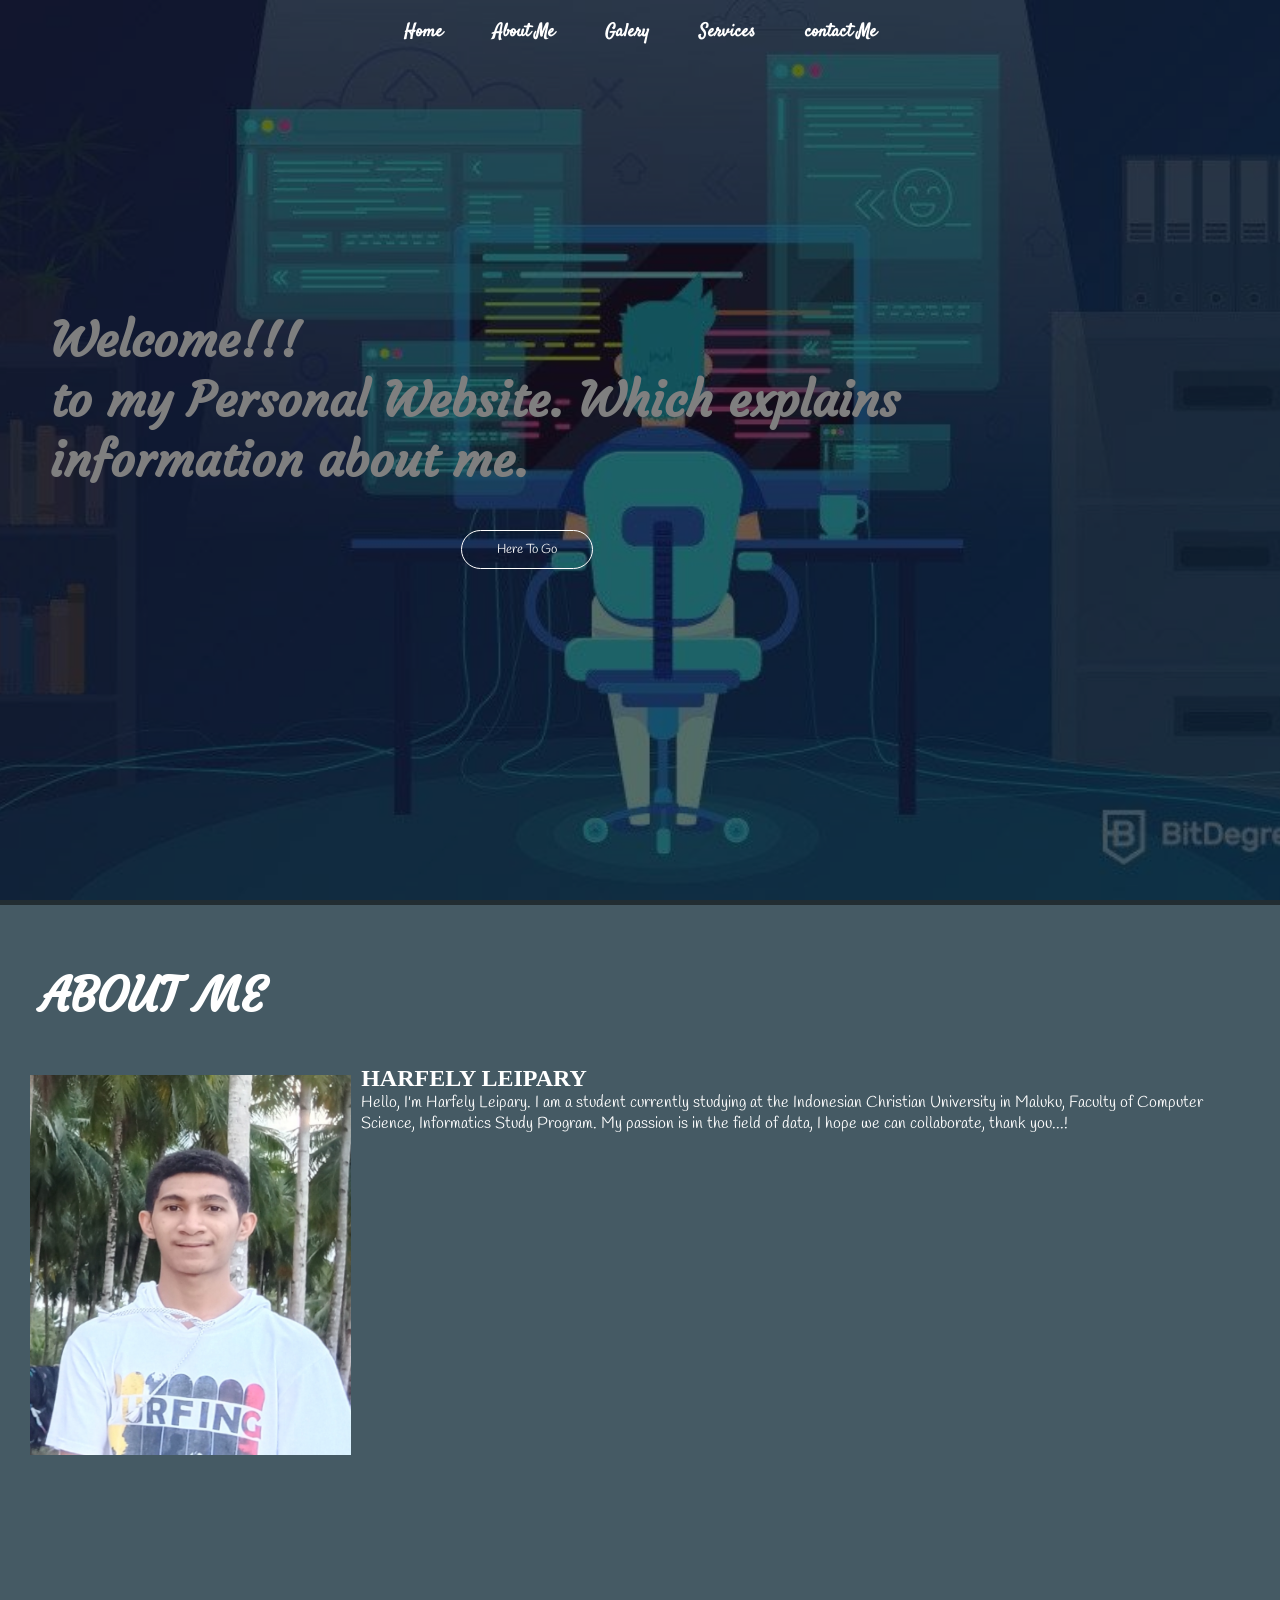
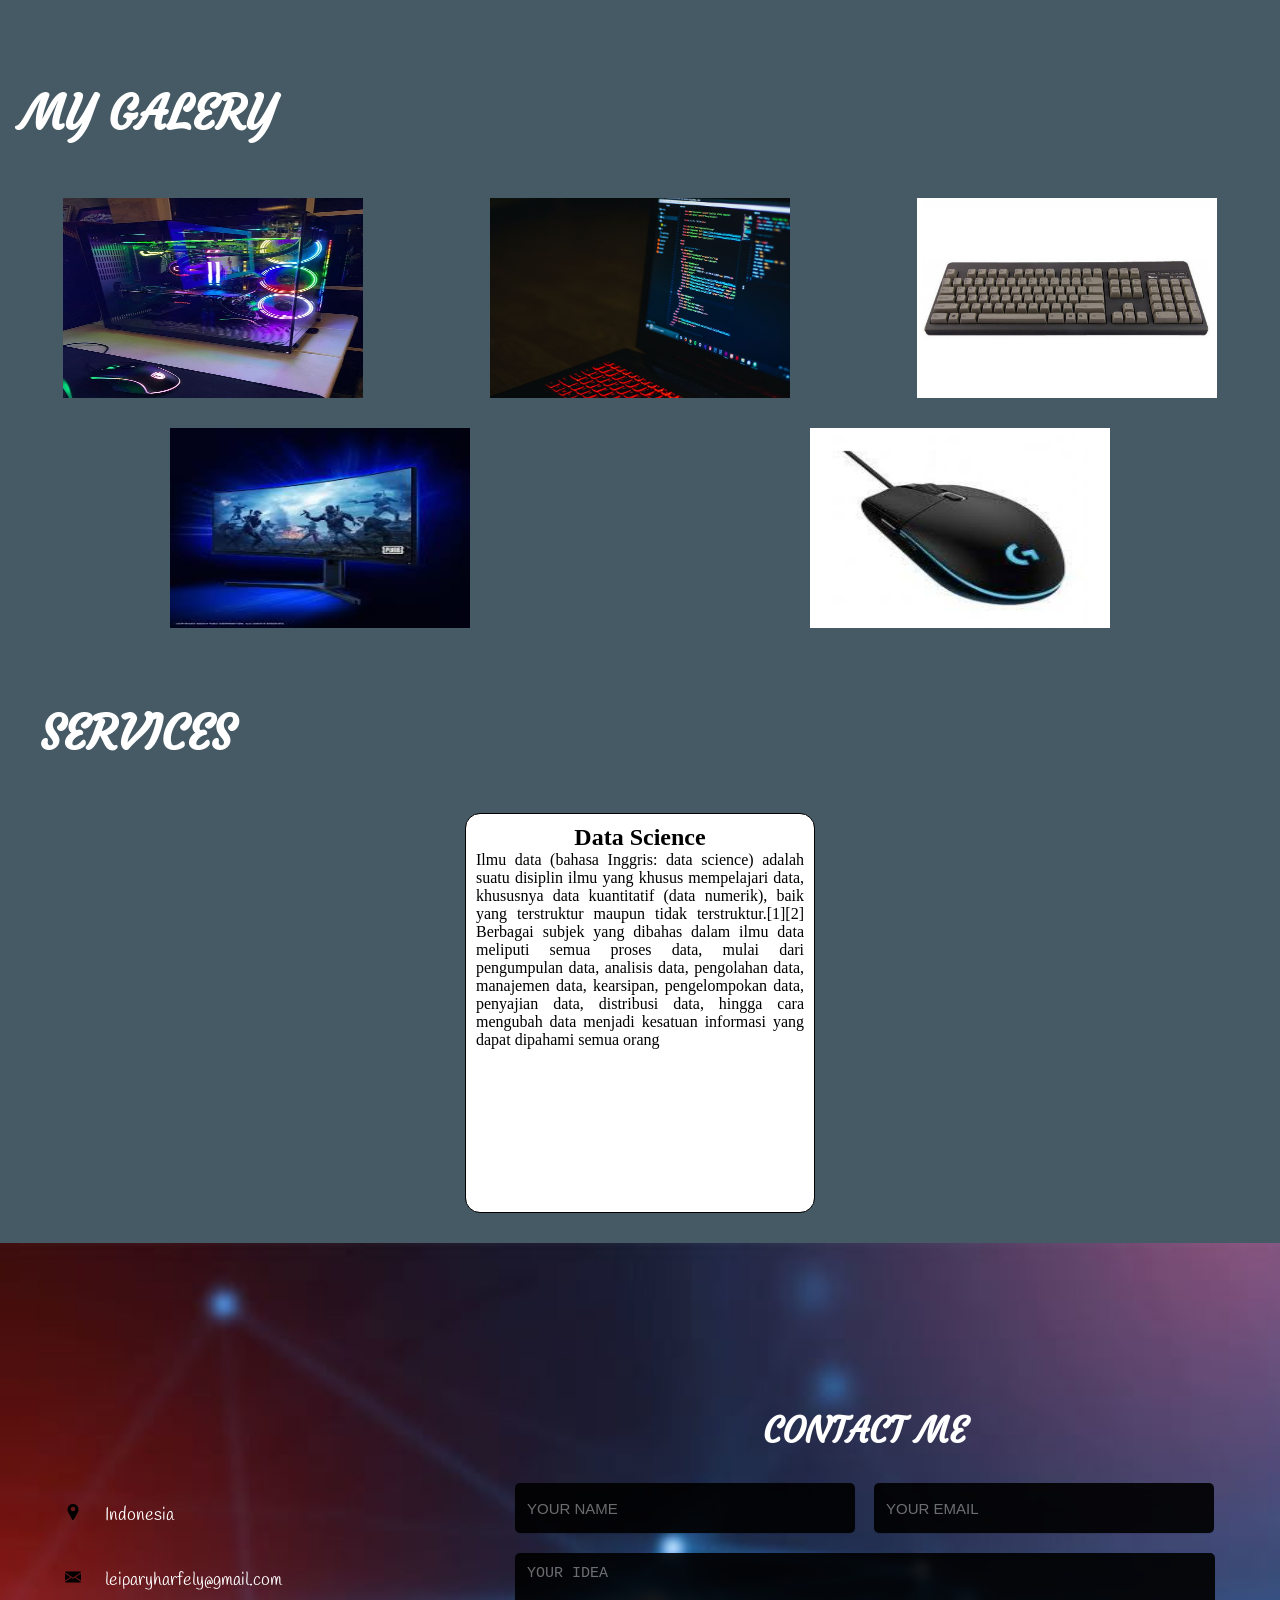
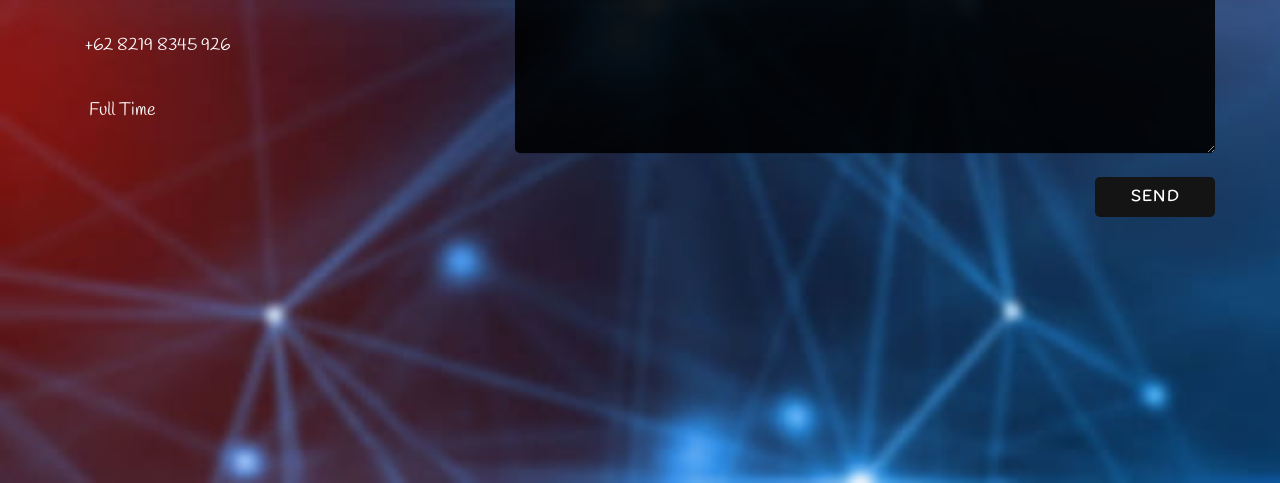
==== index.html @ 019bc130 "update file" ====
<!DOCTYPE html>
<html lang="en" dir="ltr">
<head>
    <meta charset="UTF-8">
    <meta http-equiv="X-UA-Compatible" content="IE=edge">
    <meta name="viewport" content="width=device-width, initial-scale=1.0">
    <link href="https://fonts.googleapis.com/css2?family=Courgette&display=swap" rel="stylesheet">
    <link href="https://fonts.googleapis.com/css2?family=Satisfy&display=swap" rel="stylesheet">
    <link href="https://fonts.googleapis.com/css2?family=Handlee&display=swap" rel="stylesheet">
    <title> <link rel="icon" href="foto/aku.jpg" type="image/gif" sizes="16x16">HARFELY LEIPARY</title>
    <link rel="stylesheet" href="index.css">
</head>
<body>
    <nav class="navbar">
        <ul>
            <li><a href="#">Home</a></li>
            <li><a href="#about">About Me</a></li>
            <li><a href="#portofolio">Galery</a></li>
            <li><a href="#services">Services</a></li>
            <li><a href="#contak">contact Me</a></li>
        </ul>
    </nav>

    <!--Section-->
    <section id="home">
        <div class="main">
            <h1 class="headings">Welcome!!! <br> to my Personal Website. Which explains information about me.</h1>
            <a href="https://www.youtube.com/channel/UCIPDlQycm0wkziSvJGBwH-w"><BUtton class="btn">
                Here To Go
            </BUtton></a>
        </div>
    </section>

    <!-- About Me -->
    <section id="about"> 
        <h1 class="headings">ABOUT ME</h1>
        <div id="pic">
            <img src="foto/a2.png" alt="">
           
            <br>
            <div class="intro">
                <h2 style="color:white;">HARFELY LEIPARY</h2>
                <p style="font-family: 'Handlee', cursive;  color:white">
                    Hello, I'm Harfely Leipary.
                    I am a student currently studying at the Indonesian Christian University in Maluku, Faculty of Computer Science, Informatics Study Program.
                    My passion is in the field of data, I hope we can collaborate, thank you...!
                </p>
            </div>
        </div>
        <br><br><br>
    </section>
    <br><br>

    <section id="portofolio">
        <br>
        <h1 class="headings">MY GALERY</h1>
        <div class="galery">
            <img src="foto/pc.jpeg" alt="">
            <img src="foto/laptop.jpg" alt="">
            <img src="foto/keyboard.jpg" alt="">
            <img src="foto/monitor.jpeg" alt="">
            <img src="foto/mouse.jpeg" alt="">
        </div>
    </section>

    <section id="services">
        <h1 class="headings">SERVICES</h1>
        <div class="row">
                <div class="box">
                    <h1 class="headigs">Data Science</h1>
                    <p >Ilmu data (bahasa Inggris: data science) adalah suatu disiplin ilmu yang khusus mempelajari data, khususnya data kuantitatif (data numerik), baik yang terstruktur maupun tidak terstruktur.[1][2] Berbagai subjek yang dibahas dalam ilmu data meliputi semua proses data, mulai dari pengumpulan data, analisis data, pengolahan data, manajemen data, kearsipan, pengelompokan data, penyajian data, distribusi data, hingga cara mengubah data menjadi kesatuan informasi yang dapat dipahami semua orang</p>
                </div>
            </div>    
    </section>         
    <!-- Sesion start -->
    <div class="contact-section" id="contak">
        <div class="contact-info">
            <div> <img src="foto/pin.png" alt="" height="16px" widht="16px"  color="white"></i> Indonesia </div>
            <div> <img src="foto/email.png" alt="" height="16px" widht="16px" color="white"> leiparyharfely@gmail.com</div>
            <div><img src="foto/call.png" alt="" height="16px" widht="16px" color="white">+62 8219 8345 926</div>
            <div><img src="foto/time-left.png" alt="" height="16px" widht="16px" color="white"> Full Time</div>
            
        </div>
        <div class="contact-form">
            <h2>COntact Me</h2>
            <form action="" class="contact" method="POST">
                <input type="text" name="username" class="text-box" placeholder="Your Name" required>
                <input type="email" name="email" class="text-box" placeholder="Your Email" required>
                <textarea name="idea" id="" cols="30" rows="5" placeholder="Your idea" required></textarea>
                <input type="submit" name="submit" class="send-btn" value="send"><a href="#home"></a></input>
            </form>
        </div>
    </div>

 
</body>
</html>
---- index.css ----
*{
    margin: 0;
    padding: 0;
    box-sizing: border-box;
  }
  body{
    min-height: 100vh;
    background-color: #455a64;
  }
  
  /*Navbar*/
  .navbar{
    display: flex;
    justify-content: center;
    align-items: center;
    background-color: rgba(0, 0, 0, 0.5);  
    position: sticky;
    top: 0;
  }
  .navbar ul{
    display: flex;
    list-style: none;
    margin: 20px 0px;
  }
  .navbar ul li{
    font-family: 'Satisfy', cursive;
    color: white;
    font-size: 1.1rem;
    font-weight: bold;
  }
  .navbar ul li a{
    text-decoration: none;
    color: white;
    padding: 8px 25px;
    transition: all .5s ease;
  }
  .navbar ul li a:hover{
    background-color: white;
    color: black;
    box-shadow: 0 0 10px white;
    border-radius: 5px;
  }
  
  /*SECTION*/
  #home{
    display: flex;
    flex-direction: column;
    background-color: rgba(0, 0, 0, 0.5) ;
    height: 840px;
    justify-content: center;
    align-items: center;
    color: white;
  }
  #home::before{
    content: "";
    position: absolute;
    top: 0;
    right: 0;
    background: url('foto/developer.jpg') no-repeat center center/cover;
    height: 900px;
    width: 100%;
    z-index: -1;
    opacity: .8;
  }
  
  .main{
    display: flex;
    flex-direction: column;
    /* border: 1px solid white; */
    align-items: center;
    margin-left: 30px;
    position: absolute;
    top: 30%;
    right: 20%;
  }
  .headings{
    font-family: 'Courgette', cursive;
    color: white;
    font-size: 3rem;
    position: center;
    text-align: left;
    margin: 40px 20px;
    z-index: -1;
  }
  .btn{
    padding: 10px 35px;
    background-color: transparent;
    border: 1px solid white;
    color : white;
    outline: none;
    transition: .6s ease;
    border-radius : 20px;
    font-family: 'Handlee', cursive;
  }
  .btn:hover{
    cursor: pointer;
    background-color: white;
    color: black;
    box-shadow: 0 0 5px white, 0 0 10px white, 0 0 15px white;
    font-weight: bold;
    border-radius : 5px;
  }
  
  /* aBOUT sECTION */
  #about{
    display: flex;
    flex-direction: column;
    box-sizing: border-box;
    padding: 20px;
    margin-bottom: 50px;
  }
  #pic{
    display: flex;
  }
  #pic img{
    width: 575px;
    height: 400px;
    padding: 10px;
  }
  #intro{
    display: flex;
    flex-direction: column;
    text-align: justify;
  }
  #intro h2{
    font-size: 2rem;
    margin-bottom: 20px;
    color: white;
  }
  
  
  /* UNtuk Portofolio */
  #portfolio {
    display: flex;
    flex-direction: column;
    background-color: rgba(0,0,0,0.9);
    color: white;
    align-items: center;
    padding: 20px;
  }
  .galery{
    display: flex;
    flex-wrap: wrap;
    justify-content: space-around;
    box-sizing: border-box;
  }
  .galery img{
    width: 300px;
    height: 200px;
    margin: 15px;
  }
  
  /* UNtuk Services */
  #services{
    display:flex ;
    flex-direction:column ;
    padding: 20px;
  }
  .row{
    display: flex;
    justify-content: space-around;
    flex-wrap: wrap;
    box-sizing: border-box;
  }
  .box{
    display: flex;
    flex-direction: column;
    width: 350px;
    height: 400px;
    border: 1px solid black;
    margin: 10px;
    align-items: center;
    text-align: justify;
    padding: 10px;
    border-radius: 15px;
    background: linear-gradient(to top, rgb(55, 58, 56)50%, white 50%);
    background-size: 100% 200%;
    transition: all .8s;
  }
  .box:hover{
    background-position: left bottom;
    color: white;
    border: none;
    box-shadow: 0 0 20px rgb(101, 121, 112);
  }
  .box .p{
    font-family: 'Handlee' cursive;
  }
  
  /* Contac Section */
  .contact-section{
    background: url('foto/maju.jpg') no-repeat;
    background-size: cover;
    width: 100%;
    height: 840px;
    display: flex;
    justify-content: center;
    align-items: center;
  }
  .contact-info{
    color: white;
    max-width: 500px;
    line-height: 65px;
    padding-left: 50px;
    font-size: 18px;
    margin-top: -100px;
  }
  .contact-info img{
    margin-right: 20px;
    font-size: 25px;
  }
  .contact-form{
    max-width: 700px;
    margin-right: 50px;
    margin-top: -100px;
  }
  .contact-info, .contact-form{
    flex: 1;
  }
  .contact-form h2{
    font-family: 'Courgette', cursive;
    color: white;
    text-align: center;
    font-size: 35px;
    text-transform: uppercase;
    margin-bottom: 30px;
  }
  .contact-form .text-box{
    background: #000;
    color: white;
    border: none;
    width: calc(50% - 10px);
    height: 50px;
    padding: 12px;
    font-size: 15px;
    border-radius: 5px;
    box-shadow: 0 1px 1px rgba(0, 0, 0, 0.1);
    margin-bottom: 20px;
    opacity: 0.9;
    z-index: 1;
    text-transform: uppercase;
  }
  .contact-form .text-box:first-child{
    margin-right: 15px;
  }
  .contact-form textarea{
    background: #000;
    color: white;
    border: none;
    width: 100%;
    padding: 12px;
    font-size: 15px;
    min-height: 200px;
    max-height: 400px;
    resize: vertical;
    border-radius: 5px;
    box-shadow: 0 1px 1px rgba(0, 0, 0, 0.1);
    margin-bottom: 20px;
    opacity: 0.9;
    z-index: 1;
    text-transform: uppercase;
  }
  .contact-form .send-btn{
    float: right;
    background: rgb(20, 20, 20);
    color: #ffff;
    border: none;
    width: 120px;
    height: 40px;
    font-size: 15px;
    font-weight: 600;
    text-transform: uppercase;
    letter-spacing: 2px;
    border-radius: 5px;
    cursor: pointer;
    transition: 0.3S;
    transition-property: background;
  }
  .contact-form .send-btn:hover{
    background: rgb(55, 58, 56);
  }
  
  /* KOnsultasi.php */
  #konsultasi.konsul{
    background-image: url("foto/developer.jpg");
    background-size: cover;
    width: 100%;
    height: 840px;
    display: flex;
    justify-content: center;
    align-items: center;
  }
  #konsultasi h3{
    font-size: 70px;
    margin-bottom: 40px;
    color: #ffff;
  }
  .contact-info{
    font-family: 'Handlee', cursive; 
  }
  .contact .send-btn{
    font-family: 'Handlee', cursive;
  }
  .send-btn{
    font-family: 'Handlee', cursive;
  }
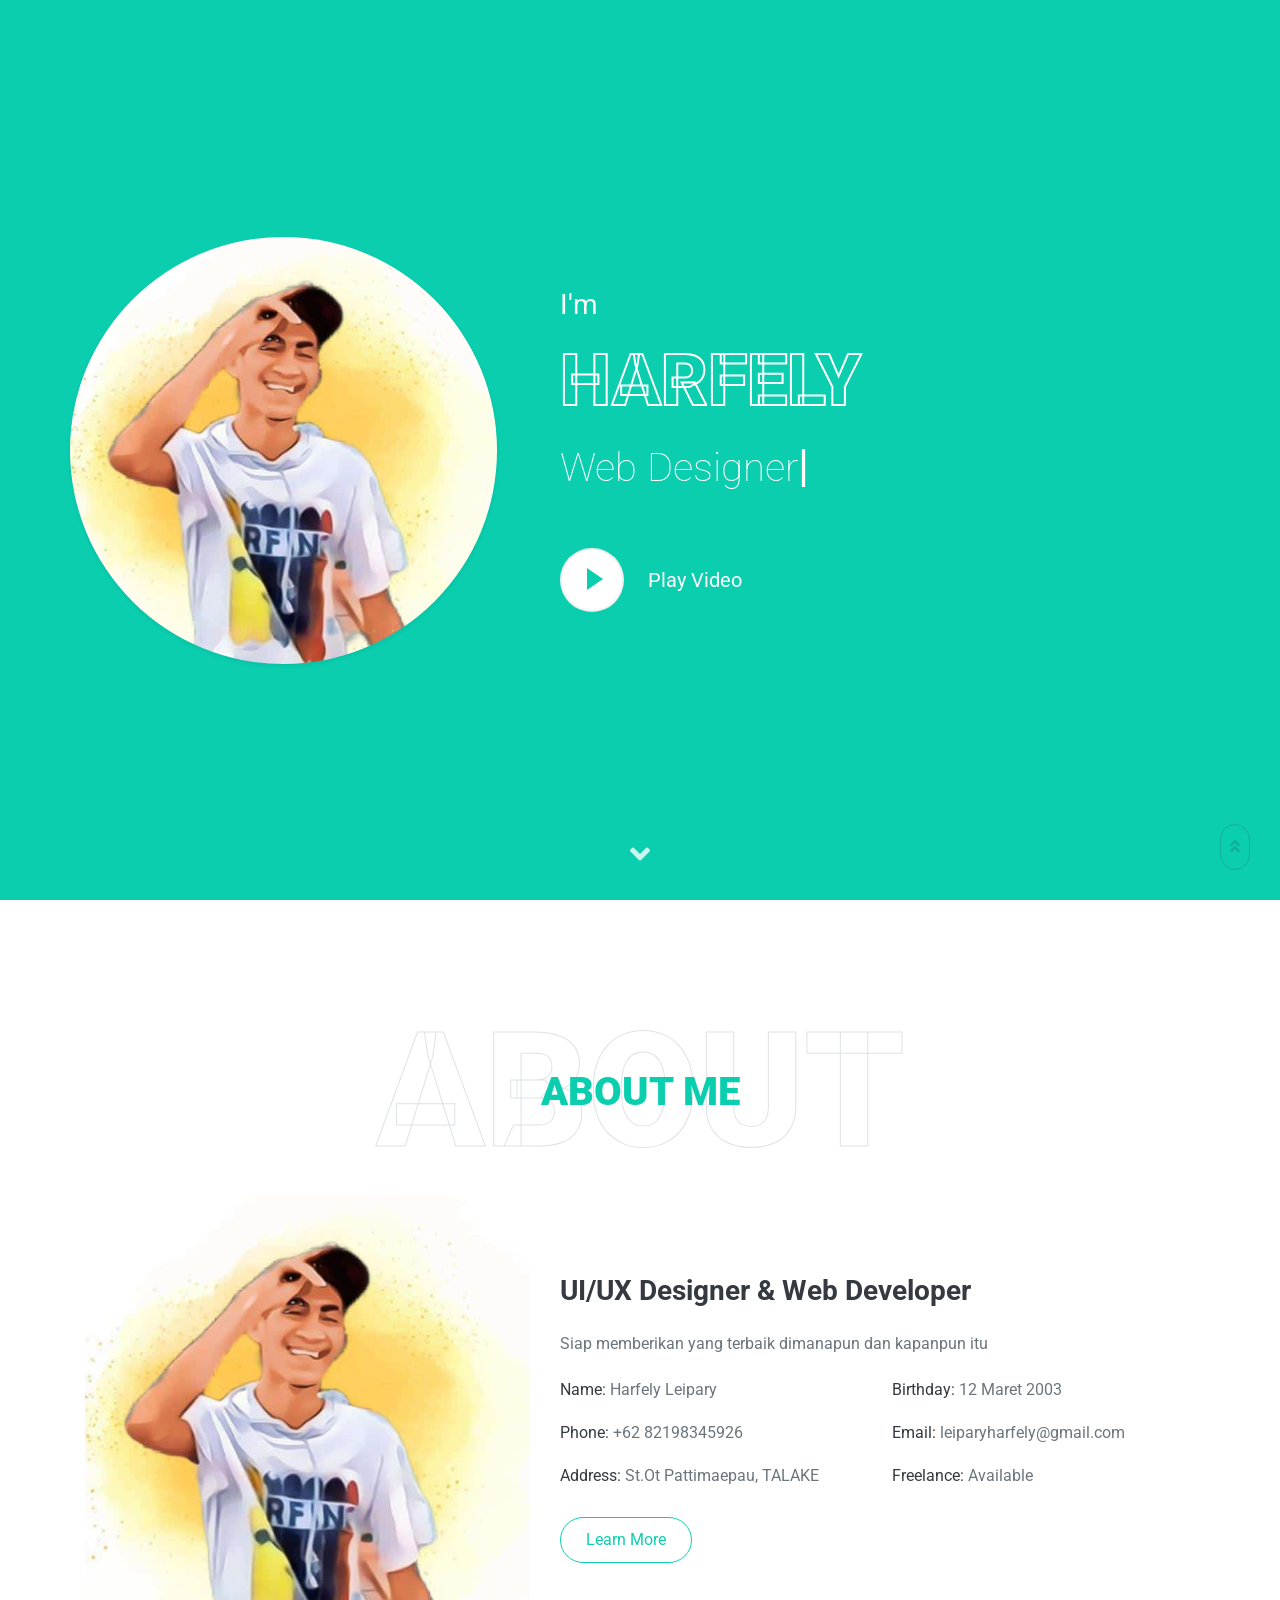
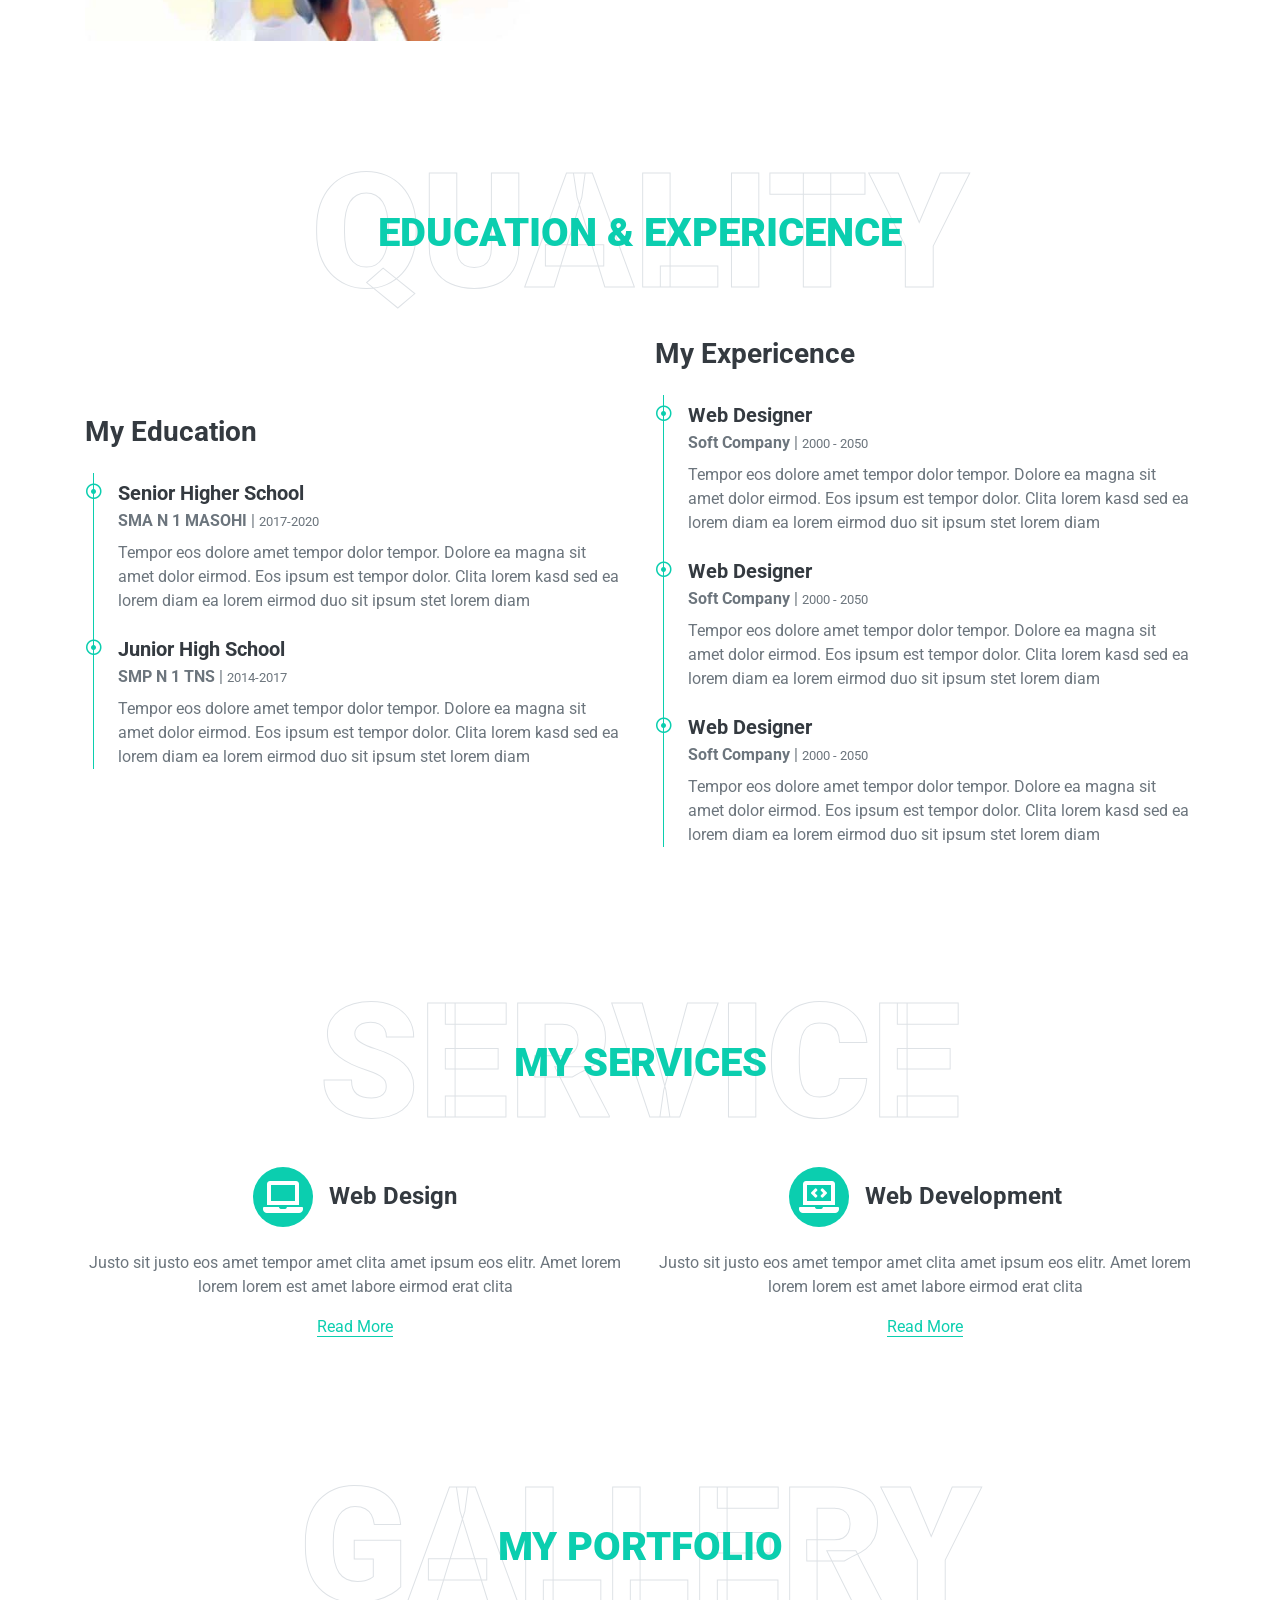
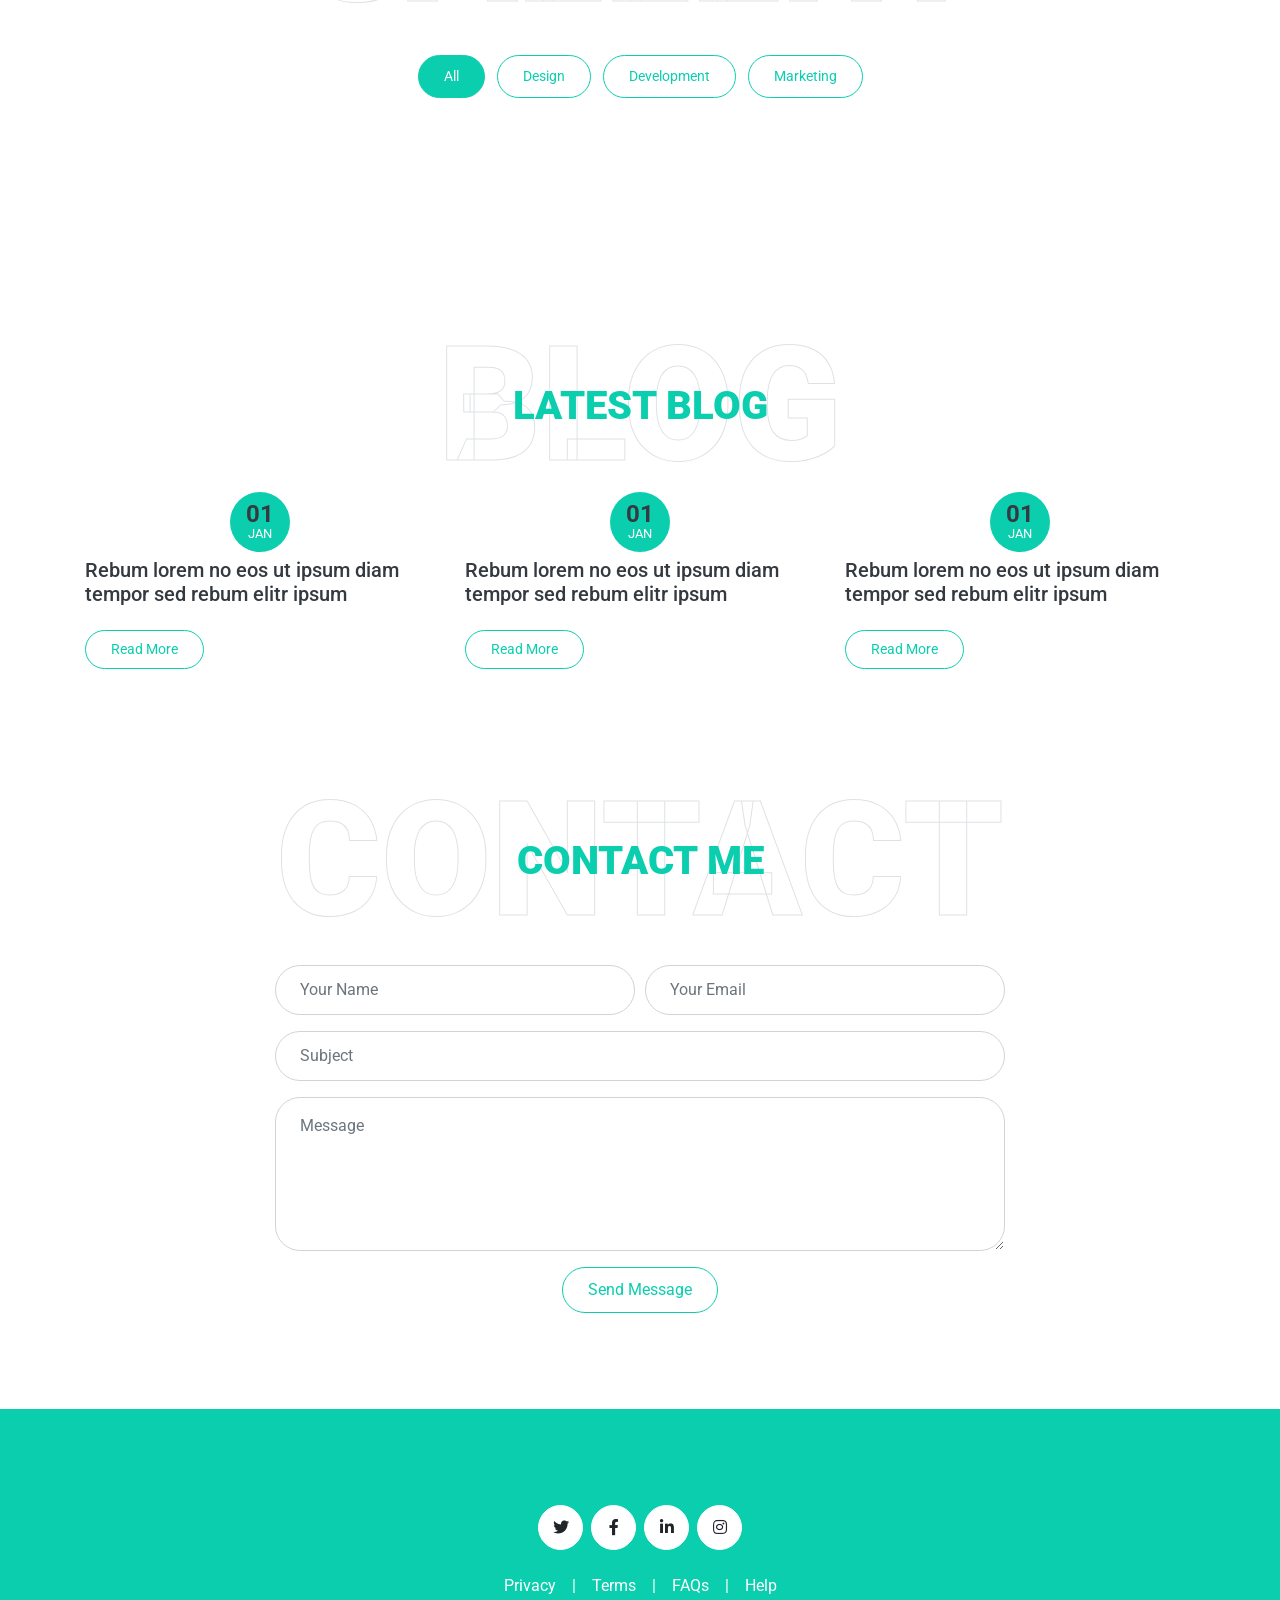
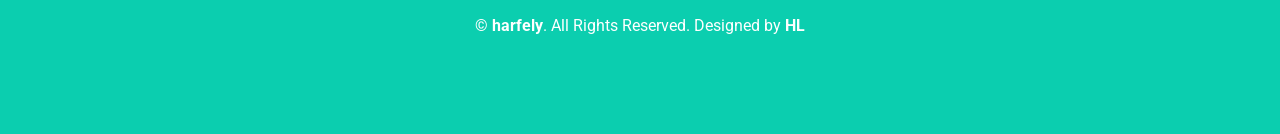
==== commit dd0aa87e: "update repo" ====
--- a/index.html
+++ b/index.html
@@ -1,99 +1,480 @@
-
-
 <!DOCTYPE html>
-<html lang="en" dir="ltr">
+<html lang="en">
+
 <head>
-    <meta charset="UTF-8">
-    <meta http-equiv="X-UA-Compatible" content="IE=edge">
-    <meta name="viewport" content="width=device-width, initial-scale=1.0">
-    <link href="https://fonts.googleapis.com/css2?family=Courgette&display=swap" rel="stylesheet">
-    <link href="https://fonts.googleapis.com/css2?family=Satisfy&display=swap" rel="stylesheet">
-    <link href="https://fonts.googleapis.com/css2?family=Handlee&display=swap" rel="stylesheet">
-    <title> <link rel="icon" href="foto/aku.jpg" type="image/gif" sizes="16x16">HARFELY LEIPARY</title>
-    <link rel="stylesheet" href="index.css">
+    <meta charset="utf-8">
+    <title>H_12</title>
+    <meta content="width=device-width, initial-scale=1.0" name="viewport">
+    <meta content="Free HTML Templates" name="keywords">
+    <meta content="Free HTML Templates" name="description">
+
+    <!-- Favicon -->
+    <link href="img/favicon.ico" rel="icon">
+
+    <!-- Google Web Fonts -->
+    <link rel="preconnect" href="https://fonts.gstatic.com">
+    <link href="https://fonts.googleapis.com/css2?family=Roboto:wght@300;400;500;700;900&display=swap" rel="stylesheet"> 
+
+    <!-- Font Awesome -->
+    <link href="https://cdnjs.cloudflare.com/ajax/libs/font-awesome/5.10.0/css/all.min.css" rel="stylesheet">
+
+    <!-- Libraries Stylesheet -->
+    <link href="lib/owlcarousel/assets/owl.carousel.min.css" rel="stylesheet">
+    <link href="lib/lightbox/css/lightbox.min.css" rel="stylesheet">
+
+    <!-- Customized Bootstrap Stylesheet -->
+    <link href="css/style.css" rel="stylesheet">
 </head>
-<body>
-    <nav class="navbar">
-        <ul>
-            <li><a href="#">Home</a></li>
-            <li><a href="#about">About Me</a></li>
-            <li><a href="#portofolio">Galery</a></li>
-            <li><a href="#services">Services</a></li>
-            <li><a href="#contak">contact Me</a></li>
-        </ul>
+
+<body data-spy="scroll" data-target=".navbar" data-offset="51">
+    <!-- Navbar Start -->
+    <nav class="navbar fixed-top shadow-sm navbar-expand-lg bg-light navbar-light py-3 py-lg-0 px-lg-5">
+        <a href="index.html" class="navbar-brand ml-lg-3">
+            <h1 class="m-0 display-5"><span class="text-primary">H</span>12</h1>
+        </a>
+        <button type="button" class="navbar-toggler" data-toggle="collapse" data-target="#navbarCollapse">
+            <span class="navbar-toggler-icon"></span>
+        </button>
+        <div class="collapse navbar-collapse px-lg-3" id="navbarCollapse">
+            <div class="navbar-nav m-auto py-0">
+                <a href="#home" class="nav-item nav-link active">Home</a>
+                <a href="#about" class="nav-item nav-link">About</a>
+                <a href="#qualification" class="nav-item nav-link">Quality</a>
+                <a href="#service" class="nav-item nav-link">Service</a>
+                <a href="#portfolio" class="nav-item nav-link">Portfolio</a>
+                <a href="#blog" class="nav-item nav-link">Blog</a>
+                <a href="#contact" class="nav-item nav-link">Contact</a>
+            </div>
+            <a href="" class="btn btn-outline-primary d-none d-lg-block">Hire Me</a>
+        </div>
     </nav>
-
-    <!--Section-->
-    <section id="home">
-        <div class="main">
-            <h1 class="headings">Welcome!!! <br> to my Personal Website. Which explains information about me.</h1>
-            <a href="https://www.youtube.com/channel/UCIPDlQycm0wkziSvJGBwH-w"><BUtton class="btn">
-                Here To Go
-            </BUtton></a>
-        </div>
-    </section>
-
-    <!-- About Me -->
-    <section id="about"> 
-        <h1 class="headings">ABOUT ME</h1>
-        <div id="pic">
-            <img src="foto/a2.png" alt="">
-           
-            <br>
-            <div class="intro">
-                <h2 style="color:white;">HARFELY LEIPARY</h2>
-                <p style="font-family: 'Handlee', cursive;  color:white">
-                    Hello, I'm Harfely Leipary.
-                    I am a student currently studying at the Indonesian Christian University in Maluku, Faculty of Computer Science, Informatics Study Program.
-                    My passion is in the field of data, I hope we can collaborate, thank you...!
-                </p>
-            </div>
-        </div>
-        <br><br><br>
-    </section>
-    <br><br>
-
-    <section id="portofolio">
-        <br>
-        <h1 class="headings">MY GALERY</h1>
-        <div class="galery">
-            <img src="foto/pc.jpeg" alt="">
-            <img src="foto/laptop.jpg" alt="">
-            <img src="foto/keyboard.jpg" alt="">
-            <img src="foto/monitor.jpeg" alt="">
-            <img src="foto/mouse.jpeg" alt="">
-        </div>
-    </section>
-
-    <section id="services">
-        <h1 class="headings">SERVICES</h1>
-        <div class="row">
-                <div class="box">
-                    <h1 class="headigs">Data Science</h1>
-                    <p >Ilmu data (bahasa Inggris: data science) adalah suatu disiplin ilmu yang khusus mempelajari data, khususnya data kuantitatif (data numerik), baik yang terstruktur maupun tidak terstruktur.[1][2] Berbagai subjek yang dibahas dalam ilmu data meliputi semua proses data, mulai dari pengumpulan data, analisis data, pengolahan data, manajemen data, kearsipan, pengelompokan data, penyajian data, distribusi data, hingga cara mengubah data menjadi kesatuan informasi yang dapat dipahami semua orang</p>
-                </div>
-            </div>    
-    </section>         
-    <!-- Sesion start -->
-    <div class="contact-section" id="contak">
-        <div class="contact-info">
-            <div> <img src="foto/pin.png" alt="" height="16px" widht="16px"  color="white"></i> Indonesia </div>
-            <div> <img src="foto/email.png" alt="" height="16px" widht="16px" color="white"> leiparyharfely@gmail.com</div>
-            <div><img src="foto/call.png" alt="" height="16px" widht="16px" color="white">+62 8219 8345 926</div>
-            <div><img src="foto/time-left.png" alt="" height="16px" widht="16px" color="white"> Full Time</div>
-            
-        </div>
-        <div class="contact-form">
-            <h2>COntact Me</h2>
-            <form action="" class="contact" method="POST">
-                <input type="text" name="username" class="text-box" placeholder="Your Name" required>
-                <input type="email" name="email" class="text-box" placeholder="Your Email" required>
-                <textarea name="idea" id="" cols="30" rows="5" placeholder="Your idea" required></textarea>
-                <input type="submit" name="submit" class="send-btn" value="send"><a href="#home"></a></input>
-            </form>
-        </div>
-    </div>
-
- 
+    <!-- Navbar End -->
+
+
+    <!-- Video Modal Start -->
+    <div class="modal fade" id="videoModal" tabindex="-1" role="dialog" aria-labelledby="exampleModalLabel" aria-hidden="true">
+        <div class="modal-dialog" role="document">
+            <div class="modal-content">
+                <div class="modal-body">
+                    <button type="button" class="close" data-dismiss="modal" aria-label="Close">
+                        <span aria-hidden="true">&times;</span>
+                    </button>        
+                    <!-- 16:9 aspect ratio -->
+                    <div class="embed-responsive embed-responsive-16by9">
+                        <iframe class="embed-responsive-item" src="" id="video"  allowscriptaccess="always" allow="autoplay"></iframe>
+                    </div>
+                </div>
+            </div>
+        </div>
+    </div>
+    <!-- Video Modal End -->
+
+
+    <!-- Header Start -->
+    <div class="container-fluid bg-primary d-flex align-items-center mb-5 py-5" id="home" style="min-height: 100vh;">
+        <div class="container">
+            <div class="row align-items-center">
+                <div class="col-lg-5 px-5 pl-lg-0 pb-5 pb-lg-0">
+                    <img class="img-fluid w-100 rounded-circle shadow-sm" src="img/profile1.jpeg" alt="">
+                </div>
+                <div class="col-lg-7 text-center text-lg-left">
+                    <h3 class="text-white font-weight-normal mb-3">I'm</h3>
+                    <h1 class="display-3 text-uppercase text-primary mb-2" style="-webkit-text-stroke: 2px #ffffff;">HARFELY</h1>
+                    <h1 class="typed-text-output d-inline font-weight-lighter text-white"></h1>
+                    <div class="typed-text d-none">Web Designer, Web Developer</div>
+                    <div class="d-flex align-items-center justify-content-center justify-content-lg-start pt-5">
+                        <button type="button" class="btn-play" data-toggle="modal"
+                            data-src="https://www.youtube.com/embed/rv_T0OvMMV4" data-target="#videoModal">
+                            <span></span>
+                        </button>
+                        <h5 class="font-weight-normal text-white m-0 ml-4 d-none d-sm-block">Play Video</h5>
+                    </div>
+                </div>
+            </div>
+        </div>
+    </div>
+    <!-- Header End -->
+
+
+    <!-- About Start -->
+    <div class="container-fluid py-5" id="about">
+        <div class="container">
+            <div class="position-relative d-flex align-items-center justify-content-center">
+                <h1 class="display-1 text-uppercase text-white" style="-webkit-text-stroke: 1px #dee2e6;">About</h1>
+                <h1 class="position-absolute text-uppercase text-primary">About Me</h1>
+            </div>
+            <div class="row align-items-center">
+                <div class="col-lg-5 pb-4 pb-lg-0">
+                    <img class="img-fluid rounded w-100" src="img/profile1.jpeg" alt="">
+                </div>
+                <div class="col-lg-7">
+                    <h3 class="mb-4">UI/UX Designer & Web Developer</h3>
+                    <p>Siap memberikan yang terbaik dimanapun dan kapanpun itu</p>
+                    <div class="row mb-3">
+                        <div class="col-sm-6 py-2"><h6>Name: <span class="text-secondary">Harfely Leipary</span></h6></div>
+                        <div class="col-sm-6 py-2"><h6>Birthday: <span class="text-secondary">12 Maret 2003</span></h6></div>
+                        <div class="col-sm-6 py-2"><h6>Phone: <span class="text-secondary">+62 82198345926</span></h6></div>
+                        <div class="col-sm-6 py-2"><h6>Email: <span class="text-secondary">leiparyharfely@gmail.com</span></h6></div>
+                        <div class="col-sm-6 py-2"><h6>Address: <span class="text-secondary">St.Ot Pattimaepau, TALAKE</span></h6></div>
+                        <div class="col-sm-6 py-2"><h6>Freelance: <span class="text-secondary">Available</span></h6></div>
+                    </div>
+                    <a href="" class="btn btn-outline-primary">Learn More</a>
+                </div>
+            </div>
+        </div>
+    </div>
+    <!-- About End -->
+
+
+    <!-- Qualification Start -->
+    <div class="container-fluid py-5" id="qualification">
+        <div class="container">
+            <div class="position-relative d-flex align-items-center justify-content-center">
+                <h1 class="display-1 text-uppercase text-white" style="-webkit-text-stroke: 1px #dee2e6;">Quality</h1>
+                <h1 class="position-absolute text-uppercase text-primary">Education & Expericence</h1>
+            </div>
+            <div class="row align-items-center">
+                <div class="col-lg-6">
+                    <h3 class="mb-4">My Education</h3>
+                    <div class="border-left border-primary pt-2 pl-4 ml-2">
+                        <div class="position-relative mb-4">
+                            <i class="far fa-dot-circle text-primary position-absolute" style="top: 2px; left: -32px;"></i>
+                            <h5 class="font-weight-bold mb-1">Senior Higher School</h5>
+                            <p class="mb-2"><strong>SMA N  1 MASOHI</strong> | <small>2017-2020</small></p>
+                            <p>Tempor eos dolore amet tempor dolor tempor. Dolore ea magna sit amet dolor eirmod. Eos ipsum est tempor dolor. Clita lorem kasd sed ea lorem diam ea lorem eirmod duo sit ipsum stet lorem diam</p>
+                        </div>
+                        <div class="position-relative mb-4">
+                            <i class="far fa-dot-circle text-primary position-absolute" style="top: 2px; left: -32px;"></i>
+                            <h5 class="font-weight-bold mb-1">Junior High School</h5>
+                            <p class="mb-2"><strong>SMP N 1 TNS</strong> | <small>2014-2017</small></p>
+                            <p>Tempor eos dolore amet tempor dolor tempor. Dolore ea magna sit amet dolor eirmod. Eos ipsum est tempor dolor. Clita lorem kasd sed ea lorem diam ea lorem eirmod duo sit ipsum stet lorem diam</p>
+                        </div>
+                    </div>
+                </div>
+                <div class="col-lg-6">
+                    <h3 class="mb-4">My Expericence</h3>
+                    <div class="border-left border-primary pt-2 pl-4 ml-2">
+                        <div class="position-relative mb-4">
+                            <i class="far fa-dot-circle text-primary position-absolute" style="top: 2px; left: -32px;"></i>
+                            <h5 class="font-weight-bold mb-1">Web Designer</h5>
+                            <p class="mb-2"><strong>Soft Company</strong> | <small>2000 - 2050</small></p>
+                            <p>Tempor eos dolore amet tempor dolor tempor. Dolore ea magna sit amet dolor eirmod. Eos ipsum est tempor dolor. Clita lorem kasd sed ea lorem diam ea lorem eirmod duo sit ipsum stet lorem diam</p>
+                        </div>
+                        <div class="position-relative mb-4">
+                            <i class="far fa-dot-circle text-primary position-absolute" style="top: 2px; left: -32px;"></i>
+                            <h5 class="font-weight-bold mb-1">Web Designer</h5>
+                            <p class="mb-2"><strong>Soft Company</strong> | <small>2000 - 2050</small></p>
+                            <p>Tempor eos dolore amet tempor dolor tempor. Dolore ea magna sit amet dolor eirmod. Eos ipsum est tempor dolor. Clita lorem kasd sed ea lorem diam ea lorem eirmod duo sit ipsum stet lorem diam</p>
+                        </div>
+                        <div class="position-relative mb-4">
+                            <i class="far fa-dot-circle text-primary position-absolute" style="top: 2px; left: -32px;"></i>
+                            <h5 class="font-weight-bold mb-1">Web Designer</h5>
+                            <p class="mb-2"><strong>Soft Company</strong> | <small>2000 - 2050</small></p>
+                            <p>Tempor eos dolore amet tempor dolor tempor. Dolore ea magna sit amet dolor eirmod. Eos ipsum est tempor dolor. Clita lorem kasd sed ea lorem diam ea lorem eirmod duo sit ipsum stet lorem diam</p>
+                        </div>
+                    </div>
+                </div>
+            </div>
+        </div>
+    </div>
+    <!-- Qualification End -->
+
+
+    <!-- Services Start -->
+    <div class="container-fluid pt-5" id="service">
+        <div class="container">
+            <div class="position-relative d-flex align-items-center justify-content-center">
+                <h1 class="display-1 text-uppercase text-white" style="-webkit-text-stroke: 1px #dee2e6;">Service</h1>
+                <h1 class="position-absolute text-uppercase text-primary">My Services</h1>
+            </div>
+            <div class="row pb-3">
+                <div class="col-lg-6 col-md-6 text-center mb-5">
+                    <div class="d-flex align-items-center justify-content-center mb-4">
+                        <i class="fa fa-2x fa-laptop service-icon bg-primary text-white mr-3"></i>
+                        <h4 class="font-weight-bold m-0">Web Design</h4>
+                    </div>
+                    <p>Justo sit justo eos amet tempor amet clita amet ipsum eos elitr. Amet lorem lorem lorem est amet labore eirmod erat clita</p>
+                    <a class="border-bottom border-primary text-decoration-none" href="">Read More</a>
+                </div>
+                <div class="col-lg-6 col-md-6 text-center mb-5">
+                    <div class="d-flex align-items-center justify-content-center mb-4">
+                        <i class="fa fa-2x fa-laptop-code service-icon bg-primary text-white mr-3"></i>
+                        <h4 class="font-weight-bold m-0">Web Development</h4>
+                    </div>
+                    <p>Justo sit justo eos amet tempor amet clita amet ipsum eos elitr. Amet lorem lorem lorem est amet labore eirmod erat clita</p>
+                    <a class="border-bottom border-primary text-decoration-none" href="">Read More</a>
+                </div>
+            </div>
+        </div>
+    </div>
+    <!-- Services End -->
+
+
+    <!-- Portfolio Start -->
+    <div class="container-fluid pt-5 pb-3" id="portfolio">
+        <div class="container">
+            <div class="position-relative d-flex align-items-center justify-content-center">
+                <h1 class="display-1 text-uppercase text-white" style="-webkit-text-stroke: 1px #dee2e6;">Gallery</h1>
+                <h1 class="position-absolute text-uppercase text-primary">My Portfolio</h1>
+            </div>
+            <div class="row">
+                <div class="col-12 text-center mb-2">
+                    <ul class="list-inline mb-4" id="portfolio-flters">
+                        <li class="btn btn-sm btn-outline-primary m-1 active"  data-filter="*">All</li>
+                        <li class="btn btn-sm btn-outline-primary m-1" data-filter=".first">Design</li>
+                        <li class="btn btn-sm btn-outline-primary m-1" data-filter=".second">Development</li>
+                        <li class="btn btn-sm btn-outline-primary m-1" data-filter=".third">Marketing</li>
+                    </ul>
+                </div>
+            </div>
+            <div class="row portfolio-container">
+                <div class="col-lg-4 col-md-6 mb-4 portfolio-item first">
+                    <div class="position-relative overflow-hidden mb-2">
+                        <img class="img-fluid rounded w-100" src="img/portfolio-1.jpg" alt="">
+                        <div class="portfolio-btn bg-primary d-flex align-items-center justify-content-center">
+                            <a href="img/portfolio-1.jpg" data-lightbox="portfolio">
+                                <i class="fa fa-plus text-white" style="font-size: 60px;"></i>
+                            </a>
+                        </div>
+                    </div>
+                </div>
+                <div class="col-lg-4 col-md-6 mb-4 portfolio-item second">
+                    <div class="position-relative overflow-hidden mb-2">
+                        <img class="img-fluid rounded w-100" src="img/portfolio-2.jpg" alt="">
+                        <div class="portfolio-btn bg-primary d-flex align-items-center justify-content-center">
+                            <a href="img/portfolio-2.jpg" data-lightbox="portfolio">
+                                <i class="fa fa-plus text-white" style="font-size: 60px;"></i>
+                            </a>
+                        </div>
+                    </div>
+                </div>
+                <div class="col-lg-4 col-md-6 mb-4 portfolio-item third">
+                    <div class="position-relative overflow-hidden mb-2">
+                        <img class="img-fluid rounded w-100" src="img/portfolio-3.jpg" alt="">
+                        <div class="portfolio-btn bg-primary d-flex align-items-center justify-content-center">
+                            <a href="img/portfolio-3.jpg" data-lightbox="portfolio">
+                                <i class="fa fa-plus text-white" style="font-size: 60px;"></i>
+                            </a>
+                        </div>
+                    </div>
+                </div>
+                <div class="col-lg-4 col-md-6 mb-4 portfolio-item first">
+                    <div class="position-relative overflow-hidden mb-2">
+                        <img class="img-fluid rounded w-100" src="img/portfolio-4.jpg" alt="">
+                        <div class="portfolio-btn bg-primary d-flex align-items-center justify-content-center">
+                            <a href="img/portfolio-4.jpg" data-lightbox="portfolio">
+                                <i class="fa fa-plus text-white" style="font-size: 60px;"></i>
+                            </a>
+                        </div>
+                    </div>
+                </div>
+                <div class="col-lg-4 col-md-6 mb-4 portfolio-item second">
+                    <div class="position-relative overflow-hidden mb-2">
+                        <img class="img-fluid rounded w-100" src="img/portfolio-5.jpg" alt="">
+                        <div class="portfolio-btn bg-primary d-flex align-items-center justify-content-center">
+                            <a href="img/portfolio-5.jpg" data-lightbox="portfolio">
+                                <i class="fa fa-plus text-white" style="font-size: 60px;"></i>
+                            </a>
+                        </div>
+                    </div>
+                </div>
+                <div class="col-lg-4 col-md-6 mb-4 portfolio-item third">
+                    <div class="position-relative overflow-hidden mb-2">
+                        <img class="img-fluid rounded w-100" src="img/portfolio-6.jpg" alt="">
+                        <div class="portfolio-btn bg-primary d-flex align-items-center justify-content-center">
+                            <a href="img/portfolio-6.jpg" data-lightbox="portfolio">
+                                <i class="fa fa-plus text-white" style="font-size: 60px;"></i>
+                            </a>
+                        </div>
+                    </div>
+                </div>
+            </div>
+        </div>
+    </div>
+    <!-- Portfolio End -->
+
+
+    <!-- Testimonial Start -->
+    <!-- <div class="container-fluid py-5" id="testimonial">
+        <div class="container">
+            <div class="position-relative d-flex align-items-center justify-content-center">
+                <h1 class="display-1 text-uppercase text-white" style="-webkit-text-stroke: 1px #dee2e6;">Review</h1>
+                <h1 class="position-absolute text-uppercase text-primary">Clients Say</h1>
+            </div>
+            <div class="row justify-content-center">
+                <div class="col-lg-8">
+                    <div class="owl-carousel testimonial-carousel">
+                        <div class="text-center">
+                            <i class="fa fa-3x fa-quote-left text-primary mb-4"></i>
+                            <h4 class="font-weight-light mb-4">Dolor eirmod diam stet kasd sed. Aliqu rebum est eos. Rebum elitr dolore et eos labore, stet justo sed est sed. Diam sed sed dolor stet accusam amet eirmod eos, labore diam clita</h4>
+                            <img class="img-fluid rounded-circle mx-auto mb-3" src="img/testimonial-1.jpg" style="width: 80px; height: 80px;">
+                            <h5 class="font-weight-bold m-0">Client Name</h5>
+                            <span>Profession</span>
+                        </div>
+                        <div class="text-center">
+                            <i class="fa fa-3x fa-quote-left text-primary mb-4"></i>
+                            <h4 class="font-weight-light mb-4">Dolor eirmod diam stet kasd sed. Aliqu rebum est eos. Rebum elitr dolore et eos labore, stet justo sed est sed. Diam sed sed dolor stet accusam amet eirmod eos, labore diam clita</h4>
+                            <img class="img-fluid rounded-circle mx-auto mb-3" src="img/testimonial-2.jpg" style="width: 80px; height: 80px;">
+                            <h5 class="font-weight-bold m-0">Client Name</h5>
+                            <span>Profession</span>
+                        </div>
+                        <div class="text-center">
+                            <i class="fa fa-3x fa-quote-left text-primary mb-4"></i>
+                            <h4 class="font-weight-light mb-4">Dolor eirmod diam stet kasd sed. Aliqu rebum est eos. Rebum elitr dolore et eos labore, stet justo sed est sed. Diam sed sed dolor stet accusam amet eirmod eos, labore diam clita</h4>
+                            <img class="img-fluid rounded-circle mx-auto mb-3" src="img/testimonial-3.jpg" style="width: 80px; height: 80px;">
+                            <h5 class="font-weight-bold m-0">Client Name</h5>
+                            <span>Profession</span>
+                        </div>
+                    </div>
+                </div>
+            </div>
+        </div>
+    </div> -->
+    <!-- Testimonial End -->
+
+
+    <!-- Blog Start -->
+    <div class="container-fluid pt-5" id="blog">
+        <div class="container">
+            <div class="position-relative d-flex align-items-center justify-content-center">
+                <h1 class="display-1 text-uppercase text-white" style="-webkit-text-stroke: 1px #dee2e6;">Blog</h1>
+                <h1 class="position-absolute text-uppercase text-primary">Latest Blog</h1>
+            </div>
+            <div class="row">
+                <div class="col-lg-4 mb-5">
+                    <div class="position-relative mb-4">
+                        <img class="img-fluid rounded w-100" src="img/blog-1.jpg" alt="">
+                        <div class="blog-date">
+                            <h4 class="font-weight-bold mb-n1">01</h4>
+                            <small class="text-white text-uppercase">Jan</small>
+                        </div>
+                    </div>
+                    <h5 class="font-weight-medium mb-4">Rebum lorem no eos ut ipsum diam tempor sed rebum elitr ipsum</h5>
+                    <a class="btn btn-sm btn-outline-primary py-2" href="">Read More</a>
+                </div>
+                <div class="col-lg-4 mb-5">
+                    <div class="position-relative mb-4">
+                        <img class="img-fluid rounded w-100" src="img/blog-2.jpg" alt="">
+                        <div class="blog-date">
+                            <h4 class="font-weight-bold mb-n1">01</h4>
+                            <small class="text-white text-uppercase">Jan</small>
+                        </div>
+                    </div>
+                    <h5 class="font-weight-medium mb-4">Rebum lorem no eos ut ipsum diam tempor sed rebum elitr ipsum</h5>
+                    <a class="btn btn-sm btn-outline-primary py-2" href="">Read More</a>
+                </div>
+                <div class="col-lg-4 mb-5">
+                    <div class="position-relative mb-4">
+                        <img class="img-fluid rounded w-100" src="img/blog-3.jpg" alt="">
+                        <div class="blog-date">
+                            <h4 class="font-weight-bold mb-n1">01</h4>
+                            <small class="text-white text-uppercase">Jan</small>
+                        </div>
+                    </div>
+                    <h5 class="font-weight-medium mb-4">Rebum lorem no eos ut ipsum diam tempor sed rebum elitr ipsum</h5>
+                    <a class="btn btn-sm btn-outline-primary py-2" href="">Read More</a>
+                </div>
+            </div>
+        </div>
+    </div>
+    <!-- Blog End -->
+
+
+    <!-- Contact Start -->
+    <div class="container-fluid py-5" id="contact">
+        <div class="container">
+            <div class="position-relative d-flex align-items-center justify-content-center">
+                <h1 class="display-1 text-uppercase text-white" style="-webkit-text-stroke: 1px #dee2e6;">Contact</h1>
+                <h1 class="position-absolute text-uppercase text-primary">Contact Me</h1>
+            </div>
+            <div class="row justify-content-center">
+                <div class="col-lg-8">
+                    <div class="contact-form text-center">
+                        <div id="success"></div>
+                        <form name="sentMessage" id="contactForm" novalidate="novalidate">
+                            <div class="form-row">
+                                <div class="control-group col-sm-6">
+                                    <input type="text" class="form-control p-4" id="name" placeholder="Your Name"
+                                        required="required" data-validation-required-message="Please enter your name" />
+                                    <p class="help-block text-danger"></p>
+                                </div>
+                                <div class="control-group col-sm-6">
+                                    <input type="email" class="form-control p-4" id="email" placeholder="Your Email"
+                                        required="required" data-validation-required-message="Please enter your email" />
+                                    <p class="help-block text-danger"></p>
+                                </div>
+                            </div>
+                            <div class="control-group">
+                                <input type="text" class="form-control p-4" id="subject" placeholder="Subject"
+                                    required="required" data-validation-required-message="Please enter a subject" />
+                                <p class="help-block text-danger"></p>
+                            </div>
+                            <div class="control-group">
+                                <textarea class="form-control py-3 px-4" rows="5" id="message" placeholder="Message"
+                                    required="required"
+                                    data-validation-required-message="Please enter your message"></textarea>
+                                <p class="help-block text-danger"></p>
+                            </div>
+                            <div>
+                                <button class="btn btn-outline-primary" type="submit" id="sendMessageButton">Send
+                                    Message</button>
+                            </div>
+                        </form>
+                    </div>
+                </div>
+            </div>
+        </div>
+    </div>
+    <!-- Contact End -->
+
+
+    <!-- Footer Start -->
+    <div class="container-fluid bg-primary text-white mt-5 py-5 px-sm-3 px-md-5">
+        <div class="container text-center py-5">
+            <div class="d-flex justify-content-center mb-4">
+                <a class="btn btn-light btn-social mr-2" href="#"><i class="fab fa-twitter"></i></a>
+                <a class="btn btn-light btn-social mr-2" href="#"><i class="fab fa-facebook-f"></i></a>
+                <a class="btn btn-light btn-social mr-2" href="#"><i class="fab fa-linkedin-in"></i></a>
+                <a class="btn btn-light btn-social" href="#"><i class="fab fa-instagram"></i></a>
+            </div>
+            <div class="d-flex justify-content-center mb-3">
+                <a class="text-white" href="#">Privacy</a>
+                <span class="px-3">|</span>
+                <a class="text-white" href="#">Terms</a>
+                <span class="px-3">|</span>
+                <a class="text-white" href="#">FAQs</a>
+                <span class="px-3">|</span>
+                <a class="text-white" href="#">Help</a>
+            </div>
+            <p class="m-0">&copy; <a class="text-white font-weight-bold" href="#">harfely</a>. All Rights Reserved. Designed by <a class="text-white font-weight-bold" href="https://github.com/harfely">HL</a>
+            </p>
+        </div>
+    </div>
+    <!-- Footer End -->
+
+    <!-- Scroll to Bottom -->
+    <i class="fa fa-2x fa-angle-down text-white scroll-to-bottom"></i>
+
+    <!-- Back to Top -->
+    <a href="#" class="btn btn-outline-dark px-0 back-to-top"><i class="fa fa-angle-double-up"></i></a>
+
+
+    <!-- JavaScript Libraries -->
+    <script src="https://code.jquery.com/jquery-3.4.1.min.js"></script>
+    <script src="https://stackpath.bootstrapcdn.com/bootstrap/4.4.1/js/bootstrap.bundle.min.js"></script>
+    <script src="lib/typed/typed.min.js"></script>
+    <script src="lib/easing/easing.min.js"></script>
+    <script src="lib/waypoints/waypoints.min.js"></script>
+    <script src="lib/owlcarousel/owl.carousel.min.js"></script>
+    <script src="lib/isotope/isotope.pkgd.min.js"></script>
+    <script src="lib/lightbox/js/lightbox.min.js"></script>
+
+    <!-- Contact Javascript File -->
+    <script src="mail/jqBootstrapValidation.min.js"></script>
+    <script src="mail/contact.js"></script>
+
+    <!-- Template Javascript -->
+    <script src="js/main.js"></script>
 </body>
-</html>
+
+</html>
--- a/css/style.css
+++ b/css/style.css
@@ -0,0 +1,9984 @@
+/******* Bootstrap Theming ********/
+/*!
+ * Bootstrap v4.5.3 (https://getbootstrap.com/)
+ * Copyright 2011-2020 The Bootstrap Authors
+ * Copyright 2011-2020 Twitter, Inc.
+ * Licensed under MIT (https://github.com/twbs/bootstrap/blob/main/LICENSE)
+ */
+:root {
+  --blue: #007bff;
+  --indigo: #6610f2;
+  --purple: #6f42c1;
+  --pink: #e83e8c;
+  --red: #dc3545;
+  --orange: #fd7e14;
+  --yellow: #ffc107;
+  --green: #28a745;
+  --teal: #20c997;
+  --cyan: #17a2b8;
+  --white: #fff;
+  --gray: #78c17d;
+  --gray-dark: #343a40;
+  --primary: #0BCEAF;
+  --secondary: #6c757d;
+  --success: #28a745;
+  --info: #17a2b8;
+  --warning: #ffc107;
+  --danger: #dc3545;
+  --light: #ffffff;
+  --dark: #343a40;
+  --breakpoint-xs: 0;
+  --breakpoint-sm: 576px;
+  --breakpoint-md: 768px;
+  --breakpoint-lg: 992px;
+  --breakpoint-xl: 1200px;
+  --font-family-sans-serif: "Roboto", sans-serif;
+  --font-family-monospace: SFMono-Regular, Menlo, Monaco, Consolas, "Liberation Mono", "Courier New", monospace;
+}
+
+*,
+*::before,
+*::after {
+  box-sizing: border-box;
+}
+
+html {
+  font-family: sans-serif;
+  line-height: 1.15;
+  -webkit-text-size-adjust: 100%;
+  -webkit-tap-highlight-color: rgba(0, 0, 0, 0);
+}
+
+article, aside, figcaption, figure, footer, header, hgroup, main, nav, section {
+  display: block;
+}
+
+body {
+  margin: 0;
+  font-family: "Roboto", sans-serif;
+  font-size: 1rem;
+  font-weight: 400;
+  line-height: 1.5;
+  color: #6c757d;
+  text-align: left;
+  background-color: #ffffff;
+}
+
+[tabindex="-1"]:focus:not(:focus-visible) {
+  outline: 0 !important;
+}
+
+hr {
+  box-sizing: content-box;
+  height: 0;
+  overflow: visible;
+}
+
+h1, h2, h3, h4, h5, h6 {
+  margin-top: 0;
+  margin-bottom: 0.5rem;
+}
+
+p {
+  margin-top: 0;
+  margin-bottom: 1rem;
+}
+
+abbr[title],
+abbr[data-original-title] {
+  text-decoration: underline;
+  text-decoration: underline dotted;
+  cursor: help;
+  border-bottom: 0;
+  text-decoration-skip-ink: none;
+}
+
+address {
+  margin-bottom: 1rem;
+  font-style: normal;
+  line-height: inherit;
+}
+
+ol,
+ul,
+dl {
+  margin-top: 0;
+  margin-bottom: 1rem;
+}
+
+ol ol,
+ul ul,
+ol ul,
+ul ol {
+  margin-bottom: 0;
+}
+
+dt {
+  font-weight: 700;
+}
+
+dd {
+  margin-bottom: .5rem;
+  margin-left: 0;
+}
+
+blockquote {
+  margin: 0 0 1rem;
+}
+
+b,
+strong {
+  font-weight: bolder;
+}
+
+small {
+  font-size: 80%;
+}
+
+sub,
+sup {
+  position: relative;
+  font-size: 75%;
+  line-height: 0;
+  vertical-align: baseline;
+}
+
+sub {
+  bottom: -.25em;
+}
+
+sup {
+  top: -.5em;
+}
+
+a {
+  color: #0BCEAF;
+  text-decoration: none;
+  background-color: transparent;
+}
+
+a:hover {
+  color: #078571;
+  text-decoration: underline;
+}
+
+a:not([href]):not([class]) {
+  color: inherit;
+  text-decoration: none;
+}
+
+a:not([href]):not([class]):hover {
+  color: inherit;
+  text-decoration: none;
+}
+
+pre,
+code,
+kbd,
+samp {
+  font-family: SFMono-Regular, Menlo, Monaco, Consolas, "Liberation Mono", "Courier New", monospace;
+  font-size: 1em;
+}
+
+pre {
+  margin-top: 0;
+  margin-bottom: 1rem;
+  overflow: auto;
+  -ms-overflow-style: scrollbar;
+}
+
+figure {
+  margin: 0 0 1rem;
+}
+
+img {
+  vertical-align: middle;
+  border-style: none;
+}
+
+svg {
+  overflow: hidden;
+  vertical-align: middle;
+}
+
+table {
+  border-collapse: collapse;
+}
+
+caption {
+  padding-top: 0.75rem;
+  padding-bottom: 0.75rem;
+  color: #6c757d;
+  text-align: left;
+  caption-side: bottom;
+}
+
+th {
+  text-align: inherit;
+  text-align: -webkit-match-parent;
+}
+
+label {
+  display: inline-block;
+  margin-bottom: 0.5rem;
+}
+
+button {
+  border-radius: 0;
+}
+
+button:focus {
+  outline: 1px dotted;
+  outline: 5px auto -webkit-focus-ring-color;
+}
+
+input,
+button,
+select,
+optgroup,
+textarea {
+  margin: 0;
+  font-family: inherit;
+  font-size: inherit;
+  line-height: inherit;
+}
+
+button,
+input {
+  overflow: visible;
+}
+
+button,
+select {
+  text-transform: none;
+}
+
+[role="button"] {
+  cursor: pointer;
+}
+
+select {
+  word-wrap: normal;
+}
+
+button,
+[type="button"],
+[type="reset"],
+[type="submit"] {
+  -webkit-appearance: button;
+}
+
+button:not(:disabled),
+[type="button"]:not(:disabled),
+[type="reset"]:not(:disabled),
+[type="submit"]:not(:disabled) {
+  cursor: pointer;
+}
+
+button::-moz-focus-inner,
+[type="button"]::-moz-focus-inner,
+[type="reset"]::-moz-focus-inner,
+[type="submit"]::-moz-focus-inner {
+  padding: 0;
+  border-style: none;
+}
+
+input[type="radio"],
+input[type="checkbox"] {
+  box-sizing: border-box;
+  padding: 0;
+}
+
+textarea {
+  overflow: auto;
+  resize: vertical;
+}
+
+fieldset {
+  min-width: 0;
+  padding: 0;
+  margin: 0;
+  border: 0;
+}
+
+legend {
+  display: block;
+  width: 100%;
+  max-width: 100%;
+  padding: 0;
+  margin-bottom: .5rem;
+  font-size: 1.5rem;
+  line-height: inherit;
+  color: inherit;
+  white-space: normal;
+}
+
+@media (max-width: 1200px) {
+  legend {
+    font-size: calc(1.275rem + 0.3vw) ;
+  }
+}
+
+progress {
+  vertical-align: baseline;
+}
+
+[type="number"]::-webkit-inner-spin-button,
+[type="number"]::-webkit-outer-spin-button {
+  height: auto;
+}
+
+[type="search"] {
+  outline-offset: -2px;
+  -webkit-appearance: none;
+}
+
+[type="search"]::-webkit-search-decoration {
+  -webkit-appearance: none;
+}
+
+::-webkit-file-upload-button {
+  font: inherit;
+  -webkit-appearance: button;
+}
+
+output {
+  display: inline-block;
+}
+
+summary {
+  display: list-item;
+  cursor: pointer;
+}
+
+template {
+  display: none;
+}
+
+[hidden] {
+  display: none !important;
+}
+
+h1, h2, h3, h4, h5, h6,
+.h1, .h2, .h3, .h4, .h5, .h6 {
+  margin-bottom: 0.5rem;
+  font-weight: 500;
+  line-height: 1.2;
+  color: #343a40;
+}
+
+h1, .h1 {
+  font-size: 2.5rem;
+}
+
+@media (max-width: 1200px) {
+  h1, .h1 {
+    font-size: calc(1.375rem + 1.5vw) ;
+  }
+}
+
+h2, .h2 {
+  font-size: 2rem;
+}
+
+@media (max-width: 1200px) {
+  h2, .h2 {
+    font-size: calc(1.325rem + 0.9vw) ;
+  }
+}
+
+h3, .h3 {
+  font-size: 1.75rem;
+}
+
+@media (max-width: 1200px) {
+  h3, .h3 {
+    font-size: calc(1.3rem + 0.6vw) ;
+  }
+}
+
+h4, .h4 {
+  font-size: 1.5rem;
+}
+
+@media (max-width: 1200px) {
+  h4, .h4 {
+    font-size: calc(1.275rem + 0.3vw) ;
+  }
+}
+
+h5, .h5 {
+  font-size: 1.25rem;
+}
+
+h6, .h6 {
+  font-size: 1rem;
+}
+
+.lead {
+  font-size: 1.25rem;
+  font-weight: 300;
+}
+
+.display-1 {
+  font-size: 10rem;
+  font-weight: 300;
+  line-height: 1.2;
+}
+
+@media (max-width: 1200px) {
+  .display-1 {
+    font-size: calc(2.125rem + 10.5vw) ;
+  }
+}
+
+.display-2 {
+  font-size: 5.5rem;
+  font-weight: 300;
+  line-height: 1.2;
+}
+
+@media (max-width: 1200px) {
+  .display-2 {
+    font-size: calc(1.675rem + 5.1vw) ;
+  }
+}
+
+.display-3 {
+  font-size: 4.5rem;
+  font-weight: 300;
+  line-height: 1.2;
+}
+
+@media (max-width: 1200px) {
+  .display-3 {
+    font-size: calc(1.575rem + 3.9vw) ;
+  }
+}
+
+.display-4 {
+  font-size: 3.5rem;
+  font-weight: 300;
+  line-height: 1.2;
+}
+
+@media (max-width: 1200px) {
+  .display-4 {
+    font-size: calc(1.475rem + 2.7vw) ;
+  }
+}
+
+hr {
+  margin-top: 1rem;
+  margin-bottom: 1rem;
+  border: 0;
+  border-top: 1px solid rgba(0, 0, 0, 0.1);
+}
+
+small,
+.small {
+  font-size: 80%;
+  font-weight: 400;
+}
+
+mark,
+.mark {
+  padding: 0.2em;
+  background-color: #fcf8e3;
+}
+
+.list-unstyled {
+  padding-left: 0;
+  list-style: none;
+}
+
+.list-inline {
+  padding-left: 0;
+  list-style: none;
+}
+
+.list-inline-item {
+  display: inline-block;
+}
+
+.list-inline-item:not(:last-child) {
+  margin-right: 0.5rem;
+}
+
+.initialism {
+  font-size: 90%;
+  text-transform: uppercase;
+}
+
+.blockquote {
+  margin-bottom: 1rem;
+  font-size: 1.25rem;
+}
+
+.blockquote-footer {
+  display: block;
+  font-size: 80%;
+  color: #6c757d;
+}
+
+.blockquote-footer::before {
+  content: "\2014\00A0";
+}
+
+.img-fluid {
+  max-width: 100%;
+  height: auto;
+}
+
+.img-thumbnail {
+  padding: 0.25rem;
+  background-color: #ffffff;
+  border: 1px solid #dee2e6;
+  border-radius: 0.25rem;
+  max-width: 100%;
+  height: auto;
+}
+
+.figure {
+  display: inline-block;
+}
+
+.figure-img {
+  margin-bottom: 0.5rem;
+  line-height: 1;
+}
+
+.figure-caption {
+  font-size: 90%;
+  color: #6c757d;
+}
+
+code {
+  font-size: 87.5%;
+  color: #e83e8c;
+  word-wrap: break-word;
+}
+
+a > code {
+  color: inherit;
+}
+
+kbd {
+  padding: 0.2rem 0.4rem;
+  font-size: 87.5%;
+  color: #fff;
+  background-color: #212529;
+  border-radius: 0.2rem;
+}
+
+kbd kbd {
+  padding: 0;
+  font-size: 100%;
+  font-weight: 700;
+}
+
+pre {
+  display: block;
+  font-size: 87.5%;
+  color: #212529;
+}
+
+pre code {
+  font-size: inherit;
+  color: inherit;
+  word-break: normal;
+}
+
+.pre-scrollable {
+  max-height: 340px;
+  overflow-y: scroll;
+}
+
+.container,
+.container-fluid,
+.container-sm,
+.container-md,
+.container-lg,
+.container-xl {
+  width: 100%;
+  padding-right: 15px;
+  padding-left: 15px;
+  margin-right: auto;
+  margin-left: auto;
+}
+
+@media (min-width: 576px) {
+  .container, .container-sm {
+    max-width: 540px;
+  }
+}
+
+@media (min-width: 768px) {
+  .container, .container-sm, .container-md {
+    max-width: 720px;
+  }
+}
+
+@media (min-width: 992px) {
+  .container, .container-sm, .container-md, .container-lg {
+    max-width: 960px;
+  }
+}
+
+@media (min-width: 1200px) {
+  .container, .container-sm, .container-md, .container-lg, .container-xl {
+    max-width: 1140px;
+  }
+}
+
+.row {
+  display: flex;
+  flex-wrap: wrap;
+  margin-right: -15px;
+  margin-left: -15px;
+}
+
+.no-gutters {
+  margin-right: 0;
+  margin-left: 0;
+}
+
+.no-gutters > .col,
+.no-gutters > [class*="col-"] {
+  padding-right: 0;
+  padding-left: 0;
+}
+
+.col-1, .col-2, .col-3, .col-4, .col-5, .col-6, .col-7, .col-8, .col-9, .col-10, .col-11, .col-12, .col,
+.col-auto, .col-sm-1, .col-sm-2, .col-sm-3, .col-sm-4, .col-sm-5, .col-sm-6, .col-sm-7, .col-sm-8, .col-sm-9, .col-sm-10, .col-sm-11, .col-sm-12, .col-sm,
+.col-sm-auto, .col-md-1, .col-md-2, .col-md-3, .col-md-4, .col-md-5, .col-md-6, .col-md-7, .col-md-8, .col-md-9, .col-md-10, .col-md-11, .col-md-12, .col-md,
+.col-md-auto, .col-lg-1, .col-lg-2, .col-lg-3, .col-lg-4, .col-lg-5, .col-lg-6, .col-lg-7, .col-lg-8, .col-lg-9, .col-lg-10, .col-lg-11, .col-lg-12, .col-lg,
+.col-lg-auto, .col-xl-1, .col-xl-2, .col-xl-3, .col-xl-4, .col-xl-5, .col-xl-6, .col-xl-7, .col-xl-8, .col-xl-9, .col-xl-10, .col-xl-11, .col-xl-12, .col-xl,
+.col-xl-auto {
+  position: relative;
+  width: 100%;
+  padding-right: 15px;
+  padding-left: 15px;
+}
+
+.col {
+  flex-basis: 0;
+  flex-grow: 1;
+  max-width: 100%;
+}
+
+.row-cols-1 > * {
+  flex: 0 0 100%;
+  max-width: 100%;
+}
+
+.row-cols-2 > * {
+  flex: 0 0 50%;
+  max-width: 50%;
+}
+
+.row-cols-3 > * {
+  flex: 0 0 33.33333%;
+  max-width: 33.33333%;
+}
+
+.row-cols-4 > * {
+  flex: 0 0 25%;
+  max-width: 25%;
+}
+
+.row-cols-5 > * {
+  flex: 0 0 20%;
+  max-width: 20%;
+}
+
+.row-cols-6 > * {
+  flex: 0 0 16.66667%;
+  max-width: 16.66667%;
+}
+
+.col-auto {
+  flex: 0 0 auto;
+  width: auto;
+  max-width: 100%;
+}
+
+.col-1 {
+  flex: 0 0 8.33333%;
+  max-width: 8.33333%;
+}
+
+.col-2 {
+  flex: 0 0 16.66667%;
+  max-width: 16.66667%;
+}
+
+.col-3 {
+  flex: 0 0 25%;
+  max-width: 25%;
+}
+
+.col-4 {
+  flex: 0 0 33.33333%;
+  max-width: 33.33333%;
+}
+
+.col-5 {
+  flex: 0 0 41.66667%;
+  max-width: 41.66667%;
+}
+
+.col-6 {
+  flex: 0 0 50%;
+  max-width: 50%;
+}
+
+.col-7 {
+  flex: 0 0 58.33333%;
+  max-width: 58.33333%;
+}
+
+.col-8 {
+  flex: 0 0 66.66667%;
+  max-width: 66.66667%;
+}
+
+.col-9 {
+  flex: 0 0 75%;
+  max-width: 75%;
+}
+
+.col-10 {
+  flex: 0 0 83.33333%;
+  max-width: 83.33333%;
+}
+
+.col-11 {
+  flex: 0 0 91.66667%;
+  max-width: 91.66667%;
+}
+
+.col-12 {
+  flex: 0 0 100%;
+  max-width: 100%;
+}
+
+.order-first {
+  order: -1;
+}
+
+.order-last {
+  order: 13;
+}
+
+.order-0 {
+  order: 0;
+}
+
+.order-1 {
+  order: 1;
+}
+
+.order-2 {
+  order: 2;
+}
+
+.order-3 {
+  order: 3;
+}
+
+.order-4 {
+  order: 4;
+}
+
+.order-5 {
+  order: 5;
+}
+
+.order-6 {
+  order: 6;
+}
+
+.order-7 {
+  order: 7;
+}
+
+.order-8 {
+  order: 8;
+}
+
+.order-9 {
+  order: 9;
+}
+
+.order-10 {
+  order: 10;
+}
+
+.order-11 {
+  order: 11;
+}
+
+.order-12 {
+  order: 12;
+}
+
+.offset-1 {
+  margin-left: 8.33333%;
+}
+
+.offset-2 {
+  margin-left: 16.66667%;
+}
+
+.offset-3 {
+  margin-left: 25%;
+}
+
+.offset-4 {
+  margin-left: 33.33333%;
+}
+
+.offset-5 {
+  margin-left: 41.66667%;
+}
+
+.offset-6 {
+  margin-left: 50%;
+}
+
+.offset-7 {
+  margin-left: 58.33333%;
+}
+
+.offset-8 {
+  margin-left: 66.66667%;
+}
+
+.offset-9 {
+  margin-left: 75%;
+}
+
+.offset-10 {
+  margin-left: 83.33333%;
+}
+
+.offset-11 {
+  margin-left: 91.66667%;
+}
+
+@media (min-width: 576px) {
+  .col-sm {
+    flex-basis: 0;
+    flex-grow: 1;
+    max-width: 100%;
+  }
+  .row-cols-sm-1 > * {
+    flex: 0 0 100%;
+    max-width: 100%;
+  }
+  .row-cols-sm-2 > * {
+    flex: 0 0 50%;
+    max-width: 50%;
+  }
+  .row-cols-sm-3 > * {
+    flex: 0 0 33.33333%;
+    max-width: 33.33333%;
+  }
+  .row-cols-sm-4 > * {
+    flex: 0 0 25%;
+    max-width: 25%;
+  }
+  .row-cols-sm-5 > * {
+    flex: 0 0 20%;
+    max-width: 20%;
+  }
+  .row-cols-sm-6 > * {
+    flex: 0 0 16.66667%;
+    max-width: 16.66667%;
+  }
+  .col-sm-auto {
+    flex: 0 0 auto;
+    width: auto;
+    max-width: 100%;
+  }
+  .col-sm-1 {
+    flex: 0 0 8.33333%;
+    max-width: 8.33333%;
+  }
+  .col-sm-2 {
+    flex: 0 0 16.66667%;
+    max-width: 16.66667%;
+  }
+  .col-sm-3 {
+    flex: 0 0 25%;
+    max-width: 25%;
+  }
+  .col-sm-4 {
+    flex: 0 0 33.33333%;
+    max-width: 33.33333%;
+  }
+  .col-sm-5 {
+    flex: 0 0 41.66667%;
+    max-width: 41.66667%;
+  }
+  .col-sm-6 {
+    flex: 0 0 50%;
+    max-width: 50%;
+  }
+  .col-sm-7 {
+    flex: 0 0 58.33333%;
+    max-width: 58.33333%;
+  }
+  .col-sm-8 {
+    flex: 0 0 66.66667%;
+    max-width: 66.66667%;
+  }
+  .col-sm-9 {
+    flex: 0 0 75%;
+    max-width: 75%;
+  }
+  .col-sm-10 {
+    flex: 0 0 83.33333%;
+    max-width: 83.33333%;
+  }
+  .col-sm-11 {
+    flex: 0 0 91.66667%;
+    max-width: 91.66667%;
+  }
+  .col-sm-12 {
+    flex: 0 0 100%;
+    max-width: 100%;
+  }
+  .order-sm-first {
+    order: -1;
+  }
+  .order-sm-last {
+    order: 13;
+  }
+  .order-sm-0 {
+    order: 0;
+  }
+  .order-sm-1 {
+    order: 1;
+  }
+  .order-sm-2 {
+    order: 2;
+  }
+  .order-sm-3 {
+    order: 3;
+  }
+  .order-sm-4 {
+    order: 4;
+  }
+  .order-sm-5 {
+    order: 5;
+  }
+  .order-sm-6 {
+    order: 6;
+  }
+  .order-sm-7 {
+    order: 7;
+  }
+  .order-sm-8 {
+    order: 8;
+  }
+  .order-sm-9 {
+    order: 9;
+  }
+  .order-sm-10 {
+    order: 10;
+  }
+  .order-sm-11 {
+    order: 11;
+  }
+  .order-sm-12 {
+    order: 12;
+  }
+  .offset-sm-0 {
+    margin-left: 0;
+  }
+  .offset-sm-1 {
+    margin-left: 8.33333%;
+  }
+  .offset-sm-2 {
+    margin-left: 16.66667%;
+  }
+  .offset-sm-3 {
+    margin-left: 25%;
+  }
+  .offset-sm-4 {
+    margin-left: 33.33333%;
+  }
+  .offset-sm-5 {
+    margin-left: 41.66667%;
+  }
+  .offset-sm-6 {
+    margin-left: 50%;
+  }
+  .offset-sm-7 {
+    margin-left: 58.33333%;
+  }
+  .offset-sm-8 {
+    margin-left: 66.66667%;
+  }
+  .offset-sm-9 {
+    margin-left: 75%;
+  }
+  .offset-sm-10 {
+    margin-left: 83.33333%;
+  }
+  .offset-sm-11 {
+    margin-left: 91.66667%;
+  }
+}
+
+@media (min-width: 768px) {
+  .col-md {
+    flex-basis: 0;
+    flex-grow: 1;
+    max-width: 100%;
+  }
+  .row-cols-md-1 > * {
+    flex: 0 0 100%;
+    max-width: 100%;
+  }
+  .row-cols-md-2 > * {
+    flex: 0 0 50%;
+    max-width: 50%;
+  }
+  .row-cols-md-3 > * {
+    flex: 0 0 33.33333%;
+    max-width: 33.33333%;
+  }
+  .row-cols-md-4 > * {
+    flex: 0 0 25%;
+    max-width: 25%;
+  }
+  .row-cols-md-5 > * {
+    flex: 0 0 20%;
+    max-width: 20%;
+  }
+  .row-cols-md-6 > * {
+    flex: 0 0 16.66667%;
+    max-width: 16.66667%;
+  }
+  .col-md-auto {
+    flex: 0 0 auto;
+    width: auto;
+    max-width: 100%;
+  }
+  .col-md-1 {
+    flex: 0 0 8.33333%;
+    max-width: 8.33333%;
+  }
+  .col-md-2 {
+    flex: 0 0 16.66667%;
+    max-width: 16.66667%;
+  }
+  .col-md-3 {
+    flex: 0 0 25%;
+    max-width: 25%;
+  }
+  .col-md-4 {
+    flex: 0 0 33.33333%;
+    max-width: 33.33333%;
+  }
+  .col-md-5 {
+    flex: 0 0 41.66667%;
+    max-width: 41.66667%;
+  }
+  .col-md-6 {
+    flex: 0 0 50%;
+    max-width: 50%;
+  }
+  .col-md-7 {
+    flex: 0 0 58.33333%;
+    max-width: 58.33333%;
+  }
+  .col-md-8 {
+    flex: 0 0 66.66667%;
+    max-width: 66.66667%;
+  }
+  .col-md-9 {
+    flex: 0 0 75%;
+    max-width: 75%;
+  }
+  .col-md-10 {
+    flex: 0 0 83.33333%;
+    max-width: 83.33333%;
+  }
+  .col-md-11 {
+    flex: 0 0 91.66667%;
+    max-width: 91.66667%;
+  }
+  .col-md-12 {
+    flex: 0 0 100%;
+    max-width: 100%;
+  }
+  .order-md-first {
+    order: -1;
+  }
+  .order-md-last {
+    order: 13;
+  }
+  .order-md-0 {
+    order: 0;
+  }
+  .order-md-1 {
+    order: 1;
+  }
+  .order-md-2 {
+    order: 2;
+  }
+  .order-md-3 {
+    order: 3;
+  }
+  .order-md-4 {
+    order: 4;
+  }
+  .order-md-5 {
+    order: 5;
+  }
+  .order-md-6 {
+    order: 6;
+  }
+  .order-md-7 {
+    order: 7;
+  }
+  .order-md-8 {
+    order: 8;
+  }
+  .order-md-9 {
+    order: 9;
+  }
+  .order-md-10 {
+    order: 10;
+  }
+  .order-md-11 {
+    order: 11;
+  }
+  .order-md-12 {
+    order: 12;
+  }
+  .offset-md-0 {
+    margin-left: 0;
+  }
+  .offset-md-1 {
+    margin-left: 8.33333%;
+  }
+  .offset-md-2 {
+    margin-left: 16.66667%;
+  }
+  .offset-md-3 {
+    margin-left: 25%;
+  }
+  .offset-md-4 {
+    margin-left: 33.33333%;
+  }
+  .offset-md-5 {
+    margin-left: 41.66667%;
+  }
+  .offset-md-6 {
+    margin-left: 50%;
+  }
+  .offset-md-7 {
+    margin-left: 58.33333%;
+  }
+  .offset-md-8 {
+    margin-left: 66.66667%;
+  }
+  .offset-md-9 {
+    margin-left: 75%;
+  }
+  .offset-md-10 {
+    margin-left: 83.33333%;
+  }
+  .offset-md-11 {
+    margin-left: 91.66667%;
+  }
+}
+
+@media (min-width: 992px) {
+  .col-lg {
+    flex-basis: 0;
+    flex-grow: 1;
+    max-width: 100%;
+  }
+  .row-cols-lg-1 > * {
+    flex: 0 0 100%;
+    max-width: 100%;
+  }
+  .row-cols-lg-2 > * {
+    flex: 0 0 50%;
+    max-width: 50%;
+  }
+  .row-cols-lg-3 > * {
+    flex: 0 0 33.33333%;
+    max-width: 33.33333%;
+  }
+  .row-cols-lg-4 > * {
+    flex: 0 0 25%;
+    max-width: 25%;
+  }
+  .row-cols-lg-5 > * {
+    flex: 0 0 20%;
+    max-width: 20%;
+  }
+  .row-cols-lg-6 > * {
+    flex: 0 0 16.66667%;
+    max-width: 16.66667%;
+  }
+  .col-lg-auto {
+    flex: 0 0 auto;
+    width: auto;
+    max-width: 100%;
+  }
+  .col-lg-1 {
+    flex: 0 0 8.33333%;
+    max-width: 8.33333%;
+  }
+  .col-lg-2 {
+    flex: 0 0 16.66667%;
+    max-width: 16.66667%;
+  }
+  .col-lg-3 {
+    flex: 0 0 25%;
+    max-width: 25%;
+  }
+  .col-lg-4 {
+    flex: 0 0 33.33333%;
+    max-width: 33.33333%;
+  }
+  .col-lg-5 {
+    flex: 0 0 41.66667%;
+    max-width: 41.66667%;
+  }
+  .col-lg-6 {
+    flex: 0 0 50%;
+    max-width: 50%;
+  }
+  .col-lg-7 {
+    flex: 0 0 58.33333%;
+    max-width: 58.33333%;
+  }
+  .col-lg-8 {
+    flex: 0 0 66.66667%;
+    max-width: 66.66667%;
+  }
+  .col-lg-9 {
+    flex: 0 0 75%;
+    max-width: 75%;
+  }
+  .col-lg-10 {
+    flex: 0 0 83.33333%;
+    max-width: 83.33333%;
+  }
+  .col-lg-11 {
+    flex: 0 0 91.66667%;
+    max-width: 91.66667%;
+  }
+  .col-lg-12 {
+    flex: 0 0 100%;
+    max-width: 100%;
+  }
+  .order-lg-first {
+    order: -1;
+  }
+  .order-lg-last {
+    order: 13;
+  }
+  .order-lg-0 {
+    order: 0;
+  }
+  .order-lg-1 {
+    order: 1;
+  }
+  .order-lg-2 {
+    order: 2;
+  }
+  .order-lg-3 {
+    order: 3;
+  }
+  .order-lg-4 {
+    order: 4;
+  }
+  .order-lg-5 {
+    order: 5;
+  }
+  .order-lg-6 {
+    order: 6;
+  }
+  .order-lg-7 {
+    order: 7;
+  }
+  .order-lg-8 {
+    order: 8;
+  }
+  .order-lg-9 {
+    order: 9;
+  }
+  .order-lg-10 {
+    order: 10;
+  }
+  .order-lg-11 {
+    order: 11;
+  }
+  .order-lg-12 {
+    order: 12;
+  }
+  .offset-lg-0 {
+    margin-left: 0;
+  }
+  .offset-lg-1 {
+    margin-left: 8.33333%;
+  }
+  .offset-lg-2 {
+    margin-left: 16.66667%;
+  }
+  .offset-lg-3 {
+    margin-left: 25%;
+  }
+  .offset-lg-4 {
+    margin-left: 33.33333%;
+  }
+  .offset-lg-5 {
+    margin-left: 41.66667%;
+  }
+  .offset-lg-6 {
+    margin-left: 50%;
+  }
+  .offset-lg-7 {
+    margin-left: 58.33333%;
+  }
+  .offset-lg-8 {
+    margin-left: 66.66667%;
+  }
+  .offset-lg-9 {
+    margin-left: 75%;
+  }
+  .offset-lg-10 {
+    margin-left: 83.33333%;
+  }
+  .offset-lg-11 {
+    margin-left: 91.66667%;
+  }
+}
+
+@media (min-width: 1200px) {
+  .col-xl {
+    flex-basis: 0;
+    flex-grow: 1;
+    max-width: 100%;
+  }
+  .row-cols-xl-1 > * {
+    flex: 0 0 100%;
+    max-width: 100%;
+  }
+  .row-cols-xl-2 > * {
+    flex: 0 0 50%;
+    max-width: 50%;
+  }
+  .row-cols-xl-3 > * {
+    flex: 0 0 33.33333%;
+    max-width: 33.33333%;
+  }
+  .row-cols-xl-4 > * {
+    flex: 0 0 25%;
+    max-width: 25%;
+  }
+  .row-cols-xl-5 > * {
+    flex: 0 0 20%;
+    max-width: 20%;
+  }
+  .row-cols-xl-6 > * {
+    flex: 0 0 16.66667%;
+    max-width: 16.66667%;
+  }
+  .col-xl-auto {
+    flex: 0 0 auto;
+    width: auto;
+    max-width: 100%;
+  }
+  .col-xl-1 {
+    flex: 0 0 8.33333%;
+    max-width: 8.33333%;
+  }
+  .col-xl-2 {
+    flex: 0 0 16.66667%;
+    max-width: 16.66667%;
+  }
+  .col-xl-3 {
+    flex: 0 0 25%;
+    max-width: 25%;
+  }
+  .col-xl-4 {
+    flex: 0 0 33.33333%;
+    max-width: 33.33333%;
+  }
+  .col-xl-5 {
+    flex: 0 0 41.66667%;
+    max-width: 41.66667%;
+  }
+  .col-xl-6 {
+    flex: 0 0 50%;
+    max-width: 50%;
+  }
+  .col-xl-7 {
+    flex: 0 0 58.33333%;
+    max-width: 58.33333%;
+  }
+  .col-xl-8 {
+    flex: 0 0 66.66667%;
+    max-width: 66.66667%;
+  }
+  .col-xl-9 {
+    flex: 0 0 75%;
+    max-width: 75%;
+  }
+  .col-xl-10 {
+    flex: 0 0 83.33333%;
+    max-width: 83.33333%;
+  }
+  .col-xl-11 {
+    flex: 0 0 91.66667%;
+    max-width: 91.66667%;
+  }
+  .col-xl-12 {
+    flex: 0 0 100%;
+    max-width: 100%;
+  }
+  .order-xl-first {
+    order: -1;
+  }
+  .order-xl-last {
+    order: 13;
+  }
+  .order-xl-0 {
+    order: 0;
+  }
+  .order-xl-1 {
+    order: 1;
+  }
+  .order-xl-2 {
+    order: 2;
+  }
+  .order-xl-3 {
+    order: 3;
+  }
+  .order-xl-4 {
+    order: 4;
+  }
+  .order-xl-5 {
+    order: 5;
+  }
+  .order-xl-6 {
+    order: 6;
+  }
+  .order-xl-7 {
+    order: 7;
+  }
+  .order-xl-8 {
+    order: 8;
+  }
+  .order-xl-9 {
+    order: 9;
+  }
+  .order-xl-10 {
+    order: 10;
+  }
+  .order-xl-11 {
+    order: 11;
+  }
+  .order-xl-12 {
+    order: 12;
+  }
+  .offset-xl-0 {
+    margin-left: 0;
+  }
+  .offset-xl-1 {
+    margin-left: 8.33333%;
+  }
+  .offset-xl-2 {
+    margin-left: 16.66667%;
+  }
+  .offset-xl-3 {
+    margin-left: 25%;
+  }
+  .offset-xl-4 {
+    margin-left: 33.33333%;
+  }
+  .offset-xl-5 {
+    margin-left: 41.66667%;
+  }
+  .offset-xl-6 {
+    margin-left: 50%;
+  }
+  .offset-xl-7 {
+    margin-left: 58.33333%;
+  }
+  .offset-xl-8 {
+    margin-left: 66.66667%;
+  }
+  .offset-xl-9 {
+    margin-left: 75%;
+  }
+  .offset-xl-10 {
+    margin-left: 83.33333%;
+  }
+  .offset-xl-11 {
+    margin-left: 91.66667%;
+  }
+}
+
+.table {
+  width: 100%;
+  margin-bottom: 1rem;
+  color: #6c757d;
+}
+
+.table th,
+.table td {
+  padding: 0.75rem;
+  vertical-align: top;
+  border-top: 1px solid #dee2e6;
+}
+
+.table thead th {
+  vertical-align: bottom;
+  border-bottom: 2px solid #dee2e6;
+}
+
+.table tbody + tbody {
+  border-top: 2px solid #dee2e6;
+}
+
+.table-sm th,
+.table-sm td {
+  padding: 0.3rem;
+}
+
+.table-bordered {
+  border: 1px solid #dee2e6;
+}
+
+.table-bordered th,
+.table-bordered td {
+  border: 1px solid #dee2e6;
+}
+
+.table-bordered thead th,
+.table-bordered thead td {
+  border-bottom-width: 2px;
+}
+
+.table-borderless th,
+.table-borderless td,
+.table-borderless thead th,
+.table-borderless tbody + tbody {
+  border: 0;
+}
+
+.table-striped tbody tr:nth-of-type(odd) {
+  background-color: rgba(0, 0, 0, 0.05);
+}
+
+.table-hover tbody tr:hover {
+  color: #6c757d;
+  background-color: rgba(0, 0, 0, 0.075);
+}
+
+.table-primary,
+.table-primary > th,
+.table-primary > td {
+  background-color: #bbf1e9;
+}
+
+.table-primary th,
+.table-primary td,
+.table-primary thead th,
+.table-primary tbody + tbody {
+  border-color: #80e6d5;
+}
+
+.table-hover .table-primary:hover {
+  background-color: #a6ede2;
+}
+
+.table-hover .table-primary:hover > td,
+.table-hover .table-primary:hover > th {
+  background-color: #a6ede2;
+}
+
+.table-secondary,
+.table-secondary > th,
+.table-secondary > td {
+  background-color: #d6d8db;
+}
+
+.table-secondary th,
+.table-secondary td,
+.table-secondary thead th,
+.table-secondary tbody + tbody {
+  border-color: #b3b7bb;
+}
+
+.table-hover .table-secondary:hover {
+  background-color: #c8cbcf;
+}
+
+.table-hover .table-secondary:hover > td,
+.table-hover .table-secondary:hover > th {
+  background-color: #c8cbcf;
+}
+
+.table-success,
+.table-success > th,
+.table-success > td {
+  background-color: #c3e6cb;
+}
+
+.table-success th,
+.table-success td,
+.table-success thead th,
+.table-success tbody + tbody {
+  border-color: #8fd19e;
+}
+
+.table-hover .table-success:hover {
+  background-color: #b1dfbb;
+}
+
+.table-hover .table-success:hover > td,
+.table-hover .table-success:hover > th {
+  background-color: #b1dfbb;
+}
+
+.table-info,
+.table-info > th,
+.table-info > td {
+  background-color: #bee5eb;
+}
+
+.table-info th,
+.table-info td,
+.table-info thead th,
+.table-info tbody + tbody {
+  border-color: #86cfda;
+}
+
+.table-hover .table-info:hover {
+  background-color: #abdde5;
+}
+
+.table-hover .table-info:hover > td,
+.table-hover .table-info:hover > th {
+  background-color: #abdde5;
+}
+
+.table-warning,
+.table-warning > th,
+.table-warning > td {
+  background-color: #ffeeba;
+}
+
+.table-warning th,
+.table-warning td,
+.table-warning thead th,
+.table-warning tbody + tbody {
+  border-color: #ffdf7e;
+}
+
+.table-hover .table-warning:hover {
+  background-color: #ffe8a1;
+}
+
+.table-hover .table-warning:hover > td,
+.table-hover .table-warning:hover > th {
+  background-color: #ffe8a1;
+}
+
+.table-danger,
+.table-danger > th,
+.table-danger > td {
+  background-color: #f5c6cb;
+}
+
+.table-danger th,
+.table-danger td,
+.table-danger thead th,
+.table-danger tbody + tbody {
+  border-color: #ed969e;
+}
+
+.table-hover .table-danger:hover {
+  background-color: #f1b0b7;
+}
+
+.table-hover .table-danger:hover > td,
+.table-hover .table-danger:hover > th {
+  background-color: #f1b0b7;
+}
+
+.table-light,
+.table-light > th,
+.table-light > td {
+  background-color: white;
+}
+
+.table-light th,
+.table-light td,
+.table-light thead th,
+.table-light tbody + tbody {
+  border-color: white;
+}
+
+.table-hover .table-light:hover {
+  background-color: #f2f2f2;
+}
+
+.table-hover .table-light:hover > td,
+.table-hover .table-light:hover > th {
+  background-color: #f2f2f2;
+}
+
+.table-dark,
+.table-dark > th,
+.table-dark > td {
+  background-color: #c6c8ca;
+}
+
+.table-dark th,
+.table-dark td,
+.table-dark thead th,
+.table-dark tbody + tbody {
+  border-color: #95999c;
+}
+
+.table-hover .table-dark:hover {
+  background-color: #b9bbbe;
+}
+
+.table-hover .table-dark:hover > td,
+.table-hover .table-dark:hover > th {
+  background-color: #b9bbbe;
+}
+
+.table-active,
+.table-active > th,
+.table-active > td {
+  background-color: rgba(0, 0, 0, 0.075);
+}
+
+.table-hover .table-active:hover {
+  background-color: rgba(0, 0, 0, 0.075);
+}
+
+.table-hover .table-active:hover > td,
+.table-hover .table-active:hover > th {
+  background-color: rgba(0, 0, 0, 0.075);
+}
+
+.table .thead-dark th {
+  color: #fff;
+  background-color: #343a40;
+  border-color: #454d55;
+}
+
+.table .thead-light th {
+  color: #495057;
+  background-color: #e9ecef;
+  border-color: #dee2e6;
+}
+
+.table-dark {
+  color: #fff;
+  background-color: #343a40;
+}
+
+.table-dark th,
+.table-dark td,
+.table-dark thead th {
+  border-color: #454d55;
+}
+
+.table-dark.table-bordered {
+  border: 0;
+}
+
+.table-dark.table-striped tbody tr:nth-of-type(odd) {
+  background-color: rgba(255, 255, 255, 0.05);
+}
+
+.table-dark.table-hover tbody tr:hover {
+  color: #fff;
+  background-color: rgba(255, 255, 255, 0.075);
+}
+
+@media (max-width: 575.98px) {
+  .table-responsive-sm {
+    display: block;
+    width: 100%;
+    overflow-x: auto;
+    -webkit-overflow-scrolling: touch;
+  }
+  .table-responsive-sm > .table-bordered {
+    border: 0;
+  }
+}
+
+@media (max-width: 767.98px) {
+  .table-responsive-md {
+    display: block;
+    width: 100%;
+    overflow-x: auto;
+    -webkit-overflow-scrolling: touch;
+  }
+  .table-responsive-md > .table-bordered {
+    border: 0;
+  }
+}
+
+@media (max-width: 991.98px) {
+  .table-responsive-lg {
+    display: block;
+    width: 100%;
+    overflow-x: auto;
+    -webkit-overflow-scrolling: touch;
+  }
+  .table-responsive-lg > .table-bordered {
+    border: 0;
+  }
+}
+
+@media (max-width: 1199.98px) {
+  .table-responsive-xl {
+    display: block;
+    width: 100%;
+    overflow-x: auto;
+    -webkit-overflow-scrolling: touch;
+  }
+  .table-responsive-xl > .table-bordered {
+    border: 0;
+  }
+}
+
+.table-responsive {
+  display: block;
+  width: 100%;
+  overflow-x: auto;
+  -webkit-overflow-scrolling: touch;
+}
+
+.table-responsive > .table-bordered {
+  border: 0;
+}
+
+.form-control {
+  display: block;
+  width: 100%;
+  height: calc(1.5em + 0.75rem + 2px);
+  padding: 0.375rem 0.75rem;
+  font-size: 1rem;
+  font-weight: 400;
+  line-height: 1.5;
+  color: #495057;
+  background-color: #fff;
+  background-clip: padding-box;
+  border: 1px solid #ced4da;
+  border-radius: 0.25rem;
+  transition: border-color 0.15s ease-in-out, box-shadow 0.15s ease-in-out;
+}
+
+@media (prefers-reduced-motion: reduce) {
+  .form-control {
+    transition: none;
+  }
+}
+
+.form-control::-ms-expand {
+  background-color: transparent;
+  border: 0;
+}
+
+.form-control:-moz-focusring {
+  color: transparent;
+  text-shadow: 0 0 0 #495057;
+}
+
+.form-control:focus {
+  color: #495057;
+  background-color: #fff;
+  border-color: #62f7df;
+  outline: 0;
+  box-shadow: 0 0 0 0.2rem rgba(11, 206, 175, 0.25);
+}
+
+.form-control::placeholder {
+  color: #6c757d;
+  opacity: 1;
+}
+
+.form-control:disabled, .form-control[readonly] {
+  background-color: #e9ecef;
+  opacity: 1;
+}
+
+input[type="date"].form-control,
+input[type="time"].form-control,
+input[type="datetime-local"].form-control,
+input[type="month"].form-control {
+  appearance: none;
+}
+
+select.form-control:focus::-ms-value {
+  color: #495057;
+  background-color: #fff;
+}
+
+.form-control-file,
+.form-control-range {
+  display: block;
+  width: 100%;
+}
+
+.col-form-label {
+  padding-top: calc(0.375rem + 1px);
+  padding-bottom: calc(0.375rem + 1px);
+  margin-bottom: 0;
+  font-size: inherit;
+  line-height: 1.5;
+}
+
+.col-form-label-lg {
+  padding-top: calc(0.5rem + 1px);
+  padding-bottom: calc(0.5rem + 1px);
+  font-size: 1.25rem;
+  line-height: 1.5;
+}
+
+.col-form-label-sm {
+  padding-top: calc(0.25rem + 1px);
+  padding-bottom: calc(0.25rem + 1px);
+  font-size: 0.875rem;
+  line-height: 1.5;
+}
+
+.form-control-plaintext {
+  display: block;
+  width: 100%;
+  padding: 0.375rem 0;
+  margin-bottom: 0;
+  font-size: 1rem;
+  line-height: 1.5;
+  color: #6c757d;
+  background-color: transparent;
+  border: solid transparent;
+  border-width: 1px 0;
+}
+
+.form-control-plaintext.form-control-sm, .form-control-plaintext.form-control-lg {
+  padding-right: 0;
+  padding-left: 0;
+}
+
+.form-control-sm {
+  height: calc(1.5em + 0.5rem + 2px);
+  padding: 0.25rem 0.5rem;
+  font-size: 0.875rem;
+  line-height: 1.5;
+  border-radius: 0.2rem;
+}
+
+.form-control-lg {
+  height: calc(1.5em + 1rem + 2px);
+  padding: 0.5rem 1rem;
+  font-size: 1.25rem;
+  line-height: 1.5;
+  border-radius: 0.3rem;
+}
+
+select.form-control[size], select.form-control[multiple] {
+  height: auto;
+}
+
+textarea.form-control {
+  height: auto;
+}
+
+.form-group {
+  margin-bottom: 1rem;
+}
+
+.form-text {
+  display: block;
+  margin-top: 0.25rem;
+}
+
+.form-row {
+  display: flex;
+  flex-wrap: wrap;
+  margin-right: -5px;
+  margin-left: -5px;
+}
+
+.form-row > .col,
+.form-row > [class*="col-"] {
+  padding-right: 5px;
+  padding-left: 5px;
+}
+
+.form-check {
+  position: relative;
+  display: block;
+  padding-left: 1.25rem;
+}
+
+.form-check-input {
+  position: absolute;
+  margin-top: 0.3rem;
+  margin-left: -1.25rem;
+}
+
+.form-check-input[disabled] ~ .form-check-label,
+.form-check-input:disabled ~ .form-check-label {
+  color: #6c757d;
+}
+
+.form-check-label {
+  margin-bottom: 0;
+}
+
+.form-check-inline {
+  display: inline-flex;
+  align-items: center;
+  padding-left: 0;
+  margin-right: 0.75rem;
+}
+
+.form-check-inline .form-check-input {
+  position: static;
+  margin-top: 0;
+  margin-right: 0.3125rem;
+  margin-left: 0;
+}
+
+.valid-feedback {
+  display: none;
+  width: 100%;
+  margin-top: 0.25rem;
+  font-size: 80%;
+  color: #28a745;
+}
+
+.valid-tooltip {
+  position: absolute;
+  top: 100%;
+  left: 0;
+  z-index: 5;
+  display: none;
+  max-width: 100%;
+  padding: 0.25rem 0.5rem;
+  margin-top: .1rem;
+  font-size: 0.875rem;
+  line-height: 1.5;
+  color: #fff;
+  background-color: rgba(40, 167, 69, 0.9);
+  border-radius: 0.25rem;
+}
+
+.was-validated :valid ~ .valid-feedback,
+.was-validated :valid ~ .valid-tooltip,
+.is-valid ~ .valid-feedback,
+.is-valid ~ .valid-tooltip {
+  display: block;
+}
+
+.was-validated .form-control:valid, .form-control.is-valid {
+  border-color: #28a745;
+  padding-right: calc(1.5em + 0.75rem);
+  background-image: url("data:image/svg+xml,%3csvg xmlns='http://www.w3.org/2000/svg' width='8' height='8' viewBox='0 0 8 8'%3e%3cpath fill='%2328a745' d='M2.3 6.73L.6 4.53c-.4-1.04.46-1.4 1.1-.8l1.1 1.4 3.4-3.8c.6-.63 1.6-.27 1.2.7l-4 4.6c-.43.5-.8.4-1.1.1z'/%3e%3c/svg%3e");
+  background-repeat: no-repeat;
+  background-position: right calc(0.375em + 0.1875rem) center;
+  background-size: calc(0.75em + 0.375rem) calc(0.75em + 0.375rem);
+}
+
+.was-validated .form-control:valid:focus, .form-control.is-valid:focus {
+  border-color: #28a745;
+  box-shadow: 0 0 0 0.2rem rgba(40, 167, 69, 0.25);
+}
+
+.was-validated textarea.form-control:valid, textarea.form-control.is-valid {
+  padding-right: calc(1.5em + 0.75rem);
+  background-position: top calc(0.375em + 0.1875rem) right calc(0.375em + 0.1875rem);
+}
+
+.was-validated .custom-select:valid, .custom-select.is-valid {
+  border-color: #28a745;
+  padding-right: calc(0.75em + 2.3125rem);
+  background: url("data:image/svg+xml,%3csvg xmlns='http://www.w3.org/2000/svg' width='4' height='5' viewBox='0 0 4 5'%3e%3cpath fill='%23343a40' d='M2 0L0 2h4zm0 5L0 3h4z'/%3e%3c/svg%3e") no-repeat right 0.75rem center/8px 10px, url("data:image/svg+xml,%3csvg xmlns='http://www.w3.org/2000/svg' width='8' height='8' viewBox='0 0 8 8'%3e%3cpath fill='%2328a745' d='M2.3 6.73L.6 4.53c-.4-1.04.46-1.4 1.1-.8l1.1 1.4 3.4-3.8c.6-.63 1.6-.27 1.2.7l-4 4.6c-.43.5-.8.4-1.1.1z'/%3e%3c/svg%3e") #fff no-repeat center right 1.75rem/calc(0.75em + 0.375rem) calc(0.75em + 0.375rem);
+}
+
+.was-validated .custom-select:valid:focus, .custom-select.is-valid:focus {
+  border-color: #28a745;
+  box-shadow: 0 0 0 0.2rem rgba(40, 167, 69, 0.25);
+}
+
+.was-validated .form-check-input:valid ~ .form-check-label, .form-check-input.is-valid ~ .form-check-label {
+  color: #28a745;
+}
+
+.was-validated .form-check-input:valid ~ .valid-feedback,
+.was-validated .form-check-input:valid ~ .valid-tooltip, .form-check-input.is-valid ~ .valid-feedback,
+.form-check-input.is-valid ~ .valid-tooltip {
+  display: block;
+}
+
+.was-validated .custom-control-input:valid ~ .custom-control-label, .custom-control-input.is-valid ~ .custom-control-label {
+  color: #28a745;
+}
+
+.was-validated .custom-control-input:valid ~ .custom-control-label::before, .custom-control-input.is-valid ~ .custom-control-label::before {
+  border-color: #28a745;
+}
+
+.was-validated .custom-control-input:valid:checked ~ .custom-control-label::before, .custom-control-input.is-valid:checked ~ .custom-control-label::before {
+  border-color: #34ce57;
+  background-color: #34ce57;
+}
+
+.was-validated .custom-control-input:valid:focus ~ .custom-control-label::before, .custom-control-input.is-valid:focus ~ .custom-control-label::before {
+  box-shadow: 0 0 0 0.2rem rgba(40, 167, 69, 0.25);
+}
+
+.was-validated .custom-control-input:valid:focus:not(:checked) ~ .custom-control-label::before, .custom-control-input.is-valid:focus:not(:checked) ~ .custom-control-label::before {
+  border-color: #28a745;
+}
+
+.was-validated .custom-file-input:valid ~ .custom-file-label, .custom-file-input.is-valid ~ .custom-file-label {
+  border-color: #28a745;
+}
+
+.was-validated .custom-file-input:valid:focus ~ .custom-file-label, .custom-file-input.is-valid:focus ~ .custom-file-label {
+  border-color: #28a745;
+  box-shadow: 0 0 0 0.2rem rgba(40, 167, 69, 0.25);
+}
+
+.invalid-feedback {
+  display: none;
+  width: 100%;
+  margin-top: 0.25rem;
+  font-size: 80%;
+  color: #dc3545;
+}
+
+.invalid-tooltip {
+  position: absolute;
+  top: 100%;
+  left: 0;
+  z-index: 5;
+  display: none;
+  max-width: 100%;
+  padding: 0.25rem 0.5rem;
+  margin-top: .1rem;
+  font-size: 0.875rem;
+  line-height: 1.5;
+  color: #fff;
+  background-color: rgba(220, 53, 69, 0.9);
+  border-radius: 0.25rem;
+}
+
+.was-validated :invalid ~ .invalid-feedback,
+.was-validated :invalid ~ .invalid-tooltip,
+.is-invalid ~ .invalid-feedback,
+.is-invalid ~ .invalid-tooltip {
+  display: block;
+}
+
+.was-validated .form-control:invalid, .form-control.is-invalid {
+  border-color: #dc3545;
+  padding-right: calc(1.5em + 0.75rem);
+  background-image: url("data:image/svg+xml,%3csvg xmlns='http://www.w3.org/2000/svg' width='12' height='12' fill='none' stroke='%23dc3545' viewBox='0 0 12 12'%3e%3ccircle cx='6' cy='6' r='4.5'/%3e%3cpath stroke-linejoin='round' d='M5.8 3.6h.4L6 6.5z'/%3e%3ccircle cx='6' cy='8.2' r='.6' fill='%23dc3545' stroke='none'/%3e%3c/svg%3e");
+  background-repeat: no-repeat;
+  background-position: right calc(0.375em + 0.1875rem) center;
+  background-size: calc(0.75em + 0.375rem) calc(0.75em + 0.375rem);
+}
+
+.was-validated .form-control:invalid:focus, .form-control.is-invalid:focus {
+  border-color: #dc3545;
+  box-shadow: 0 0 0 0.2rem rgba(220, 53, 69, 0.25);
+}
+
+.was-validated textarea.form-control:invalid, textarea.form-control.is-invalid {
+  padding-right: calc(1.5em + 0.75rem);
+  background-position: top calc(0.375em + 0.1875rem) right calc(0.375em + 0.1875rem);
+}
+
+.was-validated .custom-select:invalid, .custom-select.is-invalid {
+  border-color: #dc3545;
+  padding-right: calc(0.75em + 2.3125rem);
+  background: url("data:image/svg+xml,%3csvg xmlns='http://www.w3.org/2000/svg' width='4' height='5' viewBox='0 0 4 5'%3e%3cpath fill='%23343a40' d='M2 0L0 2h4zm0 5L0 3h4z'/%3e%3c/svg%3e") no-repeat right 0.75rem center/8px 10px, url("data:image/svg+xml,%3csvg xmlns='http://www.w3.org/2000/svg' width='12' height='12' fill='none' stroke='%23dc3545' viewBox='0 0 12 12'%3e%3ccircle cx='6' cy='6' r='4.5'/%3e%3cpath stroke-linejoin='round' d='M5.8 3.6h.4L6 6.5z'/%3e%3ccircle cx='6' cy='8.2' r='.6' fill='%23dc3545' stroke='none'/%3e%3c/svg%3e") #fff no-repeat center right 1.75rem/calc(0.75em + 0.375rem) calc(0.75em + 0.375rem);
+}
+
+.was-validated .custom-select:invalid:focus, .custom-select.is-invalid:focus {
+  border-color: #dc3545;
+  box-shadow: 0 0 0 0.2rem rgba(220, 53, 69, 0.25);
+}
+
+.was-validated .form-check-input:invalid ~ .form-check-label, .form-check-input.is-invalid ~ .form-check-label {
+  color: #dc3545;
+}
+
+.was-validated .form-check-input:invalid ~ .invalid-feedback,
+.was-validated .form-check-input:invalid ~ .invalid-tooltip, .form-check-input.is-invalid ~ .invalid-feedback,
+.form-check-input.is-invalid ~ .invalid-tooltip {
+  display: block;
+}
+
+.was-validated .custom-control-input:invalid ~ .custom-control-label, .custom-control-input.is-invalid ~ .custom-control-label {
+  color: #dc3545;
+}
+
+.was-validated .custom-control-input:invalid ~ .custom-control-label::before, .custom-control-input.is-invalid ~ .custom-control-label::before {
+  border-color: #dc3545;
+}
+
+.was-validated .custom-control-input:invalid:checked ~ .custom-control-label::before, .custom-control-input.is-invalid:checked ~ .custom-control-label::before {
+  border-color: #e4606d;
+  background-color: #e4606d;
+}
+
+.was-validated .custom-control-input:invalid:focus ~ .custom-control-label::before, .custom-control-input.is-invalid:focus ~ .custom-control-label::before {
+  box-shadow: 0 0 0 0.2rem rgba(220, 53, 69, 0.25);
+}
+
+.was-validated .custom-control-input:invalid:focus:not(:checked) ~ .custom-control-label::before, .custom-control-input.is-invalid:focus:not(:checked) ~ .custom-control-label::before {
+  border-color: #dc3545;
+}
+
+.was-validated .custom-file-input:invalid ~ .custom-file-label, .custom-file-input.is-invalid ~ .custom-file-label {
+  border-color: #dc3545;
+}
+
+.was-validated .custom-file-input:invalid:focus ~ .custom-file-label, .custom-file-input.is-invalid:focus ~ .custom-file-label {
+  border-color: #dc3545;
+  box-shadow: 0 0 0 0.2rem rgba(220, 53, 69, 0.25);
+}
+
+.form-inline {
+  display: flex;
+  flex-flow: row wrap;
+  align-items: center;
+}
+
+.form-inline .form-check {
+  width: 100%;
+}
+
+@media (min-width: 576px) {
+  .form-inline label {
+    display: flex;
+    align-items: center;
+    justify-content: center;
+    margin-bottom: 0;
+  }
+  .form-inline .form-group {
+    display: flex;
+    flex: 0 0 auto;
+    flex-flow: row wrap;
+    align-items: center;
+    margin-bottom: 0;
+  }
+  .form-inline .form-control {
+    display: inline-block;
+    width: auto;
+    vertical-align: middle;
+  }
+  .form-inline .form-control-plaintext {
+    display: inline-block;
+  }
+  .form-inline .input-group,
+  .form-inline .custom-select {
+    width: auto;
+  }
+  .form-inline .form-check {
+    display: flex;
+    align-items: center;
+    justify-content: center;
+    width: auto;
+    padding-left: 0;
+  }
+  .form-inline .form-check-input {
+    position: relative;
+    flex-shrink: 0;
+    margin-top: 0;
+    margin-right: 0.25rem;
+    margin-left: 0;
+  }
+  .form-inline .custom-control {
+    align-items: center;
+    justify-content: center;
+  }
+  .form-inline .custom-control-label {
+    margin-bottom: 0;
+  }
+}
+
+.btn {
+  display: inline-block;
+  font-weight: 400;
+  color: #6c757d;
+  text-align: center;
+  vertical-align: middle;
+  user-select: none;
+  background-color: transparent;
+  border: 1px solid transparent;
+  padding: 0.375rem 0.75rem;
+  font-size: 1rem;
+  line-height: 1.5;
+  border-radius: 0.25rem;
+  transition: color 0.15s ease-in-out, background-color 0.15s ease-in-out, border-color 0.15s ease-in-out, box-shadow 0.15s ease-in-out;
+}
+
+@media (prefers-reduced-motion: reduce) {
+  .btn {
+    transition: none;
+  }
+}
+
+.btn:hover {
+  color: #6c757d;
+  text-decoration: none;
+}
+
+.btn:focus, .btn.focus {
+  outline: 0;
+  box-shadow: 0 0 0 0.2rem rgba(11, 206, 175, 0.25);
+}
+
+.btn.disabled, .btn:disabled {
+  opacity: 0.65;
+}
+
+.btn:not(:disabled):not(.disabled) {
+  cursor: pointer;
+}
+
+a.btn.disabled,
+fieldset:disabled a.btn {
+  pointer-events: none;
+}
+
+.btn-primary {
+  color: #fff;
+  background-color: #0BCEAF;
+  border-color: #0BCEAF;
+}
+
+.btn-primary:hover {
+  color: #fff;
+  background-color: #09aa90;
+  border-color: #089e86;
+}
+
+.btn-primary:focus, .btn-primary.focus {
+  color: #fff;
+  background-color: #09aa90;
+  border-color: #089e86;
+  box-shadow: 0 0 0 0.2rem rgba(48, 213, 187, 0.5);
+}
+
+.btn-primary.disabled, .btn-primary:disabled {
+  color: #fff;
+  background-color: #0BCEAF;
+  border-color: #0BCEAF;
+}
+
+.btn-primary:not(:disabled):not(.disabled):active, .btn-primary:not(:disabled):not(.disabled).active,
+.show > .btn-primary.dropdown-toggle {
+  color: #fff;
+  background-color: #089e86;
+  border-color: #08917c;
+}
+
+.btn-primary:not(:disabled):not(.disabled):active:focus, .btn-primary:not(:disabled):not(.disabled).active:focus,
+.show > .btn-primary.dropdown-toggle:focus {
+  box-shadow: 0 0 0 0.2rem rgba(48, 213, 187, 0.5);
+}
+
+.btn-secondary {
+  color: #fff;
+  background-color: #6c757d;
+  border-color: #6c757d;
+}
+
+.btn-secondary:hover {
+  color: #fff;
+  background-color: #5a6268;
+  border-color: #545b62;
+}
+
+.btn-secondary:focus, .btn-secondary.focus {
+  color: #fff;
+  background-color: #5a6268;
+  border-color: #545b62;
+  box-shadow: 0 0 0 0.2rem rgba(130, 138, 145, 0.5);
+}
+
+.btn-secondary.disabled, .btn-secondary:disabled {
+  color: #fff;
+  background-color: #6c757d;
+  border-color: #6c757d;
+}
+
+.btn-secondary:not(:disabled):not(.disabled):active, .btn-secondary:not(:disabled):not(.disabled).active,
+.show > .btn-secondary.dropdown-toggle {
+  color: #fff;
+  background-color: #545b62;
+  border-color: #4e555b;
+}
+
+.btn-secondary:not(:disabled):not(.disabled):active:focus, .btn-secondary:not(:disabled):not(.disabled).active:focus,
+.show > .btn-secondary.dropdown-toggle:focus {
+  box-shadow: 0 0 0 0.2rem rgba(130, 138, 145, 0.5);
+}
+
+.btn-success {
+  color: #fff;
+  background-color: #28a745;
+  border-color: #28a745;
+}
+
+.btn-success:hover {
+  color: #fff;
+  background-color: #218838;
+  border-color: #1e7e34;
+}
+
+.btn-success:focus, .btn-success.focus {
+  color: #fff;
+  background-color: #218838;
+  border-color: #1e7e34;
+  box-shadow: 0 0 0 0.2rem rgba(72, 180, 97, 0.5);
+}
+
+.btn-success.disabled, .btn-success:disabled {
+  color: #fff;
+  background-color: #28a745;
+  border-color: #28a745;
+}
+
+.btn-success:not(:disabled):not(.disabled):active, .btn-success:not(:disabled):not(.disabled).active,
+.show > .btn-success.dropdown-toggle {
+  color: #fff;
+  background-color: #1e7e34;
+  border-color: #1c7430;
+}
+
+.btn-success:not(:disabled):not(.disabled):active:focus, .btn-success:not(:disabled):not(.disabled).active:focus,
+.show > .btn-success.dropdown-toggle:focus {
+  box-shadow: 0 0 0 0.2rem rgba(72, 180, 97, 0.5);
+}
+
+.btn-info {
+  color: #fff;
+  background-color: #17a2b8;
+  border-color: #17a2b8;
+}
+
+.btn-info:hover {
+  color: #fff;
+  background-color: #138496;
+  border-color: #117a8b;
+}
+
+.btn-info:focus, .btn-info.focus {
+  color: #fff;
+  background-color: #138496;
+  border-color: #117a8b;
+  box-shadow: 0 0 0 0.2rem rgba(58, 176, 195, 0.5);
+}
+
+.btn-info.disabled, .btn-info:disabled {
+  color: #fff;
+  background-color: #17a2b8;
+  border-color: #17a2b8;
+}
+
+.btn-info:not(:disabled):not(.disabled):active, .btn-info:not(:disabled):not(.disabled).active,
+.show > .btn-info.dropdown-toggle {
+  color: #fff;
+  background-color: #117a8b;
+  border-color: #10707f;
+}
+
+.btn-info:not(:disabled):not(.disabled):active:focus, .btn-info:not(:disabled):not(.disabled).active:focus,
+.show > .btn-info.dropdown-toggle:focus {
+  box-shadow: 0 0 0 0.2rem rgba(58, 176, 195, 0.5);
+}
+
+.btn-warning {
+  color: #212529;
+  background-color: #ffc107;
+  border-color: #ffc107;
+}
+
+.btn-warning:hover {
+  color: #212529;
+  background-color: #e0a800;
+  border-color: #d39e00;
+}
+
+.btn-warning:focus, .btn-warning.focus {
+  color: #212529;
+  background-color: #e0a800;
+  border-color: #d39e00;
+  box-shadow: 0 0 0 0.2rem rgba(222, 170, 12, 0.5);
+}
+
+.btn-warning.disabled, .btn-warning:disabled {
+  color: #212529;
+  background-color: #ffc107;
+  border-color: #ffc107;
+}
+
+.btn-warning:not(:disabled):not(.disabled):active, .btn-warning:not(:disabled):not(.disabled).active,
+.show > .btn-warning.dropdown-toggle {
+  color: #212529;
+  background-color: #d39e00;
+  border-color: #c69500;
+}
+
+.btn-warning:not(:disabled):not(.disabled):active:focus, .btn-warning:not(:disabled):not(.disabled).active:focus,
+.show > .btn-warning.dropdown-toggle:focus {
+  box-shadow: 0 0 0 0.2rem rgba(222, 170, 12, 0.5);
+}
+
+.btn-danger {
+  color: #fff;
+  background-color: #dc3545;
+  border-color: #dc3545;
+}
+
+.btn-danger:hover {
+  color: #fff;
+  background-color: #c82333;
+  border-color: #bd2130;
+}
+
+.btn-danger:focus, .btn-danger.focus {
+  color: #fff;
+  background-color: #c82333;
+  border-color: #bd2130;
+  box-shadow: 0 0 0 0.2rem rgba(225, 83, 97, 0.5);
+}
+
+.btn-danger.disabled, .btn-danger:disabled {
+  color: #fff;
+  background-color: #dc3545;
+  border-color: #dc3545;
+}
+
+.btn-danger:not(:disabled):not(.disabled):active, .btn-danger:not(:disabled):not(.disabled).active,
+.show > .btn-danger.dropdown-toggle {
+  color: #fff;
+  background-color: #bd2130;
+  border-color: #b21f2d;
+}
+
+.btn-danger:not(:disabled):not(.disabled):active:focus, .btn-danger:not(:disabled):not(.disabled).active:focus,
+.show > .btn-danger.dropdown-toggle:focus {
+  box-shadow: 0 0 0 0.2rem rgba(225, 83, 97, 0.5);
+}
+
+.btn-light {
+  color: #212529;
+  background-color: #ffffff;
+  border-color: #ffffff;
+}
+
+.btn-light:hover {
+  color: #212529;
+  background-color: #ececec;
+  border-color: #e6e6e6;
+}
+
+.btn-light:focus, .btn-light.focus {
+  color: #212529;
+  background-color: #ececec;
+  border-color: #e6e6e6;
+  box-shadow: 0 0 0 0.2rem rgba(222, 222, 223, 0.5);
+}
+
+.btn-light.disabled, .btn-light:disabled {
+  color: #212529;
+  background-color: #ffffff;
+  border-color: #ffffff;
+}
+
+.btn-light:not(:disabled):not(.disabled):active, .btn-light:not(:disabled):not(.disabled).active,
+.show > .btn-light.dropdown-toggle {
+  color: #212529;
+  background-color: #e6e6e6;
+  border-color: #dfdfdf;
+}
+
+.btn-light:not(:disabled):not(.disabled):active:focus, .btn-light:not(:disabled):not(.disabled).active:focus,
+.show > .btn-light.dropdown-toggle:focus {
+  box-shadow: 0 0 0 0.2rem rgba(222, 222, 223, 0.5);
+}
+
+.btn-dark {
+  color: #fff;
+  background-color: #343a40;
+  border-color: #343a40;
+}
+
+.btn-dark:hover {
+  color: #fff;
+  background-color: #23272b;
+  border-color: #1d2124;
+}
+
+.btn-dark:focus, .btn-dark.focus {
+  color: #fff;
+  background-color: #23272b;
+  border-color: #1d2124;
+  box-shadow: 0 0 0 0.2rem rgba(82, 88, 93, 0.5);
+}
+
+.btn-dark.disabled, .btn-dark:disabled {
+  color: #fff;
+  background-color: #343a40;
+  border-color: #343a40;
+}
+
+.btn-dark:not(:disabled):not(.disabled):active, .btn-dark:not(:disabled):not(.disabled).active,
+.show > .btn-dark.dropdown-toggle {
+  color: #fff;
+  background-color: #1d2124;
+  border-color: #171a1d;
+}
+
+.btn-dark:not(:disabled):not(.disabled):active:focus, .btn-dark:not(:disabled):not(.disabled).active:focus,
+.show > .btn-dark.dropdown-toggle:focus {
+  box-shadow: 0 0 0 0.2rem rgba(82, 88, 93, 0.5);
+}
+
+.btn-outline-primary {
+  color: #0BCEAF;
+  border-color: #0BCEAF;
+}
+
+.btn-outline-primary:hover {
+  color: #fff;
+  background-color: #0BCEAF;
+  border-color: #0BCEAF;
+}
+
+.btn-outline-primary:focus, .btn-outline-primary.focus {
+  box-shadow: 0 0 0 0.2rem rgba(11, 206, 175, 0.5);
+}
+
+.btn-outline-primary.disabled, .btn-outline-primary:disabled {
+  color: #0BCEAF;
+  background-color: transparent;
+}
+
+.btn-outline-primary:not(:disabled):not(.disabled):active, .btn-outline-primary:not(:disabled):not(.disabled).active,
+.show > .btn-outline-primary.dropdown-toggle {
+  color: #fff;
+  background-color: #0BCEAF;
+  border-color: #0BCEAF;
+}
+
+.btn-outline-primary:not(:disabled):not(.disabled):active:focus, .btn-outline-primary:not(:disabled):not(.disabled).active:focus,
+.show > .btn-outline-primary.dropdown-toggle:focus {
+  box-shadow: 0 0 0 0.2rem rgba(11, 206, 175, 0.5);
+}
+
+.btn-outline-secondary {
+  color: #6c757d;
+  border-color: #6c757d;
+}
+
+.btn-outline-secondary:hover {
+  color: #fff;
+  background-color: #6c757d;
+  border-color: #6c757d;
+}
+
+.btn-outline-secondary:focus, .btn-outline-secondary.focus {
+  box-shadow: 0 0 0 0.2rem rgba(108, 117, 125, 0.5);
+}
+
+.btn-outline-secondary.disabled, .btn-outline-secondary:disabled {
+  color: #6c757d;
+  background-color: transparent;
+}
+
+.btn-outline-secondary:not(:disabled):not(.disabled):active, .btn-outline-secondary:not(:disabled):not(.disabled).active,
+.show > .btn-outline-secondary.dropdown-toggle {
+  color: #fff;
+  background-color: #6c757d;
+  border-color: #6c757d;
+}
+
+.btn-outline-secondary:not(:disabled):not(.disabled):active:focus, .btn-outline-secondary:not(:disabled):not(.disabled).active:focus,
+.show > .btn-outline-secondary.dropdown-toggle:focus {
+  box-shadow: 0 0 0 0.2rem rgba(108, 117, 125, 0.5);
+}
+
+.btn-outline-success {
+  color: #28a745;
+  border-color: #28a745;
+}
+
+.btn-outline-success:hover {
+  color: #fff;
+  background-color: #28a745;
+  border-color: #28a745;
+}
+
+.btn-outline-success:focus, .btn-outline-success.focus {
+  box-shadow: 0 0 0 0.2rem rgba(40, 167, 69, 0.5);
+}
+
+.btn-outline-success.disabled, .btn-outline-success:disabled {
+  color: #28a745;
+  background-color: transparent;
+}
+
+.btn-outline-success:not(:disabled):not(.disabled):active, .btn-outline-success:not(:disabled):not(.disabled).active,
+.show > .btn-outline-success.dropdown-toggle {
+  color: #fff;
+  background-color: #28a745;
+  border-color: #28a745;
+}
+
+.btn-outline-success:not(:disabled):not(.disabled):active:focus, .btn-outline-success:not(:disabled):not(.disabled).active:focus,
+.show > .btn-outline-success.dropdown-toggle:focus {
+  box-shadow: 0 0 0 0.2rem rgba(40, 167, 69, 0.5);
+}
+
+.btn-outline-info {
+  color: #17a2b8;
+  border-color: #17a2b8;
+}
+
+.btn-outline-info:hover {
+  color: #fff;
+  background-color: #17a2b8;
+  border-color: #17a2b8;
+}
+
+.btn-outline-info:focus, .btn-outline-info.focus {
+  box-shadow: 0 0 0 0.2rem rgba(23, 162, 184, 0.5);
+}
+
+.btn-outline-info.disabled, .btn-outline-info:disabled {
+  color: #17a2b8;
+  background-color: transparent;
+}
+
+.btn-outline-info:not(:disabled):not(.disabled):active, .btn-outline-info:not(:disabled):not(.disabled).active,
+.show > .btn-outline-info.dropdown-toggle {
+  color: #fff;
+  background-color: #17a2b8;
+  border-color: #17a2b8;
+}
+
+.btn-outline-info:not(:disabled):not(.disabled):active:focus, .btn-outline-info:not(:disabled):not(.disabled).active:focus,
+.show > .btn-outline-info.dropdown-toggle:focus {
+  box-shadow: 0 0 0 0.2rem rgba(23, 162, 184, 0.5);
+}
+
+.btn-outline-warning {
+  color: #ffc107;
+  border-color: #ffc107;
+}
+
+.btn-outline-warning:hover {
+  color: #212529;
+  background-color: #ffc107;
+  border-color: #ffc107;
+}
+
+.btn-outline-warning:focus, .btn-outline-warning.focus {
+  box-shadow: 0 0 0 0.2rem rgba(255, 193, 7, 0.5);
+}
+
+.btn-outline-warning.disabled, .btn-outline-warning:disabled {
+  color: #ffc107;
+  background-color: transparent;
+}
+
+.btn-outline-warning:not(:disabled):not(.disabled):active, .btn-outline-warning:not(:disabled):not(.disabled).active,
+.show > .btn-outline-warning.dropdown-toggle {
+  color: #212529;
+  background-color: #ffc107;
+  border-color: #ffc107;
+}
+
+.btn-outline-warning:not(:disabled):not(.disabled):active:focus, .btn-outline-warning:not(:disabled):not(.disabled).active:focus,
+.show > .btn-outline-warning.dropdown-toggle:focus {
+  box-shadow: 0 0 0 0.2rem rgba(255, 193, 7, 0.5);
+}
+
+.btn-outline-danger {
+  color: #dc3545;
+  border-color: #dc3545;
+}
+
+.btn-outline-danger:hover {
+  color: #fff;
+  background-color: #dc3545;
+  border-color: #dc3545;
+}
+
+.btn-outline-danger:focus, .btn-outline-danger.focus {
+  box-shadow: 0 0 0 0.2rem rgba(220, 53, 69, 0.5);
+}
+
+.btn-outline-danger.disabled, .btn-outline-danger:disabled {
+  color: #dc3545;
+  background-color: transparent;
+}
+
+.btn-outline-danger:not(:disabled):not(.disabled):active, .btn-outline-danger:not(:disabled):not(.disabled).active,
+.show > .btn-outline-danger.dropdown-toggle {
+  color: #fff;
+  background-color: #dc3545;
+  border-color: #dc3545;
+}
+
+.btn-outline-danger:not(:disabled):not(.disabled):active:focus, .btn-outline-danger:not(:disabled):not(.disabled).active:focus,
+.show > .btn-outline-danger.dropdown-toggle:focus {
+  box-shadow: 0 0 0 0.2rem rgba(220, 53, 69, 0.5);
+}
+
+.btn-outline-light {
+  color: #ffffff;
+  border-color: #ffffff;
+}
+
+.btn-outline-light:hover {
+  color: #212529;
+  background-color: #ffffff;
+  border-color: #ffffff;
+}
+
+.btn-outline-light:focus, .btn-outline-light.focus {
+  box-shadow: 0 0 0 0.2rem rgba(255, 255, 255, 0.5);
+}
+
+.btn-outline-light.disabled, .btn-outline-light:disabled {
+  color: #ffffff;
+  background-color: transparent;
+}
+
+.btn-outline-light:not(:disabled):not(.disabled):active, .btn-outline-light:not(:disabled):not(.disabled).active,
+.show > .btn-outline-light.dropdown-toggle {
+  color: #212529;
+  background-color: #ffffff;
+  border-color: #ffffff;
+}
+
+.btn-outline-light:not(:disabled):not(.disabled):active:focus, .btn-outline-light:not(:disabled):not(.disabled).active:focus,
+.show > .btn-outline-light.dropdown-toggle:focus {
+  box-shadow: 0 0 0 0.2rem rgba(255, 255, 255, 0.5);
+}
+
+.btn-outline-dark {
+  color: #343a40;
+  border-color: #343a40;
+}
+
+.btn-outline-dark:hover {
+  color: #fff;
+  background-color: #343a40;
+  border-color: #343a40;
+}
+
+.btn-outline-dark:focus, .btn-outline-dark.focus {
+  box-shadow: 0 0 0 0.2rem rgba(52, 58, 64, 0.5);
+}
+
+.btn-outline-dark.disabled, .btn-outline-dark:disabled {
+  color: #343a40;
+  background-color: transparent;
+}
+
+.btn-outline-dark:not(:disabled):not(.disabled):active, .btn-outline-dark:not(:disabled):not(.disabled).active,
+.show > .btn-outline-dark.dropdown-toggle {
+  color: #fff;
+  background-color: #343a40;
+  border-color: #343a40;
+}
+
+.btn-outline-dark:not(:disabled):not(.disabled):active:focus, .btn-outline-dark:not(:disabled):not(.disabled).active:focus,
+.show > .btn-outline-dark.dropdown-toggle:focus {
+  box-shadow: 0 0 0 0.2rem rgba(52, 58, 64, 0.5);
+}
+
+.btn-link {
+  font-weight: 400;
+  color: #0BCEAF;
+  text-decoration: none;
+}
+
+.btn-link:hover {
+  color: #078571;
+  text-decoration: underline;
+}
+
+.btn-link:focus, .btn-link.focus {
+  text-decoration: underline;
+}
+
+.btn-link:disabled, .btn-link.disabled {
+  color: #6c757d;
+  pointer-events: none;
+}
+
+.btn-lg, .btn-group-lg > .btn {
+  padding: 0.5rem 1rem;
+  font-size: 1.25rem;
+  line-height: 1.5;
+  border-radius: 0.3rem;
+}
+
+.btn-sm, .btn-group-sm > .btn {
+  padding: 0.25rem 0.5rem;
+  font-size: 0.875rem;
+  line-height: 1.5;
+  border-radius: 0.2rem;
+}
+
+.btn-block {
+  display: block;
+  width: 100%;
+}
+
+.btn-block + .btn-block {
+  margin-top: 0.5rem;
+}
+
+input[type="submit"].btn-block,
+input[type="reset"].btn-block,
+input[type="button"].btn-block {
+  width: 100%;
+}
+
+.fade {
+  transition: opacity 0.15s linear;
+}
+
+@media (prefers-reduced-motion: reduce) {
+  .fade {
+    transition: none;
+  }
+}
+
+.fade:not(.show) {
+  opacity: 0;
+}
+
+.collapse:not(.show) {
+  display: none;
+}
+
+.collapsing {
+  position: relative;
+  height: 0;
+  overflow: hidden;
+  transition: height 0.35s ease;
+}
+
+@media (prefers-reduced-motion: reduce) {
+  .collapsing {
+    transition: none;
+  }
+}
+
+.dropup,
+.dropright,
+.dropdown,
+.dropleft {
+  position: relative;
+}
+
+.dropdown-toggle {
+  white-space: nowrap;
+}
+
+.dropdown-toggle::after {
+  display: inline-block;
+  margin-left: 0.255em;
+  vertical-align: 0.255em;
+  content: "";
+  border-top: 0.3em solid;
+  border-right: 0.3em solid transparent;
+  border-bottom: 0;
+  border-left: 0.3em solid transparent;
+}
+
+.dropdown-toggle:empty::after {
+  margin-left: 0;
+}
+
+.dropdown-menu {
+  position: absolute;
+  top: 100%;
+  left: 0;
+  z-index: 1000;
+  display: none;
+  float: left;
+  min-width: 10rem;
+  padding: 0.5rem 0;
+  margin: 0.125rem 0 0;
+  font-size: 1rem;
+  color: #6c757d;
+  text-align: left;
+  list-style: none;
+  background-color: #fff;
+  background-clip: padding-box;
+  border: 1px solid rgba(0, 0, 0, 0.15);
+  border-radius: 0.25rem;
+}
+
+.dropdown-menu-left {
+  right: auto;
+  left: 0;
+}
+
+.dropdown-menu-right {
+  right: 0;
+  left: auto;
+}
+
+@media (min-width: 576px) {
+  .dropdown-menu-sm-left {
+    right: auto;
+    left: 0;
+  }
+  .dropdown-menu-sm-right {
+    right: 0;
+    left: auto;
+  }
+}
+
+@media (min-width: 768px) {
+  .dropdown-menu-md-left {
+    right: auto;
+    left: 0;
+  }
+  .dropdown-menu-md-right {
+    right: 0;
+    left: auto;
+  }
+}
+
+@media (min-width: 992px) {
+  .dropdown-menu-lg-left {
+    right: auto;
+    left: 0;
+  }
+  .dropdown-menu-lg-right {
+    right: 0;
+    left: auto;
+  }
+}
+
+@media (min-width: 1200px) {
+  .dropdown-menu-xl-left {
+    right: auto;
+    left: 0;
+  }
+  .dropdown-menu-xl-right {
+    right: 0;
+    left: auto;
+  }
+}
+
+.dropup .dropdown-menu {
+  top: auto;
+  bottom: 100%;
+  margin-top: 0;
+  margin-bottom: 0.125rem;
+}
+
+.dropup .dropdown-toggle::after {
+  display: inline-block;
+  margin-left: 0.255em;
+  vertical-align: 0.255em;
+  content: "";
+  border-top: 0;
+  border-right: 0.3em solid transparent;
+  border-bottom: 0.3em solid;
+  border-left: 0.3em solid transparent;
+}
+
+.dropup .dropdown-toggle:empty::after {
+  margin-left: 0;
+}
+
+.dropright .dropdown-menu {
+  top: 0;
+  right: auto;
+  left: 100%;
+  margin-top: 0;
+  margin-left: 0.125rem;
+}
+
+.dropright .dropdown-toggle::after {
+  display: inline-block;
+  margin-left: 0.255em;
+  vertical-align: 0.255em;
+  content: "";
+  border-top: 0.3em solid transparent;
+  border-right: 0;
+  border-bottom: 0.3em solid transparent;
+  border-left: 0.3em solid;
+}
+
+.dropright .dropdown-toggle:empty::after {
+  margin-left: 0;
+}
+
+.dropright .dropdown-toggle::after {
+  vertical-align: 0;
+}
+
+.dropleft .dropdown-menu {
+  top: 0;
+  right: 100%;
+  left: auto;
+  margin-top: 0;
+  margin-right: 0.125rem;
+}
+
+.dropleft .dropdown-toggle::after {
+  display: inline-block;
+  margin-left: 0.255em;
+  vertical-align: 0.255em;
+  content: "";
+}
+
+.dropleft .dropdown-toggle::after {
+  display: none;
+}
+
+.dropleft .dropdown-toggle::before {
+  display: inline-block;
+  margin-right: 0.255em;
+  vertical-align: 0.255em;
+  content: "";
+  border-top: 0.3em solid transparent;
+  border-right: 0.3em solid;
+  border-bottom: 0.3em solid transparent;
+}
+
+.dropleft .dropdown-toggle:empty::after {
+  margin-left: 0;
+}
+
+.dropleft .dropdown-toggle::before {
+  vertical-align: 0;
+}
+
+.dropdown-menu[x-placement^="top"], .dropdown-menu[x-placement^="right"], .dropdown-menu[x-placement^="bottom"], .dropdown-menu[x-placement^="left"] {
+  right: auto;
+  bottom: auto;
+}
+
+.dropdown-divider {
+  height: 0;
+  margin: 0.5rem 0;
+  overflow: hidden;
+  border-top: 1px solid #e9ecef;
+}
+
+.dropdown-item {
+  display: block;
+  width: 100%;
+  padding: 0.25rem 1.5rem;
+  clear: both;
+  font-weight: 400;
+  color: #212529;
+  text-align: inherit;
+  white-space: nowrap;
+  background-color: transparent;
+  border: 0;
+}
+
+.dropdown-item:hover, .dropdown-item:focus {
+  color: #16181b;
+  text-decoration: none;
+  background-color: #f8f9fa;
+}
+
+.dropdown-item.active, .dropdown-item:active {
+  color: #fff;
+  text-decoration: none;
+  background-color: #0BCEAF;
+}
+
+.dropdown-item.disabled, .dropdown-item:disabled {
+  color: #6c757d;
+  pointer-events: none;
+  background-color: transparent;
+}
+
+.dropdown-menu.show {
+  display: block;
+}
+
+.dropdown-header {
+  display: block;
+  padding: 0.5rem 1.5rem;
+  margin-bottom: 0;
+  font-size: 0.875rem;
+  color: #6c757d;
+  white-space: nowrap;
+}
+
+.dropdown-item-text {
+  display: block;
+  padding: 0.25rem 1.5rem;
+  color: #212529;
+}
+
+.btn-group,
+.btn-group-vertical {
+  position: relative;
+  display: inline-flex;
+  vertical-align: middle;
+}
+
+.btn-group > .btn,
+.btn-group-vertical > .btn {
+  position: relative;
+  flex: 1 1 auto;
+}
+
+.btn-group > .btn:hover,
+.btn-group-vertical > .btn:hover {
+  z-index: 1;
+}
+
+.btn-group > .btn:focus, .btn-group > .btn:active, .btn-group > .btn.active,
+.btn-group-vertical > .btn:focus,
+.btn-group-vertical > .btn:active,
+.btn-group-vertical > .btn.active {
+  z-index: 1;
+}
+
+.btn-toolbar {
+  display: flex;
+  flex-wrap: wrap;
+  justify-content: flex-start;
+}
+
+.btn-toolbar .input-group {
+  width: auto;
+}
+
+.btn-group > .btn:not(:first-child),
+.btn-group > .btn-group:not(:first-child) {
+  margin-left: -1px;
+}
+
+.btn-group > .btn:not(:last-child):not(.dropdown-toggle),
+.btn-group > .btn-group:not(:last-child) > .btn {
+  border-top-right-radius: 0;
+  border-bottom-right-radius: 0;
+}
+
+.btn-group > .btn:not(:first-child),
+.btn-group > .btn-group:not(:first-child) > .btn {
+  border-top-left-radius: 0;
+  border-bottom-left-radius: 0;
+}
+
+.dropdown-toggle-split {
+  padding-right: 0.5625rem;
+  padding-left: 0.5625rem;
+}
+
+.dropdown-toggle-split::after,
+.dropup .dropdown-toggle-split::after,
+.dropright .dropdown-toggle-split::after {
+  margin-left: 0;
+}
+
+.dropleft .dropdown-toggle-split::before {
+  margin-right: 0;
+}
+
+.btn-sm + .dropdown-toggle-split, .btn-group-sm > .btn + .dropdown-toggle-split {
+  padding-right: 0.375rem;
+  padding-left: 0.375rem;
+}
+
+.btn-lg + .dropdown-toggle-split, .btn-group-lg > .btn + .dropdown-toggle-split {
+  padding-right: 0.75rem;
+  padding-left: 0.75rem;
+}
+
+.btn-group-vertical {
+  flex-direction: column;
+  align-items: flex-start;
+  justify-content: center;
+}
+
+.btn-group-vertical > .btn,
+.btn-group-vertical > .btn-group {
+  width: 100%;
+}
+
+.btn-group-vertical > .btn:not(:first-child),
+.btn-group-vertical > .btn-group:not(:first-child) {
+  margin-top: -1px;
+}
+
+.btn-group-vertical > .btn:not(:last-child):not(.dropdown-toggle),
+.btn-group-vertical > .btn-group:not(:last-child) > .btn {
+  border-bottom-right-radius: 0;
+  border-bottom-left-radius: 0;
+}
+
+.btn-group-vertical > .btn:not(:first-child),
+.btn-group-vertical > .btn-group:not(:first-child) > .btn {
+  border-top-left-radius: 0;
+  border-top-right-radius: 0;
+}
+
+.btn-group-toggle > .btn,
+.btn-group-toggle > .btn-group > .btn {
+  margin-bottom: 0;
+}
+
+.btn-group-toggle > .btn input[type="radio"],
+.btn-group-toggle > .btn input[type="checkbox"],
+.btn-group-toggle > .btn-group > .btn input[type="radio"],
+.btn-group-toggle > .btn-group > .btn input[type="checkbox"] {
+  position: absolute;
+  clip: rect(0, 0, 0, 0);
+  pointer-events: none;
+}
+
+.input-group {
+  position: relative;
+  display: flex;
+  flex-wrap: wrap;
+  align-items: stretch;
+  width: 100%;
+}
+
+.input-group > .form-control,
+.input-group > .form-control-plaintext,
+.input-group > .custom-select,
+.input-group > .custom-file {
+  position: relative;
+  flex: 1 1 auto;
+  width: 1%;
+  min-width: 0;
+  margin-bottom: 0;
+}
+
+.input-group > .form-control + .form-control,
+.input-group > .form-control + .custom-select,
+.input-group > .form-control + .custom-file,
+.input-group > .form-control-plaintext + .form-control,
+.input-group > .form-control-plaintext + .custom-select,
+.input-group > .form-control-plaintext + .custom-file,
+.input-group > .custom-select + .form-control,
+.input-group > .custom-select + .custom-select,
+.input-group > .custom-select + .custom-file,
+.input-group > .custom-file + .form-control,
+.input-group > .custom-file + .custom-select,
+.input-group > .custom-file + .custom-file {
+  margin-left: -1px;
+}
+
+.input-group > .form-control:focus,
+.input-group > .custom-select:focus,
+.input-group > .custom-file .custom-file-input:focus ~ .custom-file-label {
+  z-index: 3;
+}
+
+.input-group > .custom-file .custom-file-input:focus {
+  z-index: 4;
+}
+
+.input-group > .form-control:not(:last-child),
+.input-group > .custom-select:not(:last-child) {
+  border-top-right-radius: 0;
+  border-bottom-right-radius: 0;
+}
+
+.input-group > .form-control:not(:first-child),
+.input-group > .custom-select:not(:first-child) {
+  border-top-left-radius: 0;
+  border-bottom-left-radius: 0;
+}
+
+.input-group > .custom-file {
+  display: flex;
+  align-items: center;
+}
+
+.input-group > .custom-file:not(:last-child) .custom-file-label,
+.input-group > .custom-file:not(:last-child) .custom-file-label::after {
+  border-top-right-radius: 0;
+  border-bottom-right-radius: 0;
+}
+
+.input-group > .custom-file:not(:first-child) .custom-file-label {
+  border-top-left-radius: 0;
+  border-bottom-left-radius: 0;
+}
+
+.input-group-prepend,
+.input-group-append {
+  display: flex;
+}
+
+.input-group-prepend .btn,
+.input-group-append .btn {
+  position: relative;
+  z-index: 2;
+}
+
+.input-group-prepend .btn:focus,
+.input-group-append .btn:focus {
+  z-index: 3;
+}
+
+.input-group-prepend .btn + .btn,
+.input-group-prepend .btn + .input-group-text,
+.input-group-prepend .input-group-text + .input-group-text,
+.input-group-prepend .input-group-text + .btn,
+.input-group-append .btn + .btn,
+.input-group-append .btn + .input-group-text,
+.input-group-append .input-group-text + .input-group-text,
+.input-group-append .input-group-text + .btn {
+  margin-left: -1px;
+}
+
+.input-group-prepend {
+  margin-right: -1px;
+}
+
+.input-group-append {
+  margin-left: -1px;
+}
+
+.input-group-text {
+  display: flex;
+  align-items: center;
+  padding: 0.375rem 0.75rem;
+  margin-bottom: 0;
+  font-size: 1rem;
+  font-weight: 400;
+  line-height: 1.5;
+  color: #495057;
+  text-align: center;
+  white-space: nowrap;
+  background-color: #e9ecef;
+  border: 1px solid #ced4da;
+  border-radius: 0.25rem;
+}
+
+.input-group-text input[type="radio"],
+.input-group-text input[type="checkbox"] {
+  margin-top: 0;
+}
+
+.input-group-lg > .form-control:not(textarea),
+.input-group-lg > .custom-select {
+  height: calc(1.5em + 1rem + 2px);
+}
+
+.input-group-lg > .form-control,
+.input-group-lg > .custom-select,
+.input-group-lg > .input-group-prepend > .input-group-text,
+.input-group-lg > .input-group-append > .input-group-text,
+.input-group-lg > .input-group-prepend > .btn,
+.input-group-lg > .input-group-append > .btn {
+  padding: 0.5rem 1rem;
+  font-size: 1.25rem;
+  line-height: 1.5;
+  border-radius: 0.3rem;
+}
+
+.input-group-sm > .form-control:not(textarea),
+.input-group-sm > .custom-select {
+  height: calc(1.5em + 0.5rem + 2px);
+}
+
+.input-group-sm > .form-control,
+.input-group-sm > .custom-select,
+.input-group-sm > .input-group-prepend > .input-group-text,
+.input-group-sm > .input-group-append > .input-group-text,
+.input-group-sm > .input-group-prepend > .btn,
+.input-group-sm > .input-group-append > .btn {
+  padding: 0.25rem 0.5rem;
+  font-size: 0.875rem;
+  line-height: 1.5;
+  border-radius: 0.2rem;
+}
+
+.input-group-lg > .custom-select,
+.input-group-sm > .custom-select {
+  padding-right: 1.75rem;
+}
+
+.input-group > .input-group-prepend > .btn,
+.input-group > .input-group-prepend > .input-group-text,
+.input-group > .input-group-append:not(:last-child) > .btn,
+.input-group > .input-group-append:not(:last-child) > .input-group-text,
+.input-group > .input-group-append:last-child > .btn:not(:last-child):not(.dropdown-toggle),
+.input-group > .input-group-append:last-child > .input-group-text:not(:last-child) {
+  border-top-right-radius: 0;
+  border-bottom-right-radius: 0;
+}
+
+.input-group > .input-group-append > .btn,
+.input-group > .input-group-append > .input-group-text,
+.input-group > .input-group-prepend:not(:first-child) > .btn,
+.input-group > .input-group-prepend:not(:first-child) > .input-group-text,
+.input-group > .input-group-prepend:first-child > .btn:not(:first-child),
+.input-group > .input-group-prepend:first-child > .input-group-text:not(:first-child) {
+  border-top-left-radius: 0;
+  border-bottom-left-radius: 0;
+}
+
+.custom-control {
+  position: relative;
+  z-index: 1;
+  display: block;
+  min-height: 1.5rem;
+  padding-left: 1.5rem;
+  color-adjust: exact;
+}
+
+.custom-control-inline {
+  display: inline-flex;
+  margin-right: 1rem;
+}
+
+.custom-control-input {
+  position: absolute;
+  left: 0;
+  z-index: -1;
+  width: 1rem;
+  height: 1.25rem;
+  opacity: 0;
+}
+
+.custom-control-input:checked ~ .custom-control-label::before {
+  color: #fff;
+  border-color: #0BCEAF;
+  background-color: #0BCEAF;
+}
+
+.custom-control-input:focus ~ .custom-control-label::before {
+  box-shadow: 0 0 0 0.2rem rgba(11, 206, 175, 0.25);
+}
+
+.custom-control-input:focus:not(:checked) ~ .custom-control-label::before {
+  border-color: #62f7df;
+}
+
+.custom-control-input:not(:disabled):active ~ .custom-control-label::before {
+  color: #fff;
+  background-color: #92f9e9;
+  border-color: #92f9e9;
+}
+
+.custom-control-input[disabled] ~ .custom-control-label, .custom-control-input:disabled ~ .custom-control-label {
+  color: #6c757d;
+}
+
+.custom-control-input[disabled] ~ .custom-control-label::before, .custom-control-input:disabled ~ .custom-control-label::before {
+  background-color: #e9ecef;
+}
+
+.custom-control-label {
+  position: relative;
+  margin-bottom: 0;
+  vertical-align: top;
+}
+
+.custom-control-label::before {
+  position: absolute;
+  top: 0.25rem;
+  left: -1.5rem;
+  display: block;
+  width: 1rem;
+  height: 1rem;
+  pointer-events: none;
+  content: "";
+  background-color: #fff;
+  border: #adb5bd solid 1px;
+}
+
+.custom-control-label::after {
+  position: absolute;
+  top: 0.25rem;
+  left: -1.5rem;
+  display: block;
+  width: 1rem;
+  height: 1rem;
+  content: "";
+  background: no-repeat 50% / 50% 50%;
+}
+
+.custom-checkbox .custom-control-label::before {
+  border-radius: 0.25rem;
+}
+
+.custom-checkbox .custom-control-input:checked ~ .custom-control-label::after {
+  background-image: url("data:image/svg+xml,%3csvg xmlns='http://www.w3.org/2000/svg' width='8' height='8' viewBox='0 0 8 8'%3e%3cpath fill='%23fff' d='M6.564.75l-3.59 3.612-1.538-1.55L0 4.26l2.974 2.99L8 2.193z'/%3e%3c/svg%3e");
+}
+
+.custom-checkbox .custom-control-input:indeterminate ~ .custom-control-label::before {
+  border-color: #0BCEAF;
+  background-color: #0BCEAF;
+}
+
+.custom-checkbox .custom-control-input:indeterminate ~ .custom-control-label::after {
+  background-image: url("data:image/svg+xml,%3csvg xmlns='http://www.w3.org/2000/svg' width='4' height='4' viewBox='0 0 4 4'%3e%3cpath stroke='%23fff' d='M0 2h4'/%3e%3c/svg%3e");
+}
+
+.custom-checkbox .custom-control-input:disabled:checked ~ .custom-control-label::before {
+  background-color: rgba(11, 206, 175, 0.5);
+}
+
+.custom-checkbox .custom-control-input:disabled:indeterminate ~ .custom-control-label::before {
+  background-color: rgba(11, 206, 175, 0.5);
+}
+
+.custom-radio .custom-control-label::before {
+  border-radius: 50%;
+}
+
+.custom-radio .custom-control-input:checked ~ .custom-control-label::after {
+  background-image: url("data:image/svg+xml,%3csvg xmlns='http://www.w3.org/2000/svg' width='12' height='12' viewBox='-4 -4 8 8'%3e%3ccircle r='3' fill='%23fff'/%3e%3c/svg%3e");
+}
+
+.custom-radio .custom-control-input:disabled:checked ~ .custom-control-label::before {
+  background-color: rgba(11, 206, 175, 0.5);
+}
+
+.custom-switch {
+  padding-left: 2.25rem;
+}
+
+.custom-switch .custom-control-label::before {
+  left: -2.25rem;
+  width: 1.75rem;
+  pointer-events: all;
+  border-radius: 0.5rem;
+}
+
+.custom-switch .custom-control-label::after {
+  top: calc(0.25rem + 2px);
+  left: calc(-2.25rem + 2px);
+  width: calc(1rem - 4px);
+  height: calc(1rem - 4px);
+  background-color: #adb5bd;
+  border-radius: 0.5rem;
+  transition: transform 0.15s ease-in-out, background-color 0.15s ease-in-out, border-color 0.15s ease-in-out, box-shadow 0.15s ease-in-out;
+}
+
+@media (prefers-reduced-motion: reduce) {
+  .custom-switch .custom-control-label::after {
+    transition: none;
+  }
+}
+
+.custom-switch .custom-control-input:checked ~ .custom-control-label::after {
+  background-color: #fff;
+  transform: translateX(0.75rem);
+}
+
+.custom-switch .custom-control-input:disabled:checked ~ .custom-control-label::before {
+  background-color: rgba(11, 206, 175, 0.5);
+}
+
+.custom-select {
+  display: inline-block;
+  width: 100%;
+  height: calc(1.5em + 0.75rem + 2px);
+  padding: 0.375rem 1.75rem 0.375rem 0.75rem;
+  font-size: 1rem;
+  font-weight: 400;
+  line-height: 1.5;
+  color: #495057;
+  vertical-align: middle;
+  background: #fff url("data:image/svg+xml,%3csvg xmlns='http://www.w3.org/2000/svg' width='4' height='5' viewBox='0 0 4 5'%3e%3cpath fill='%23343a40' d='M2 0L0 2h4zm0 5L0 3h4z'/%3e%3c/svg%3e") no-repeat right 0.75rem center/8px 10px;
+  border: 1px solid #ced4da;
+  border-radius: 0.25rem;
+  appearance: none;
+}
+
+.custom-select:focus {
+  border-color: #62f7df;
+  outline: 0;
+  box-shadow: 0 0 0 0.2rem rgba(11, 206, 175, 0.25);
+}
+
+.custom-select:focus::-ms-value {
+  color: #495057;
+  background-color: #fff;
+}
+
+.custom-select[multiple], .custom-select[size]:not([size="1"]) {
+  height: auto;
+  padding-right: 0.75rem;
+  background-image: none;
+}
+
+.custom-select:disabled {
+  color: #6c757d;
+  background-color: #e9ecef;
+}
+
+.custom-select::-ms-expand {
+  display: none;
+}
+
+.custom-select:-moz-focusring {
+  color: transparent;
+  text-shadow: 0 0 0 #495057;
+}
+
+.custom-select-sm {
+  height: calc(1.5em + 0.5rem + 2px);
+  padding-top: 0.25rem;
+  padding-bottom: 0.25rem;
+  padding-left: 0.5rem;
+  font-size: 0.875rem;
+}
+
+.custom-select-lg {
+  height: calc(1.5em + 1rem + 2px);
+  padding-top: 0.5rem;
+  padding-bottom: 0.5rem;
+  padding-left: 1rem;
+  font-size: 1.25rem;
+}
+
+.custom-file {
+  position: relative;
+  display: inline-block;
+  width: 100%;
+  height: calc(1.5em + 0.75rem + 2px);
+  margin-bottom: 0;
+}
+
+.custom-file-input {
+  position: relative;
+  z-index: 2;
+  width: 100%;
+  height: calc(1.5em + 0.75rem + 2px);
+  margin: 0;
+  opacity: 0;
+}
+
+.custom-file-input:focus ~ .custom-file-label {
+  border-color: #62f7df;
+  box-shadow: 0 0 0 0.2rem rgba(11, 206, 175, 0.25);
+}
+
+.custom-file-input[disabled] ~ .custom-file-label,
+.custom-file-input:disabled ~ .custom-file-label {
+  background-color: #e9ecef;
+}
+
+.custom-file-input:lang(en) ~ .custom-file-label::after {
+  content: "Browse";
+}
+
+.custom-file-input ~ .custom-file-label[data-browse]::after {
+  content: attr(data-browse);
+}
+
+.custom-file-label {
+  position: absolute;
+  top: 0;
+  right: 0;
+  left: 0;
+  z-index: 1;
+  height: calc(1.5em + 0.75rem + 2px);
+  padding: 0.375rem 0.75rem;
+  font-weight: 400;
+  line-height: 1.5;
+  color: #495057;
+  background-color: #fff;
+  border: 1px solid #ced4da;
+  border-radius: 0.25rem;
+}
+
+.custom-file-label::after {
+  position: absolute;
+  top: 0;
+  right: 0;
+  bottom: 0;
+  z-index: 3;
+  display: block;
+  height: calc(1.5em + 0.75rem);
+  padding: 0.375rem 0.75rem;
+  line-height: 1.5;
+  color: #495057;
+  content: "Browse";
+  background-color: #e9ecef;
+  border-left: inherit;
+  border-radius: 0 0.25rem 0.25rem 0;
+}
+
+.custom-range {
+  width: 100%;
+  height: 1.4rem;
+  padding: 0;
+  background-color: transparent;
+  appearance: none;
+}
+
+.custom-range:focus {
+  outline: none;
+}
+
+.custom-range:focus::-webkit-slider-thumb {
+  box-shadow: 0 0 0 1px #ffffff, 0 0 0 0.2rem rgba(11, 206, 175, 0.25);
+}
+
+.custom-range:focus::-moz-range-thumb {
+  box-shadow: 0 0 0 1px #ffffff, 0 0 0 0.2rem rgba(11, 206, 175, 0.25);
+}
+
+.custom-range:focus::-ms-thumb {
+  box-shadow: 0 0 0 1px #ffffff, 0 0 0 0.2rem rgba(11, 206, 175, 0.25);
+}
+
+.custom-range::-moz-focus-outer {
+  border: 0;
+}
+
+.custom-range::-webkit-slider-thumb {
+  width: 1rem;
+  height: 1rem;
+  margin-top: -0.25rem;
+  background-color: #0BCEAF;
+  border: 0;
+  border-radius: 1rem;
+  transition: background-color 0.15s ease-in-out, border-color 0.15s ease-in-out, box-shadow 0.15s ease-in-out;
+  appearance: none;
+}
+
+@media (prefers-reduced-motion: reduce) {
+  .custom-range::-webkit-slider-thumb {
+    transition: none;
+  }
+}
+
+.custom-range::-webkit-slider-thumb:active {
+  background-color: #92f9e9;
+}
+
+.custom-range::-webkit-slider-runnable-track {
+  width: 100%;
+  height: 0.5rem;
+  color: transparent;
+  cursor: pointer;
+  background-color: #dee2e6;
+  border-color: transparent;
+  border-radius: 1rem;
+}
+
+.custom-range::-moz-range-thumb {
+  width: 1rem;
+  height: 1rem;
+  background-color: #0BCEAF;
+  border: 0;
+  border-radius: 1rem;
+  transition: background-color 0.15s ease-in-out, border-color 0.15s ease-in-out, box-shadow 0.15s ease-in-out;
+  appearance: none;
+}
+
+@media (prefers-reduced-motion: reduce) {
+  .custom-range::-moz-range-thumb {
+    transition: none;
+  }
+}
+
+.custom-range::-moz-range-thumb:active {
+  background-color: #92f9e9;
+}
+
+.custom-range::-moz-range-track {
+  width: 100%;
+  height: 0.5rem;
+  color: transparent;
+  cursor: pointer;
+  background-color: #dee2e6;
+  border-color: transparent;
+  border-radius: 1rem;
+}
+
+.custom-range::-ms-thumb {
+  width: 1rem;
+  height: 1rem;
+  margin-top: 0;
+  margin-right: 0.2rem;
+  margin-left: 0.2rem;
+  background-color: #0BCEAF;
+  border: 0;
+  border-radius: 1rem;
+  transition: background-color 0.15s ease-in-out, border-color 0.15s ease-in-out, box-shadow 0.15s ease-in-out;
+  appearance: none;
+}
+
+@media (prefers-reduced-motion: reduce) {
+  .custom-range::-ms-thumb {
+    transition: none;
+  }
+}
+
+.custom-range::-ms-thumb:active {
+  background-color: #92f9e9;
+}
+
+.custom-range::-ms-track {
+  width: 100%;
+  height: 0.5rem;
+  color: transparent;
+  cursor: pointer;
+  background-color: transparent;
+  border-color: transparent;
+  border-width: 0.5rem;
+}
+
+.custom-range::-ms-fill-lower {
+  background-color: #dee2e6;
+  border-radius: 1rem;
+}
+
+.custom-range::-ms-fill-upper {
+  margin-right: 15px;
+  background-color: #dee2e6;
+  border-radius: 1rem;
+}
+
+.custom-range:disabled::-webkit-slider-thumb {
+  background-color: #adb5bd;
+}
+
+.custom-range:disabled::-webkit-slider-runnable-track {
+  cursor: default;
+}
+
+.custom-range:disabled::-moz-range-thumb {
+  background-color: #adb5bd;
+}
+
+.custom-range:disabled::-moz-range-track {
+  cursor: default;
+}
+
+.custom-range:disabled::-ms-thumb {
+  background-color: #adb5bd;
+}
+
+.custom-control-label::before,
+.custom-file-label,
+.custom-select {
+  transition: background-color 0.15s ease-in-out, border-color 0.15s ease-in-out, box-shadow 0.15s ease-in-out;
+}
+
+@media (prefers-reduced-motion: reduce) {
+  .custom-control-label::before,
+  .custom-file-label,
+  .custom-select {
+    transition: none;
+  }
+}
+
+.nav {
+  display: flex;
+  flex-wrap: wrap;
+  padding-left: 0;
+  margin-bottom: 0;
+  list-style: none;
+}
+
+.nav-link {
+  display: block;
+  padding: 0.5rem 1rem;
+}
+
+.nav-link:hover, .nav-link:focus {
+  text-decoration: none;
+}
+
+.nav-link.disabled {
+  color: #6c757d;
+  pointer-events: none;
+  cursor: default;
+}
+
+.nav-tabs {
+  border-bottom: 1px solid #dee2e6;
+}
+
+.nav-tabs .nav-item {
+  margin-bottom: -1px;
+}
+
+.nav-tabs .nav-link {
+  border: 1px solid transparent;
+  border-top-left-radius: 0.25rem;
+  border-top-right-radius: 0.25rem;
+}
+
+.nav-tabs .nav-link:hover, .nav-tabs .nav-link:focus {
+  border-color: #e9ecef #e9ecef #dee2e6;
+}
+
+.nav-tabs .nav-link.disabled {
+  color: #6c757d;
+  background-color: transparent;
+  border-color: transparent;
+}
+
+.nav-tabs .nav-link.active,
+.nav-tabs .nav-item.show .nav-link {
+  color: #495057;
+  background-color: #ffffff;
+  border-color: #dee2e6 #dee2e6 #ffffff;
+}
+
+.nav-tabs .dropdown-menu {
+  margin-top: -1px;
+  border-top-left-radius: 0;
+  border-top-right-radius: 0;
+}
+
+.nav-pills .nav-link {
+  border-radius: 0.25rem;
+}
+
+.nav-pills .nav-link.active,
+.nav-pills .show > .nav-link {
+  color: #fff;
+  background-color: #0BCEAF;
+}
+
+.nav-fill > .nav-link,
+.nav-fill .nav-item {
+  flex: 1 1 auto;
+  text-align: center;
+}
+
+.nav-justified > .nav-link,
+.nav-justified .nav-item {
+  flex-basis: 0;
+  flex-grow: 1;
+  text-align: center;
+}
+
+.tab-content > .tab-pane {
+  display: none;
+}
+
+.tab-content > .active {
+  display: block;
+}
+
+.navbar {
+  position: relative;
+  display: flex;
+  flex-wrap: wrap;
+  align-items: center;
+  justify-content: space-between;
+  padding: 0.5rem 1rem;
+}
+
+.navbar .container,
+.navbar .container-fluid, .navbar .container-sm, .navbar .container-md, .navbar .container-lg, .navbar .container-xl {
+  display: flex;
+  flex-wrap: wrap;
+  align-items: center;
+  justify-content: space-between;
+}
+
+.navbar-brand {
+  display: inline-block;
+  padding-top: 0.3125rem;
+  padding-bottom: 0.3125rem;
+  margin-right: 1rem;
+  font-size: 1.25rem;
+  line-height: inherit;
+  white-space: nowrap;
+}
+
+.navbar-brand:hover, .navbar-brand:focus {
+  text-decoration: none;
+}
+
+.navbar-nav {
+  display: flex;
+  flex-direction: column;
+  padding-left: 0;
+  margin-bottom: 0;
+  list-style: none;
+}
+
+.navbar-nav .nav-link {
+  padding-right: 0;
+  padding-left: 0;
+}
+
+.navbar-nav .dropdown-menu {
+  position: static;
+  float: none;
+}
+
+.navbar-text {
+  display: inline-block;
+  padding-top: 0.5rem;
+  padding-bottom: 0.5rem;
+}
+
+.navbar-collapse {
+  flex-basis: 100%;
+  flex-grow: 1;
+  align-items: center;
+}
+
+.navbar-toggler {
+  padding: 0.25rem 0.75rem;
+  font-size: 1.25rem;
+  line-height: 1;
+  background-color: transparent;
+  border: 1px solid transparent;
+  border-radius: 0.25rem;
+}
+
+.navbar-toggler:hover, .navbar-toggler:focus {
+  text-decoration: none;
+}
+
+.navbar-toggler-icon {
+  display: inline-block;
+  width: 1.5em;
+  height: 1.5em;
+  vertical-align: middle;
+  content: "";
+  background: no-repeat center center;
+  background-size: 100% 100%;
+}
+
+@media (max-width: 575.98px) {
+  .navbar-expand-sm > .container,
+  .navbar-expand-sm > .container-fluid, .navbar-expand-sm > .container-sm, .navbar-expand-sm > .container-md, .navbar-expand-sm > .container-lg, .navbar-expand-sm > .container-xl {
+    padding-right: 0;
+    padding-left: 0;
+  }
+}
+
+@media (min-width: 576px) {
+  .navbar-expand-sm {
+    flex-flow: row nowrap;
+    justify-content: flex-start;
+  }
+  .navbar-expand-sm .navbar-nav {
+    flex-direction: row;
+  }
+  .navbar-expand-sm .navbar-nav .dropdown-menu {
+    position: absolute;
+  }
+  .navbar-expand-sm .navbar-nav .nav-link {
+    padding-right: 0.5rem;
+    padding-left: 0.5rem;
+  }
+  .navbar-expand-sm > .container,
+  .navbar-expand-sm > .container-fluid, .navbar-expand-sm > .container-sm, .navbar-expand-sm > .container-md, .navbar-expand-sm > .container-lg, .navbar-expand-sm > .container-xl {
+    flex-wrap: nowrap;
+  }
+  .navbar-expand-sm .navbar-collapse {
+    display: flex !important;
+    flex-basis: auto;
+  }
+  .navbar-expand-sm .navbar-toggler {
+    display: none;
+  }
+}
+
+@media (max-width: 767.98px) {
+  .navbar-expand-md > .container,
+  .navbar-expand-md > .container-fluid, .navbar-expand-md > .container-sm, .navbar-expand-md > .container-md, .navbar-expand-md > .container-lg, .navbar-expand-md > .container-xl {
+    padding-right: 0;
+    padding-left: 0;
+  }
+}
+
+@media (min-width: 768px) {
+  .navbar-expand-md {
+    flex-flow: row nowrap;
+    justify-content: flex-start;
+  }
+  .navbar-expand-md .navbar-nav {
+    flex-direction: row;
+  }
+  .navbar-expand-md .navbar-nav .dropdown-menu {
+    position: absolute;
+  }
+  .navbar-expand-md .navbar-nav .nav-link {
+    padding-right: 0.5rem;
+    padding-left: 0.5rem;
+  }
+  .navbar-expand-md > .container,
+  .navbar-expand-md > .container-fluid, .navbar-expand-md > .container-sm, .navbar-expand-md > .container-md, .navbar-expand-md > .container-lg, .navbar-expand-md > .container-xl {
+    flex-wrap: nowrap;
+  }
+  .navbar-expand-md .navbar-collapse {
+    display: flex !important;
+    flex-basis: auto;
+  }
+  .navbar-expand-md .navbar-toggler {
+    display: none;
+  }
+}
+
+@media (max-width: 991.98px) {
+  .navbar-expand-lg > .container,
+  .navbar-expand-lg > .container-fluid, .navbar-expand-lg > .container-sm, .navbar-expand-lg > .container-md, .navbar-expand-lg > .container-lg, .navbar-expand-lg > .container-xl {
+    padding-right: 0;
+    padding-left: 0;
+  }
+}
+
+@media (min-width: 992px) {
+  .navbar-expand-lg {
+    flex-flow: row nowrap;
+    justify-content: flex-start;
+  }
+  .navbar-expand-lg .navbar-nav {
+    flex-direction: row;
+  }
+  .navbar-expand-lg .navbar-nav .dropdown-menu {
+    position: absolute;
+  }
+  .navbar-expand-lg .navbar-nav .nav-link {
+    padding-right: 0.5rem;
+    padding-left: 0.5rem;
+  }
+  .navbar-expand-lg > .container,
+  .navbar-expand-lg > .container-fluid, .navbar-expand-lg > .container-sm, .navbar-expand-lg > .container-md, .navbar-expand-lg > .container-lg, .navbar-expand-lg > .container-xl {
+    flex-wrap: nowrap;
+  }
+  .navbar-expand-lg .navbar-collapse {
+    display: flex !important;
+    flex-basis: auto;
+  }
+  .navbar-expand-lg .navbar-toggler {
+    display: none;
+  }
+}
+
+@media (max-width: 1199.98px) {
+  .navbar-expand-xl > .container,
+  .navbar-expand-xl > .container-fluid, .navbar-expand-xl > .container-sm, .navbar-expand-xl > .container-md, .navbar-expand-xl > .container-lg, .navbar-expand-xl > .container-xl {
+    padding-right: 0;
+    padding-left: 0;
+  }
+}
+
+@media (min-width: 1200px) {
+  .navbar-expand-xl {
+    flex-flow: row nowrap;
+    justify-content: flex-start;
+  }
+  .navbar-expand-xl .navbar-nav {
+    flex-direction: row;
+  }
+  .navbar-expand-xl .navbar-nav .dropdown-menu {
+    position: absolute;
+  }
+  .navbar-expand-xl .navbar-nav .nav-link {
+    padding-right: 0.5rem;
+    padding-left: 0.5rem;
+  }
+  .navbar-expand-xl > .container,
+  .navbar-expand-xl > .container-fluid, .navbar-expand-xl > .container-sm, .navbar-expand-xl > .container-md, .navbar-expand-xl > .container-lg, .navbar-expand-xl > .container-xl {
+    flex-wrap: nowrap;
+  }
+  .navbar-expand-xl .navbar-collapse {
+    display: flex !important;
+    flex-basis: auto;
+  }
+  .navbar-expand-xl .navbar-toggler {
+    display: none;
+  }
+}
+
+.navbar-expand {
+  flex-flow: row nowrap;
+  justify-content: flex-start;
+}
+
+.navbar-expand > .container,
+.navbar-expand > .container-fluid, .navbar-expand > .container-sm, .navbar-expand > .container-md, .navbar-expand > .container-lg, .navbar-expand > .container-xl {
+  padding-right: 0;
+  padding-left: 0;
+}
+
+.navbar-expand .navbar-nav {
+  flex-direction: row;
+}
+
+.navbar-expand .navbar-nav .dropdown-menu {
+  position: absolute;
+}
+
+.navbar-expand .navbar-nav .nav-link {
+  padding-right: 0.5rem;
+  padding-left: 0.5rem;
+}
+
+.navbar-expand > .container,
+.navbar-expand > .container-fluid, .navbar-expand > .container-sm, .navbar-expand > .container-md, .navbar-expand > .container-lg, .navbar-expand > .container-xl {
+  flex-wrap: nowrap;
+}
+
+.navbar-expand .navbar-collapse {
+  display: flex !important;
+  flex-basis: auto;
+}
+
+.navbar-expand .navbar-toggler {
+  display: none;
+}
+
+.navbar-light .navbar-brand {
+  color: rgba(0, 0, 0, 0.9);
+}
+
+.navbar-light .navbar-brand:hover, .navbar-light .navbar-brand:focus {
+  color: rgba(0, 0, 0, 0.9);
+}
+
+.navbar-light .navbar-nav .nav-link {
+  color: rgba(0, 0, 0, 0.5);
+}
+
+.navbar-light .navbar-nav .nav-link:hover, .navbar-light .navbar-nav .nav-link:focus {
+  color: rgba(0, 0, 0, 0.7);
+}
+
+.navbar-light .navbar-nav .nav-link.disabled {
+  color: rgba(0, 0, 0, 0.3);
+}
+
+.navbar-light .navbar-nav .show > .nav-link,
+.navbar-light .navbar-nav .active > .nav-link,
+.navbar-light .navbar-nav .nav-link.show,
+.navbar-light .navbar-nav .nav-link.active {
+  color: rgba(0, 0, 0, 0.9);
+}
+
+.navbar-light .navbar-toggler {
+  color: rgba(0, 0, 0, 0.5);
+  border-color: rgba(0, 0, 0, 0.1);
+}
+
+.navbar-light .navbar-toggler-icon {
+  background-image: url("data:image/svg+xml,%3csvg xmlns='http://www.w3.org/2000/svg' width='30' height='30' viewBox='0 0 30 30'%3e%3cpath stroke='rgba%280, 0, 0, 0.5%29' stroke-linecap='round' stroke-miterlimit='10' stroke-width='2' d='M4 7h22M4 15h22M4 23h22'/%3e%3c/svg%3e");
+}
+
+.navbar-light .navbar-text {
+  color: rgba(0, 0, 0, 0.5);
+}
+
+.navbar-light .navbar-text a {
+  color: rgba(0, 0, 0, 0.9);
+}
+
+.navbar-light .navbar-text a:hover, .navbar-light .navbar-text a:focus {
+  color: rgba(0, 0, 0, 0.9);
+}
+
+.navbar-dark .navbar-brand {
+  color: #fff;
+}
+
+.navbar-dark .navbar-brand:hover, .navbar-dark .navbar-brand:focus {
+  color: #fff;
+}
+
+.navbar-dark .navbar-nav .nav-link {
+  color: rgba(255, 255, 255, 0.5);
+}
+
+.navbar-dark .navbar-nav .nav-link:hover, .navbar-dark .navbar-nav .nav-link:focus {
+  color: rgba(255, 255, 255, 0.75);
+}
+
+.navbar-dark .navbar-nav .nav-link.disabled {
+  color: rgba(255, 255, 255, 0.25);
+}
+
+.navbar-dark .navbar-nav .show > .nav-link,
+.navbar-dark .navbar-nav .active > .nav-link,
+.navbar-dark .navbar-nav .nav-link.show,
+.navbar-dark .navbar-nav .nav-link.active {
+  color: #fff;
+}
+
+.navbar-dark .navbar-toggler {
+  color: rgba(255, 255, 255, 0.5);
+  border-color: rgba(255, 255, 255, 0.1);
+}
+
+.navbar-dark .navbar-toggler-icon {
+  background-image: url("data:image/svg+xml,%3csvg xmlns='http://www.w3.org/2000/svg' width='30' height='30' viewBox='0 0 30 30'%3e%3cpath stroke='rgba%28255, 255, 255, 0.5%29' stroke-linecap='round' stroke-miterlimit='10' stroke-width='2' d='M4 7h22M4 15h22M4 23h22'/%3e%3c/svg%3e");
+}
+
+.navbar-dark .navbar-text {
+  color: rgba(255, 255, 255, 0.5);
+}
+
+.navbar-dark .navbar-text a {
+  color: #fff;
+}
+
+.navbar-dark .navbar-text a:hover, .navbar-dark .navbar-text a:focus {
+  color: #fff;
+}
+
+.card {
+  position: relative;
+  display: flex;
+  flex-direction: column;
+  min-width: 0;
+  word-wrap: break-word;
+  background-color: #fff;
+  background-clip: border-box;
+  border: 1px solid rgba(0, 0, 0, 0.125);
+  border-radius: 0.25rem;
+}
+
+.card > hr {
+  margin-right: 0;
+  margin-left: 0;
+}
+
+.card > .list-group {
+  border-top: inherit;
+  border-bottom: inherit;
+}
+
+.card > .list-group:first-child {
+  border-top-width: 0;
+  border-top-left-radius: calc(0.25rem - 1px);
+  border-top-right-radius: calc(0.25rem - 1px);
+}
+
+.card > .list-group:last-child {
+  border-bottom-width: 0;
+  border-bottom-right-radius: calc(0.25rem - 1px);
+  border-bottom-left-radius: calc(0.25rem - 1px);
+}
+
+.card > .card-header + .list-group,
+.card > .list-group + .card-footer {
+  border-top: 0;
+}
+
+.card-body {
+  flex: 1 1 auto;
+  min-height: 1px;
+  padding: 1.25rem;
+}
+
+.card-title {
+  margin-bottom: 0.75rem;
+}
+
+.card-subtitle {
+  margin-top: -0.375rem;
+  margin-bottom: 0;
+}
+
+.card-text:last-child {
+  margin-bottom: 0;
+}
+
+.card-link:hover {
+  text-decoration: none;
+}
+
+.card-link + .card-link {
+  margin-left: 1.25rem;
+}
+
+.card-header {
+  padding: 0.75rem 1.25rem;
+  margin-bottom: 0;
+  background-color: rgba(0, 0, 0, 0.03);
+  border-bottom: 1px solid rgba(0, 0, 0, 0.125);
+}
+
+.card-header:first-child {
+  border-radius: calc(0.25rem - 1px) calc(0.25rem - 1px) 0 0;
+}
+
+.card-footer {
+  padding: 0.75rem 1.25rem;
+  background-color: rgba(0, 0, 0, 0.03);
+  border-top: 1px solid rgba(0, 0, 0, 0.125);
+}
+
+.card-footer:last-child {
+  border-radius: 0 0 calc(0.25rem - 1px) calc(0.25rem - 1px);
+}
+
+.card-header-tabs {
+  margin-right: -0.625rem;
+  margin-bottom: -0.75rem;
+  margin-left: -0.625rem;
+  border-bottom: 0;
+}
+
+.card-header-pills {
+  margin-right: -0.625rem;
+  margin-left: -0.625rem;
+}
+
+.card-img-overlay {
+  position: absolute;
+  top: 0;
+  right: 0;
+  bottom: 0;
+  left: 0;
+  padding: 1.25rem;
+  border-radius: calc(0.25rem - 1px);
+}
+
+.card-img,
+.card-img-top,
+.card-img-bottom {
+  flex-shrink: 0;
+  width: 100%;
+}
+
+.card-img,
+.card-img-top {
+  border-top-left-radius: calc(0.25rem - 1px);
+  border-top-right-radius: calc(0.25rem - 1px);
+}
+
+.card-img,
+.card-img-bottom {
+  border-bottom-right-radius: calc(0.25rem - 1px);
+  border-bottom-left-radius: calc(0.25rem - 1px);
+}
+
+.card-deck .card {
+  margin-bottom: 15px;
+}
+
+@media (min-width: 576px) {
+  .card-deck {
+    display: flex;
+    flex-flow: row wrap;
+    margin-right: -15px;
+    margin-left: -15px;
+  }
+  .card-deck .card {
+    flex: 1 0 0%;
+    margin-right: 15px;
+    margin-bottom: 0;
+    margin-left: 15px;
+  }
+}
+
+.card-group > .card {
+  margin-bottom: 15px;
+}
+
+@media (min-width: 576px) {
+  .card-group {
+    display: flex;
+    flex-flow: row wrap;
+  }
+  .card-group > .card {
+    flex: 1 0 0%;
+    margin-bottom: 0;
+  }
+  .card-group > .card + .card {
+    margin-left: 0;
+    border-left: 0;
+  }
+  .card-group > .card:not(:last-child) {
+    border-top-right-radius: 0;
+    border-bottom-right-radius: 0;
+  }
+  .card-group > .card:not(:last-child) .card-img-top,
+  .card-group > .card:not(:last-child) .card-header {
+    border-top-right-radius: 0;
+  }
+  .card-group > .card:not(:last-child) .card-img-bottom,
+  .card-group > .card:not(:last-child) .card-footer {
+    border-bottom-right-radius: 0;
+  }
+  .card-group > .card:not(:first-child) {
+    border-top-left-radius: 0;
+    border-bottom-left-radius: 0;
+  }
+  .card-group > .card:not(:first-child) .card-img-top,
+  .card-group > .card:not(:first-child) .card-header {
+    border-top-left-radius: 0;
+  }
+  .card-group > .card:not(:first-child) .card-img-bottom,
+  .card-group > .card:not(:first-child) .card-footer {
+    border-bottom-left-radius: 0;
+  }
+}
+
+.card-columns .card {
+  margin-bottom: 0.75rem;
+}
+
+@media (min-width: 576px) {
+  .card-columns {
+    column-count: 3;
+    column-gap: 1.25rem;
+    orphans: 1;
+    widows: 1;
+  }
+  .card-columns .card {
+    display: inline-block;
+    width: 100%;
+  }
+}
+
+.accordion {
+  overflow-anchor: none;
+}
+
+.accordion > .card {
+  overflow: hidden;
+}
+
+.accordion > .card:not(:last-of-type) {
+  border-bottom: 0;
+  border-bottom-right-radius: 0;
+  border-bottom-left-radius: 0;
+}
+
+.accordion > .card:not(:first-of-type) {
+  border-top-left-radius: 0;
+  border-top-right-radius: 0;
+}
+
+.accordion > .card > .card-header {
+  border-radius: 0;
+  margin-bottom: -1px;
+}
+
+.breadcrumb {
+  display: flex;
+  flex-wrap: wrap;
+  padding: 0.75rem 1rem;
+  margin-bottom: 1rem;
+  list-style: none;
+  background-color: #e9ecef;
+  border-radius: 0.25rem;
+}
+
+.breadcrumb-item {
+  display: flex;
+}
+
+.breadcrumb-item + .breadcrumb-item {
+  padding-left: 0.5rem;
+}
+
+.breadcrumb-item + .breadcrumb-item::before {
+  display: inline-block;
+  padding-right: 0.5rem;
+  color: #6c757d;
+  content: "/";
+}
+
+.breadcrumb-item + .breadcrumb-item:hover::before {
+  text-decoration: underline;
+}
+
+.breadcrumb-item + .breadcrumb-item:hover::before {
+  text-decoration: none;
+}
+
+.breadcrumb-item.active {
+  color: #6c757d;
+}
+
+.pagination {
+  display: flex;
+  padding-left: 0;
+  list-style: none;
+  border-radius: 0.25rem;
+}
+
+.page-link {
+  position: relative;
+  display: block;
+  padding: 0.5rem 0.75rem;
+  margin-left: -1px;
+  line-height: 1.25;
+  color: #0BCEAF;
+  background-color: #fff;
+  border: 1px solid #dee2e6;
+}
+
+.page-link:hover {
+  z-index: 2;
+  color: #078571;
+  text-decoration: none;
+  background-color: #e9ecef;
+  border-color: #dee2e6;
+}
+
+.page-link:focus {
+  z-index: 3;
+  outline: 0;
+  box-shadow: 0 0 0 0.2rem rgba(11, 206, 175, 0.25);
+}
+
+.page-item:first-child .page-link {
+  margin-left: 0;
+  border-top-left-radius: 0.25rem;
+  border-bottom-left-radius: 0.25rem;
+}
+
+.page-item:last-child .page-link {
+  border-top-right-radius: 0.25rem;
+  border-bottom-right-radius: 0.25rem;
+}
+
+.page-item.active .page-link {
+  z-index: 3;
+  color: #fff;
+  background-color: #0BCEAF;
+  border-color: #0BCEAF;
+}
+
+.page-item.disabled .page-link {
+  color: #6c757d;
+  pointer-events: none;
+  cursor: auto;
+  background-color: #fff;
+  border-color: #dee2e6;
+}
+
+.pagination-lg .page-link {
+  padding: 0.75rem 1.5rem;
+  font-size: 1.25rem;
+  line-height: 1.5;
+}
+
+.pagination-lg .page-item:first-child .page-link {
+  border-top-left-radius: 0.3rem;
+  border-bottom-left-radius: 0.3rem;
+}
+
+.pagination-lg .page-item:last-child .page-link {
+  border-top-right-radius: 0.3rem;
+  border-bottom-right-radius: 0.3rem;
+}
+
+.pagination-sm .page-link {
+  padding: 0.25rem 0.5rem;
+  font-size: 0.875rem;
+  line-height: 1.5;
+}
+
+.pagination-sm .page-item:first-child .page-link {
+  border-top-left-radius: 0.2rem;
+  border-bottom-left-radius: 0.2rem;
+}
+
+.pagination-sm .page-item:last-child .page-link {
+  border-top-right-radius: 0.2rem;
+  border-bottom-right-radius: 0.2rem;
+}
+
+.badge {
+  display: inline-block;
+  padding: 0.25em 0.4em;
+  font-size: 75%;
+  font-weight: 700;
+  line-height: 1;
+  text-align: center;
+  white-space: nowrap;
+  vertical-align: baseline;
+  border-radius: 0.25rem;
+  transition: color 0.15s ease-in-out, background-color 0.15s ease-in-out, border-color 0.15s ease-in-out, box-shadow 0.15s ease-in-out;
+}
+
+@media (prefers-reduced-motion: reduce) {
+  .badge {
+    transition: none;
+  }
+}
+
+a.badge:hover, a.badge:focus {
+  text-decoration: none;
+}
+
+.badge:empty {
+  display: none;
+}
+
+.btn .badge {
+  position: relative;
+  top: -1px;
+}
+
+.badge-pill {
+  padding-right: 0.6em;
+  padding-left: 0.6em;
+  border-radius: 10rem;
+}
+
+.badge-primary {
+  color: #fff;
+  background-color: #0BCEAF;
+}
+
+a.badge-primary:hover, a.badge-primary:focus {
+  color: #fff;
+  background-color: #089e86;
+}
+
+a.badge-primary:focus, a.badge-primary.focus {
+  outline: 0;
+  box-shadow: 0 0 0 0.2rem rgba(11, 206, 175, 0.5);
+}
+
+.badge-secondary {
+  color: #fff;
+  background-color: #6c757d;
+}
+
+a.badge-secondary:hover, a.badge-secondary:focus {
+  color: #fff;
+  background-color: #545b62;
+}
+
+a.badge-secondary:focus, a.badge-secondary.focus {
+  outline: 0;
+  box-shadow: 0 0 0 0.2rem rgba(108, 117, 125, 0.5);
+}
+
+.badge-success {
+  color: #fff;
+  background-color: #28a745;
+}
+
+a.badge-success:hover, a.badge-success:focus {
+  color: #fff;
+  background-color: #1e7e34;
+}
+
+a.badge-success:focus, a.badge-success.focus {
+  outline: 0;
+  box-shadow: 0 0 0 0.2rem rgba(40, 167, 69, 0.5);
+}
+
+.badge-info {
+  color: #fff;
+  background-color: #17a2b8;
+}
+
+a.badge-info:hover, a.badge-info:focus {
+  color: #fff;
+  background-color: #117a8b;
+}
+
+a.badge-info:focus, a.badge-info.focus {
+  outline: 0;
+  box-shadow: 0 0 0 0.2rem rgba(23, 162, 184, 0.5);
+}
+
+.badge-warning {
+  color: #212529;
+  background-color: #ffc107;
+}
+
+a.badge-warning:hover, a.badge-warning:focus {
+  color: #212529;
+  background-color: #d39e00;
+}
+
+a.badge-warning:focus, a.badge-warning.focus {
+  outline: 0;
+  box-shadow: 0 0 0 0.2rem rgba(255, 193, 7, 0.5);
+}
+
+.badge-danger {
+  color: #fff;
+  background-color: #dc3545;
+}
+
+a.badge-danger:hover, a.badge-danger:focus {
+  color: #fff;
+  background-color: #bd2130;
+}
+
+a.badge-danger:focus, a.badge-danger.focus {
+  outline: 0;
+  box-shadow: 0 0 0 0.2rem rgba(220, 53, 69, 0.5);
+}
+
+.badge-light {
+  color: #212529;
+  background-color: #ffffff;
+}
+
+a.badge-light:hover, a.badge-light:focus {
+  color: #212529;
+  background-color: #e6e6e6;
+}
+
+a.badge-light:focus, a.badge-light.focus {
+  outline: 0;
+  box-shadow: 0 0 0 0.2rem rgba(255, 255, 255, 0.5);
+}
+
+.badge-dark {
+  color: #fff;
+  background-color: #343a40;
+}
+
+a.badge-dark:hover, a.badge-dark:focus {
+  color: #fff;
+  background-color: #1d2124;
+}
+
+a.badge-dark:focus, a.badge-dark.focus {
+  outline: 0;
+  box-shadow: 0 0 0 0.2rem rgba(52, 58, 64, 0.5);
+}
+
+.jumbotron {
+  padding: 2rem 1rem;
+  margin-bottom: 2rem;
+  background-color: #e9ecef;
+  border-radius: 0.3rem;
+}
+
+@media (min-width: 576px) {
+  .jumbotron {
+    padding: 4rem 2rem;
+  }
+}
+
+.jumbotron-fluid {
+  padding-right: 0;
+  padding-left: 0;
+  border-radius: 0;
+}
+
+.alert {
+  position: relative;
+  padding: 0.75rem 1.25rem;
+  margin-bottom: 1rem;
+  border: 1px solid transparent;
+  border-radius: 0.25rem;
+}
+
+.alert-heading {
+  color: inherit;
+}
+
+.alert-link {
+  font-weight: 700;
+}
+
+.alert-dismissible {
+  padding-right: 4rem;
+}
+
+.alert-dismissible .close {
+  position: absolute;
+  top: 0;
+  right: 0;
+  z-index: 2;
+  padding: 0.75rem 1.25rem;
+  color: inherit;
+}
+
+.alert-primary {
+  color: #066b5b;
+  background-color: #cef5ef;
+  border-color: #bbf1e9;
+}
+
+.alert-primary hr {
+  border-top-color: #a6ede2;
+}
+
+.alert-primary .alert-link {
+  color: #033b32;
+}
+
+.alert-secondary {
+  color: #383d41;
+  background-color: #e2e3e5;
+  border-color: #d6d8db;
+}
+
+.alert-secondary hr {
+  border-top-color: #c8cbcf;
+}
+
+.alert-secondary .alert-link {
+  color: #202326;
+}
+
+.alert-success {
+  color: #155724;
+  background-color: #d4edda;
+  border-color: #c3e6cb;
+}
+
+.alert-success hr {
+  border-top-color: #b1dfbb;
+}
+
+.alert-success .alert-link {
+  color: #0b2e13;
+}
+
+.alert-info {
+  color: #0c5460;
+  background-color: #d1ecf1;
+  border-color: #bee5eb;
+}
+
+.alert-info hr {
+  border-top-color: #abdde5;
+}
+
+.alert-info .alert-link {
+  color: #062c33;
+}
+
+.alert-warning {
+  color: #856404;
+  background-color: #fff3cd;
+  border-color: #ffeeba;
+}
+
+.alert-warning hr {
+  border-top-color: #ffe8a1;
+}
+
+.alert-warning .alert-link {
+  color: #533f03;
+}
+
+.alert-danger {
+  color: #721c24;
+  background-color: #f8d7da;
+  border-color: #f5c6cb;
+}
+
+.alert-danger hr {
+  border-top-color: #f1b0b7;
+}
+
+.alert-danger .alert-link {
+  color: #491217;
+}
+
+.alert-light {
+  color: #858585;
+  background-color: white;
+  border-color: white;
+}
+
+.alert-light hr {
+  border-top-color: #f2f2f2;
+}
+
+.alert-light .alert-link {
+  color: #6c6c6c;
+}
+
+.alert-dark {
+  color: #1b1e21;
+  background-color: #d6d8d9;
+  border-color: #c6c8ca;
+}
+
+.alert-dark hr {
+  border-top-color: #b9bbbe;
+}
+
+.alert-dark .alert-link {
+  color: #040505;
+}
+
+@keyframes progress-bar-stripes {
+  from {
+    background-position: 1rem 0;
+  }
+  to {
+    background-position: 0 0;
+  }
+}
+
+.progress {
+  display: flex;
+  height: 1rem;
+  overflow: hidden;
+  line-height: 0;
+  font-size: 0.75rem;
+  background-color: #e9ecef;
+  border-radius: 0.25rem;
+}
+
+.progress-bar {
+  display: flex;
+  flex-direction: column;
+  justify-content: center;
+  overflow: hidden;
+  color: #fff;
+  text-align: center;
+  white-space: nowrap;
+  background-color: #0BCEAF;
+  transition: width 0.6s ease;
+}
+
+@media (prefers-reduced-motion: reduce) {
+  .progress-bar {
+    transition: none;
+  }
+}
+
+.progress-bar-striped {
+  background-image: linear-gradient(45deg, rgba(255, 255, 255, 0.15) 25%, transparent 25%, transparent 50%, rgba(255, 255, 255, 0.15) 50%, rgba(255, 255, 255, 0.15) 75%, transparent 75%, transparent);
+  background-size: 1rem 1rem;
+}
+
+.progress-bar-animated {
+  animation: progress-bar-stripes 1s linear infinite;
+}
+
+@media (prefers-reduced-motion: reduce) {
+  .progress-bar-animated {
+    animation: none;
+  }
+}
+
+.media {
+  display: flex;
+  align-items: flex-start;
+}
+
+.media-body {
+  flex: 1;
+}
+
+.list-group {
+  display: flex;
+  flex-direction: column;
+  padding-left: 0;
+  margin-bottom: 0;
+  border-radius: 0.25rem;
+}
+
+.list-group-item-action {
+  width: 100%;
+  color: #495057;
+  text-align: inherit;
+}
+
+.list-group-item-action:hover, .list-group-item-action:focus {
+  z-index: 1;
+  color: #495057;
+  text-decoration: none;
+  background-color: #f8f9fa;
+}
+
+.list-group-item-action:active {
+  color: #6c757d;
+  background-color: #e9ecef;
+}
+
+.list-group-item {
+  position: relative;
+  display: block;
+  padding: 0.75rem 1.25rem;
+  background-color: #fff;
+  border: 1px solid rgba(0, 0, 0, 0.125);
+}
+
+.list-group-item:first-child {
+  border-top-left-radius: inherit;
+  border-top-right-radius: inherit;
+}
+
+.list-group-item:last-child {
+  border-bottom-right-radius: inherit;
+  border-bottom-left-radius: inherit;
+}
+
+.list-group-item.disabled, .list-group-item:disabled {
+  color: #6c757d;
+  pointer-events: none;
+  background-color: #fff;
+}
+
+.list-group-item.active {
+  z-index: 2;
+  color: #fff;
+  background-color: #0BCEAF;
+  border-color: #0BCEAF;
+}
+
+.list-group-item + .list-group-item {
+  border-top-width: 0;
+}
+
+.list-group-item + .list-group-item.active {
+  margin-top: -1px;
+  border-top-width: 1px;
+}
+
+.list-group-horizontal {
+  flex-direction: row;
+}
+
+.list-group-horizontal > .list-group-item:first-child {
+  border-bottom-left-radius: 0.25rem;
+  border-top-right-radius: 0;
+}
+
+.list-group-horizontal > .list-group-item:last-child {
+  border-top-right-radius: 0.25rem;
+  border-bottom-left-radius: 0;
+}
+
+.list-group-horizontal > .list-group-item.active {
+  margin-top: 0;
+}
+
+.list-group-horizontal > .list-group-item + .list-group-item {
+  border-top-width: 1px;
+  border-left-width: 0;
+}
+
+.list-group-horizontal > .list-group-item + .list-group-item.active {
+  margin-left: -1px;
+  border-left-width: 1px;
+}
+
+@media (min-width: 576px) {
+  .list-group-horizontal-sm {
+    flex-direction: row;
+  }
+  .list-group-horizontal-sm > .list-group-item:first-child {
+    border-bottom-left-radius: 0.25rem;
+    border-top-right-radius: 0;
+  }
+  .list-group-horizontal-sm > .list-group-item:last-child {
+    border-top-right-radius: 0.25rem;
+    border-bottom-left-radius: 0;
+  }
+  .list-group-horizontal-sm > .list-group-item.active {
+    margin-top: 0;
+  }
+  .list-group-horizontal-sm > .list-group-item + .list-group-item {
+    border-top-width: 1px;
+    border-left-width: 0;
+  }
+  .list-group-horizontal-sm > .list-group-item + .list-group-item.active {
+    margin-left: -1px;
+    border-left-width: 1px;
+  }
+}
+
+@media (min-width: 768px) {
+  .list-group-horizontal-md {
+    flex-direction: row;
+  }
+  .list-group-horizontal-md > .list-group-item:first-child {
+    border-bottom-left-radius: 0.25rem;
+    border-top-right-radius: 0;
+  }
+  .list-group-horizontal-md > .list-group-item:last-child {
+    border-top-right-radius: 0.25rem;
+    border-bottom-left-radius: 0;
+  }
+  .list-group-horizontal-md > .list-group-item.active {
+    margin-top: 0;
+  }
+  .list-group-horizontal-md > .list-group-item + .list-group-item {
+    border-top-width: 1px;
+    border-left-width: 0;
+  }
+  .list-group-horizontal-md > .list-group-item + .list-group-item.active {
+    margin-left: -1px;
+    border-left-width: 1px;
+  }
+}
+
+@media (min-width: 992px) {
+  .list-group-horizontal-lg {
+    flex-direction: row;
+  }
+  .list-group-horizontal-lg > .list-group-item:first-child {
+    border-bottom-left-radius: 0.25rem;
+    border-top-right-radius: 0;
+  }
+  .list-group-horizontal-lg > .list-group-item:last-child {
+    border-top-right-radius: 0.25rem;
+    border-bottom-left-radius: 0;
+  }
+  .list-group-horizontal-lg > .list-group-item.active {
+    margin-top: 0;
+  }
+  .list-group-horizontal-lg > .list-group-item + .list-group-item {
+    border-top-width: 1px;
+    border-left-width: 0;
+  }
+  .list-group-horizontal-lg > .list-group-item + .list-group-item.active {
+    margin-left: -1px;
+    border-left-width: 1px;
+  }
+}
+
+@media (min-width: 1200px) {
+  .list-group-horizontal-xl {
+    flex-direction: row;
+  }
+  .list-group-horizontal-xl > .list-group-item:first-child {
+    border-bottom-left-radius: 0.25rem;
+    border-top-right-radius: 0;
+  }
+  .list-group-horizontal-xl > .list-group-item:last-child {
+    border-top-right-radius: 0.25rem;
+    border-bottom-left-radius: 0;
+  }
+  .list-group-horizontal-xl > .list-group-item.active {
+    margin-top: 0;
+  }
+  .list-group-horizontal-xl > .list-group-item + .list-group-item {
+    border-top-width: 1px;
+    border-left-width: 0;
+  }
+  .list-group-horizontal-xl > .list-group-item + .list-group-item.active {
+    margin-left: -1px;
+    border-left-width: 1px;
+  }
+}
+
+.list-group-flush {
+  border-radius: 0;
+}
+
+.list-group-flush > .list-group-item {
+  border-width: 0 0 1px;
+}
+
+.list-group-flush > .list-group-item:last-child {
+  border-bottom-width: 0;
+}
+
+.list-group-item-primary {
+  color: #066b5b;
+  background-color: #bbf1e9;
+}
+
+.list-group-item-primary.list-group-item-action:hover, .list-group-item-primary.list-group-item-action:focus {
+  color: #066b5b;
+  background-color: #a6ede2;
+}
+
+.list-group-item-primary.list-group-item-action.active {
+  color: #fff;
+  background-color: #066b5b;
+  border-color: #066b5b;
+}
+
+.list-group-item-secondary {
+  color: #383d41;
+  background-color: #d6d8db;
+}
+
+.list-group-item-secondary.list-group-item-action:hover, .list-group-item-secondary.list-group-item-action:focus {
+  color: #383d41;
+  background-color: #c8cbcf;
+}
+
+.list-group-item-secondary.list-group-item-action.active {
+  color: #fff;
+  background-color: #383d41;
+  border-color: #383d41;
+}
+
+.list-group-item-success {
+  color: #155724;
+  background-color: #c3e6cb;
+}
+
+.list-group-item-success.list-group-item-action:hover, .list-group-item-success.list-group-item-action:focus {
+  color: #155724;
+  background-color: #b1dfbb;
+}
+
+.list-group-item-success.list-group-item-action.active {
+  color: #fff;
+  background-color: #155724;
+  border-color: #155724;
+}
+
+.list-group-item-info {
+  color: #0c5460;
+  background-color: #bee5eb;
+}
+
+.list-group-item-info.list-group-item-action:hover, .list-group-item-info.list-group-item-action:focus {
+  color: #0c5460;
+  background-color: #abdde5;
+}
+
+.list-group-item-info.list-group-item-action.active {
+  color: #fff;
+  background-color: #0c5460;
+  border-color: #0c5460;
+}
+
+.list-group-item-warning {
+  color: #856404;
+  background-color: #ffeeba;
+}
+
+.list-group-item-warning.list-group-item-action:hover, .list-group-item-warning.list-group-item-action:focus {
+  color: #856404;
+  background-color: #ffe8a1;
+}
+
+.list-group-item-warning.list-group-item-action.active {
+  color: #fff;
+  background-color: #856404;
+  border-color: #856404;
+}
+
+.list-group-item-danger {
+  color: #721c24;
+  background-color: #f5c6cb;
+}
+
+.list-group-item-danger.list-group-item-action:hover, .list-group-item-danger.list-group-item-action:focus {
+  color: #721c24;
+  background-color: #f1b0b7;
+}
+
+.list-group-item-danger.list-group-item-action.active {
+  color: #fff;
+  background-color: #721c24;
+  border-color: #721c24;
+}
+
+.list-group-item-light {
+  color: #858585;
+  background-color: white;
+}
+
+.list-group-item-light.list-group-item-action:hover, .list-group-item-light.list-group-item-action:focus {
+  color: #858585;
+  background-color: #f2f2f2;
+}
+
+.list-group-item-light.list-group-item-action.active {
+  color: #fff;
+  background-color: #858585;
+  border-color: #858585;
+}
+
+.list-group-item-dark {
+  color: #1b1e21;
+  background-color: #c6c8ca;
+}
+
+.list-group-item-dark.list-group-item-action:hover, .list-group-item-dark.list-group-item-action:focus {
+  color: #1b1e21;
+  background-color: #b9bbbe;
+}
+
+.list-group-item-dark.list-group-item-action.active {
+  color: #fff;
+  background-color: #1b1e21;
+  border-color: #1b1e21;
+}
+
+.close {
+  float: right;
+  font-size: 1.5rem;
+  font-weight: 700;
+  line-height: 1;
+  color: #000;
+  text-shadow: 0 1px 0 #fff;
+  opacity: .5;
+}
+
+@media (max-width: 1200px) {
+  .close {
+    font-size: calc(1.275rem + 0.3vw) ;
+  }
+}
+
+.close:hover {
+  color: #000;
+  text-decoration: none;
+}
+
+.close:not(:disabled):not(.disabled):hover, .close:not(:disabled):not(.disabled):focus {
+  opacity: .75;
+}
+
+button.close {
+  padding: 0;
+  background-color: transparent;
+  border: 0;
+}
+
+a.close.disabled {
+  pointer-events: none;
+}
+
+.toast {
+  flex-basis: 350px;
+  max-width: 350px;
+  font-size: 0.875rem;
+  background-color: rgba(255, 255, 255, 0.85);
+  background-clip: padding-box;
+  border: 1px solid rgba(0, 0, 0, 0.1);
+  box-shadow: 0 0.25rem 0.75rem rgba(0, 0, 0, 0.1);
+  opacity: 0;
+  border-radius: 0.25rem;
+}
+
+.toast:not(:last-child) {
+  margin-bottom: 0.75rem;
+}
+
+.toast.showing {
+  opacity: 1;
+}
+
+.toast.show {
+  display: block;
+  opacity: 1;
+}
+
+.toast.hide {
+  display: none;
+}
+
+.toast-header {
+  display: flex;
+  align-items: center;
+  padding: 0.25rem 0.75rem;
+  color: #6c757d;
+  background-color: rgba(255, 255, 255, 0.85);
+  background-clip: padding-box;
+  border-bottom: 1px solid rgba(0, 0, 0, 0.05);
+  border-top-left-radius: calc(0.25rem - 1px);
+  border-top-right-radius: calc(0.25rem - 1px);
+}
+
+.toast-body {
+  padding: 0.75rem;
+}
+
+.modal-open {
+  overflow: hidden;
+}
+
+.modal-open .modal {
+  overflow-x: hidden;
+  overflow-y: auto;
+}
+
+.modal {
+  position: fixed;
+  top: 0;
+  left: 0;
+  z-index: 1050;
+  display: none;
+  width: 100%;
+  height: 100%;
+  overflow: hidden;
+  outline: 0;
+}
+
+.modal-dialog {
+  position: relative;
+  width: auto;
+  margin: 0.5rem;
+  pointer-events: none;
+}
+
+.modal.fade .modal-dialog {
+  transition: transform 0.3s ease-out;
+  transform: translate(0, -50px);
+}
+
+@media (prefers-reduced-motion: reduce) {
+  .modal.fade .modal-dialog {
+    transition: none;
+  }
+}
+
+.modal.show .modal-dialog {
+  transform: none;
+}
+
+.modal.modal-static .modal-dialog {
+  transform: scale(1.02);
+}
+
+.modal-dialog-scrollable {
+  display: flex;
+  max-height: calc(100% - 1rem);
+}
+
+.modal-dialog-scrollable .modal-content {
+  max-height: calc(100vh - 1rem);
+  overflow: hidden;
+}
+
+.modal-dialog-scrollable .modal-header,
+.modal-dialog-scrollable .modal-footer {
+  flex-shrink: 0;
+}
+
+.modal-dialog-scrollable .modal-body {
+  overflow-y: auto;
+}
+
+.modal-dialog-centered {
+  display: flex;
+  align-items: center;
+  min-height: calc(100% - 1rem);
+}
+
+.modal-dialog-centered::before {
+  display: block;
+  height: calc(100vh - 1rem);
+  height: min-content;
+  content: "";
+}
+
+.modal-dialog-centered.modal-dialog-scrollable {
+  flex-direction: column;
+  justify-content: center;
+  height: 100%;
+}
+
+.modal-dialog-centered.modal-dialog-scrollable .modal-content {
+  max-height: none;
+}
+
+.modal-dialog-centered.modal-dialog-scrollable::before {
+  content: none;
+}
+
+.modal-content {
+  position: relative;
+  display: flex;
+  flex-direction: column;
+  width: 100%;
+  pointer-events: auto;
+  background-color: #fff;
+  background-clip: padding-box;
+  border: 1px solid rgba(0, 0, 0, 0.2);
+  border-radius: 0.3rem;
+  outline: 0;
+}
+
+.modal-backdrop {
+  position: fixed;
+  top: 0;
+  left: 0;
+  z-index: 1040;
+  width: 100vw;
+  height: 100vh;
+  background-color: #000;
+}
+
+.modal-backdrop.fade {
+  opacity: 0;
+}
+
+.modal-backdrop.show {
+  opacity: 0.5;
+}
+
+.modal-header {
+  display: flex;
+  align-items: flex-start;
+  justify-content: space-between;
+  padding: 1rem 1rem;
+  border-bottom: 1px solid #dee2e6;
+  border-top-left-radius: calc(0.3rem - 1px);
+  border-top-right-radius: calc(0.3rem - 1px);
+}
+
+.modal-header .close {
+  padding: 1rem 1rem;
+  margin: -1rem -1rem -1rem auto;
+}
+
+.modal-title {
+  margin-bottom: 0;
+  line-height: 1.5;
+}
+
+.modal-body {
+  position: relative;
+  flex: 1 1 auto;
+  padding: 1rem;
+}
+
+.modal-footer {
+  display: flex;
+  flex-wrap: wrap;
+  align-items: center;
+  justify-content: flex-end;
+  padding: 0.75rem;
+  border-top: 1px solid #dee2e6;
+  border-bottom-right-radius: calc(0.3rem - 1px);
+  border-bottom-left-radius: calc(0.3rem - 1px);
+}
+
+.modal-footer > * {
+  margin: 0.25rem;
+}
+
+.modal-scrollbar-measure {
+  position: absolute;
+  top: -9999px;
+  width: 50px;
+  height: 50px;
+  overflow: scroll;
+}
+
+@media (min-width: 576px) {
+  .modal-dialog {
+    max-width: 500px;
+    margin: 1.75rem auto;
+  }
+  .modal-dialog-scrollable {
+    max-height: calc(100% - 3.5rem);
+  }
+  .modal-dialog-scrollable .modal-content {
+    max-height: calc(100vh - 3.5rem);
+  }
+  .modal-dialog-centered {
+    min-height: calc(100% - 3.5rem);
+  }
+  .modal-dialog-centered::before {
+    height: calc(100vh - 3.5rem);
+    height: min-content;
+  }
+  .modal-sm {
+    max-width: 300px;
+  }
+}
+
+@media (min-width: 992px) {
+  .modal-lg,
+  .modal-xl {
+    max-width: 800px;
+  }
+}
+
+@media (min-width: 1200px) {
+  .modal-xl {
+    max-width: 1140px;
+  }
+}
+
+.tooltip {
+  position: absolute;
+  z-index: 1070;
+  display: block;
+  margin: 0;
+  font-family: "Roboto", sans-serif;
+  font-style: normal;
+  font-weight: 400;
+  line-height: 1.5;
+  text-align: left;
+  text-align: start;
+  text-decoration: none;
+  text-shadow: none;
+  text-transform: none;
+  letter-spacing: normal;
+  word-break: normal;
+  word-spacing: normal;
+  white-space: normal;
+  line-break: auto;
+  font-size: 0.875rem;
+  word-wrap: break-word;
+  opacity: 0;
+}
+
+.tooltip.show {
+  opacity: 0.9;
+}
+
+.tooltip .arrow {
+  position: absolute;
+  display: block;
+  width: 0.8rem;
+  height: 0.4rem;
+}
+
+.tooltip .arrow::before {
+  position: absolute;
+  content: "";
+  border-color: transparent;
+  border-style: solid;
+}
+
+.bs-tooltip-top, .bs-tooltip-auto[x-placement^="top"] {
+  padding: 0.4rem 0;
+}
+
+.bs-tooltip-top .arrow, .bs-tooltip-auto[x-placement^="top"] .arrow {
+  bottom: 0;
+}
+
+.bs-tooltip-top .arrow::before, .bs-tooltip-auto[x-placement^="top"] .arrow::before {
+  top: 0;
+  border-width: 0.4rem 0.4rem 0;
+  border-top-color: #000;
+}
+
+.bs-tooltip-right, .bs-tooltip-auto[x-placement^="right"] {
+  padding: 0 0.4rem;
+}
+
+.bs-tooltip-right .arrow, .bs-tooltip-auto[x-placement^="right"] .arrow {
+  left: 0;
+  width: 0.4rem;
+  height: 0.8rem;
+}
+
+.bs-tooltip-right .arrow::before, .bs-tooltip-auto[x-placement^="right"] .arrow::before {
+  right: 0;
+  border-width: 0.4rem 0.4rem 0.4rem 0;
+  border-right-color: #000;
+}
+
+.bs-tooltip-bottom, .bs-tooltip-auto[x-placement^="bottom"] {
+  padding: 0.4rem 0;
+}
+
+.bs-tooltip-bottom .arrow, .bs-tooltip-auto[x-placement^="bottom"] .arrow {
+  top: 0;
+}
+
+.bs-tooltip-bottom .arrow::before, .bs-tooltip-auto[x-placement^="bottom"] .arrow::before {
+  bottom: 0;
+  border-width: 0 0.4rem 0.4rem;
+  border-bottom-color: #000;
+}
+
+.bs-tooltip-left, .bs-tooltip-auto[x-placement^="left"] {
+  padding: 0 0.4rem;
+}
+
+.bs-tooltip-left .arrow, .bs-tooltip-auto[x-placement^="left"] .arrow {
+  right: 0;
+  width: 0.4rem;
+  height: 0.8rem;
+}
+
+.bs-tooltip-left .arrow::before, .bs-tooltip-auto[x-placement^="left"] .arrow::before {
+  left: 0;
+  border-width: 0.4rem 0 0.4rem 0.4rem;
+  border-left-color: #000;
+}
+
+.tooltip-inner {
+  max-width: 200px;
+  padding: 0.25rem 0.5rem;
+  color: #fff;
+  text-align: center;
+  background-color: #000;
+  border-radius: 0.25rem;
+}
+
+.popover {
+  position: absolute;
+  top: 0;
+  left: 0;
+  z-index: 1060;
+  display: block;
+  max-width: 276px;
+  font-family: "Roboto", sans-serif;
+  font-style: normal;
+  font-weight: 400;
+  line-height: 1.5;
+  text-align: left;
+  text-align: start;
+  text-decoration: none;
+  text-shadow: none;
+  text-transform: none;
+  letter-spacing: normal;
+  word-break: normal;
+  word-spacing: normal;
+  white-space: normal;
+  line-break: auto;
+  font-size: 0.875rem;
+  word-wrap: break-word;
+  background-color: #fff;
+  background-clip: padding-box;
+  border: 1px solid rgba(0, 0, 0, 0.2);
+  border-radius: 0.3rem;
+}
+
+.popover .arrow {
+  position: absolute;
+  display: block;
+  width: 1rem;
+  height: 0.5rem;
+  margin: 0 0.3rem;
+}
+
+.popover .arrow::before, .popover .arrow::after {
+  position: absolute;
+  display: block;
+  content: "";
+  border-color: transparent;
+  border-style: solid;
+}
+
+.bs-popover-top, .bs-popover-auto[x-placement^="top"] {
+  margin-bottom: 0.5rem;
+}
+
+.bs-popover-top > .arrow, .bs-popover-auto[x-placement^="top"] > .arrow {
+  bottom: calc(-0.5rem - 1px);
+}
+
+.bs-popover-top > .arrow::before, .bs-popover-auto[x-placement^="top"] > .arrow::before {
+  bottom: 0;
+  border-width: 0.5rem 0.5rem 0;
+  border-top-color: rgba(0, 0, 0, 0.25);
+}
+
+.bs-popover-top > .arrow::after, .bs-popover-auto[x-placement^="top"] > .arrow::after {
+  bottom: 1px;
+  border-width: 0.5rem 0.5rem 0;
+  border-top-color: #fff;
+}
+
+.bs-popover-right, .bs-popover-auto[x-placement^="right"] {
+  margin-left: 0.5rem;
+}
+
+.bs-popover-right > .arrow, .bs-popover-auto[x-placement^="right"] > .arrow {
+  left: calc(-0.5rem - 1px);
+  width: 0.5rem;
+  height: 1rem;
+  margin: 0.3rem 0;
+}
+
+.bs-popover-right > .arrow::before, .bs-popover-auto[x-placement^="right"] > .arrow::before {
+  left: 0;
+  border-width: 0.5rem 0.5rem 0.5rem 0;
+  border-right-color: rgba(0, 0, 0, 0.25);
+}
+
+.bs-popover-right > .arrow::after, .bs-popover-auto[x-placement^="right"] > .arrow::after {
+  left: 1px;
+  border-width: 0.5rem 0.5rem 0.5rem 0;
+  border-right-color: #fff;
+}
+
+.bs-popover-bottom, .bs-popover-auto[x-placement^="bottom"] {
+  margin-top: 0.5rem;
+}
+
+.bs-popover-bottom > .arrow, .bs-popover-auto[x-placement^="bottom"] > .arrow {
+  top: calc(-0.5rem - 1px);
+}
+
+.bs-popover-bottom > .arrow::before, .bs-popover-auto[x-placement^="bottom"] > .arrow::before {
+  top: 0;
+  border-width: 0 0.5rem 0.5rem 0.5rem;
+  border-bottom-color: rgba(0, 0, 0, 0.25);
+}
+
+.bs-popover-bottom > .arrow::after, .bs-popover-auto[x-placement^="bottom"] > .arrow::after {
+  top: 1px;
+  border-width: 0 0.5rem 0.5rem 0.5rem;
+  border-bottom-color: #fff;
+}
+
+.bs-popover-bottom .popover-header::before, .bs-popover-auto[x-placement^="bottom"] .popover-header::before {
+  position: absolute;
+  top: 0;
+  left: 50%;
+  display: block;
+  width: 1rem;
+  margin-left: -0.5rem;
+  content: "";
+  border-bottom: 1px solid #f7f7f7;
+}
+
+.bs-popover-left, .bs-popover-auto[x-placement^="left"] {
+  margin-right: 0.5rem;
+}
+
+.bs-popover-left > .arrow, .bs-popover-auto[x-placement^="left"] > .arrow {
+  right: calc(-0.5rem - 1px);
+  width: 0.5rem;
+  height: 1rem;
+  margin: 0.3rem 0;
+}
+
+.bs-popover-left > .arrow::before, .bs-popover-auto[x-placement^="left"] > .arrow::before {
+  right: 0;
+  border-width: 0.5rem 0 0.5rem 0.5rem;
+  border-left-color: rgba(0, 0, 0, 0.25);
+}
+
+.bs-popover-left > .arrow::after, .bs-popover-auto[x-placement^="left"] > .arrow::after {
+  right: 1px;
+  border-width: 0.5rem 0 0.5rem 0.5rem;
+  border-left-color: #fff;
+}
+
+.popover-header {
+  padding: 0.5rem 0.75rem;
+  margin-bottom: 0;
+  font-size: 1rem;
+  color: #343a40;
+  background-color: #f7f7f7;
+  border-bottom: 1px solid #ebebeb;
+  border-top-left-radius: calc(0.3rem - 1px);
+  border-top-right-radius: calc(0.3rem - 1px);
+}
+
+.popover-header:empty {
+  display: none;
+}
+
+.popover-body {
+  padding: 0.5rem 0.75rem;
+  color: #6c757d;
+}
+
+.carousel {
+  position: relative;
+}
+
+.carousel.pointer-event {
+  touch-action: pan-y;
+}
+
+.carousel-inner {
+  position: relative;
+  width: 100%;
+  overflow: hidden;
+}
+
+.carousel-inner::after {
+  display: block;
+  clear: both;
+  content: "";
+}
+
+.carousel-item {
+  position: relative;
+  display: none;
+  float: left;
+  width: 100%;
+  margin-right: -100%;
+  backface-visibility: hidden;
+  transition: transform 0.6s ease-in-out;
+}
+
+@media (prefers-reduced-motion: reduce) {
+  .carousel-item {
+    transition: none;
+  }
+}
+
+.carousel-item.active,
+.carousel-item-next,
+.carousel-item-prev {
+  display: block;
+}
+
+.carousel-item-next:not(.carousel-item-left),
+.active.carousel-item-right {
+  transform: translateX(100%);
+}
+
+.carousel-item-prev:not(.carousel-item-right),
+.active.carousel-item-left {
+  transform: translateX(-100%);
+}
+
+.carousel-fade .carousel-item {
+  opacity: 0;
+  transition-property: opacity;
+  transform: none;
+}
+
+.carousel-fade .carousel-item.active,
+.carousel-fade .carousel-item-next.carousel-item-left,
+.carousel-fade .carousel-item-prev.carousel-item-right {
+  z-index: 1;
+  opacity: 1;
+}
+
+.carousel-fade .active.carousel-item-left,
+.carousel-fade .active.carousel-item-right {
+  z-index: 0;
+  opacity: 0;
+  transition: opacity 0s 0.6s;
+}
+
+@media (prefers-reduced-motion: reduce) {
+  .carousel-fade .active.carousel-item-left,
+  .carousel-fade .active.carousel-item-right {
+    transition: none;
+  }
+}
+
+.carousel-control-prev,
+.carousel-control-next {
+  position: absolute;
+  top: 0;
+  bottom: 0;
+  z-index: 1;
+  display: flex;
+  align-items: center;
+  justify-content: center;
+  width: 15%;
+  color: #fff;
+  text-align: center;
+  opacity: 0.5;
+  transition: opacity 0.15s ease;
+}
+
+@media (prefers-reduced-motion: reduce) {
+  .carousel-control-prev,
+  .carousel-control-next {
+    transition: none;
+  }
+}
+
+.carousel-control-prev:hover, .carousel-control-prev:focus,
+.carousel-control-next:hover,
+.carousel-control-next:focus {
+  color: #fff;
+  text-decoration: none;
+  outline: 0;
+  opacity: 0.9;
+}
+
+.carousel-control-prev {
+  left: 0;
+}
+
+.carousel-control-next {
+  right: 0;
+}
+
+.carousel-control-prev-icon,
+.carousel-control-next-icon {
+  display: inline-block;
+  width: 20px;
+  height: 20px;
+  background: no-repeat 50% / 100% 100%;
+}
+
+.carousel-control-prev-icon {
+  background-image: url("data:image/svg+xml,%3csvg xmlns='http://www.w3.org/2000/svg' fill='%23fff' width='8' height='8' viewBox='0 0 8 8'%3e%3cpath d='M5.25 0l-4 4 4 4 1.5-1.5L4.25 4l2.5-2.5L5.25 0z'/%3e%3c/svg%3e");
+}
+
+.carousel-control-next-icon {
+  background-image: url("data:image/svg+xml,%3csvg xmlns='http://www.w3.org/2000/svg' fill='%23fff' width='8' height='8' viewBox='0 0 8 8'%3e%3cpath d='M2.75 0l-1.5 1.5L3.75 4l-2.5 2.5L2.75 8l4-4-4-4z'/%3e%3c/svg%3e");
+}
+
+.carousel-indicators {
+  position: absolute;
+  right: 0;
+  bottom: 0;
+  left: 0;
+  z-index: 15;
+  display: flex;
+  justify-content: center;
+  padding-left: 0;
+  margin-right: 15%;
+  margin-left: 15%;
+  list-style: none;
+}
+
+.carousel-indicators li {
+  box-sizing: content-box;
+  flex: 0 1 auto;
+  width: 30px;
+  height: 3px;
+  margin-right: 3px;
+  margin-left: 3px;
+  text-indent: -999px;
+  cursor: pointer;
+  background-color: #fff;
+  background-clip: padding-box;
+  border-top: 10px solid transparent;
+  border-bottom: 10px solid transparent;
+  opacity: .5;
+  transition: opacity 0.6s ease;
+}
+
+@media (prefers-reduced-motion: reduce) {
+  .carousel-indicators li {
+    transition: none;
+  }
+}
+
+.carousel-indicators .active {
+  opacity: 1;
+}
+
+.carousel-caption {
+  position: absolute;
+  right: 15%;
+  bottom: 20px;
+  left: 15%;
+  z-index: 10;
+  padding-top: 20px;
+  padding-bottom: 20px;
+  color: #fff;
+  text-align: center;
+}
+
+@keyframes spinner-border {
+  to {
+    transform: rotate(360deg);
+  }
+}
+
+.spinner-border {
+  display: inline-block;
+  width: 2rem;
+  height: 2rem;
+  vertical-align: text-bottom;
+  border: 0.25em solid currentColor;
+  border-right-color: transparent;
+  border-radius: 50%;
+  animation: spinner-border .75s linear infinite;
+}
+
+.spinner-border-sm {
+  width: 1rem;
+  height: 1rem;
+  border-width: 0.2em;
+}
+
+@keyframes spinner-grow {
+  0% {
+    transform: scale(0);
+  }
+  50% {
+    opacity: 1;
+    transform: none;
+  }
+}
+
+.spinner-grow {
+  display: inline-block;
+  width: 2rem;
+  height: 2rem;
+  vertical-align: text-bottom;
+  background-color: currentColor;
+  border-radius: 50%;
+  opacity: 0;
+  animation: spinner-grow .75s linear infinite;
+}
+
+.spinner-grow-sm {
+  width: 1rem;
+  height: 1rem;
+}
+
+.align-baseline {
+  vertical-align: baseline !important;
+}
+
+.align-top {
+  vertical-align: top !important;
+}
+
+.align-middle {
+  vertical-align: middle !important;
+}
+
+.align-bottom {
+  vertical-align: bottom !important;
+}
+
+.align-text-bottom {
+  vertical-align: text-bottom !important;
+}
+
+.align-text-top {
+  vertical-align: text-top !important;
+}
+
+.bg-primary {
+  background-color: #0BCEAF !important;
+}
+
+a.bg-primary:hover, a.bg-primary:focus,
+button.bg-primary:hover,
+button.bg-primary:focus {
+  background-color: #089e86 !important;
+}
+
+.bg-secondary {
+  background-color: #6c757d !important;
+}
+
+a.bg-secondary:hover, a.bg-secondary:focus,
+button.bg-secondary:hover,
+button.bg-secondary:focus {
+  background-color: #545b62 !important;
+}
+
+.bg-success {
+  background-color: #28a745 !important;
+}
+
+a.bg-success:hover, a.bg-success:focus,
+button.bg-success:hover,
+button.bg-success:focus {
+  background-color: #1e7e34 !important;
+}
+
+.bg-info {
+  background-color: #17a2b8 !important;
+}
+
+a.bg-info:hover, a.bg-info:focus,
+button.bg-info:hover,
+button.bg-info:focus {
+  background-color: #117a8b !important;
+}
+
+.bg-warning {
+  background-color: #ffc107 !important;
+}
+
+a.bg-warning:hover, a.bg-warning:focus,
+button.bg-warning:hover,
+button.bg-warning:focus {
+  background-color: #d39e00 !important;
+}
+
+.bg-danger {
+  background-color: #dc3545 !important;
+}
+
+a.bg-danger:hover, a.bg-danger:focus,
+button.bg-danger:hover,
+button.bg-danger:focus {
+  background-color: #bd2130 !important;
+}
+
+.bg-light {
+  background-color: #ffffff !important;
+}
+
+a.bg-light:hover, a.bg-light:focus,
+button.bg-light:hover,
+button.bg-light:focus {
+  background-color: #e6e6e6 !important;
+}
+
+.bg-dark {
+  background-color: #343a40 !important;
+}
+
+a.bg-dark:hover, a.bg-dark:focus,
+button.bg-dark:hover,
+button.bg-dark:focus {
+  background-color: #1d2124 !important;
+}
+
+.bg-white {
+  background-color: #fff !important;
+}
+
+.bg-transparent {
+  background-color: transparent !important;
+}
+
+.border {
+  border: 1px solid #dee2e6 !important;
+}
+
+.border-top {
+  border-top: 1px solid #dee2e6 !important;
+}
+
+.border-right {
+  border-right: 1px solid #dee2e6 !important;
+}
+
+.border-bottom {
+  border-bottom: 1px solid #dee2e6 !important;
+}
+
+.border-left {
+  border-left: 1px solid #dee2e6 !important;
+}
+
+.border-0 {
+  border: 0 !important;
+}
+
+.border-top-0 {
+  border-top: 0 !important;
+}
+
+.border-right-0 {
+  border-right: 0 !important;
+}
+
+.border-bottom-0 {
+  border-bottom: 0 !important;
+}
+
+.border-left-0 {
+  border-left: 0 !important;
+}
+
+.border-primary {
+  border-color: #0BCEAF !important;
+}
+
+.border-secondary {
+  border-color: #6c757d !important;
+}
+
+.border-success {
+  border-color: #28a745 !important;
+}
+
+.border-info {
+  border-color: #17a2b8 !important;
+}
+
+.border-warning {
+  border-color: #ffc107 !important;
+}
+
+.border-danger {
+  border-color: #dc3545 !important;
+}
+
+.border-light {
+  border-color: #ffffff !important;
+}
+
+.border-dark {
+  border-color: #343a40 !important;
+}
+
+.border-white {
+  border-color: #fff !important;
+}
+
+.rounded-sm {
+  border-radius: 0.2rem !important;
+}
+
+.rounded {
+  border-radius: 0.25rem !important;
+}
+
+.rounded-top {
+  border-top-left-radius: 0.25rem !important;
+  border-top-right-radius: 0.25rem !important;
+}
+
+.rounded-right {
+  border-top-right-radius: 0.25rem !important;
+  border-bottom-right-radius: 0.25rem !important;
+}
+
+.rounded-bottom {
+  border-bottom-right-radius: 0.25rem !important;
+  border-bottom-left-radius: 0.25rem !important;
+}
+
+.rounded-left {
+  border-top-left-radius: 0.25rem !important;
+  border-bottom-left-radius: 0.25rem !important;
+}
+
+.rounded-lg {
+  border-radius: 0.3rem !important;
+}
+
+.rounded-circle {
+  border-radius: 50% !important;
+}
+
+.rounded-pill {
+  border-radius: 50rem !important;
+}
+
+.rounded-0 {
+  border-radius: 0 !important;
+}
+
+.clearfix::after {
+  display: block;
+  clear: both;
+  content: "";
+}
+
+.d-none {
+  display: none !important;
+}
+
+.d-inline {
+  display: inline !important;
+}
+
+.d-inline-block {
+  display: inline-block !important;
+}
+
+.d-block {
+  display: block !important;
+}
+
+.d-table {
+  display: table !important;
+}
+
+.d-table-row {
+  display: table-row !important;
+}
+
+.d-table-cell {
+  display: table-cell !important;
+}
+
+.d-flex {
+  display: flex !important;
+}
+
+.d-inline-flex {
+  display: inline-flex !important;
+}
+
+@media (min-width: 576px) {
+  .d-sm-none {
+    display: none !important;
+  }
+  .d-sm-inline {
+    display: inline !important;
+  }
+  .d-sm-inline-block {
+    display: inline-block !important;
+  }
+  .d-sm-block {
+    display: block !important;
+  }
+  .d-sm-table {
+    display: table !important;
+  }
+  .d-sm-table-row {
+    display: table-row !important;
+  }
+  .d-sm-table-cell {
+    display: table-cell !important;
+  }
+  .d-sm-flex {
+    display: flex !important;
+  }
+  .d-sm-inline-flex {
+    display: inline-flex !important;
+  }
+}
+
+@media (min-width: 768px) {
+  .d-md-none {
+    display: none !important;
+  }
+  .d-md-inline {
+    display: inline !important;
+  }
+  .d-md-inline-block {
+    display: inline-block !important;
+  }
+  .d-md-block {
+    display: block !important;
+  }
+  .d-md-table {
+    display: table !important;
+  }
+  .d-md-table-row {
+    display: table-row !important;
+  }
+  .d-md-table-cell {
+    display: table-cell !important;
+  }
+  .d-md-flex {
+    display: flex !important;
+  }
+  .d-md-inline-flex {
+    display: inline-flex !important;
+  }
+}
+
+@media (min-width: 992px) {
+  .d-lg-none {
+    display: none !important;
+  }
+  .d-lg-inline {
+    display: inline !important;
+  }
+  .d-lg-inline-block {
+    display: inline-block !important;
+  }
+  .d-lg-block {
+    display: block !important;
+  }
+  .d-lg-table {
+    display: table !important;
+  }
+  .d-lg-table-row {
+    display: table-row !important;
+  }
+  .d-lg-table-cell {
+    display: table-cell !important;
+  }
+  .d-lg-flex {
+    display: flex !important;
+  }
+  .d-lg-inline-flex {
+    display: inline-flex !important;
+  }
+}
+
+@media (min-width: 1200px) {
+  .d-xl-none {
+    display: none !important;
+  }
+  .d-xl-inline {
+    display: inline !important;
+  }
+  .d-xl-inline-block {
+    display: inline-block !important;
+  }
+  .d-xl-block {
+    display: block !important;
+  }
+  .d-xl-table {
+    display: table !important;
+  }
+  .d-xl-table-row {
+    display: table-row !important;
+  }
+  .d-xl-table-cell {
+    display: table-cell !important;
+  }
+  .d-xl-flex {
+    display: flex !important;
+  }
+  .d-xl-inline-flex {
+    display: inline-flex !important;
+  }
+}
+
+@media print {
+  .d-print-none {
+    display: none !important;
+  }
+  .d-print-inline {
+    display: inline !important;
+  }
+  .d-print-inline-block {
+    display: inline-block !important;
+  }
+  .d-print-block {
+    display: block !important;
+  }
+  .d-print-table {
+    display: table !important;
+  }
+  .d-print-table-row {
+    display: table-row !important;
+  }
+  .d-print-table-cell {
+    display: table-cell !important;
+  }
+  .d-print-flex {
+    display: flex !important;
+  }
+  .d-print-inline-flex {
+    display: inline-flex !important;
+  }
+}
+
+.embed-responsive {
+  position: relative;
+  display: block;
+  width: 100%;
+  padding: 0;
+  overflow: hidden;
+}
+
+.embed-responsive::before {
+  display: block;
+  content: "";
+}
+
+.embed-responsive .embed-responsive-item,
+.embed-responsive iframe,
+.embed-responsive embed,
+.embed-responsive object,
+.embed-responsive video {
+  position: absolute;
+  top: 0;
+  bottom: 0;
+  left: 0;
+  width: 100%;
+  height: 100%;
+  border: 0;
+}
+
+.embed-responsive-21by9::before {
+  padding-top: 42.85714%;
+}
+
+.embed-responsive-16by9::before {
+  padding-top: 56.25%;
+}
+
+.embed-responsive-4by3::before {
+  padding-top: 75%;
+}
+
+.embed-responsive-1by1::before {
+  padding-top: 100%;
+}
+
+.flex-row {
+  flex-direction: row !important;
+}
+
+.flex-column {
+  flex-direction: column !important;
+}
+
+.flex-row-reverse {
+  flex-direction: row-reverse !important;
+}
+
+.flex-column-reverse {
+  flex-direction: column-reverse !important;
+}
+
+.flex-wrap {
+  flex-wrap: wrap !important;
+}
+
+.flex-nowrap {
+  flex-wrap: nowrap !important;
+}
+
+.flex-wrap-reverse {
+  flex-wrap: wrap-reverse !important;
+}
+
+.flex-fill {
+  flex: 1 1 auto !important;
+}
+
+.flex-grow-0 {
+  flex-grow: 0 !important;
+}
+
+.flex-grow-1 {
+  flex-grow: 1 !important;
+}
+
+.flex-shrink-0 {
+  flex-shrink: 0 !important;
+}
+
+.flex-shrink-1 {
+  flex-shrink: 1 !important;
+}
+
+.justify-content-start {
+  justify-content: flex-start !important;
+}
+
+.justify-content-end {
+  justify-content: flex-end !important;
+}
+
+.justify-content-center {
+  justify-content: center !important;
+}
+
+.justify-content-between {
+  justify-content: space-between !important;
+}
+
+.justify-content-around {
+  justify-content: space-around !important;
+}
+
+.align-items-start {
+  align-items: flex-start !important;
+}
+
+.align-items-end {
+  align-items: flex-end !important;
+}
+
+.align-items-center {
+  align-items: center !important;
+}
+
+.align-items-baseline {
+  align-items: baseline !important;
+}
+
+.align-items-stretch {
+  align-items: stretch !important;
+}
+
+.align-content-start {
+  align-content: flex-start !important;
+}
+
+.align-content-end {
+  align-content: flex-end !important;
+}
+
+.align-content-center {
+  align-content: center !important;
+}
+
+.align-content-between {
+  align-content: space-between !important;
+}
+
+.align-content-around {
+  align-content: space-around !important;
+}
+
+.align-content-stretch {
+  align-content: stretch !important;
+}
+
+.align-self-auto {
+  align-self: auto !important;
+}
+
+.align-self-start {
+  align-self: flex-start !important;
+}
+
+.align-self-end {
+  align-self: flex-end !important;
+}
+
+.align-self-center {
+  align-self: center !important;
+}
+
+.align-self-baseline {
+  align-self: baseline !important;
+}
+
+.align-self-stretch {
+  align-self: stretch !important;
+}
+
+@media (min-width: 576px) {
+  .flex-sm-row {
+    flex-direction: row !important;
+  }
+  .flex-sm-column {
+    flex-direction: column !important;
+  }
+  .flex-sm-row-reverse {
+    flex-direction: row-reverse !important;
+  }
+  .flex-sm-column-reverse {
+    flex-direction: column-reverse !important;
+  }
+  .flex-sm-wrap {
+    flex-wrap: wrap !important;
+  }
+  .flex-sm-nowrap {
+    flex-wrap: nowrap !important;
+  }
+  .flex-sm-wrap-reverse {
+    flex-wrap: wrap-reverse !important;
+  }
+  .flex-sm-fill {
+    flex: 1 1 auto !important;
+  }
+  .flex-sm-grow-0 {
+    flex-grow: 0 !important;
+  }
+  .flex-sm-grow-1 {
+    flex-grow: 1 !important;
+  }
+  .flex-sm-shrink-0 {
+    flex-shrink: 0 !important;
+  }
+  .flex-sm-shrink-1 {
+    flex-shrink: 1 !important;
+  }
+  .justify-content-sm-start {
+    justify-content: flex-start !important;
+  }
+  .justify-content-sm-end {
+    justify-content: flex-end !important;
+  }
+  .justify-content-sm-center {
+    justify-content: center !important;
+  }
+  .justify-content-sm-between {
+    justify-content: space-between !important;
+  }
+  .justify-content-sm-around {
+    justify-content: space-around !important;
+  }
+  .align-items-sm-start {
+    align-items: flex-start !important;
+  }
+  .align-items-sm-end {
+    align-items: flex-end !important;
+  }
+  .align-items-sm-center {
+    align-items: center !important;
+  }
+  .align-items-sm-baseline {
+    align-items: baseline !important;
+  }
+  .align-items-sm-stretch {
+    align-items: stretch !important;
+  }
+  .align-content-sm-start {
+    align-content: flex-start !important;
+  }
+  .align-content-sm-end {
+    align-content: flex-end !important;
+  }
+  .align-content-sm-center {
+    align-content: center !important;
+  }
+  .align-content-sm-between {
+    align-content: space-between !important;
+  }
+  .align-content-sm-around {
+    align-content: space-around !important;
+  }
+  .align-content-sm-stretch {
+    align-content: stretch !important;
+  }
+  .align-self-sm-auto {
+    align-self: auto !important;
+  }
+  .align-self-sm-start {
+    align-self: flex-start !important;
+  }
+  .align-self-sm-end {
+    align-self: flex-end !important;
+  }
+  .align-self-sm-center {
+    align-self: center !important;
+  }
+  .align-self-sm-baseline {
+    align-self: baseline !important;
+  }
+  .align-self-sm-stretch {
+    align-self: stretch !important;
+  }
+}
+
+@media (min-width: 768px) {
+  .flex-md-row {
+    flex-direction: row !important;
+  }
+  .flex-md-column {
+    flex-direction: column !important;
+  }
+  .flex-md-row-reverse {
+    flex-direction: row-reverse !important;
+  }
+  .flex-md-column-reverse {
+    flex-direction: column-reverse !important;
+  }
+  .flex-md-wrap {
+    flex-wrap: wrap !important;
+  }
+  .flex-md-nowrap {
+    flex-wrap: nowrap !important;
+  }
+  .flex-md-wrap-reverse {
+    flex-wrap: wrap-reverse !important;
+  }
+  .flex-md-fill {
+    flex: 1 1 auto !important;
+  }
+  .flex-md-grow-0 {
+    flex-grow: 0 !important;
+  }
+  .flex-md-grow-1 {
+    flex-grow: 1 !important;
+  }
+  .flex-md-shrink-0 {
+    flex-shrink: 0 !important;
+  }
+  .flex-md-shrink-1 {
+    flex-shrink: 1 !important;
+  }
+  .justify-content-md-start {
+    justify-content: flex-start !important;
+  }
+  .justify-content-md-end {
+    justify-content: flex-end !important;
+  }
+  .justify-content-md-center {
+    justify-content: center !important;
+  }
+  .justify-content-md-between {
+    justify-content: space-between !important;
+  }
+  .justify-content-md-around {
+    justify-content: space-around !important;
+  }
+  .align-items-md-start {
+    align-items: flex-start !important;
+  }
+  .align-items-md-end {
+    align-items: flex-end !important;
+  }
+  .align-items-md-center {
+    align-items: center !important;
+  }
+  .align-items-md-baseline {
+    align-items: baseline !important;
+  }
+  .align-items-md-stretch {
+    align-items: stretch !important;
+  }
+  .align-content-md-start {
+    align-content: flex-start !important;
+  }
+  .align-content-md-end {
+    align-content: flex-end !important;
+  }
+  .align-content-md-center {
+    align-content: center !important;
+  }
+  .align-content-md-between {
+    align-content: space-between !important;
+  }
+  .align-content-md-around {
+    align-content: space-around !important;
+  }
+  .align-content-md-stretch {
+    align-content: stretch !important;
+  }
+  .align-self-md-auto {
+    align-self: auto !important;
+  }
+  .align-self-md-start {
+    align-self: flex-start !important;
+  }
+  .align-self-md-end {
+    align-self: flex-end !important;
+  }
+  .align-self-md-center {
+    align-self: center !important;
+  }
+  .align-self-md-baseline {
+    align-self: baseline !important;
+  }
+  .align-self-md-stretch {
+    align-self: stretch !important;
+  }
+}
+
+@media (min-width: 992px) {
+  .flex-lg-row {
+    flex-direction: row !important;
+  }
+  .flex-lg-column {
+    flex-direction: column !important;
+  }
+  .flex-lg-row-reverse {
+    flex-direction: row-reverse !important;
+  }
+  .flex-lg-column-reverse {
+    flex-direction: column-reverse !important;
+  }
+  .flex-lg-wrap {
+    flex-wrap: wrap !important;
+  }
+  .flex-lg-nowrap {
+    flex-wrap: nowrap !important;
+  }
+  .flex-lg-wrap-reverse {
+    flex-wrap: wrap-reverse !important;
+  }
+  .flex-lg-fill {
+    flex: 1 1 auto !important;
+  }
+  .flex-lg-grow-0 {
+    flex-grow: 0 !important;
+  }
+  .flex-lg-grow-1 {
+    flex-grow: 1 !important;
+  }
+  .flex-lg-shrink-0 {
+    flex-shrink: 0 !important;
+  }
+  .flex-lg-shrink-1 {
+    flex-shrink: 1 !important;
+  }
+  .justify-content-lg-start {
+    justify-content: flex-start !important;
+  }
+  .justify-content-lg-end {
+    justify-content: flex-end !important;
+  }
+  .justify-content-lg-center {
+    justify-content: center !important;
+  }
+  .justify-content-lg-between {
+    justify-content: space-between !important;
+  }
+  .justify-content-lg-around {
+    justify-content: space-around !important;
+  }
+  .align-items-lg-start {
+    align-items: flex-start !important;
+  }
+  .align-items-lg-end {
+    align-items: flex-end !important;
+  }
+  .align-items-lg-center {
+    align-items: center !important;
+  }
+  .align-items-lg-baseline {
+    align-items: baseline !important;
+  }
+  .align-items-lg-stretch {
+    align-items: stretch !important;
+  }
+  .align-content-lg-start {
+    align-content: flex-start !important;
+  }
+  .align-content-lg-end {
+    align-content: flex-end !important;
+  }
+  .align-content-lg-center {
+    align-content: center !important;
+  }
+  .align-content-lg-between {
+    align-content: space-between !important;
+  }
+  .align-content-lg-around {
+    align-content: space-around !important;
+  }
+  .align-content-lg-stretch {
+    align-content: stretch !important;
+  }
+  .align-self-lg-auto {
+    align-self: auto !important;
+  }
+  .align-self-lg-start {
+    align-self: flex-start !important;
+  }
+  .align-self-lg-end {
+    align-self: flex-end !important;
+  }
+  .align-self-lg-center {
+    align-self: center !important;
+  }
+  .align-self-lg-baseline {
+    align-self: baseline !important;
+  }
+  .align-self-lg-stretch {
+    align-self: stretch !important;
+  }
+}
+
+@media (min-width: 1200px) {
+  .flex-xl-row {
+    flex-direction: row !important;
+  }
+  .flex-xl-column {
+    flex-direction: column !important;
+  }
+  .flex-xl-row-reverse {
+    flex-direction: row-reverse !important;
+  }
+  .flex-xl-column-reverse {
+    flex-direction: column-reverse !important;
+  }
+  .flex-xl-wrap {
+    flex-wrap: wrap !important;
+  }
+  .flex-xl-nowrap {
+    flex-wrap: nowrap !important;
+  }
+  .flex-xl-wrap-reverse {
+    flex-wrap: wrap-reverse !important;
+  }
+  .flex-xl-fill {
+    flex: 1 1 auto !important;
+  }
+  .flex-xl-grow-0 {
+    flex-grow: 0 !important;
+  }
+  .flex-xl-grow-1 {
+    flex-grow: 1 !important;
+  }
+  .flex-xl-shrink-0 {
+    flex-shrink: 0 !important;
+  }
+  .flex-xl-shrink-1 {
+    flex-shrink: 1 !important;
+  }
+  .justify-content-xl-start {
+    justify-content: flex-start !important;
+  }
+  .justify-content-xl-end {
+    justify-content: flex-end !important;
+  }
+  .justify-content-xl-center {
+    justify-content: center !important;
+  }
+  .justify-content-xl-between {
+    justify-content: space-between !important;
+  }
+  .justify-content-xl-around {
+    justify-content: space-around !important;
+  }
+  .align-items-xl-start {
+    align-items: flex-start !important;
+  }
+  .align-items-xl-end {
+    align-items: flex-end !important;
+  }
+  .align-items-xl-center {
+    align-items: center !important;
+  }
+  .align-items-xl-baseline {
+    align-items: baseline !important;
+  }
+  .align-items-xl-stretch {
+    align-items: stretch !important;
+  }
+  .align-content-xl-start {
+    align-content: flex-start !important;
+  }
+  .align-content-xl-end {
+    align-content: flex-end !important;
+  }
+  .align-content-xl-center {
+    align-content: center !important;
+  }
+  .align-content-xl-between {
+    align-content: space-between !important;
+  }
+  .align-content-xl-around {
+    align-content: space-around !important;
+  }
+  .align-content-xl-stretch {
+    align-content: stretch !important;
+  }
+  .align-self-xl-auto {
+    align-self: auto !important;
+  }
+  .align-self-xl-start {
+    align-self: flex-start !important;
+  }
+  .align-self-xl-end {
+    align-self: flex-end !important;
+  }
+  .align-self-xl-center {
+    align-self: center !important;
+  }
+  .align-self-xl-baseline {
+    align-self: baseline !important;
+  }
+  .align-self-xl-stretch {
+    align-self: stretch !important;
+  }
+}
+
+.float-left {
+  float: left !important;
+}
+
+.float-right {
+  float: right !important;
+}
+
+.float-none {
+  float: none !important;
+}
+
+@media (min-width: 576px) {
+  .float-sm-left {
+    float: left !important;
+  }
+  .float-sm-right {
+    float: right !important;
+  }
+  .float-sm-none {
+    float: none !important;
+  }
+}
+
+@media (min-width: 768px) {
+  .float-md-left {
+    float: left !important;
+  }
+  .float-md-right {
+    float: right !important;
+  }
+  .float-md-none {
+    float: none !important;
+  }
+}
+
+@media (min-width: 992px) {
+  .float-lg-left {
+    float: left !important;
+  }
+  .float-lg-right {
+    float: right !important;
+  }
+  .float-lg-none {
+    float: none !important;
+  }
+}
+
+@media (min-width: 1200px) {
+  .float-xl-left {
+    float: left !important;
+  }
+  .float-xl-right {
+    float: right !important;
+  }
+  .float-xl-none {
+    float: none !important;
+  }
+}
+
+.user-select-all {
+  user-select: all !important;
+}
+
+.user-select-auto {
+  user-select: auto !important;
+}
+
+.user-select-none {
+  user-select: none !important;
+}
+
+.overflow-auto {
+  overflow: auto !important;
+}
+
+.overflow-hidden {
+  overflow: hidden !important;
+}
+
+.position-static {
+  position: static !important;
+}
+
+.position-relative {
+  position: relative !important;
+}
+
+.position-absolute {
+  position: absolute !important;
+}
+
+.position-fixed {
+  position: fixed !important;
+}
+
+.position-sticky {
+  position: sticky !important;
+}
+
+.fixed-top {
+  position: fixed;
+  top: 0;
+  right: 0;
+  left: 0;
+  z-index: 1030;
+}
+
+.fixed-bottom {
+  position: fixed;
+  right: 0;
+  bottom: 0;
+  left: 0;
+  z-index: 1030;
+}
+
+@supports (position: sticky) {
+  .sticky-top {
+    position: sticky;
+    top: 0;
+    z-index: 1020;
+  }
+}
+
+.sr-only {
+  position: absolute;
+  width: 1px;
+  height: 1px;
+  padding: 0;
+  margin: -1px;
+  overflow: hidden;
+  clip: rect(0, 0, 0, 0);
+  white-space: nowrap;
+  border: 0;
+}
+
+.sr-only-focusable:active, .sr-only-focusable:focus {
+  position: static;
+  width: auto;
+  height: auto;
+  overflow: visible;
+  clip: auto;
+  white-space: normal;
+}
+
+.shadow-sm {
+  box-shadow: 0 0.125rem 0.25rem rgba(0, 0, 0, 0.075) !important;
+}
+
+.shadow {
+  box-shadow: 0 0.5rem 1rem rgba(0, 0, 0, 0.15) !important;
+}
+
+.shadow-lg {
+  box-shadow: 0 1rem 3rem rgba(0, 0, 0, 0.175) !important;
+}
+
+.shadow-none {
+  box-shadow: none !important;
+}
+
+.w-25 {
+  width: 25% !important;
+}
+
+.w-50 {
+  width: 50% !important;
+}
+
+.w-75 {
+  width: 75% !important;
+}
+
+.w-100 {
+  width: 100% !important;
+}
+
+.w-auto {
+  width: auto !important;
+}
+
+.h-25 {
+  height: 25% !important;
+}
+
+.h-50 {
+  height: 50% !important;
+}
+
+.h-75 {
+  height: 75% !important;
+}
+
+.h-100 {
+  height: 100% !important;
+}
+
+.h-auto {
+  height: auto !important;
+}
+
+.mw-100 {
+  max-width: 100% !important;
+}
+
+.mh-100 {
+  max-height: 100% !important;
+}
+
+.min-vw-100 {
+  min-width: 100vw !important;
+}
+
+.min-vh-100 {
+  min-height: 100vh !important;
+}
+
+.vw-100 {
+  width: 100vw !important;
+}
+
+.vh-100 {
+  height: 100vh !important;
+}
+
+.m-0 {
+  margin: 0 !important;
+}
+
+.mt-0,
+.my-0 {
+  margin-top: 0 !important;
+}
+
+.mr-0,
+.mx-0 {
+  margin-right: 0 !important;
+}
+
+.mb-0,
+.my-0 {
+  margin-bottom: 0 !important;
+}
+
+.ml-0,
+.mx-0 {
+  margin-left: 0 !important;
+}
+
+.m-1 {
+  margin: 0.25rem !important;
+}
+
+.mt-1,
+.my-1 {
+  margin-top: 0.25rem !important;
+}
+
+.mr-1,
+.mx-1 {
+  margin-right: 0.25rem !important;
+}
+
+.mb-1,
+.my-1 {
+  margin-bottom: 0.25rem !important;
+}
+
+.ml-1,
+.mx-1 {
+  margin-left: 0.25rem !important;
+}
+
+.m-2 {
+  margin: 0.5rem !important;
+}
+
+.mt-2,
+.my-2 {
+  margin-top: 0.5rem !important;
+}
+
+.mr-2,
+.mx-2 {
+  margin-right: 0.5rem !important;
+}
+
+.mb-2,
+.my-2 {
+  margin-bottom: 0.5rem !important;
+}
+
+.ml-2,
+.mx-2 {
+  margin-left: 0.5rem !important;
+}
+
+.m-3 {
+  margin: 1rem !important;
+}
+
+.mt-3,
+.my-3 {
+  margin-top: 1rem !important;
+}
+
+.mr-3,
+.mx-3 {
+  margin-right: 1rem !important;
+}
+
+.mb-3,
+.my-3 {
+  margin-bottom: 1rem !important;
+}
+
+.ml-3,
+.mx-3 {
+  margin-left: 1rem !important;
+}
+
+.m-4 {
+  margin: 1.5rem !important;
+}
+
+.mt-4,
+.my-4 {
+  margin-top: 1.5rem !important;
+}
+
+.mr-4,
+.mx-4 {
+  margin-right: 1.5rem !important;
+}
+
+.mb-4,
+.my-4 {
+  margin-bottom: 1.5rem !important;
+}
+
+.ml-4,
+.mx-4 {
+  margin-left: 1.5rem !important;
+}
+
+.m-5 {
+  margin: 3rem !important;
+}
+
+.mt-5,
+.my-5 {
+  margin-top: 3rem !important;
+}
+
+.mr-5,
+.mx-5 {
+  margin-right: 3rem !important;
+}
+
+.mb-5,
+.my-5 {
+  margin-bottom: 3rem !important;
+}
+
+.ml-5,
+.mx-5 {
+  margin-left: 3rem !important;
+}
+
+.p-0 {
+  padding: 0 !important;
+}
+
+.pt-0,
+.py-0 {
+  padding-top: 0 !important;
+}
+
+.pr-0,
+.px-0 {
+  padding-right: 0 !important;
+}
+
+.pb-0,
+.py-0 {
+  padding-bottom: 0 !important;
+}
+
+.pl-0,
+.px-0 {
+  padding-left: 0 !important;
+}
+
+.p-1 {
+  padding: 0.25rem !important;
+}
+
+.pt-1,
+.py-1 {
+  padding-top: 0.25rem !important;
+}
+
+.pr-1,
+.px-1 {
+  padding-right: 0.25rem !important;
+}
+
+.pb-1,
+.py-1 {
+  padding-bottom: 0.25rem !important;
+}
+
+.pl-1,
+.px-1 {
+  padding-left: 0.25rem !important;
+}
+
+.p-2 {
+  padding: 0.5rem !important;
+}
+
+.pt-2,
+.py-2 {
+  padding-top: 0.5rem !important;
+}
+
+.pr-2,
+.px-2 {
+  padding-right: 0.5rem !important;
+}
+
+.pb-2,
+.py-2 {
+  padding-bottom: 0.5rem !important;
+}
+
+.pl-2,
+.px-2 {
+  padding-left: 0.5rem !important;
+}
+
+.p-3 {
+  padding: 1rem !important;
+}
+
+.pt-3,
+.py-3 {
+  padding-top: 1rem !important;
+}
+
+.pr-3,
+.px-3 {
+  padding-right: 1rem !important;
+}
+
+.pb-3,
+.py-3 {
+  padding-bottom: 1rem !important;
+}
+
+.pl-3,
+.px-3 {
+  padding-left: 1rem !important;
+}
+
+.p-4 {
+  padding: 1.5rem !important;
+}
+
+.pt-4,
+.py-4 {
+  padding-top: 1.5rem !important;
+}
+
+.pr-4,
+.px-4 {
+  padding-right: 1.5rem !important;
+}
+
+.pb-4,
+.py-4 {
+  padding-bottom: 1.5rem !important;
+}
+
+.pl-4,
+.px-4 {
+  padding-left: 1.5rem !important;
+}
+
+.p-5 {
+  padding: 3rem !important;
+}
+
+.pt-5,
+.py-5 {
+  padding-top: 3rem !important;
+}
+
+.pr-5,
+.px-5 {
+  padding-right: 3rem !important;
+}
+
+.pb-5,
+.py-5 {
+  padding-bottom: 3rem !important;
+}
+
+.pl-5,
+.px-5 {
+  padding-left: 3rem !important;
+}
+
+.m-n1 {
+  margin: -0.25rem !important;
+}
+
+.mt-n1,
+.my-n1 {
+  margin-top: -0.25rem !important;
+}
+
+.mr-n1,
+.mx-n1 {
+  margin-right: -0.25rem !important;
+}
+
+.mb-n1,
+.my-n1 {
+  margin-bottom: -0.25rem !important;
+}
+
+.ml-n1,
+.mx-n1 {
+  margin-left: -0.25rem !important;
+}
+
+.m-n2 {
+  margin: -0.5rem !important;
+}
+
+.mt-n2,
+.my-n2 {
+  margin-top: -0.5rem !important;
+}
+
+.mr-n2,
+.mx-n2 {
+  margin-right: -0.5rem !important;
+}
+
+.mb-n2,
+.my-n2 {
+  margin-bottom: -0.5rem !important;
+}
+
+.ml-n2,
+.mx-n2 {
+  margin-left: -0.5rem !important;
+}
+
+.m-n3 {
+  margin: -1rem !important;
+}
+
+.mt-n3,
+.my-n3 {
+  margin-top: -1rem !important;
+}
+
+.mr-n3,
+.mx-n3 {
+  margin-right: -1rem !important;
+}
+
+.mb-n3,
+.my-n3 {
+  margin-bottom: -1rem !important;
+}
+
+.ml-n3,
+.mx-n3 {
+  margin-left: -1rem !important;
+}
+
+.m-n4 {
+  margin: -1.5rem !important;
+}
+
+.mt-n4,
+.my-n4 {
+  margin-top: -1.5rem !important;
+}
+
+.mr-n4,
+.mx-n4 {
+  margin-right: -1.5rem !important;
+}
+
+.mb-n4,
+.my-n4 {
+  margin-bottom: -1.5rem !important;
+}
+
+.ml-n4,
+.mx-n4 {
+  margin-left: -1.5rem !important;
+}
+
+.m-n5 {
+  margin: -3rem !important;
+}
+
+.mt-n5,
+.my-n5 {
+  margin-top: -3rem !important;
+}
+
+.mr-n5,
+.mx-n5 {
+  margin-right: -3rem !important;
+}
+
+.mb-n5,
+.my-n5 {
+  margin-bottom: -3rem !important;
+}
+
+.ml-n5,
+.mx-n5 {
+  margin-left: -3rem !important;
+}
+
+.m-auto {
+  margin: auto !important;
+}
+
+.mt-auto,
+.my-auto {
+  margin-top: auto !important;
+}
+
+.mr-auto,
+.mx-auto {
+  margin-right: auto !important;
+}
+
+.mb-auto,
+.my-auto {
+  margin-bottom: auto !important;
+}
+
+.ml-auto,
+.mx-auto {
+  margin-left: auto !important;
+}
+
+@media (min-width: 576px) {
+  .m-sm-0 {
+    margin: 0 !important;
+  }
+  .mt-sm-0,
+  .my-sm-0 {
+    margin-top: 0 !important;
+  }
+  .mr-sm-0,
+  .mx-sm-0 {
+    margin-right: 0 !important;
+  }
+  .mb-sm-0,
+  .my-sm-0 {
+    margin-bottom: 0 !important;
+  }
+  .ml-sm-0,
+  .mx-sm-0 {
+    margin-left: 0 !important;
+  }
+  .m-sm-1 {
+    margin: 0.25rem !important;
+  }
+  .mt-sm-1,
+  .my-sm-1 {
+    margin-top: 0.25rem !important;
+  }
+  .mr-sm-1,
+  .mx-sm-1 {
+    margin-right: 0.25rem !important;
+  }
+  .mb-sm-1,
+  .my-sm-1 {
+    margin-bottom: 0.25rem !important;
+  }
+  .ml-sm-1,
+  .mx-sm-1 {
+    margin-left: 0.25rem !important;
+  }
+  .m-sm-2 {
+    margin: 0.5rem !important;
+  }
+  .mt-sm-2,
+  .my-sm-2 {
+    margin-top: 0.5rem !important;
+  }
+  .mr-sm-2,
+  .mx-sm-2 {
+    margin-right: 0.5rem !important;
+  }
+  .mb-sm-2,
+  .my-sm-2 {
+    margin-bottom: 0.5rem !important;
+  }
+  .ml-sm-2,
+  .mx-sm-2 {
+    margin-left: 0.5rem !important;
+  }
+  .m-sm-3 {
+    margin: 1rem !important;
+  }
+  .mt-sm-3,
+  .my-sm-3 {
+    margin-top: 1rem !important;
+  }
+  .mr-sm-3,
+  .mx-sm-3 {
+    margin-right: 1rem !important;
+  }
+  .mb-sm-3,
+  .my-sm-3 {
+    margin-bottom: 1rem !important;
+  }
+  .ml-sm-3,
+  .mx-sm-3 {
+    margin-left: 1rem !important;
+  }
+  .m-sm-4 {
+    margin: 1.5rem !important;
+  }
+  .mt-sm-4,
+  .my-sm-4 {
+    margin-top: 1.5rem !important;
+  }
+  .mr-sm-4,
+  .mx-sm-4 {
+    margin-right: 1.5rem !important;
+  }
+  .mb-sm-4,
+  .my-sm-4 {
+    margin-bottom: 1.5rem !important;
+  }
+  .ml-sm-4,
+  .mx-sm-4 {
+    margin-left: 1.5rem !important;
+  }
+  .m-sm-5 {
+    margin: 3rem !important;
+  }
+  .mt-sm-5,
+  .my-sm-5 {
+    margin-top: 3rem !important;
+  }
+  .mr-sm-5,
+  .mx-sm-5 {
+    margin-right: 3rem !important;
+  }
+  .mb-sm-5,
+  .my-sm-5 {
+    margin-bottom: 3rem !important;
+  }
+  .ml-sm-5,
+  .mx-sm-5 {
+    margin-left: 3rem !important;
+  }
+  .p-sm-0 {
+    padding: 0 !important;
+  }
+  .pt-sm-0,
+  .py-sm-0 {
+    padding-top: 0 !important;
+  }
+  .pr-sm-0,
+  .px-sm-0 {
+    padding-right: 0 !important;
+  }
+  .pb-sm-0,
+  .py-sm-0 {
+    padding-bottom: 0 !important;
+  }
+  .pl-sm-0,
+  .px-sm-0 {
+    padding-left: 0 !important;
+  }
+  .p-sm-1 {
+    padding: 0.25rem !important;
+  }
+  .pt-sm-1,
+  .py-sm-1 {
+    padding-top: 0.25rem !important;
+  }
+  .pr-sm-1,
+  .px-sm-1 {
+    padding-right: 0.25rem !important;
+  }
+  .pb-sm-1,
+  .py-sm-1 {
+    padding-bottom: 0.25rem !important;
+  }
+  .pl-sm-1,
+  .px-sm-1 {
+    padding-left: 0.25rem !important;
+  }
+  .p-sm-2 {
+    padding: 0.5rem !important;
+  }
+  .pt-sm-2,
+  .py-sm-2 {
+    padding-top: 0.5rem !important;
+  }
+  .pr-sm-2,
+  .px-sm-2 {
+    padding-right: 0.5rem !important;
+  }
+  .pb-sm-2,
+  .py-sm-2 {
+    padding-bottom: 0.5rem !important;
+  }
+  .pl-sm-2,
+  .px-sm-2 {
+    padding-left: 0.5rem !important;
+  }
+  .p-sm-3 {
+    padding: 1rem !important;
+  }
+  .pt-sm-3,
+  .py-sm-3 {
+    padding-top: 1rem !important;
+  }
+  .pr-sm-3,
+  .px-sm-3 {
+    padding-right: 1rem !important;
+  }
+  .pb-sm-3,
+  .py-sm-3 {
+    padding-bottom: 1rem !important;
+  }
+  .pl-sm-3,
+  .px-sm-3 {
+    padding-left: 1rem !important;
+  }
+  .p-sm-4 {
+    padding: 1.5rem !important;
+  }
+  .pt-sm-4,
+  .py-sm-4 {
+    padding-top: 1.5rem !important;
+  }
+  .pr-sm-4,
+  .px-sm-4 {
+    padding-right: 1.5rem !important;
+  }
+  .pb-sm-4,
+  .py-sm-4 {
+    padding-bottom: 1.5rem !important;
+  }
+  .pl-sm-4,
+  .px-sm-4 {
+    padding-left: 1.5rem !important;
+  }
+  .p-sm-5 {
+    padding: 3rem !important;
+  }
+  .pt-sm-5,
+  .py-sm-5 {
+    padding-top: 3rem !important;
+  }
+  .pr-sm-5,
+  .px-sm-5 {
+    padding-right: 3rem !important;
+  }
+  .pb-sm-5,
+  .py-sm-5 {
+    padding-bottom: 3rem !important;
+  }
+  .pl-sm-5,
+  .px-sm-5 {
+    padding-left: 3rem !important;
+  }
+  .m-sm-n1 {
+    margin: -0.25rem !important;
+  }
+  .mt-sm-n1,
+  .my-sm-n1 {
+    margin-top: -0.25rem !important;
+  }
+  .mr-sm-n1,
+  .mx-sm-n1 {
+    margin-right: -0.25rem !important;
+  }
+  .mb-sm-n1,
+  .my-sm-n1 {
+    margin-bottom: -0.25rem !important;
+  }
+  .ml-sm-n1,
+  .mx-sm-n1 {
+    margin-left: -0.25rem !important;
+  }
+  .m-sm-n2 {
+    margin: -0.5rem !important;
+  }
+  .mt-sm-n2,
+  .my-sm-n2 {
+    margin-top: -0.5rem !important;
+  }
+  .mr-sm-n2,
+  .mx-sm-n2 {
+    margin-right: -0.5rem !important;
+  }
+  .mb-sm-n2,
+  .my-sm-n2 {
+    margin-bottom: -0.5rem !important;
+  }
+  .ml-sm-n2,
+  .mx-sm-n2 {
+    margin-left: -0.5rem !important;
+  }
+  .m-sm-n3 {
+    margin: -1rem !important;
+  }
+  .mt-sm-n3,
+  .my-sm-n3 {
+    margin-top: -1rem !important;
+  }
+  .mr-sm-n3,
+  .mx-sm-n3 {
+    margin-right: -1rem !important;
+  }
+  .mb-sm-n3,
+  .my-sm-n3 {
+    margin-bottom: -1rem !important;
+  }
+  .ml-sm-n3,
+  .mx-sm-n3 {
+    margin-left: -1rem !important;
+  }
+  .m-sm-n4 {
+    margin: -1.5rem !important;
+  }
+  .mt-sm-n4,
+  .my-sm-n4 {
+    margin-top: -1.5rem !important;
+  }
+  .mr-sm-n4,
+  .mx-sm-n4 {
+    margin-right: -1.5rem !important;
+  }
+  .mb-sm-n4,
+  .my-sm-n4 {
+    margin-bottom: -1.5rem !important;
+  }
+  .ml-sm-n4,
+  .mx-sm-n4 {
+    margin-left: -1.5rem !important;
+  }
+  .m-sm-n5 {
+    margin: -3rem !important;
+  }
+  .mt-sm-n5,
+  .my-sm-n5 {
+    margin-top: -3rem !important;
+  }
+  .mr-sm-n5,
+  .mx-sm-n5 {
+    margin-right: -3rem !important;
+  }
+  .mb-sm-n5,
+  .my-sm-n5 {
+    margin-bottom: -3rem !important;
+  }
+  .ml-sm-n5,
+  .mx-sm-n5 {
+    margin-left: -3rem !important;
+  }
+  .m-sm-auto {
+    margin: auto !important;
+  }
+  .mt-sm-auto,
+  .my-sm-auto {
+    margin-top: auto !important;
+  }
+  .mr-sm-auto,
+  .mx-sm-auto {
+    margin-right: auto !important;
+  }
+  .mb-sm-auto,
+  .my-sm-auto {
+    margin-bottom: auto !important;
+  }
+  .ml-sm-auto,
+  .mx-sm-auto {
+    margin-left: auto !important;
+  }
+}
+
+@media (min-width: 768px) {
+  .m-md-0 {
+    margin: 0 !important;
+  }
+  .mt-md-0,
+  .my-md-0 {
+    margin-top: 0 !important;
+  }
+  .mr-md-0,
+  .mx-md-0 {
+    margin-right: 0 !important;
+  }
+  .mb-md-0,
+  .my-md-0 {
+    margin-bottom: 0 !important;
+  }
+  .ml-md-0,
+  .mx-md-0 {
+    margin-left: 0 !important;
+  }
+  .m-md-1 {
+    margin: 0.25rem !important;
+  }
+  .mt-md-1,
+  .my-md-1 {
+    margin-top: 0.25rem !important;
+  }
+  .mr-md-1,
+  .mx-md-1 {
+    margin-right: 0.25rem !important;
+  }
+  .mb-md-1,
+  .my-md-1 {
+    margin-bottom: 0.25rem !important;
+  }
+  .ml-md-1,
+  .mx-md-1 {
+    margin-left: 0.25rem !important;
+  }
+  .m-md-2 {
+    margin: 0.5rem !important;
+  }
+  .mt-md-2,
+  .my-md-2 {
+    margin-top: 0.5rem !important;
+  }
+  .mr-md-2,
+  .mx-md-2 {
+    margin-right: 0.5rem !important;
+  }
+  .mb-md-2,
+  .my-md-2 {
+    margin-bottom: 0.5rem !important;
+  }
+  .ml-md-2,
+  .mx-md-2 {
+    margin-left: 0.5rem !important;
+  }
+  .m-md-3 {
+    margin: 1rem !important;
+  }
+  .mt-md-3,
+  .my-md-3 {
+    margin-top: 1rem !important;
+  }
+  .mr-md-3,
+  .mx-md-3 {
+    margin-right: 1rem !important;
+  }
+  .mb-md-3,
+  .my-md-3 {
+    margin-bottom: 1rem !important;
+  }
+  .ml-md-3,
+  .mx-md-3 {
+    margin-left: 1rem !important;
+  }
+  .m-md-4 {
+    margin: 1.5rem !important;
+  }
+  .mt-md-4,
+  .my-md-4 {
+    margin-top: 1.5rem !important;
+  }
+  .mr-md-4,
+  .mx-md-4 {
+    margin-right: 1.5rem !important;
+  }
+  .mb-md-4,
+  .my-md-4 {
+    margin-bottom: 1.5rem !important;
+  }
+  .ml-md-4,
+  .mx-md-4 {
+    margin-left: 1.5rem !important;
+  }
+  .m-md-5 {
+    margin: 3rem !important;
+  }
+  .mt-md-5,
+  .my-md-5 {
+    margin-top: 3rem !important;
+  }
+  .mr-md-5,
+  .mx-md-5 {
+    margin-right: 3rem !important;
+  }
+  .mb-md-5,
+  .my-md-5 {
+    margin-bottom: 3rem !important;
+  }
+  .ml-md-5,
+  .mx-md-5 {
+    margin-left: 3rem !important;
+  }
+  .p-md-0 {
+    padding: 0 !important;
+  }
+  .pt-md-0,
+  .py-md-0 {
+    padding-top: 0 !important;
+  }
+  .pr-md-0,
+  .px-md-0 {
+    padding-right: 0 !important;
+  }
+  .pb-md-0,
+  .py-md-0 {
+    padding-bottom: 0 !important;
+  }
+  .pl-md-0,
+  .px-md-0 {
+    padding-left: 0 !important;
+  }
+  .p-md-1 {
+    padding: 0.25rem !important;
+  }
+  .pt-md-1,
+  .py-md-1 {
+    padding-top: 0.25rem !important;
+  }
+  .pr-md-1,
+  .px-md-1 {
+    padding-right: 0.25rem !important;
+  }
+  .pb-md-1,
+  .py-md-1 {
+    padding-bottom: 0.25rem !important;
+  }
+  .pl-md-1,
+  .px-md-1 {
+    padding-left: 0.25rem !important;
+  }
+  .p-md-2 {
+    padding: 0.5rem !important;
+  }
+  .pt-md-2,
+  .py-md-2 {
+    padding-top: 0.5rem !important;
+  }
+  .pr-md-2,
+  .px-md-2 {
+    padding-right: 0.5rem !important;
+  }
+  .pb-md-2,
+  .py-md-2 {
+    padding-bottom: 0.5rem !important;
+  }
+  .pl-md-2,
+  .px-md-2 {
+    padding-left: 0.5rem !important;
+  }
+  .p-md-3 {
+    padding: 1rem !important;
+  }
+  .pt-md-3,
+  .py-md-3 {
+    padding-top: 1rem !important;
+  }
+  .pr-md-3,
+  .px-md-3 {
+    padding-right: 1rem !important;
+  }
+  .pb-md-3,
+  .py-md-3 {
+    padding-bottom: 1rem !important;
+  }
+  .pl-md-3,
+  .px-md-3 {
+    padding-left: 1rem !important;
+  }
+  .p-md-4 {
+    padding: 1.5rem !important;
+  }
+  .pt-md-4,
+  .py-md-4 {
+    padding-top: 1.5rem !important;
+  }
+  .pr-md-4,
+  .px-md-4 {
+    padding-right: 1.5rem !important;
+  }
+  .pb-md-4,
+  .py-md-4 {
+    padding-bottom: 1.5rem !important;
+  }
+  .pl-md-4,
+  .px-md-4 {
+    padding-left: 1.5rem !important;
+  }
+  .p-md-5 {
+    padding: 3rem !important;
+  }
+  .pt-md-5,
+  .py-md-5 {
+    padding-top: 3rem !important;
+  }
+  .pr-md-5,
+  .px-md-5 {
+    padding-right: 3rem !important;
+  }
+  .pb-md-5,
+  .py-md-5 {
+    padding-bottom: 3rem !important;
+  }
+  .pl-md-5,
+  .px-md-5 {
+    padding-left: 3rem !important;
+  }
+  .m-md-n1 {
+    margin: -0.25rem !important;
+  }
+  .mt-md-n1,
+  .my-md-n1 {
+    margin-top: -0.25rem !important;
+  }
+  .mr-md-n1,
+  .mx-md-n1 {
+    margin-right: -0.25rem !important;
+  }
+  .mb-md-n1,
+  .my-md-n1 {
+    margin-bottom: -0.25rem !important;
+  }
+  .ml-md-n1,
+  .mx-md-n1 {
+    margin-left: -0.25rem !important;
+  }
+  .m-md-n2 {
+    margin: -0.5rem !important;
+  }
+  .mt-md-n2,
+  .my-md-n2 {
+    margin-top: -0.5rem !important;
+  }
+  .mr-md-n2,
+  .mx-md-n2 {
+    margin-right: -0.5rem !important;
+  }
+  .mb-md-n2,
+  .my-md-n2 {
+    margin-bottom: -0.5rem !important;
+  }
+  .ml-md-n2,
+  .mx-md-n2 {
+    margin-left: -0.5rem !important;
+  }
+  .m-md-n3 {
+    margin: -1rem !important;
+  }
+  .mt-md-n3,
+  .my-md-n3 {
+    margin-top: -1rem !important;
+  }
+  .mr-md-n3,
+  .mx-md-n3 {
+    margin-right: -1rem !important;
+  }
+  .mb-md-n3,
+  .my-md-n3 {
+    margin-bottom: -1rem !important;
+  }
+  .ml-md-n3,
+  .mx-md-n3 {
+    margin-left: -1rem !important;
+  }
+  .m-md-n4 {
+    margin: -1.5rem !important;
+  }
+  .mt-md-n4,
+  .my-md-n4 {
+    margin-top: -1.5rem !important;
+  }
+  .mr-md-n4,
+  .mx-md-n4 {
+    margin-right: -1.5rem !important;
+  }
+  .mb-md-n4,
+  .my-md-n4 {
+    margin-bottom: -1.5rem !important;
+  }
+  .ml-md-n4,
+  .mx-md-n4 {
+    margin-left: -1.5rem !important;
+  }
+  .m-md-n5 {
+    margin: -3rem !important;
+  }
+  .mt-md-n5,
+  .my-md-n5 {
+    margin-top: -3rem !important;
+  }
+  .mr-md-n5,
+  .mx-md-n5 {
+    margin-right: -3rem !important;
+  }
+  .mb-md-n5,
+  .my-md-n5 {
+    margin-bottom: -3rem !important;
+  }
+  .ml-md-n5,
+  .mx-md-n5 {
+    margin-left: -3rem !important;
+  }
+  .m-md-auto {
+    margin: auto !important;
+  }
+  .mt-md-auto,
+  .my-md-auto {
+    margin-top: auto !important;
+  }
+  .mr-md-auto,
+  .mx-md-auto {
+    margin-right: auto !important;
+  }
+  .mb-md-auto,
+  .my-md-auto {
+    margin-bottom: auto !important;
+  }
+  .ml-md-auto,
+  .mx-md-auto {
+    margin-left: auto !important;
+  }
+}
+
+@media (min-width: 992px) {
+  .m-lg-0 {
+    margin: 0 !important;
+  }
+  .mt-lg-0,
+  .my-lg-0 {
+    margin-top: 0 !important;
+  }
+  .mr-lg-0,
+  .mx-lg-0 {
+    margin-right: 0 !important;
+  }
+  .mb-lg-0,
+  .my-lg-0 {
+    margin-bottom: 0 !important;
+  }
+  .ml-lg-0,
+  .mx-lg-0 {
+    margin-left: 0 !important;
+  }
+  .m-lg-1 {
+    margin: 0.25rem !important;
+  }
+  .mt-lg-1,
+  .my-lg-1 {
+    margin-top: 0.25rem !important;
+  }
+  .mr-lg-1,
+  .mx-lg-1 {
+    margin-right: 0.25rem !important;
+  }
+  .mb-lg-1,
+  .my-lg-1 {
+    margin-bottom: 0.25rem !important;
+  }
+  .ml-lg-1,
+  .mx-lg-1 {
+    margin-left: 0.25rem !important;
+  }
+  .m-lg-2 {
+    margin: 0.5rem !important;
+  }
+  .mt-lg-2,
+  .my-lg-2 {
+    margin-top: 0.5rem !important;
+  }
+  .mr-lg-2,
+  .mx-lg-2 {
+    margin-right: 0.5rem !important;
+  }
+  .mb-lg-2,
+  .my-lg-2 {
+    margin-bottom: 0.5rem !important;
+  }
+  .ml-lg-2,
+  .mx-lg-2 {
+    margin-left: 0.5rem !important;
+  }
+  .m-lg-3 {
+    margin: 1rem !important;
+  }
+  .mt-lg-3,
+  .my-lg-3 {
+    margin-top: 1rem !important;
+  }
+  .mr-lg-3,
+  .mx-lg-3 {
+    margin-right: 1rem !important;
+  }
+  .mb-lg-3,
+  .my-lg-3 {
+    margin-bottom: 1rem !important;
+  }
+  .ml-lg-3,
+  .mx-lg-3 {
+    margin-left: 1rem !important;
+  }
+  .m-lg-4 {
+    margin: 1.5rem !important;
+  }
+  .mt-lg-4,
+  .my-lg-4 {
+    margin-top: 1.5rem !important;
+  }
+  .mr-lg-4,
+  .mx-lg-4 {
+    margin-right: 1.5rem !important;
+  }
+  .mb-lg-4,
+  .my-lg-4 {
+    margin-bottom: 1.5rem !important;
+  }
+  .ml-lg-4,
+  .mx-lg-4 {
+    margin-left: 1.5rem !important;
+  }
+  .m-lg-5 {
+    margin: 3rem !important;
+  }
+  .mt-lg-5,
+  .my-lg-5 {
+    margin-top: 3rem !important;
+  }
+  .mr-lg-5,
+  .mx-lg-5 {
+    margin-right: 3rem !important;
+  }
+  .mb-lg-5,
+  .my-lg-5 {
+    margin-bottom: 3rem !important;
+  }
+  .ml-lg-5,
+  .mx-lg-5 {
+    margin-left: 3rem !important;
+  }
+  .p-lg-0 {
+    padding: 0 !important;
+  }
+  .pt-lg-0,
+  .py-lg-0 {
+    padding-top: 0 !important;
+  }
+  .pr-lg-0,
+  .px-lg-0 {
+    padding-right: 0 !important;
+  }
+  .pb-lg-0,
+  .py-lg-0 {
+    padding-bottom: 0 !important;
+  }
+  .pl-lg-0,
+  .px-lg-0 {
+    padding-left: 0 !important;
+  }
+  .p-lg-1 {
+    padding: 0.25rem !important;
+  }
+  .pt-lg-1,
+  .py-lg-1 {
+    padding-top: 0.25rem !important;
+  }
+  .pr-lg-1,
+  .px-lg-1 {
+    padding-right: 0.25rem !important;
+  }
+  .pb-lg-1,
+  .py-lg-1 {
+    padding-bottom: 0.25rem !important;
+  }
+  .pl-lg-1,
+  .px-lg-1 {
+    padding-left: 0.25rem !important;
+  }
+  .p-lg-2 {
+    padding: 0.5rem !important;
+  }
+  .pt-lg-2,
+  .py-lg-2 {
+    padding-top: 0.5rem !important;
+  }
+  .pr-lg-2,
+  .px-lg-2 {
+    padding-right: 0.5rem !important;
+  }
+  .pb-lg-2,
+  .py-lg-2 {
+    padding-bottom: 0.5rem !important;
+  }
+  .pl-lg-2,
+  .px-lg-2 {
+    padding-left: 0.5rem !important;
+  }
+  .p-lg-3 {
+    padding: 1rem !important;
+  }
+  .pt-lg-3,
+  .py-lg-3 {
+    padding-top: 1rem !important;
+  }
+  .pr-lg-3,
+  .px-lg-3 {
+    padding-right: 1rem !important;
+  }
+  .pb-lg-3,
+  .py-lg-3 {
+    padding-bottom: 1rem !important;
+  }
+  .pl-lg-3,
+  .px-lg-3 {
+    padding-left: 1rem !important;
+  }
+  .p-lg-4 {
+    padding: 1.5rem !important;
+  }
+  .pt-lg-4,
+  .py-lg-4 {
+    padding-top: 1.5rem !important;
+  }
+  .pr-lg-4,
+  .px-lg-4 {
+    padding-right: 1.5rem !important;
+  }
+  .pb-lg-4,
+  .py-lg-4 {
+    padding-bottom: 1.5rem !important;
+  }
+  .pl-lg-4,
+  .px-lg-4 {
+    padding-left: 1.5rem !important;
+  }
+  .p-lg-5 {
+    padding: 3rem !important;
+  }
+  .pt-lg-5,
+  .py-lg-5 {
+    padding-top: 3rem !important;
+  }
+  .pr-lg-5,
+  .px-lg-5 {
+    padding-right: 3rem !important;
+  }
+  .pb-lg-5,
+  .py-lg-5 {
+    padding-bottom: 3rem !important;
+  }
+  .pl-lg-5,
+  .px-lg-5 {
+    padding-left: 3rem !important;
+  }
+  .m-lg-n1 {
+    margin: -0.25rem !important;
+  }
+  .mt-lg-n1,
+  .my-lg-n1 {
+    margin-top: -0.25rem !important;
+  }
+  .mr-lg-n1,
+  .mx-lg-n1 {
+    margin-right: -0.25rem !important;
+  }
+  .mb-lg-n1,
+  .my-lg-n1 {
+    margin-bottom: -0.25rem !important;
+  }
+  .ml-lg-n1,
+  .mx-lg-n1 {
+    margin-left: -0.25rem !important;
+  }
+  .m-lg-n2 {
+    margin: -0.5rem !important;
+  }
+  .mt-lg-n2,
+  .my-lg-n2 {
+    margin-top: -0.5rem !important;
+  }
+  .mr-lg-n2,
+  .mx-lg-n2 {
+    margin-right: -0.5rem !important;
+  }
+  .mb-lg-n2,
+  .my-lg-n2 {
+    margin-bottom: -0.5rem !important;
+  }
+  .ml-lg-n2,
+  .mx-lg-n2 {
+    margin-left: -0.5rem !important;
+  }
+  .m-lg-n3 {
+    margin: -1rem !important;
+  }
+  .mt-lg-n3,
+  .my-lg-n3 {
+    margin-top: -1rem !important;
+  }
+  .mr-lg-n3,
+  .mx-lg-n3 {
+    margin-right: -1rem !important;
+  }
+  .mb-lg-n3,
+  .my-lg-n3 {
+    margin-bottom: -1rem !important;
+  }
+  .ml-lg-n3,
+  .mx-lg-n3 {
+    margin-left: -1rem !important;
+  }
+  .m-lg-n4 {
+    margin: -1.5rem !important;
+  }
+  .mt-lg-n4,
+  .my-lg-n4 {
+    margin-top: -1.5rem !important;
+  }
+  .mr-lg-n4,
+  .mx-lg-n4 {
+    margin-right: -1.5rem !important;
+  }
+  .mb-lg-n4,
+  .my-lg-n4 {
+    margin-bottom: -1.5rem !important;
+  }
+  .ml-lg-n4,
+  .mx-lg-n4 {
+    margin-left: -1.5rem !important;
+  }
+  .m-lg-n5 {
+    margin: -3rem !important;
+  }
+  .mt-lg-n5,
+  .my-lg-n5 {
+    margin-top: -3rem !important;
+  }
+  .mr-lg-n5,
+  .mx-lg-n5 {
+    margin-right: -3rem !important;
+  }
+  .mb-lg-n5,
+  .my-lg-n5 {
+    margin-bottom: -3rem !important;
+  }
+  .ml-lg-n5,
+  .mx-lg-n5 {
+    margin-left: -3rem !important;
+  }
+  .m-lg-auto {
+    margin: auto !important;
+  }
+  .mt-lg-auto,
+  .my-lg-auto {
+    margin-top: auto !important;
+  }
+  .mr-lg-auto,
+  .mx-lg-auto {
+    margin-right: auto !important;
+  }
+  .mb-lg-auto,
+  .my-lg-auto {
+    margin-bottom: auto !important;
+  }
+  .ml-lg-auto,
+  .mx-lg-auto {
+    margin-left: auto !important;
+  }
+}
+
+@media (min-width: 1200px) {
+  .m-xl-0 {
+    margin: 0 !important;
+  }
+  .mt-xl-0,
+  .my-xl-0 {
+    margin-top: 0 !important;
+  }
+  .mr-xl-0,
+  .mx-xl-0 {
+    margin-right: 0 !important;
+  }
+  .mb-xl-0,
+  .my-xl-0 {
+    margin-bottom: 0 !important;
+  }
+  .ml-xl-0,
+  .mx-xl-0 {
+    margin-left: 0 !important;
+  }
+  .m-xl-1 {
+    margin: 0.25rem !important;
+  }
+  .mt-xl-1,
+  .my-xl-1 {
+    margin-top: 0.25rem !important;
+  }
+  .mr-xl-1,
+  .mx-xl-1 {
+    margin-right: 0.25rem !important;
+  }
+  .mb-xl-1,
+  .my-xl-1 {
+    margin-bottom: 0.25rem !important;
+  }
+  .ml-xl-1,
+  .mx-xl-1 {
+    margin-left: 0.25rem !important;
+  }
+  .m-xl-2 {
+    margin: 0.5rem !important;
+  }
+  .mt-xl-2,
+  .my-xl-2 {
+    margin-top: 0.5rem !important;
+  }
+  .mr-xl-2,
+  .mx-xl-2 {
+    margin-right: 0.5rem !important;
+  }
+  .mb-xl-2,
+  .my-xl-2 {
+    margin-bottom: 0.5rem !important;
+  }
+  .ml-xl-2,
+  .mx-xl-2 {
+    margin-left: 0.5rem !important;
+  }
+  .m-xl-3 {
+    margin: 1rem !important;
+  }
+  .mt-xl-3,
+  .my-xl-3 {
+    margin-top: 1rem !important;
+  }
+  .mr-xl-3,
+  .mx-xl-3 {
+    margin-right: 1rem !important;
+  }
+  .mb-xl-3,
+  .my-xl-3 {
+    margin-bottom: 1rem !important;
+  }
+  .ml-xl-3,
+  .mx-xl-3 {
+    margin-left: 1rem !important;
+  }
+  .m-xl-4 {
+    margin: 1.5rem !important;
+  }
+  .mt-xl-4,
+  .my-xl-4 {
+    margin-top: 1.5rem !important;
+  }
+  .mr-xl-4,
+  .mx-xl-4 {
+    margin-right: 1.5rem !important;
+  }
+  .mb-xl-4,
+  .my-xl-4 {
+    margin-bottom: 1.5rem !important;
+  }
+  .ml-xl-4,
+  .mx-xl-4 {
+    margin-left: 1.5rem !important;
+  }
+  .m-xl-5 {
+    margin: 3rem !important;
+  }
+  .mt-xl-5,
+  .my-xl-5 {
+    margin-top: 3rem !important;
+  }
+  .mr-xl-5,
+  .mx-xl-5 {
+    margin-right: 3rem !important;
+  }
+  .mb-xl-5,
+  .my-xl-5 {
+    margin-bottom: 3rem !important;
+  }
+  .ml-xl-5,
+  .mx-xl-5 {
+    margin-left: 3rem !important;
+  }
+  .p-xl-0 {
+    padding: 0 !important;
+  }
+  .pt-xl-0,
+  .py-xl-0 {
+    padding-top: 0 !important;
+  }
+  .pr-xl-0,
+  .px-xl-0 {
+    padding-right: 0 !important;
+  }
+  .pb-xl-0,
+  .py-xl-0 {
+    padding-bottom: 0 !important;
+  }
+  .pl-xl-0,
+  .px-xl-0 {
+    padding-left: 0 !important;
+  }
+  .p-xl-1 {
+    padding: 0.25rem !important;
+  }
+  .pt-xl-1,
+  .py-xl-1 {
+    padding-top: 0.25rem !important;
+  }
+  .pr-xl-1,
+  .px-xl-1 {
+    padding-right: 0.25rem !important;
+  }
+  .pb-xl-1,
+  .py-xl-1 {
+    padding-bottom: 0.25rem !important;
+  }
+  .pl-xl-1,
+  .px-xl-1 {
+    padding-left: 0.25rem !important;
+  }
+  .p-xl-2 {
+    padding: 0.5rem !important;
+  }
+  .pt-xl-2,
+  .py-xl-2 {
+    padding-top: 0.5rem !important;
+  }
+  .pr-xl-2,
+  .px-xl-2 {
+    padding-right: 0.5rem !important;
+  }
+  .pb-xl-2,
+  .py-xl-2 {
+    padding-bottom: 0.5rem !important;
+  }
+  .pl-xl-2,
+  .px-xl-2 {
+    padding-left: 0.5rem !important;
+  }
+  .p-xl-3 {
+    padding: 1rem !important;
+  }
+  .pt-xl-3,
+  .py-xl-3 {
+    padding-top: 1rem !important;
+  }
+  .pr-xl-3,
+  .px-xl-3 {
+    padding-right: 1rem !important;
+  }
+  .pb-xl-3,
+  .py-xl-3 {
+    padding-bottom: 1rem !important;
+  }
+  .pl-xl-3,
+  .px-xl-3 {
+    padding-left: 1rem !important;
+  }
+  .p-xl-4 {
+    padding: 1.5rem !important;
+  }
+  .pt-xl-4,
+  .py-xl-4 {
+    padding-top: 1.5rem !important;
+  }
+  .pr-xl-4,
+  .px-xl-4 {
+    padding-right: 1.5rem !important;
+  }
+  .pb-xl-4,
+  .py-xl-4 {
+    padding-bottom: 1.5rem !important;
+  }
+  .pl-xl-4,
+  .px-xl-4 {
+    padding-left: 1.5rem !important;
+  }
+  .p-xl-5 {
+    padding: 3rem !important;
+  }
+  .pt-xl-5,
+  .py-xl-5 {
+    padding-top: 3rem !important;
+  }
+  .pr-xl-5,
+  .px-xl-5 {
+    padding-right: 3rem !important;
+  }
+  .pb-xl-5,
+  .py-xl-5 {
+    padding-bottom: 3rem !important;
+  }
+  .pl-xl-5,
+  .px-xl-5 {
+    padding-left: 3rem !important;
+  }
+  .m-xl-n1 {
+    margin: -0.25rem !important;
+  }
+  .mt-xl-n1,
+  .my-xl-n1 {
+    margin-top: -0.25rem !important;
+  }
+  .mr-xl-n1,
+  .mx-xl-n1 {
+    margin-right: -0.25rem !important;
+  }
+  .mb-xl-n1,
+  .my-xl-n1 {
+    margin-bottom: -0.25rem !important;
+  }
+  .ml-xl-n1,
+  .mx-xl-n1 {
+    margin-left: -0.25rem !important;
+  }
+  .m-xl-n2 {
+    margin: -0.5rem !important;
+  }
+  .mt-xl-n2,
+  .my-xl-n2 {
+    margin-top: -0.5rem !important;
+  }
+  .mr-xl-n2,
+  .mx-xl-n2 {
+    margin-right: -0.5rem !important;
+  }
+  .mb-xl-n2,
+  .my-xl-n2 {
+    margin-bottom: -0.5rem !important;
+  }
+  .ml-xl-n2,
+  .mx-xl-n2 {
+    margin-left: -0.5rem !important;
+  }
+  .m-xl-n3 {
+    margin: -1rem !important;
+  }
+  .mt-xl-n3,
+  .my-xl-n3 {
+    margin-top: -1rem !important;
+  }
+  .mr-xl-n3,
+  .mx-xl-n3 {
+    margin-right: -1rem !important;
+  }
+  .mb-xl-n3,
+  .my-xl-n3 {
+    margin-bottom: -1rem !important;
+  }
+  .ml-xl-n3,
+  .mx-xl-n3 {
+    margin-left: -1rem !important;
+  }
+  .m-xl-n4 {
+    margin: -1.5rem !important;
+  }
+  .mt-xl-n4,
+  .my-xl-n4 {
+    margin-top: -1.5rem !important;
+  }
+  .mr-xl-n4,
+  .mx-xl-n4 {
+    margin-right: -1.5rem !important;
+  }
+  .mb-xl-n4,
+  .my-xl-n4 {
+    margin-bottom: -1.5rem !important;
+  }
+  .ml-xl-n4,
+  .mx-xl-n4 {
+    margin-left: -1.5rem !important;
+  }
+  .m-xl-n5 {
+    margin: -3rem !important;
+  }
+  .mt-xl-n5,
+  .my-xl-n5 {
+    margin-top: -3rem !important;
+  }
+  .mr-xl-n5,
+  .mx-xl-n5 {
+    margin-right: -3rem !important;
+  }
+  .mb-xl-n5,
+  .my-xl-n5 {
+    margin-bottom: -3rem !important;
+  }
+  .ml-xl-n5,
+  .mx-xl-n5 {
+    margin-left: -3rem !important;
+  }
+  .m-xl-auto {
+    margin: auto !important;
+  }
+  .mt-xl-auto,
+  .my-xl-auto {
+    margin-top: auto !important;
+  }
+  .mr-xl-auto,
+  .mx-xl-auto {
+    margin-right: auto !important;
+  }
+  .mb-xl-auto,
+  .my-xl-auto {
+    margin-bottom: auto !important;
+  }
+  .ml-xl-auto,
+  .mx-xl-auto {
+    margin-left: auto !important;
+  }
+}
+
+.stretched-link::after {
+  position: absolute;
+  top: 0;
+  right: 0;
+  bottom: 0;
+  left: 0;
+  z-index: 1;
+  pointer-events: auto;
+  content: "";
+  background-color: rgba(0, 0, 0, 0);
+}
+
+.text-monospace {
+  font-family: SFMono-Regular, Menlo, Monaco, Consolas, "Liberation Mono", "Courier New", monospace !important;
+}
+
+.text-justify {
+  text-align: justify !important;
+}
+
+.text-wrap {
+  white-space: normal !important;
+}
+
+.text-nowrap {
+  white-space: nowrap !important;
+}
+
+.text-truncate {
+  overflow: hidden;
+  text-overflow: ellipsis;
+  white-space: nowrap;
+}
+
+.text-left {
+  text-align: left !important;
+}
+
+.text-right {
+  text-align: right !important;
+}
+
+.text-center {
+  text-align: center !important;
+}
+
+@media (min-width: 576px) {
+  .text-sm-left {
+    text-align: left !important;
+  }
+  .text-sm-right {
+    text-align: right !important;
+  }
+  .text-sm-center {
+    text-align: center !important;
+  }
+}
+
+@media (min-width: 768px) {
+  .text-md-left {
+    text-align: left !important;
+  }
+  .text-md-right {
+    text-align: right !important;
+  }
+  .text-md-center {
+    text-align: center !important;
+  }
+}
+
+@media (min-width: 992px) {
+  .text-lg-left {
+    text-align: left !important;
+  }
+  .text-lg-right {
+    text-align: right !important;
+  }
+  .text-lg-center {
+    text-align: center !important;
+  }
+}
+
+@media (min-width: 1200px) {
+  .text-xl-left {
+    text-align: left !important;
+  }
+  .text-xl-right {
+    text-align: right !important;
+  }
+  .text-xl-center {
+    text-align: center !important;
+  }
+}
+
+.text-lowercase {
+  text-transform: lowercase !important;
+}
+
+.text-uppercase {
+  text-transform: uppercase !important;
+}
+
+.text-capitalize {
+  text-transform: capitalize !important;
+}
+
+.font-weight-light {
+  font-weight: 300 !important;
+}
+
+.font-weight-lighter {
+  font-weight: lighter !important;
+}
+
+.font-weight-normal {
+  font-weight: 400 !important;
+}
+
+.font-weight-bold {
+  font-weight: 700 !important;
+}
+
+.font-weight-bolder {
+  font-weight: bolder !important;
+}
+
+.font-italic {
+  font-style: italic !important;
+}
+
+.text-white {
+  color: #fff !important;
+}
+
+.text-primary {
+  color: #0BCEAF !important;
+}
+
+a.text-primary:hover, a.text-primary:focus {
+  color: #078571 !important;
+}
+
+.text-secondary {
+  color: #6c757d !important;
+}
+
+a.text-secondary:hover, a.text-secondary:focus {
+  color: #494f54 !important;
+}
+
+.text-success {
+  color: #28a745 !important;
+}
+
+a.text-success:hover, a.text-success:focus {
+  color: #19692c !important;
+}
+
+.text-info {
+  color: #17a2b8 !important;
+}
+
+a.text-info:hover, a.text-info:focus {
+  color: #0f6674 !important;
+}
+
+.text-warning {
+  color: #ffc107 !important;
+}
+
+a.text-warning:hover, a.text-warning:focus {
+  color: #ba8b00 !important;
+}
+
+.text-danger {
+  color: #dc3545 !important;
+}
+
+a.text-danger:hover, a.text-danger:focus {
+  color: #a71d2a !important;
+}
+
+.text-light {
+  color: #ffffff !important;
+}
+
+a.text-light:hover, a.text-light:focus {
+  color: #d9d9d9 !important;
+}
+
+.text-dark {
+  color: #343a40 !important;
+}
+
+a.text-dark:hover, a.text-dark:focus {
+  color: #121416 !important;
+}
+
+.text-body {
+  color: #6c757d !important;
+}
+
+.text-muted {
+  color: #6c757d !important;
+}
+
+.text-black-50 {
+  color: rgba(0, 0, 0, 0.5) !important;
+}
+
+.text-white-50 {
+  color: rgba(255, 255, 255, 0.5) !important;
+}
+
+.text-hide {
+  font: 0/0 a;
+  color: transparent;
+  text-shadow: none;
+  background-color: transparent;
+  border: 0;
+}
+
+.text-decoration-none {
+  text-decoration: none !important;
+}
+
+.text-break {
+  word-break: break-word !important;
+  word-wrap: break-word !important;
+}
+
+.text-reset {
+  color: inherit !important;
+}
+
+.visible {
+  visibility: visible !important;
+}
+
+.invisible {
+  visibility: hidden !important;
+}
+
+@media print {
+  *,
+  *::before,
+  *::after {
+    text-shadow: none !important;
+    box-shadow: none !important;
+  }
+  a:not(.btn) {
+    text-decoration: underline;
+  }
+  abbr[title]::after {
+    content: " (" attr(title) ")";
+  }
+  pre {
+    white-space: pre-wrap !important;
+  }
+  pre,
+  blockquote {
+    border: 1px solid #adb5bd;
+    page-break-inside: avoid;
+  }
+  thead {
+    display: table-header-group;
+  }
+  tr,
+  img {
+    page-break-inside: avoid;
+  }
+  p,
+  h2,
+  h3 {
+    orphans: 3;
+    widows: 3;
+  }
+  h2,
+  h3 {
+    page-break-after: avoid;
+  }
+  @page {
+    size: a3;
+  }
+  body {
+    min-width: 992px !important;
+  }
+  .container {
+    min-width: 992px !important;
+  }
+  .navbar {
+    display: none;
+  }
+  .badge {
+    border: 1px solid #000;
+  }
+  .table {
+    border-collapse: collapse !important;
+  }
+  .table td,
+  .table th {
+    background-color: #fff !important;
+  }
+  .table-bordered th,
+  .table-bordered td {
+    border: 1px solid #dee2e6 !important;
+  }
+  .table-dark {
+    color: inherit;
+  }
+  .table-dark th,
+  .table-dark td,
+  .table-dark thead th,
+  .table-dark tbody + tbody {
+    border-color: #dee2e6;
+  }
+  .table .thead-dark th {
+    color: inherit;
+    border-color: #dee2e6;
+  }
+}
+
+/********** Template CSS ************/
+h1,
+.font-weight-bolder {
+  font-weight: 900 !important;
+}
+
+h2,
+h3,
+.font-weight-bold {
+  font-weight: 700 !important;
+}
+
+h4,
+h5 .font-weight-medium {
+  font-weight: 500 !important;
+}
+
+h6,
+.font-weight-normal {
+  font-weight: 400 !important;
+}
+
+.font-weight-thin {
+  font-weight: 100 !important;
+}
+
+.text-stroke-header {
+  -webkit-text-stroke: 3px #ffffff;
+  color: transparent;
+}
+
+.btn {
+  padding: 10px 25px;
+  border-radius: 100px;
+}
+
+.btn-social {
+  width: 45px;
+  height: 45px;
+  padding-left: 0;
+  padding-right: 0;
+  text-align: center;
+  border-radius: 45px;
+}
+
+.form-control {
+  border-radius: 25px;
+}
+
+.scroll-to-bottom {
+  position: fixed;
+  width: 20px;
+  left: calc(50% - 10px);
+  bottom: 30px;
+  z-index: 11;
+  animation: action 1s infinite alternate;
+}
+
+.back-to-top {
+  position: fixed;
+  display: none;
+  width: 30px;
+  text-align: center;
+  right: 30px;
+  bottom: 30px;
+  z-index: 11;
+  animation: action 1s infinite alternate;
+}
+
+@keyframes action {
+  0% {
+    transform: translateY(0);
+  }
+  100% {
+    transform: translateY(-15px);
+  }
+}
+
+.navbar-light {
+  display: none;
+}
+
+.navbar-light .navbar-nav .nav-link {
+  padding: 25px 10px;
+  color: #343a40;
+  font-weight: 500;
+  outline: none;
+}
+
+.navbar-light .navbar-nav .nav-link:hover,
+.navbar-light .navbar-nav .nav-link.active {
+  color: #0BCEAF;
+}
+
+@media (max-width: 991.98px) {
+  .navbar-light .navbar-nav .nav-link {
+    padding: 10px 0;
+  }
+}
+
+.typed-cursor {
+  font-size: 45px;
+  color: #ffffff;
+}
+
+.btn-play {
+  position: relative;
+  display: block;
+  box-sizing: content-box;
+  width: 16px;
+  height: 26px;
+  border-radius: 100%;
+  border: none;
+  outline: none !important;
+  padding: 18px 20px 20px 28px;
+}
+
+.btn-play:before {
+  content: "";
+  position: absolute;
+  z-index: 0;
+  left: 50%;
+  top: 50%;
+  transform: translateX(-50%) translateY(-50%);
+  display: block;
+  width: 60px;
+  height: 60px;
+  background: #ffffff;
+  border-radius: 100%;
+  animation: pulse-border 1500ms ease-out infinite;
+}
+
+.btn-play:after {
+  content: "";
+  position: absolute;
+  z-index: 1;
+  left: 50%;
+  top: 50%;
+  transform: translateX(-50%) translateY(-50%);
+  display: block;
+  width: 60px;
+  height: 60px;
+  background: #ffffff;
+  border-radius: 100%;
+  transition: all 200ms;
+}
+
+.btn-play span {
+  display: block;
+  position: relative;
+  z-index: 3;
+  width: 0;
+  height: 0;
+  left: -1px;
+  border-left: 16px solid #0BCEAF;
+  border-top: 11px solid transparent;
+  border-bottom: 11px solid transparent;
+}
+
+@keyframes pulse-border {
+  0% {
+    transform: translateX(-50%) translateY(-50%) translateZ(0) scale(1);
+    opacity: 1;
+  }
+  100% {
+    transform: translateX(-50%) translateY(-50%) translateZ(0) scale(2);
+    opacity: 0;
+  }
+}
+
+#videoModal .modal-dialog {
+  position: relative;
+  max-width: 800px;
+  margin: 60px auto 0 auto;
+}
+
+#videoModal .modal-body {
+  position: relative;
+  padding: 0px;
+}
+
+#videoModal .close {
+  position: absolute;
+  width: 30px;
+  height: 30px;
+  right: 0px;
+  top: -30px;
+  z-index: 999;
+  font-size: 30px;
+  font-weight: normal;
+  color: #ffffff;
+  background: #000000;
+  opacity: 1;
+}
+
+.progress {
+  border-radius: 10px;
+}
+
+.progress .progress-bar {
+  width: 0px;
+  border-radius: 10px;
+  transition: 2s;
+}
+
+.service-icon {
+  width: 60px;
+  height: 60px;
+  display: flex;
+  align-items: center;
+  justify-content: center;
+  border-radius: 60px;
+}
+
+.portfolio-item .portfolio-btn {
+  position: absolute;
+  width: 0;
+  height: 0;
+  top: 50%;
+  left: 50%;
+  border-radius: 4px;
+  opacity: 0;
+  transition: .5s;
+}
+
+.portfolio-item:hover .portfolio-btn {
+  opacity: 1;
+  width: calc(100% - 60px);
+  height: calc(100% - 60px);
+  top: 30px;
+  left: 30px;
+}
+
+.testimonial-carousel .owl-dots {
+  margin-top: 25px;
+  text-align: center;
+}
+
+.testimonial-carousel .owl-dot {
+  display: inline-block;
+  margin: 0 5px;
+  width: 12px;
+  height: 12px;
+  border-radius: 10px;
+  background: #dddddd;
+}
+
+.testimonial-carousel .owl-dot.active {
+  background: #0BCEAF;
+}
+
+.blog-date {
+  position: absolute;
+  width: 60px;
+  height: 60px;
+  display: flex;
+  align-items: center;
+  justify-content: center;
+  flex-direction: column;
+  top: calc(50% - 30px);
+  left: calc(50% - 30px);
+  border-radius: 60px;
+  background: #0BCEAF;
+}
+
+.contact-form .help-block ul {
+  margin: 0;
+  padding: 0;
+  list-style-type: none;
+}
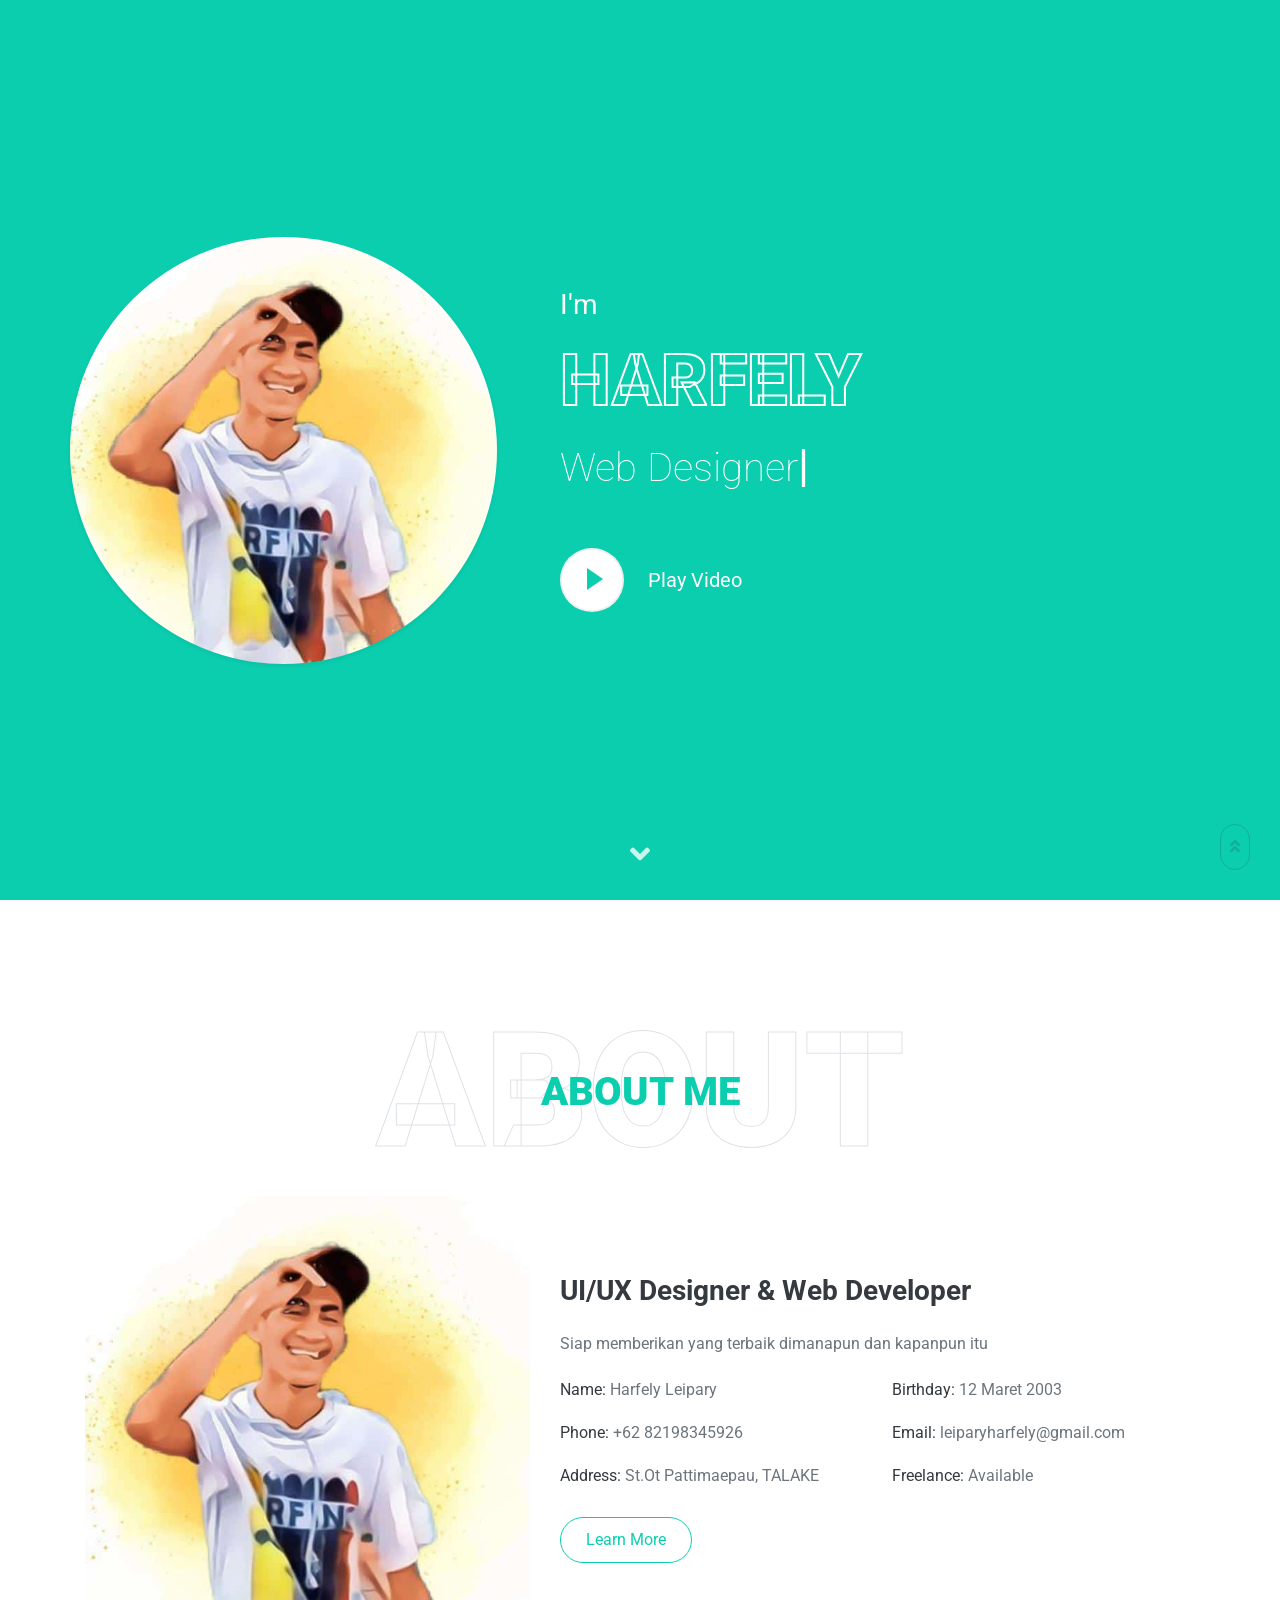
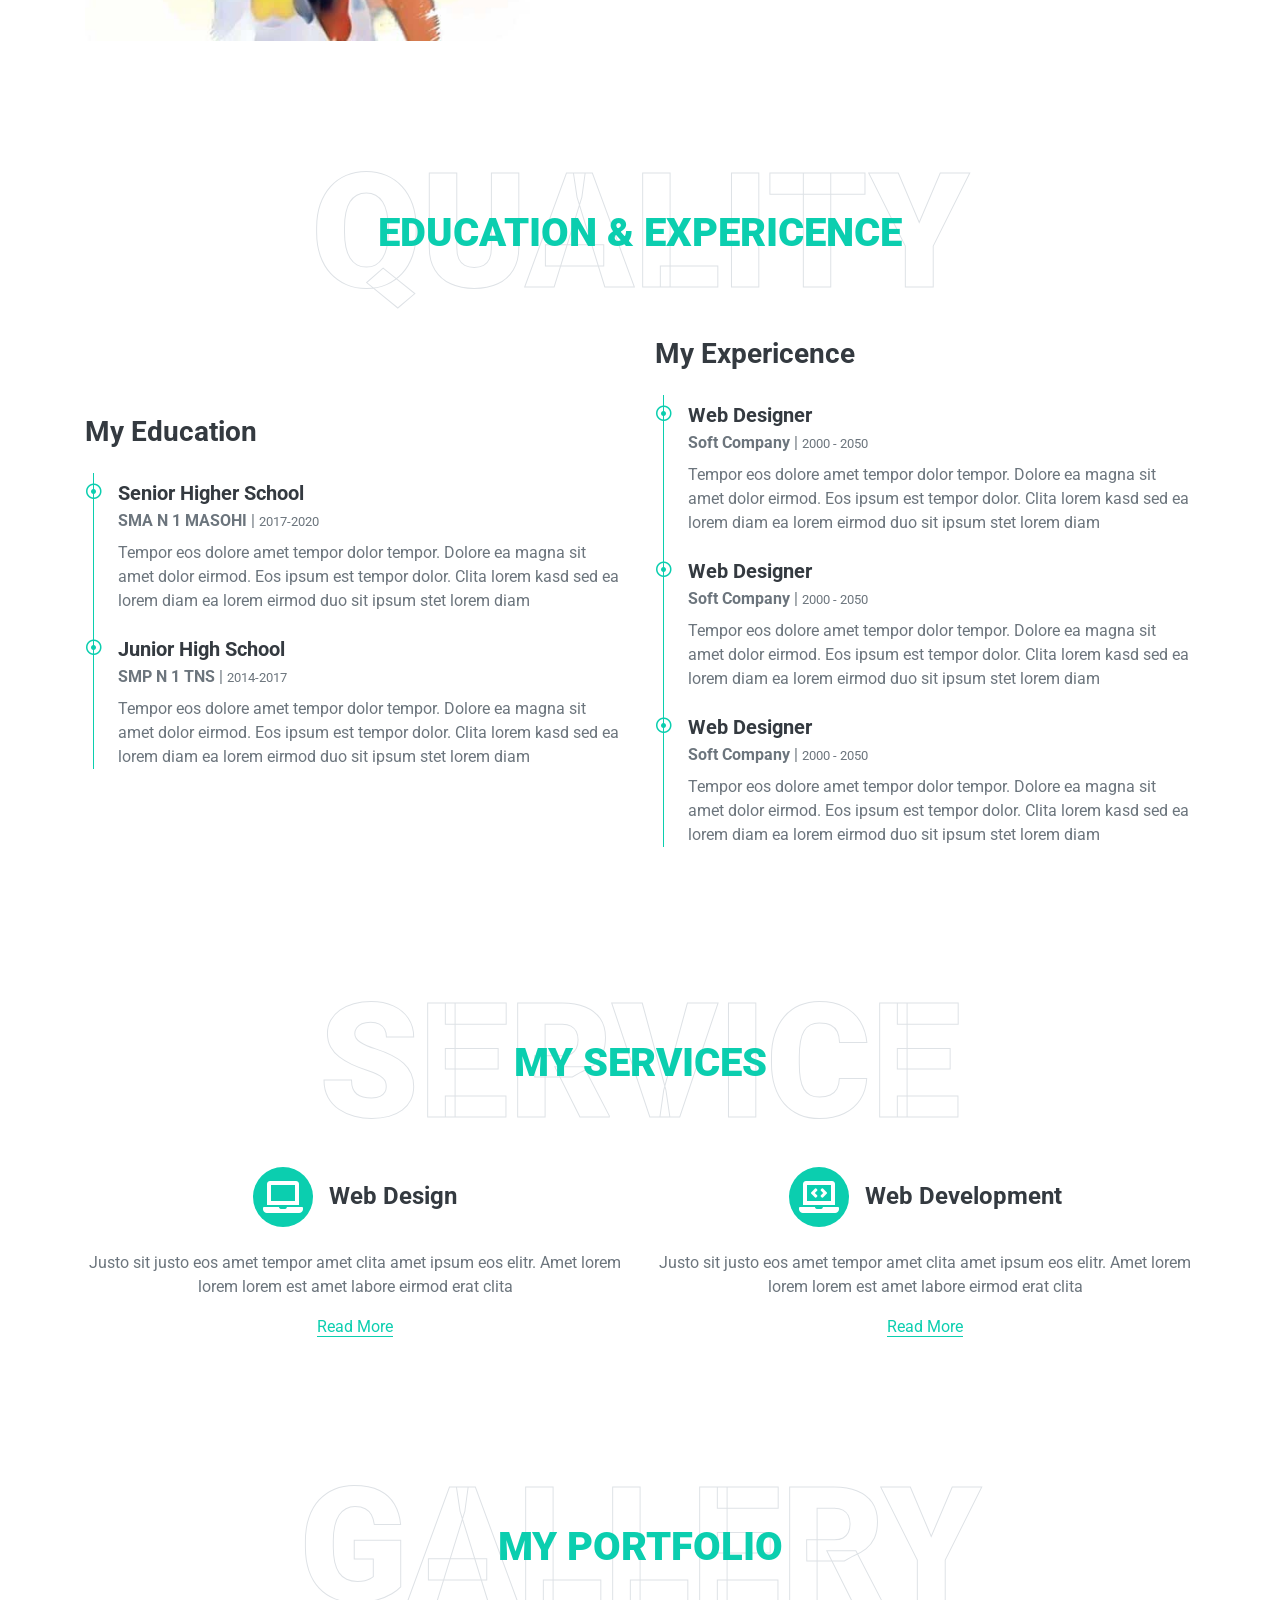
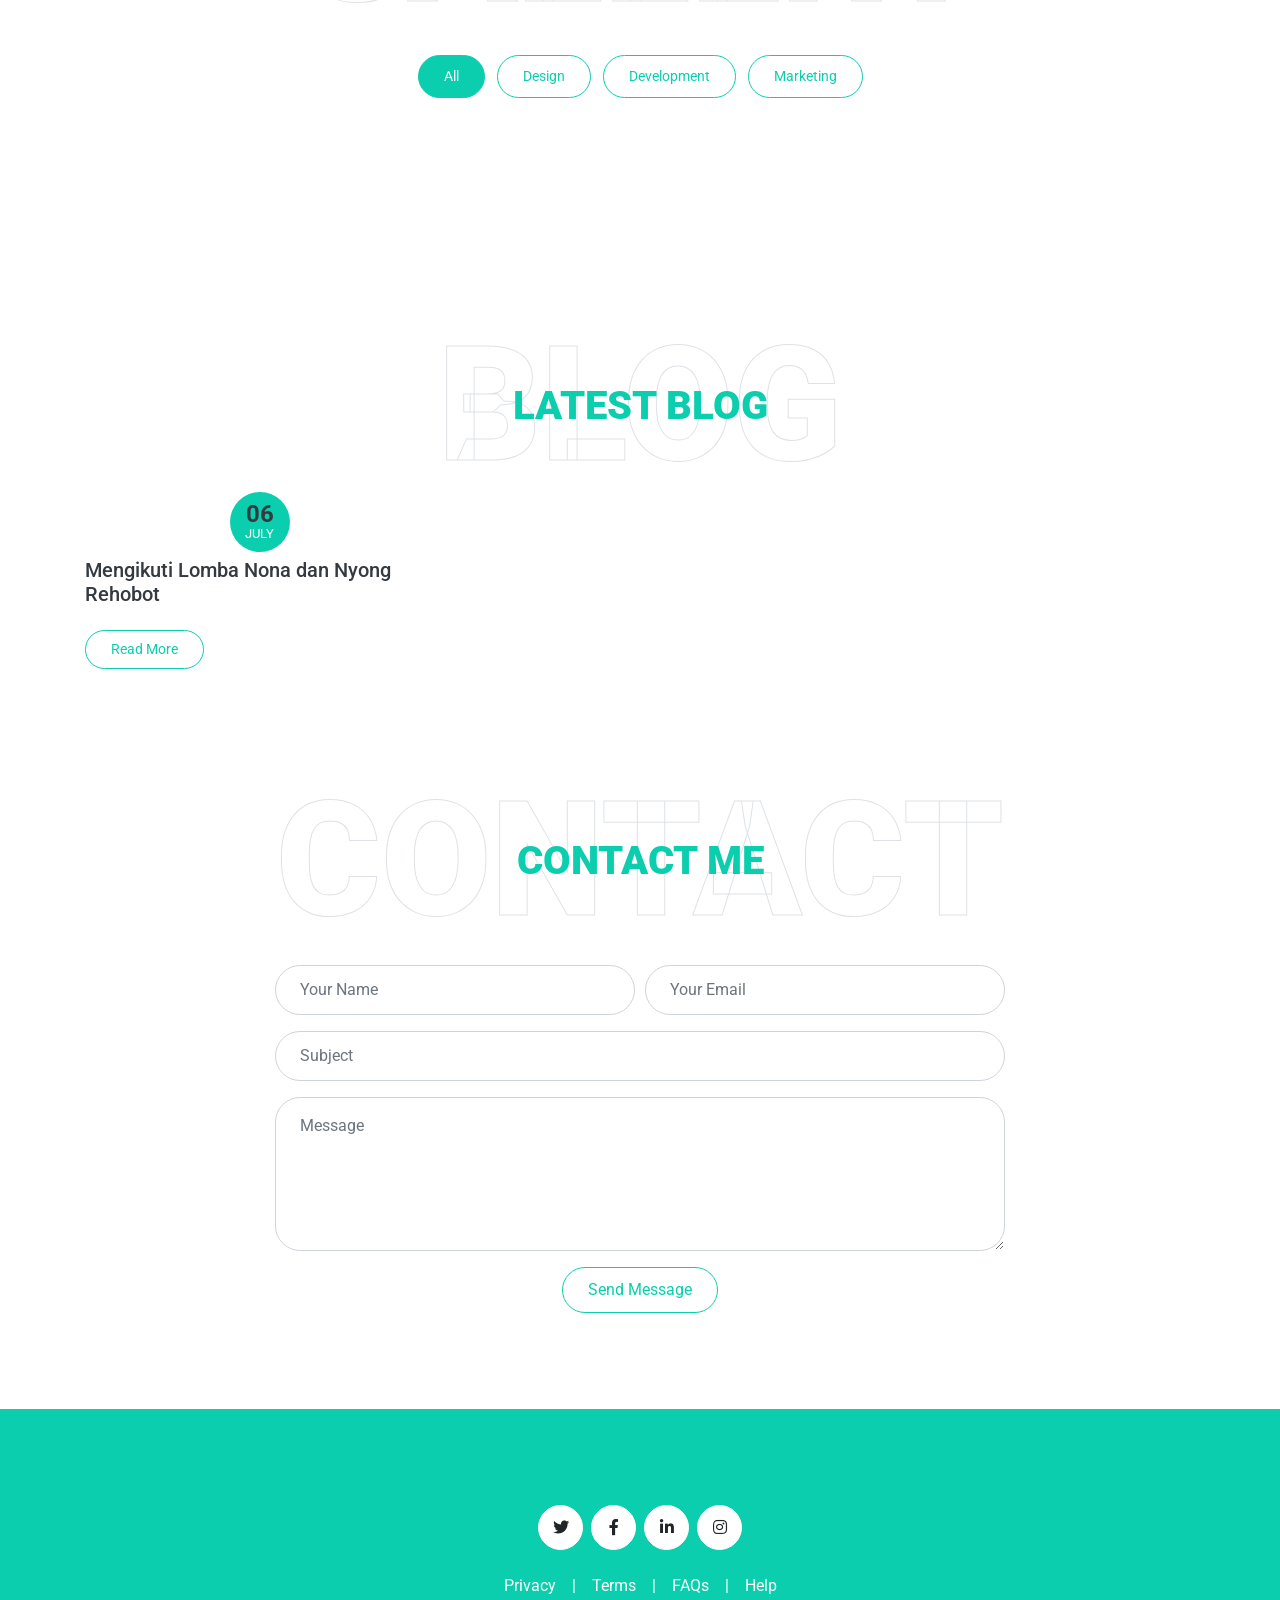
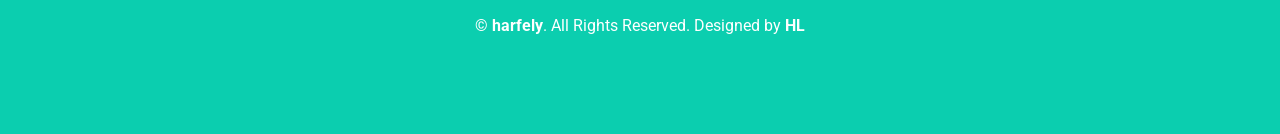
==== commit 56878919: "update file" ====
--- a/index.html
+++ b/index.html
@@ -343,35 +343,13 @@
             <div class="row">
                 <div class="col-lg-4 mb-5">
                     <div class="position-relative mb-4">
-                        <img class="img-fluid rounded w-100" src="img/blog-1.jpg" alt="">
+                        <img class="img-fluid rounded w-100" src="img/blog1.jpg" alt="">
                         <div class="blog-date">
-                            <h4 class="font-weight-bold mb-n1">01</h4>
-                            <small class="text-white text-uppercase">Jan</small>
-                        </div>
-                    </div>
-                    <h5 class="font-weight-medium mb-4">Rebum lorem no eos ut ipsum diam tempor sed rebum elitr ipsum</h5>
-                    <a class="btn btn-sm btn-outline-primary py-2" href="">Read More</a>
-                </div>
-                <div class="col-lg-4 mb-5">
-                    <div class="position-relative mb-4">
-                        <img class="img-fluid rounded w-100" src="img/blog-2.jpg" alt="">
-                        <div class="blog-date">
-                            <h4 class="font-weight-bold mb-n1">01</h4>
-                            <small class="text-white text-uppercase">Jan</small>
-                        </div>
-                    </div>
-                    <h5 class="font-weight-medium mb-4">Rebum lorem no eos ut ipsum diam tempor sed rebum elitr ipsum</h5>
-                    <a class="btn btn-sm btn-outline-primary py-2" href="">Read More</a>
-                </div>
-                <div class="col-lg-4 mb-5">
-                    <div class="position-relative mb-4">
-                        <img class="img-fluid rounded w-100" src="img/blog-3.jpg" alt="">
-                        <div class="blog-date">
-                            <h4 class="font-weight-bold mb-n1">01</h4>
-                            <small class="text-white text-uppercase">Jan</small>
-                        </div>
-                    </div>
-                    <h5 class="font-weight-medium mb-4">Rebum lorem no eos ut ipsum diam tempor sed rebum elitr ipsum</h5>
+                            <h4 class="font-weight-bold mb-n1">06</h4>
+                            <small class="text-white text-uppercase">July</small>
+                        </div>
+                    </div>
+                    <h5 class="font-weight-medium mb-4">Mengikuti Lomba Nona dan Nyong Rehobot</h5>
                     <a class="btn btn-sm btn-outline-primary py-2" href="">Read More</a>
                 </div>
             </div>
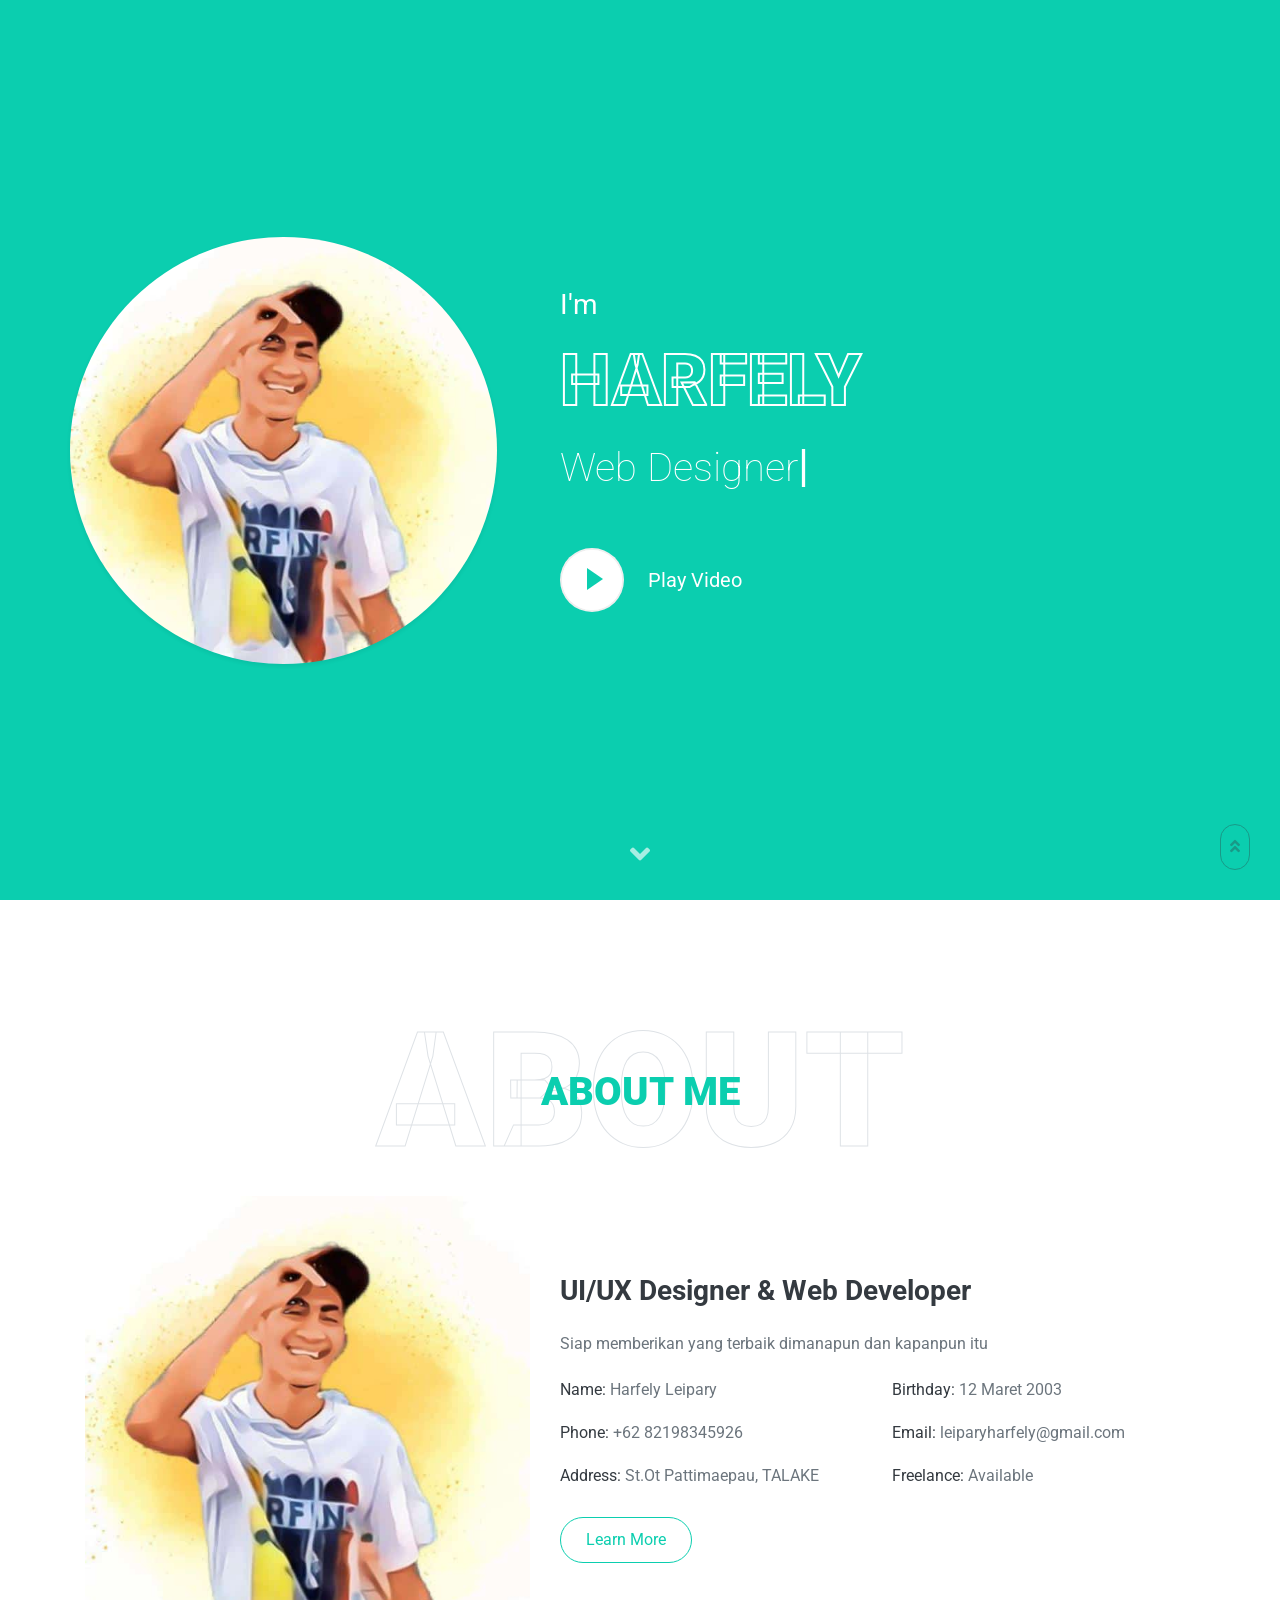
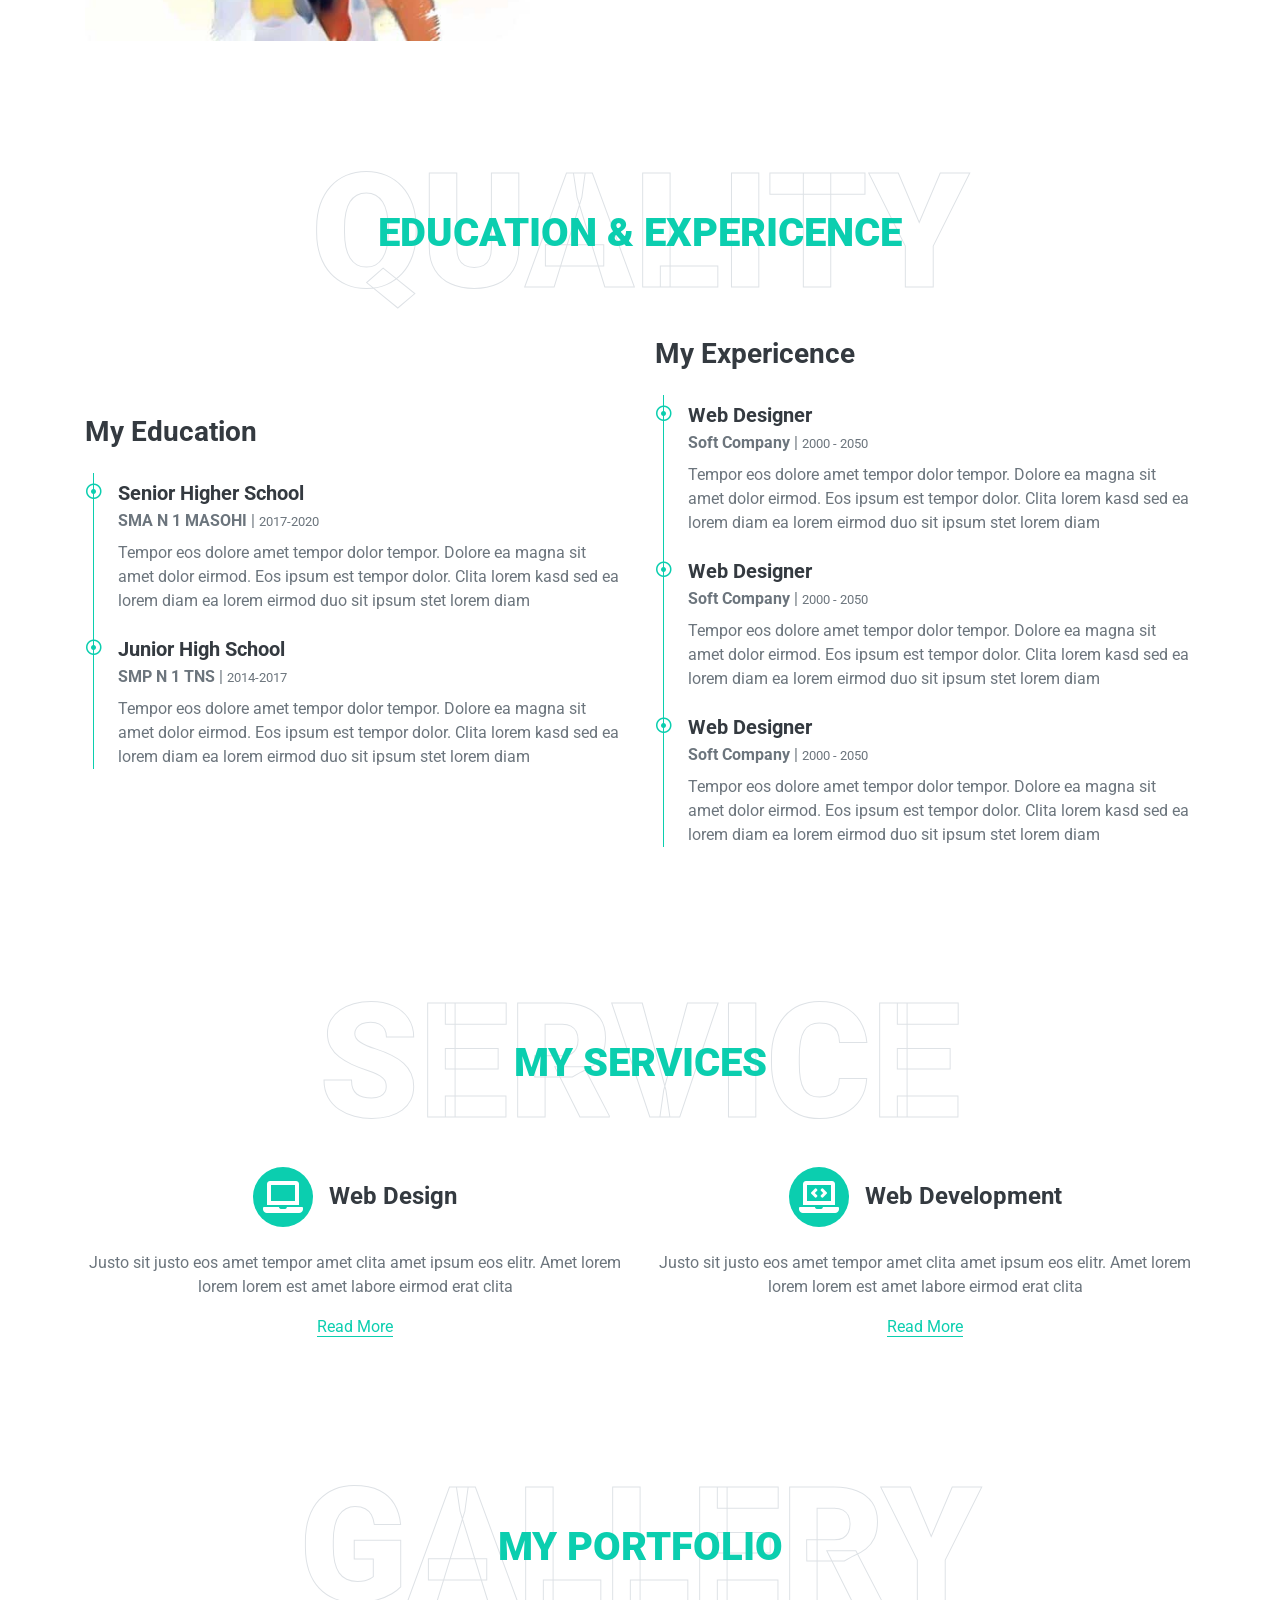
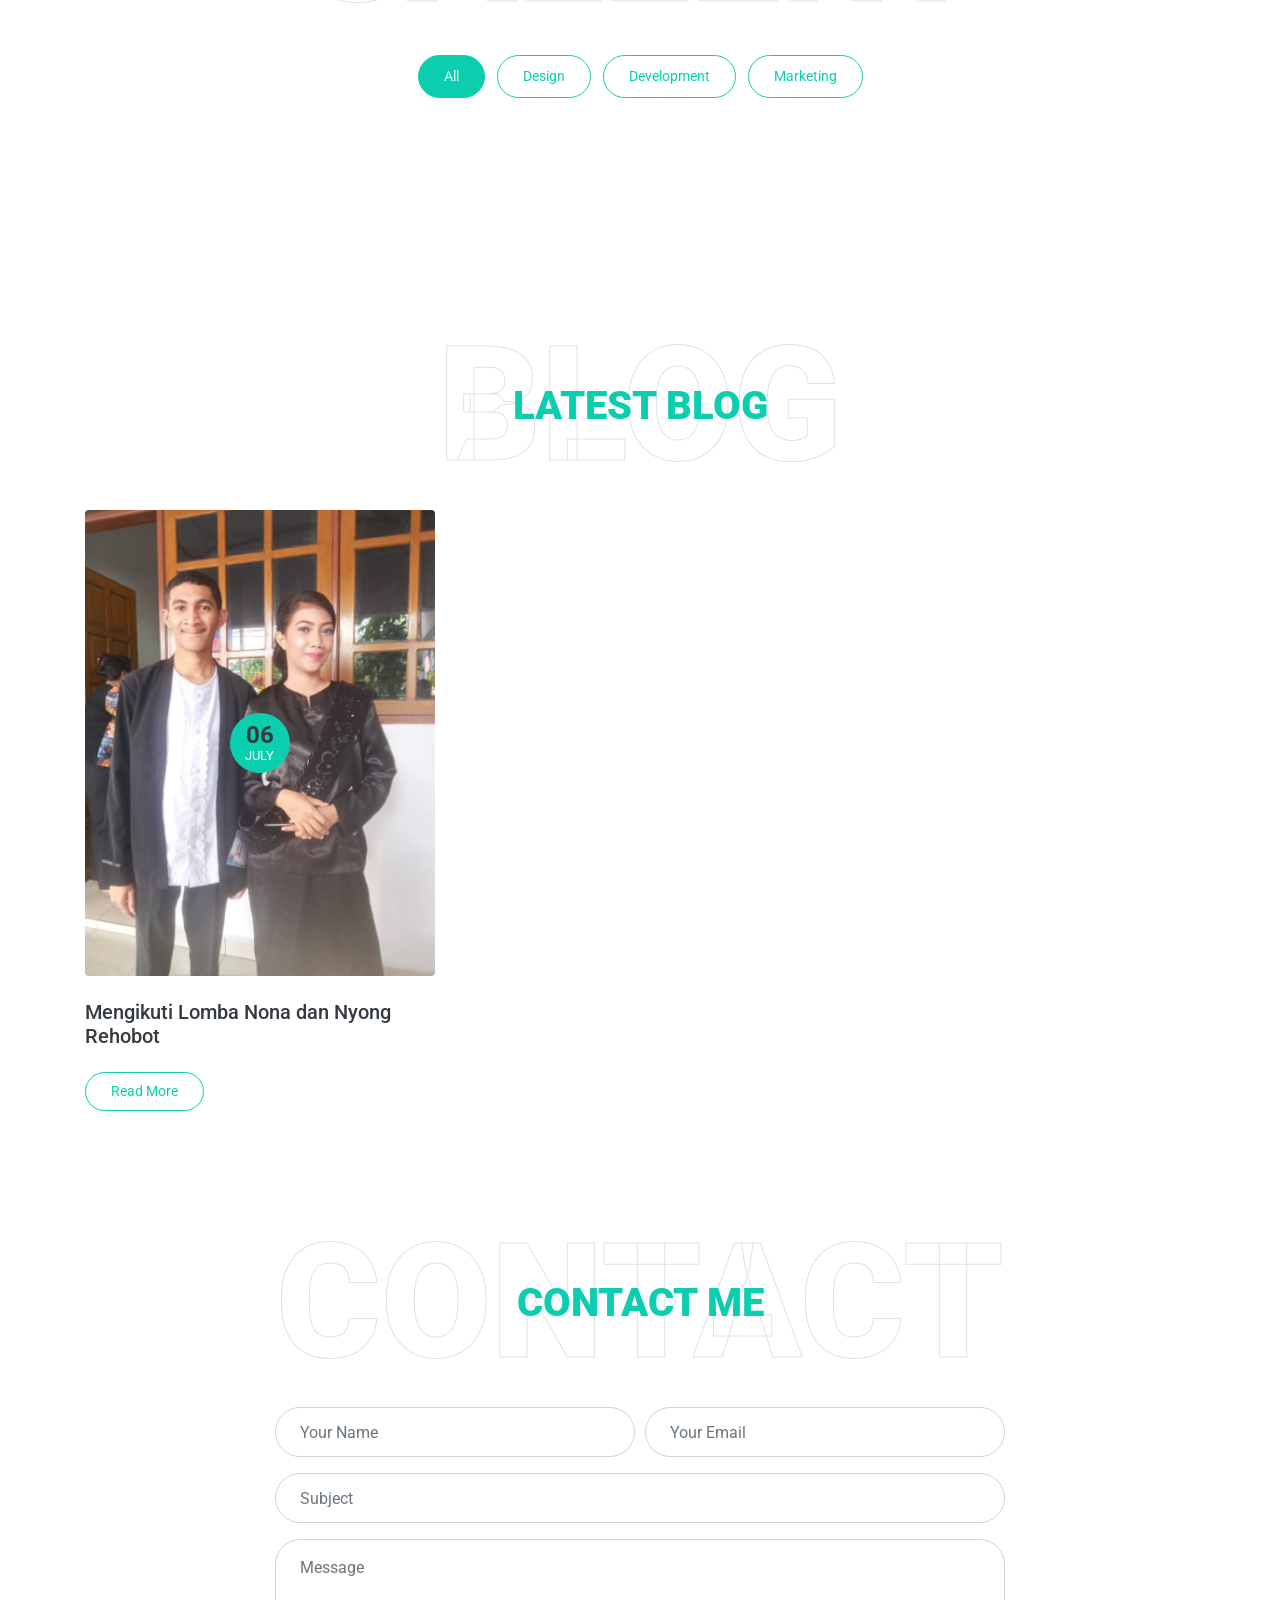
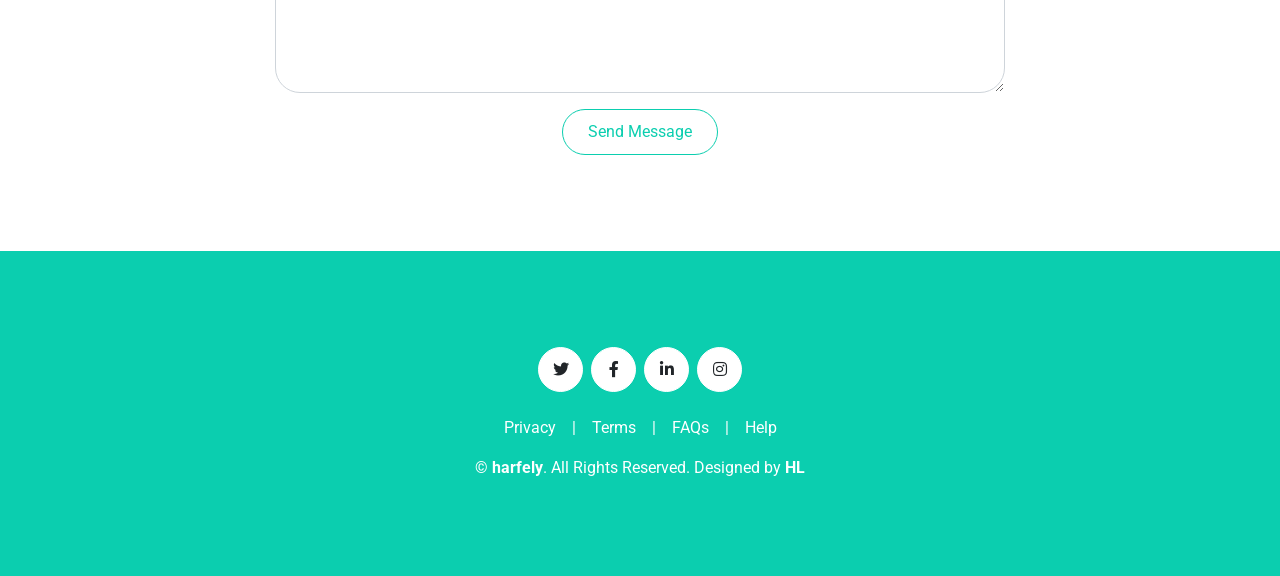
==== commit d24d68ab: "update files" ====
--- a/index.html
+++ b/index.html
@@ -58,7 +58,7 @@
                 <div class="modal-body">
                     <button type="button" class="close" data-dismiss="modal" aria-label="Close">
                         <span aria-hidden="true">&times;</span>
-                    </button>        
+                    </button>
                     <!-- 16:9 aspect ratio -->
                     <div class="embed-responsive embed-responsive-16by9">
                         <iframe class="embed-responsive-item" src="" id="video"  allowscriptaccess="always" allow="autoplay"></iframe>
@@ -343,7 +343,7 @@
             <div class="row">
                 <div class="col-lg-4 mb-5">
                     <div class="position-relative mb-4">
-                        <img class="img-fluid rounded w-100" src="img/blog1.jpg" alt="">
+                        <img class="img-fluid rounded w-100" src="img/blog1.jpeg" alt="">
                         <div class="blog-date">
                             <h4 class="font-weight-bold mb-n1">06</h4>
                             <small class="text-white text-uppercase">July</small>
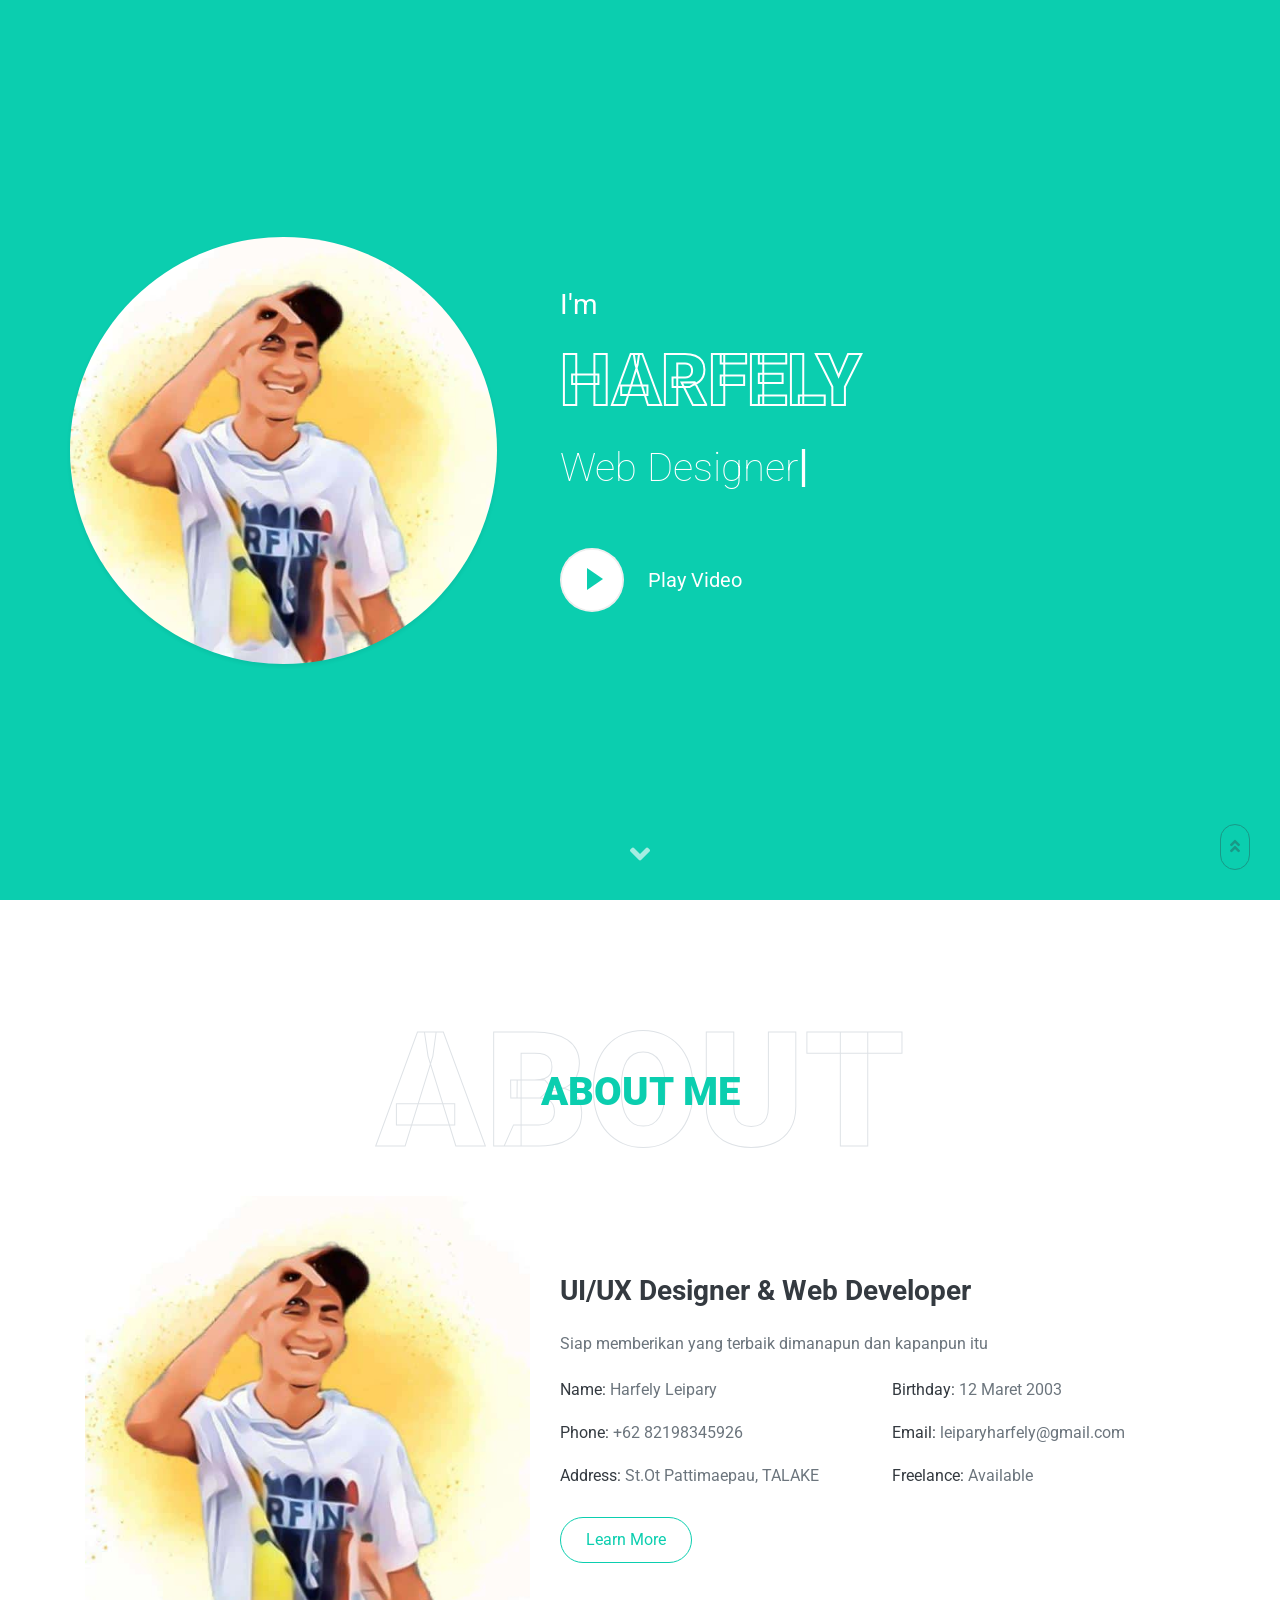
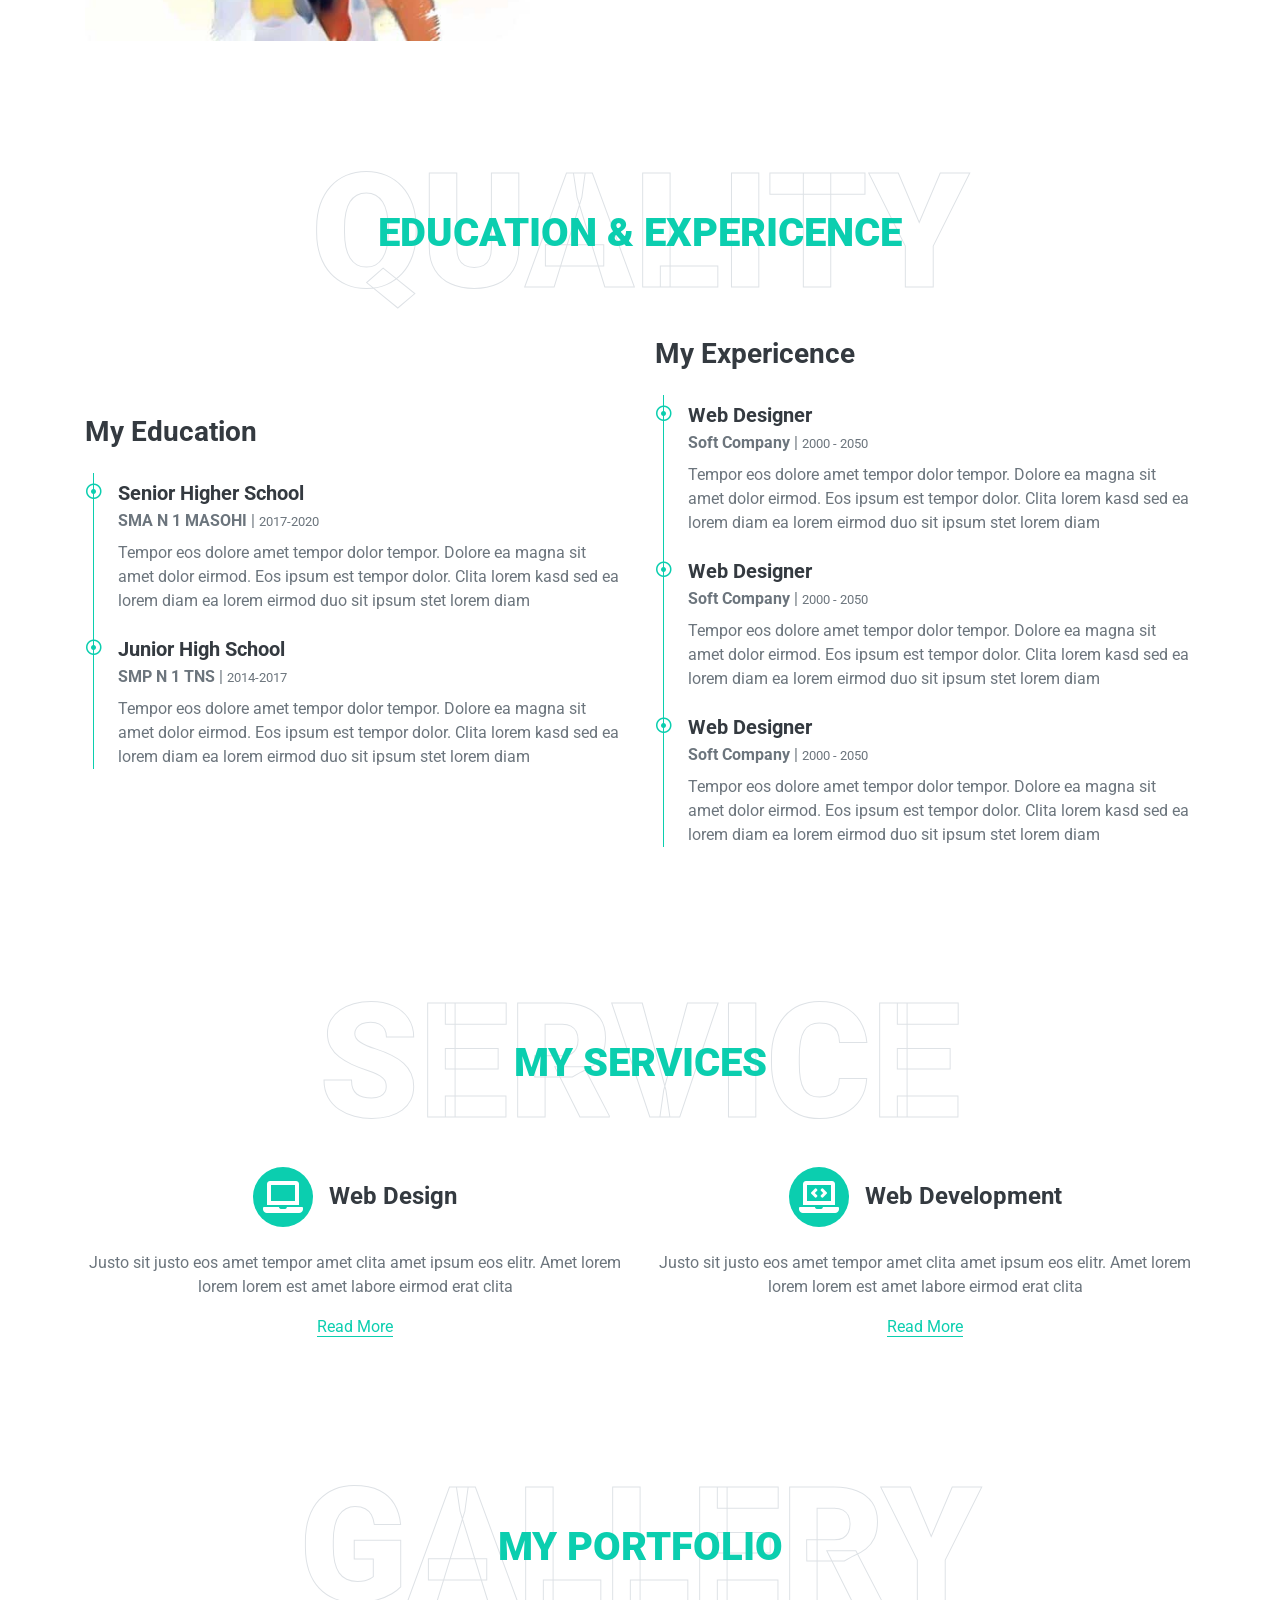
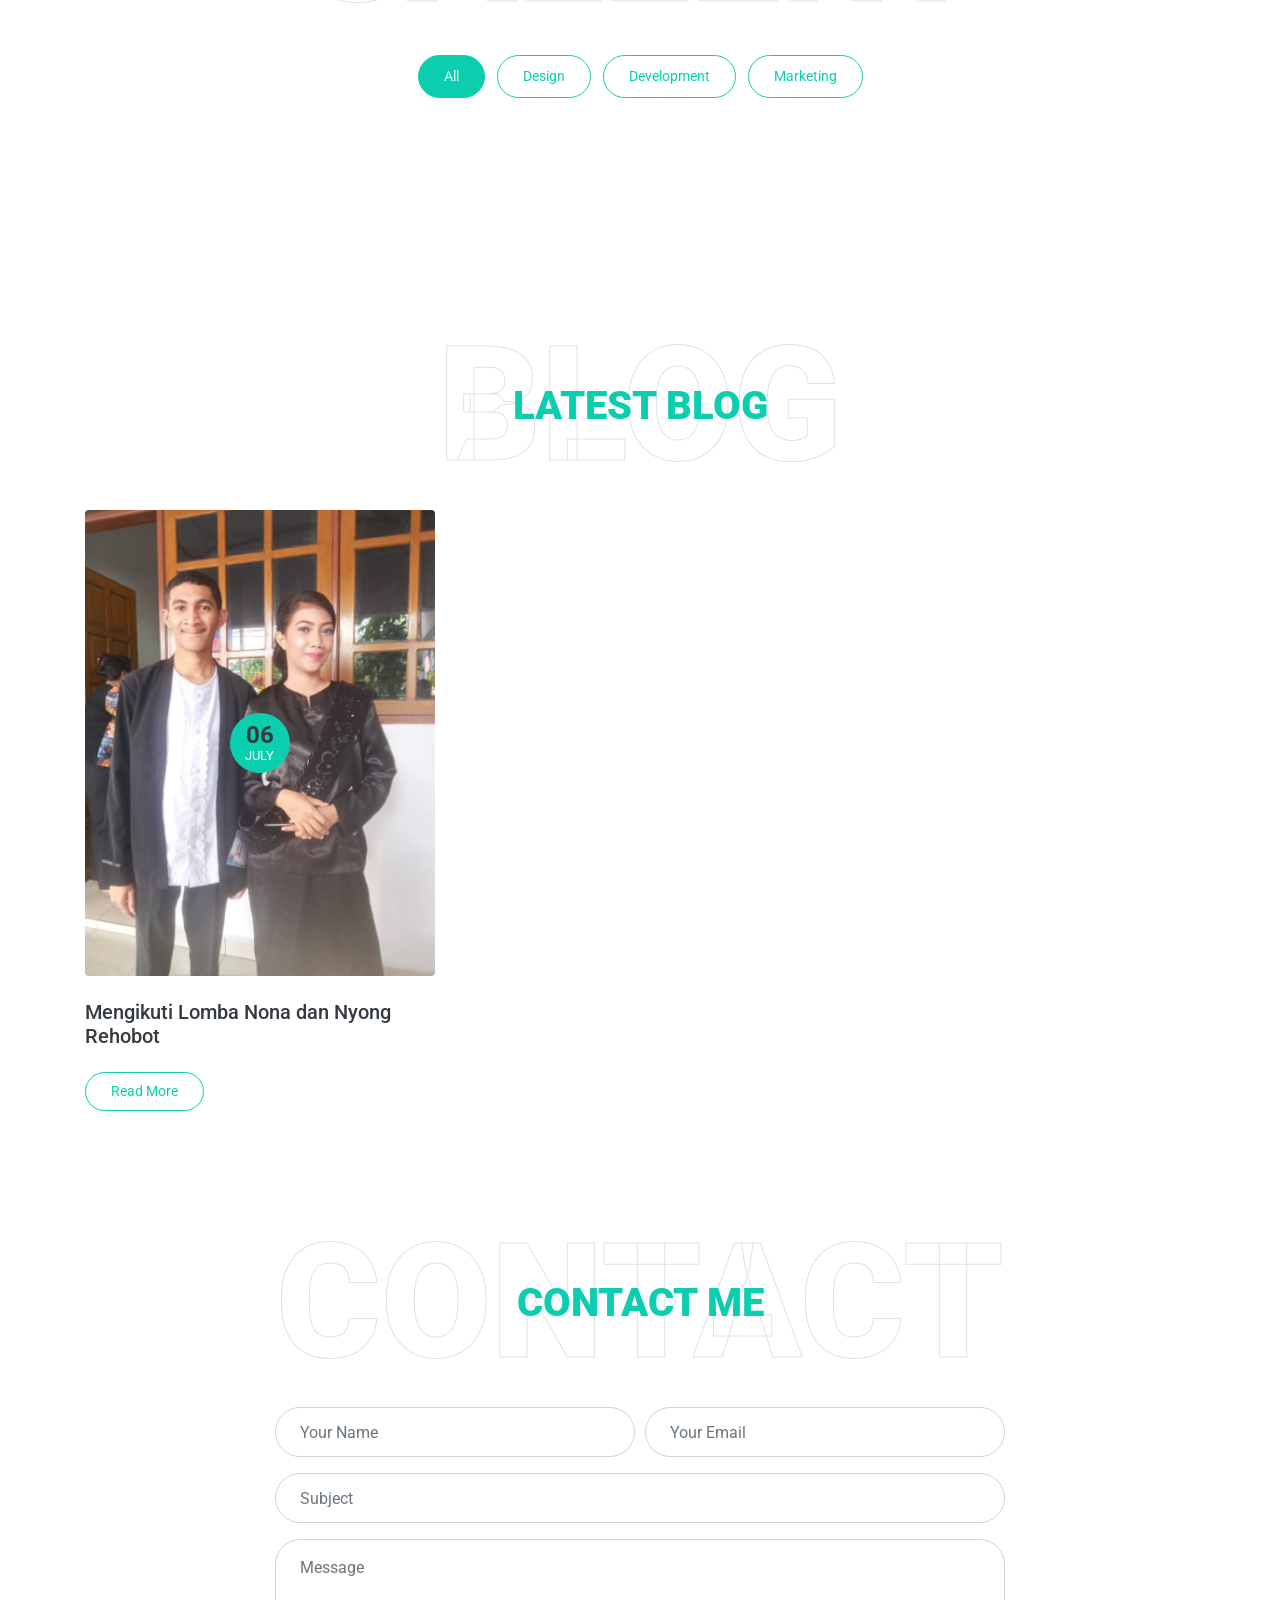
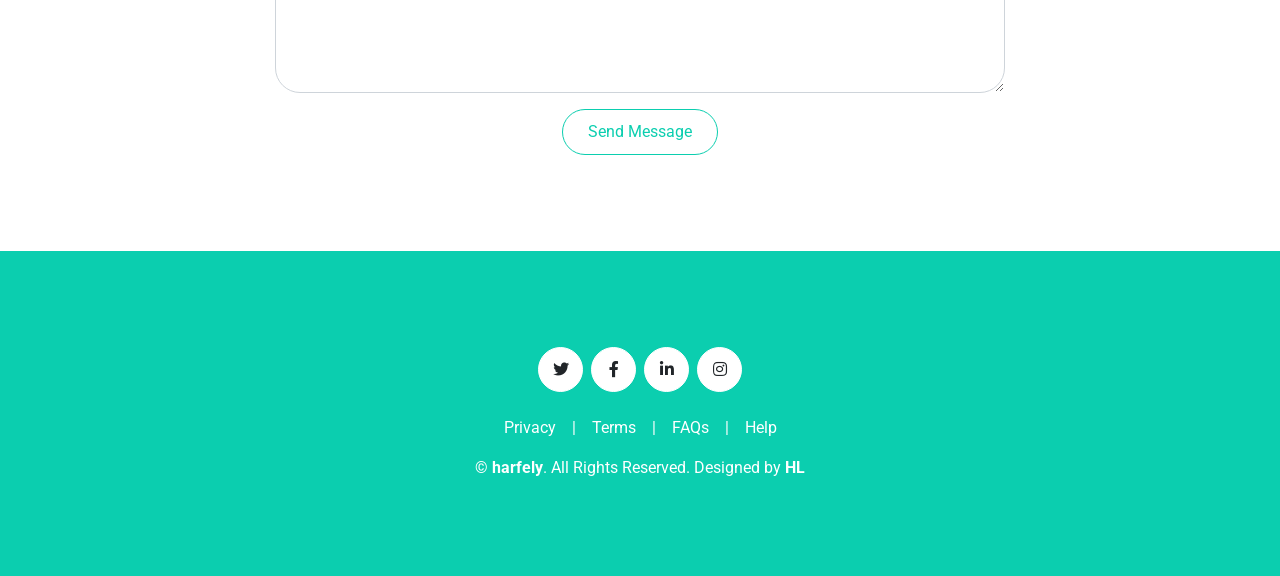
==== commit e01212b2: "update" ====
--- a/index.html
+++ b/index.html
@@ -350,7 +350,7 @@
                         </div>
                     </div>
                     <h5 class="font-weight-medium mb-4">Mengikuti Lomba Nona dan Nyong Rehobot</h5>
-                    <a class="btn btn-sm btn-outline-primary py-2" href="">Read More</a>
+                    <a class="btn btn-sm btn-outline-primary py-2" href="NyongdanNonaRehobot.html" target="_blank">Read More</a>
                 </div>
             </div>
         </div>
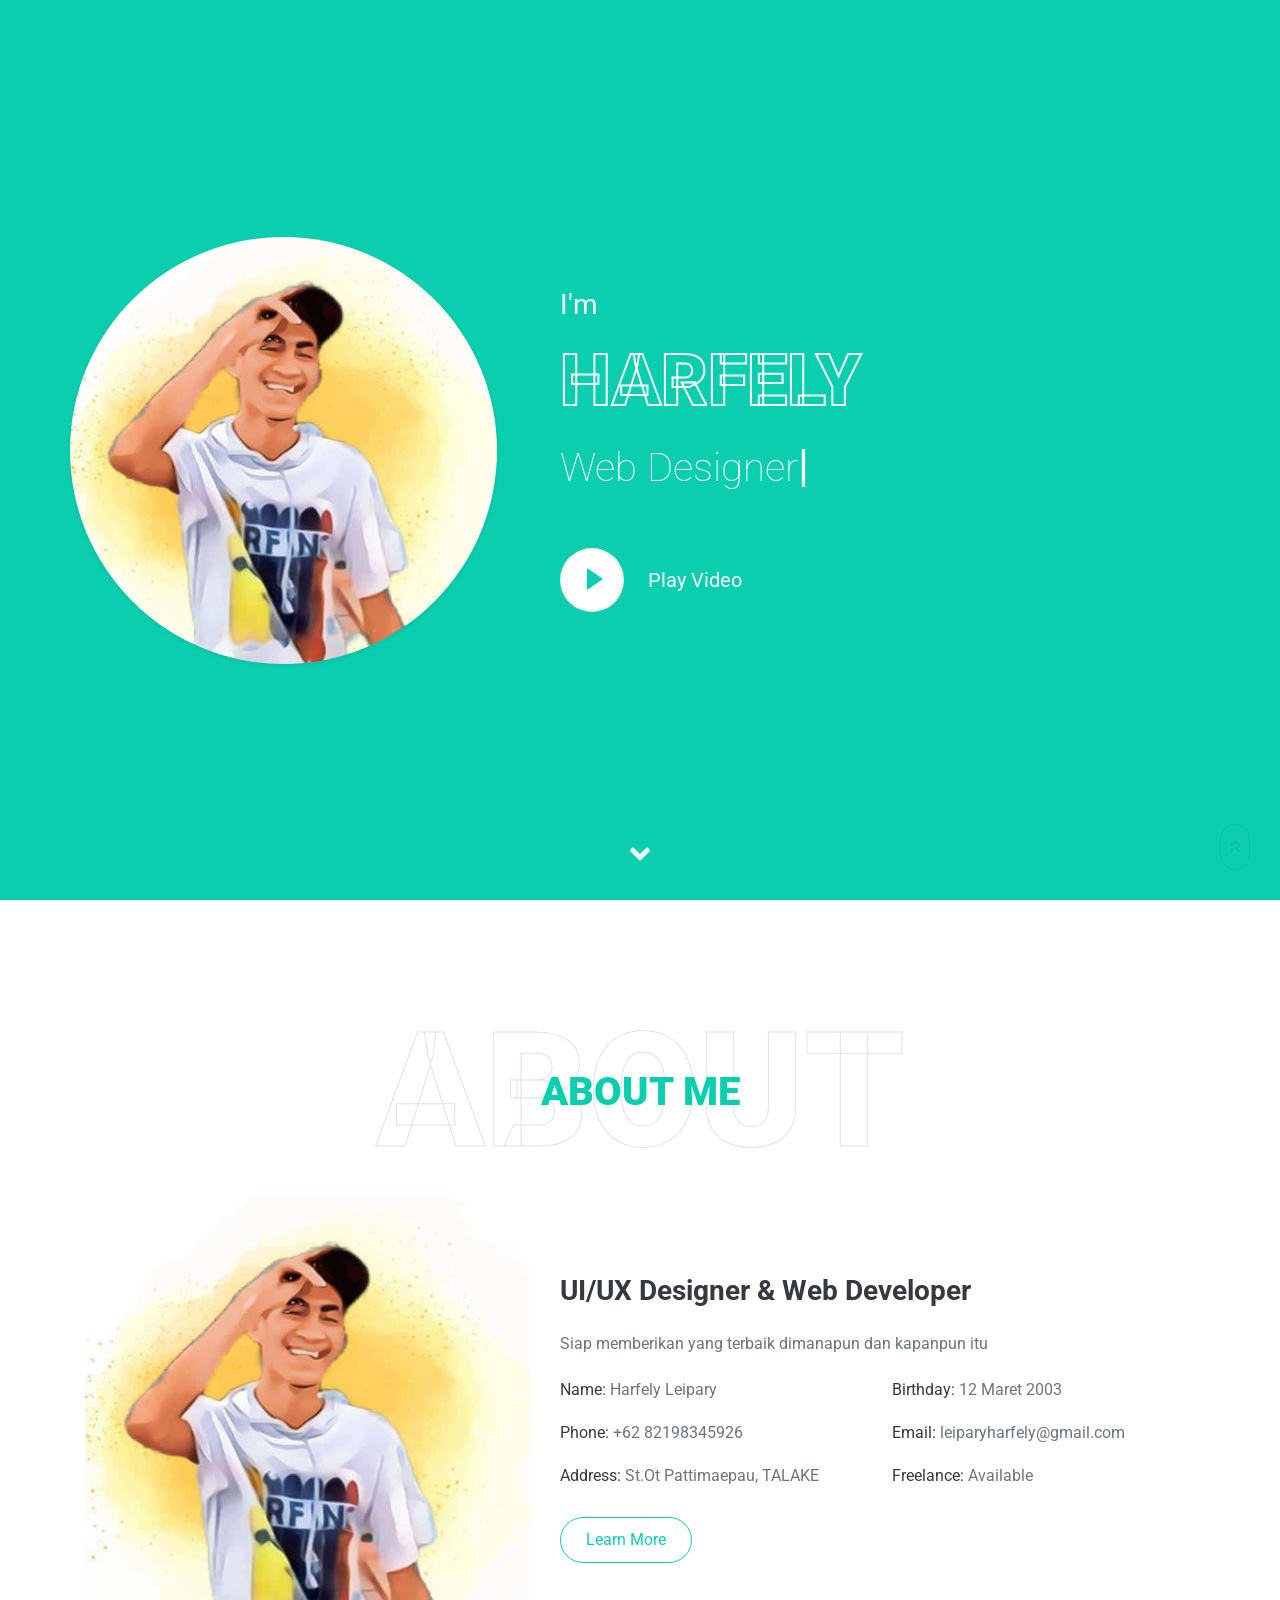
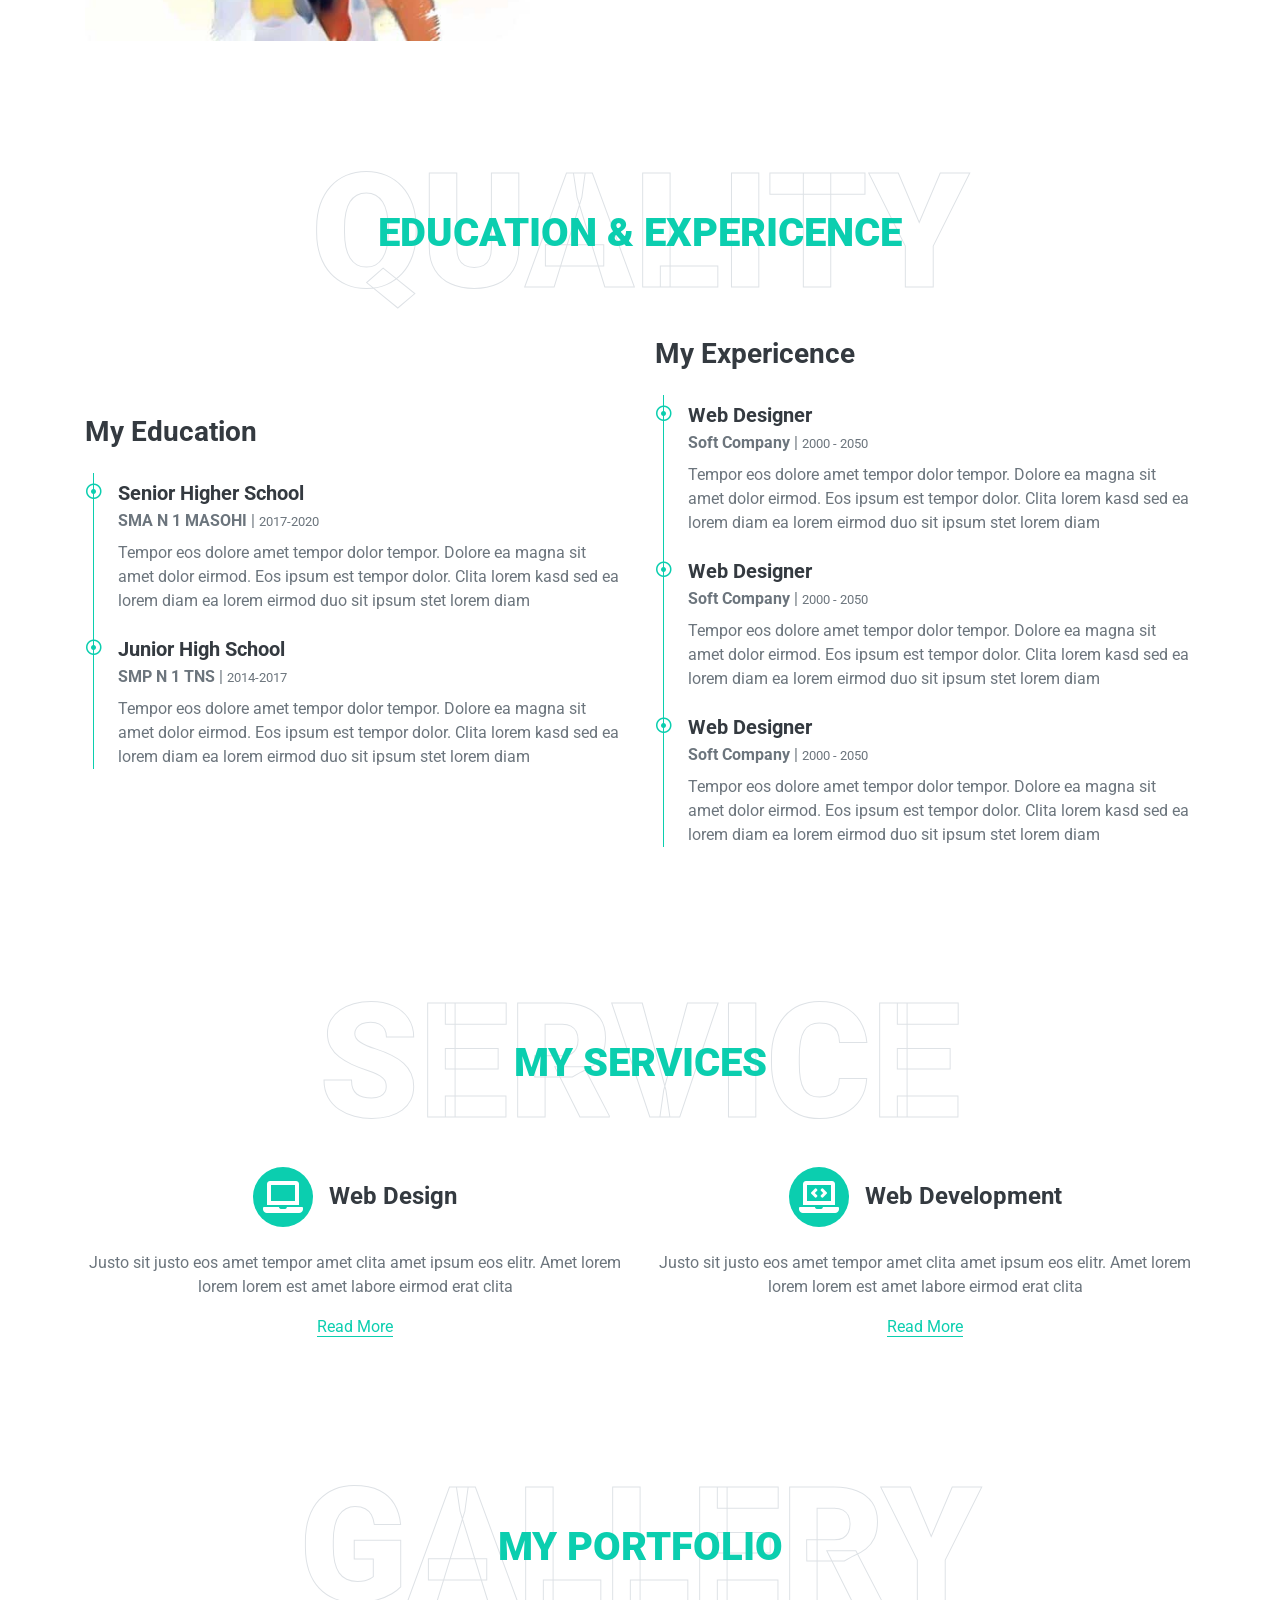
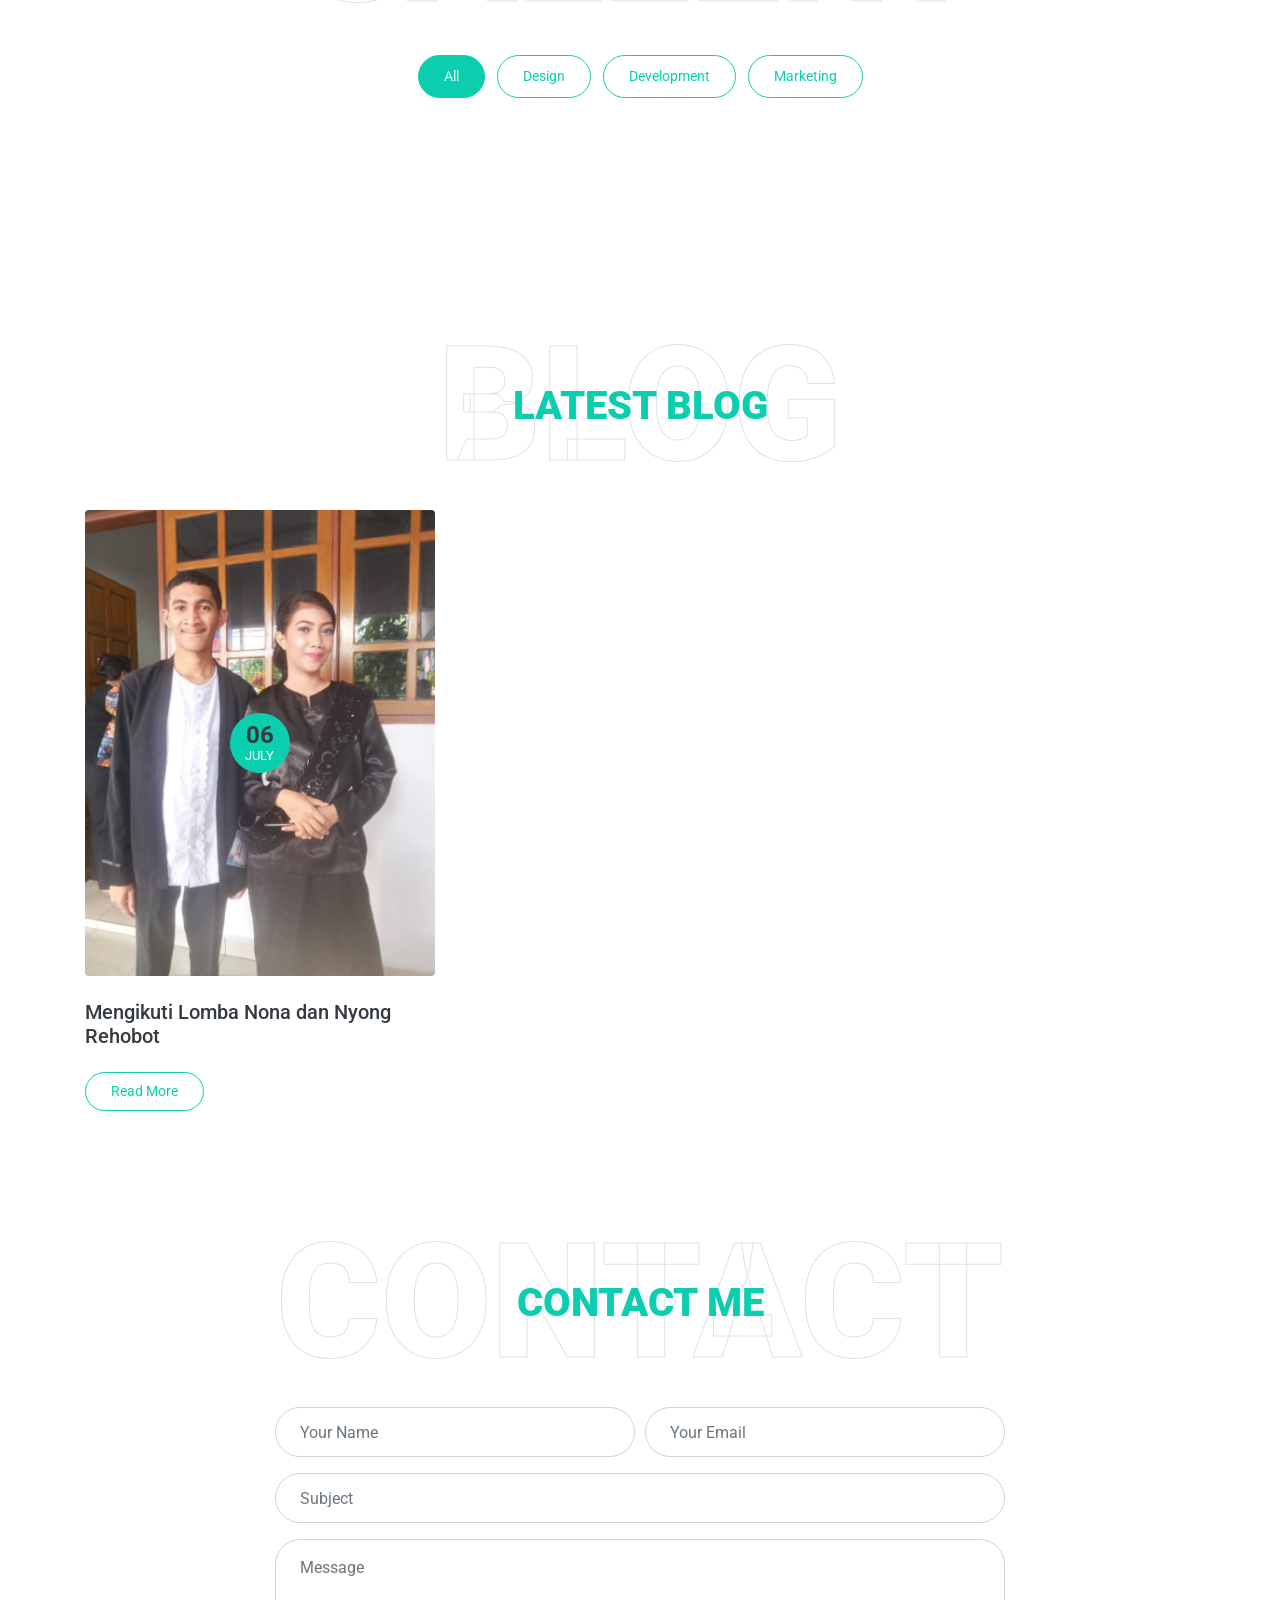
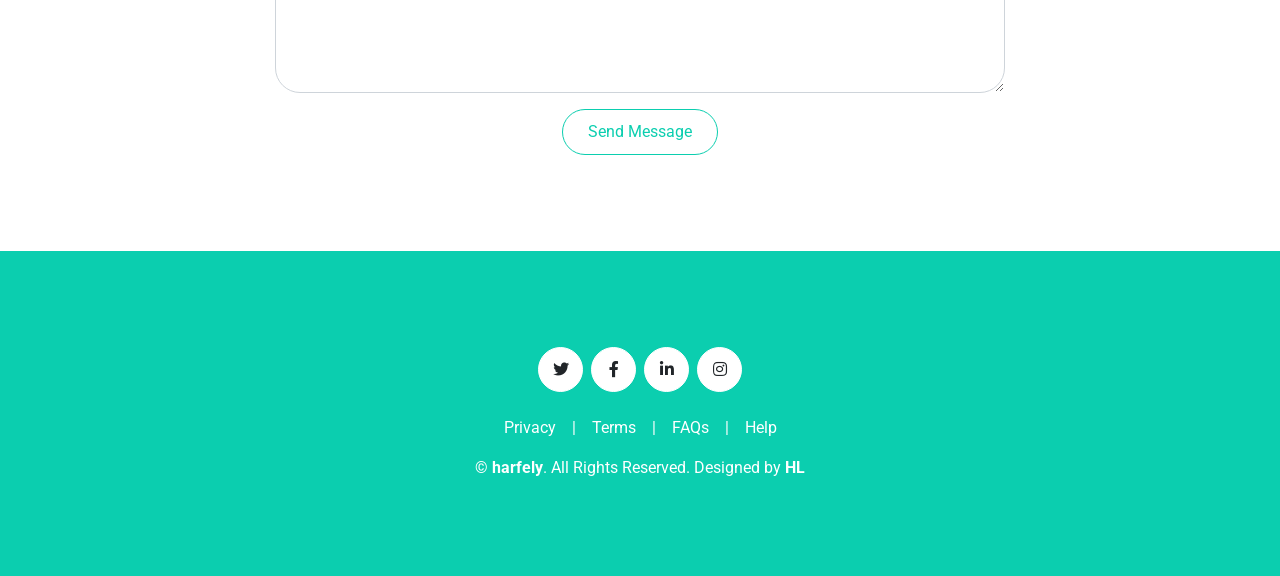
==== commit f2874a6b: "update files" ====
--- a/index.html
+++ b/index.html
@@ -350,7 +350,7 @@
                         </div>
                     </div>
                     <h5 class="font-weight-medium mb-4">Mengikuti Lomba Nona dan Nyong Rehobot</h5>
-                    <a class="btn btn-sm btn-outline-primary py-2" href="NyongdanNonaRehobot.html" target="_blank">Read More</a>
+                    <a class="btn btn-sm btn-outline-primary py-2" href="Blog/1/NyongdanNonaRehobot.html">Read More</a>
                 </div>
             </div>
         </div>
